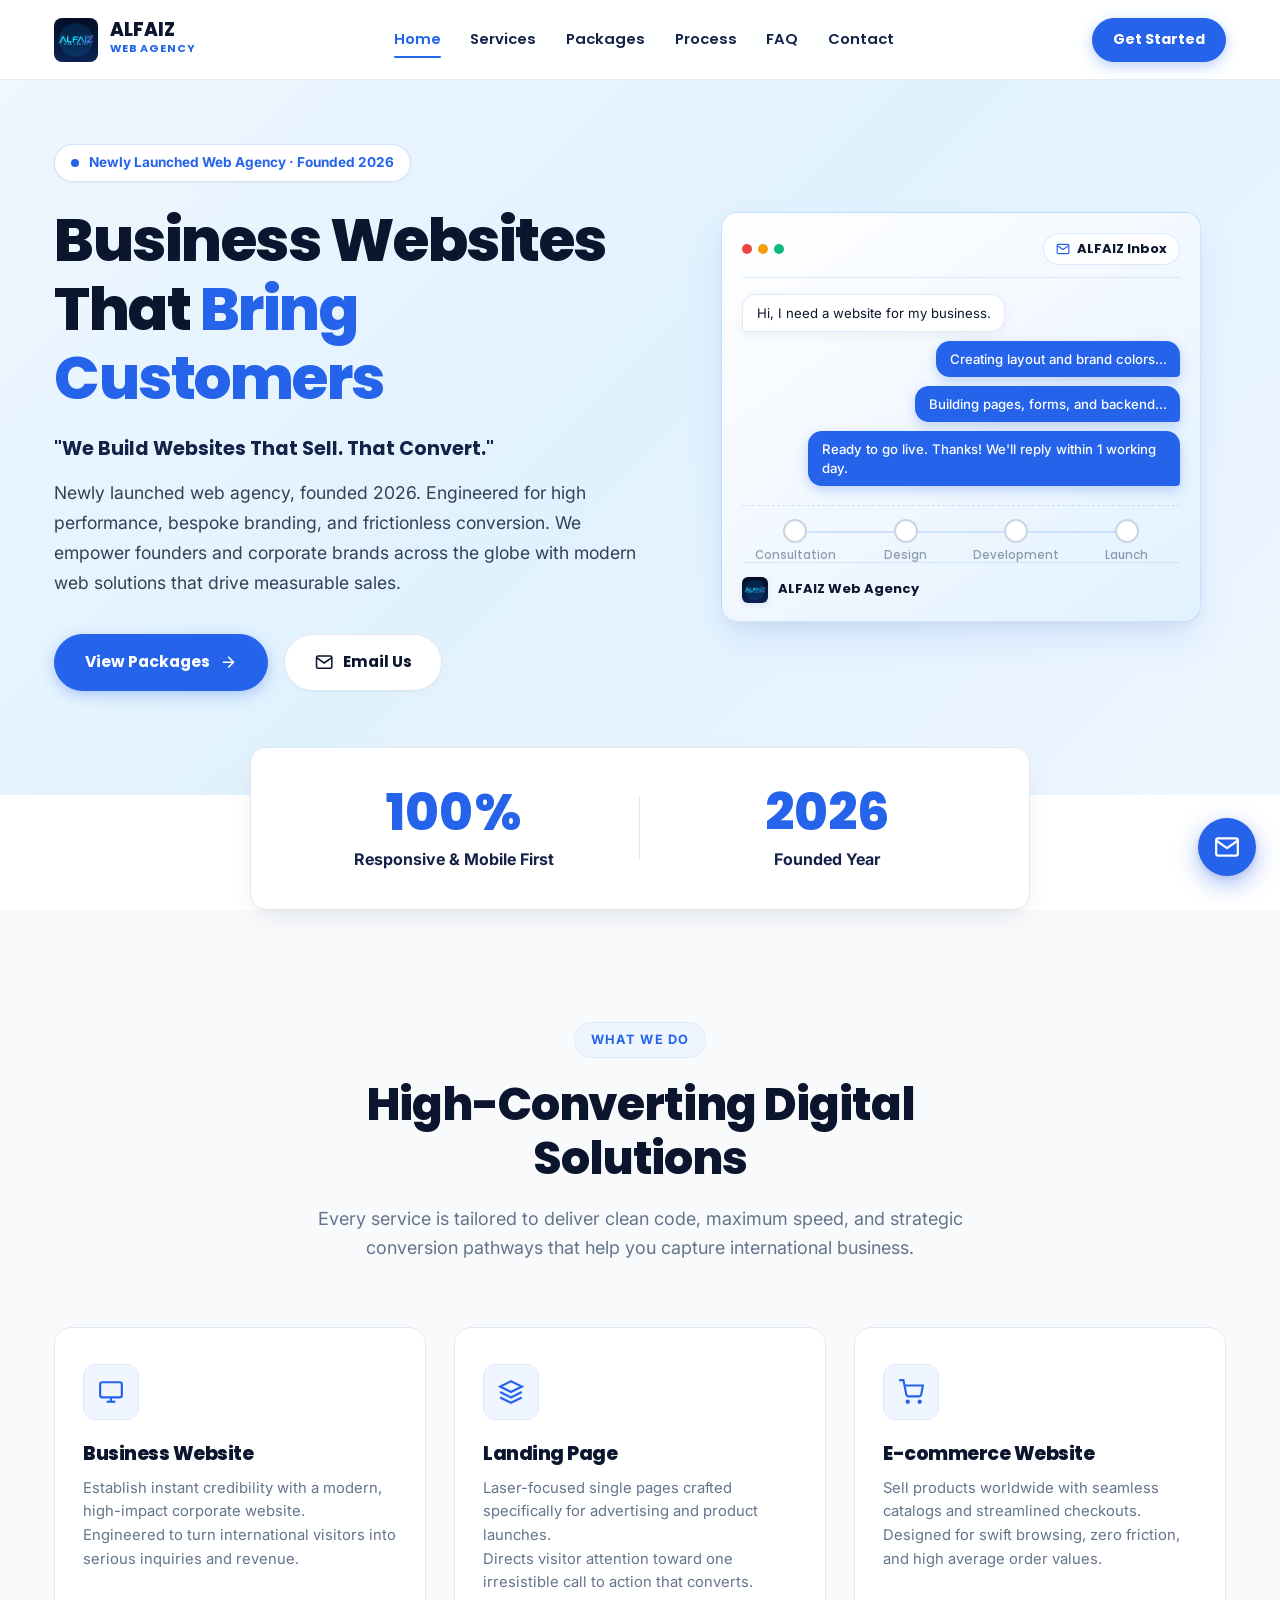
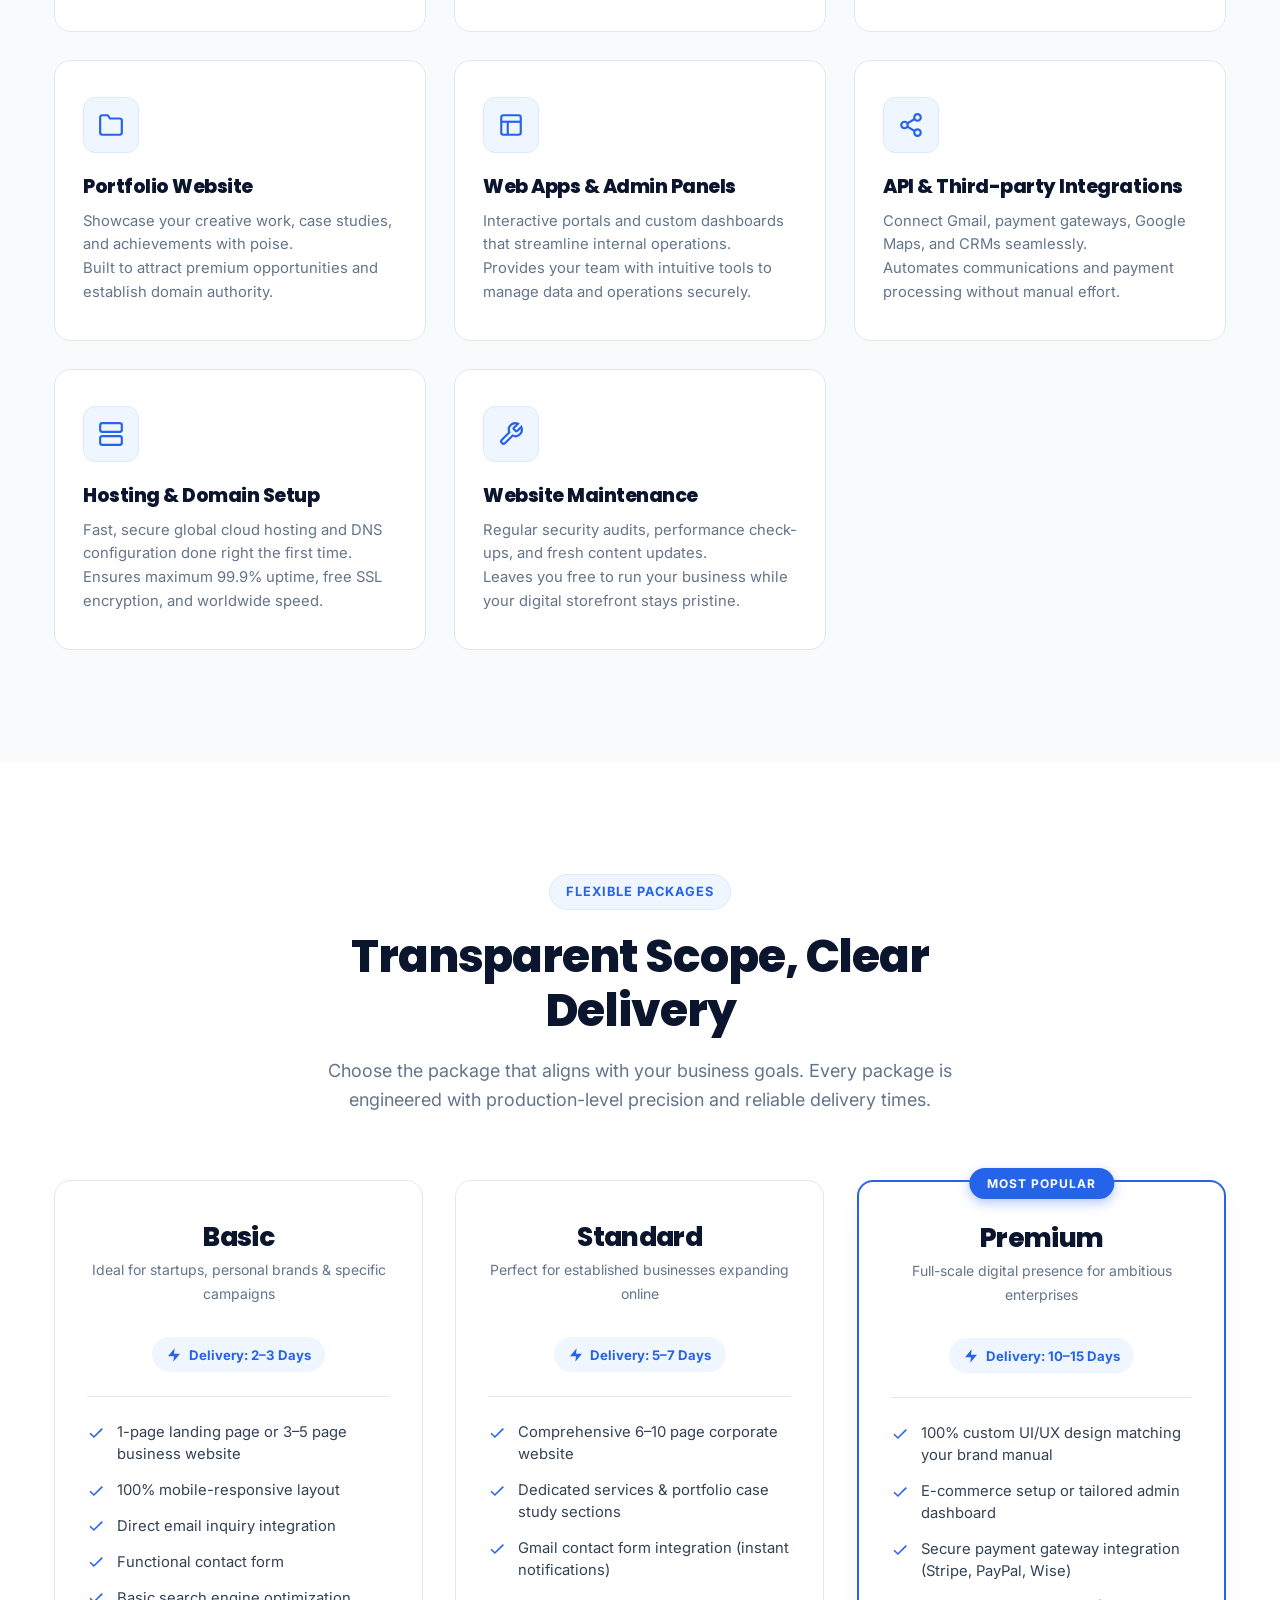
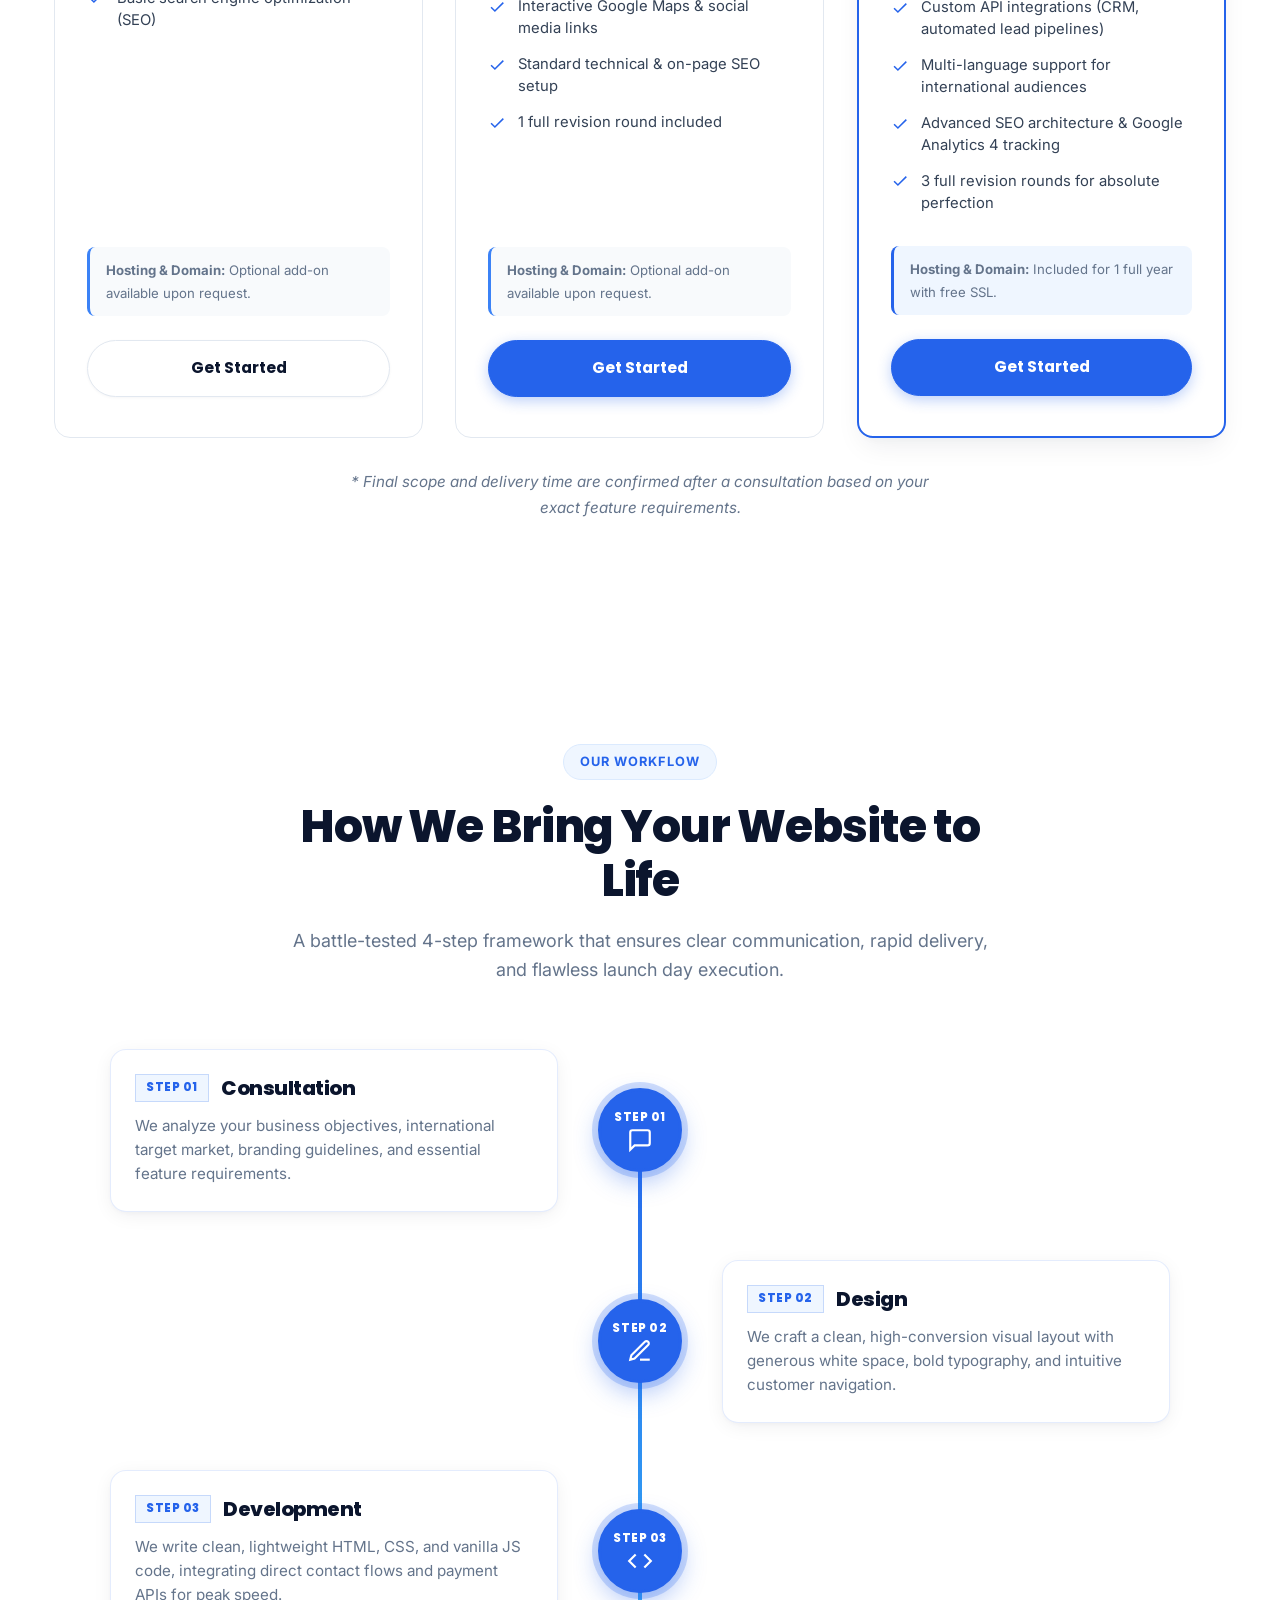
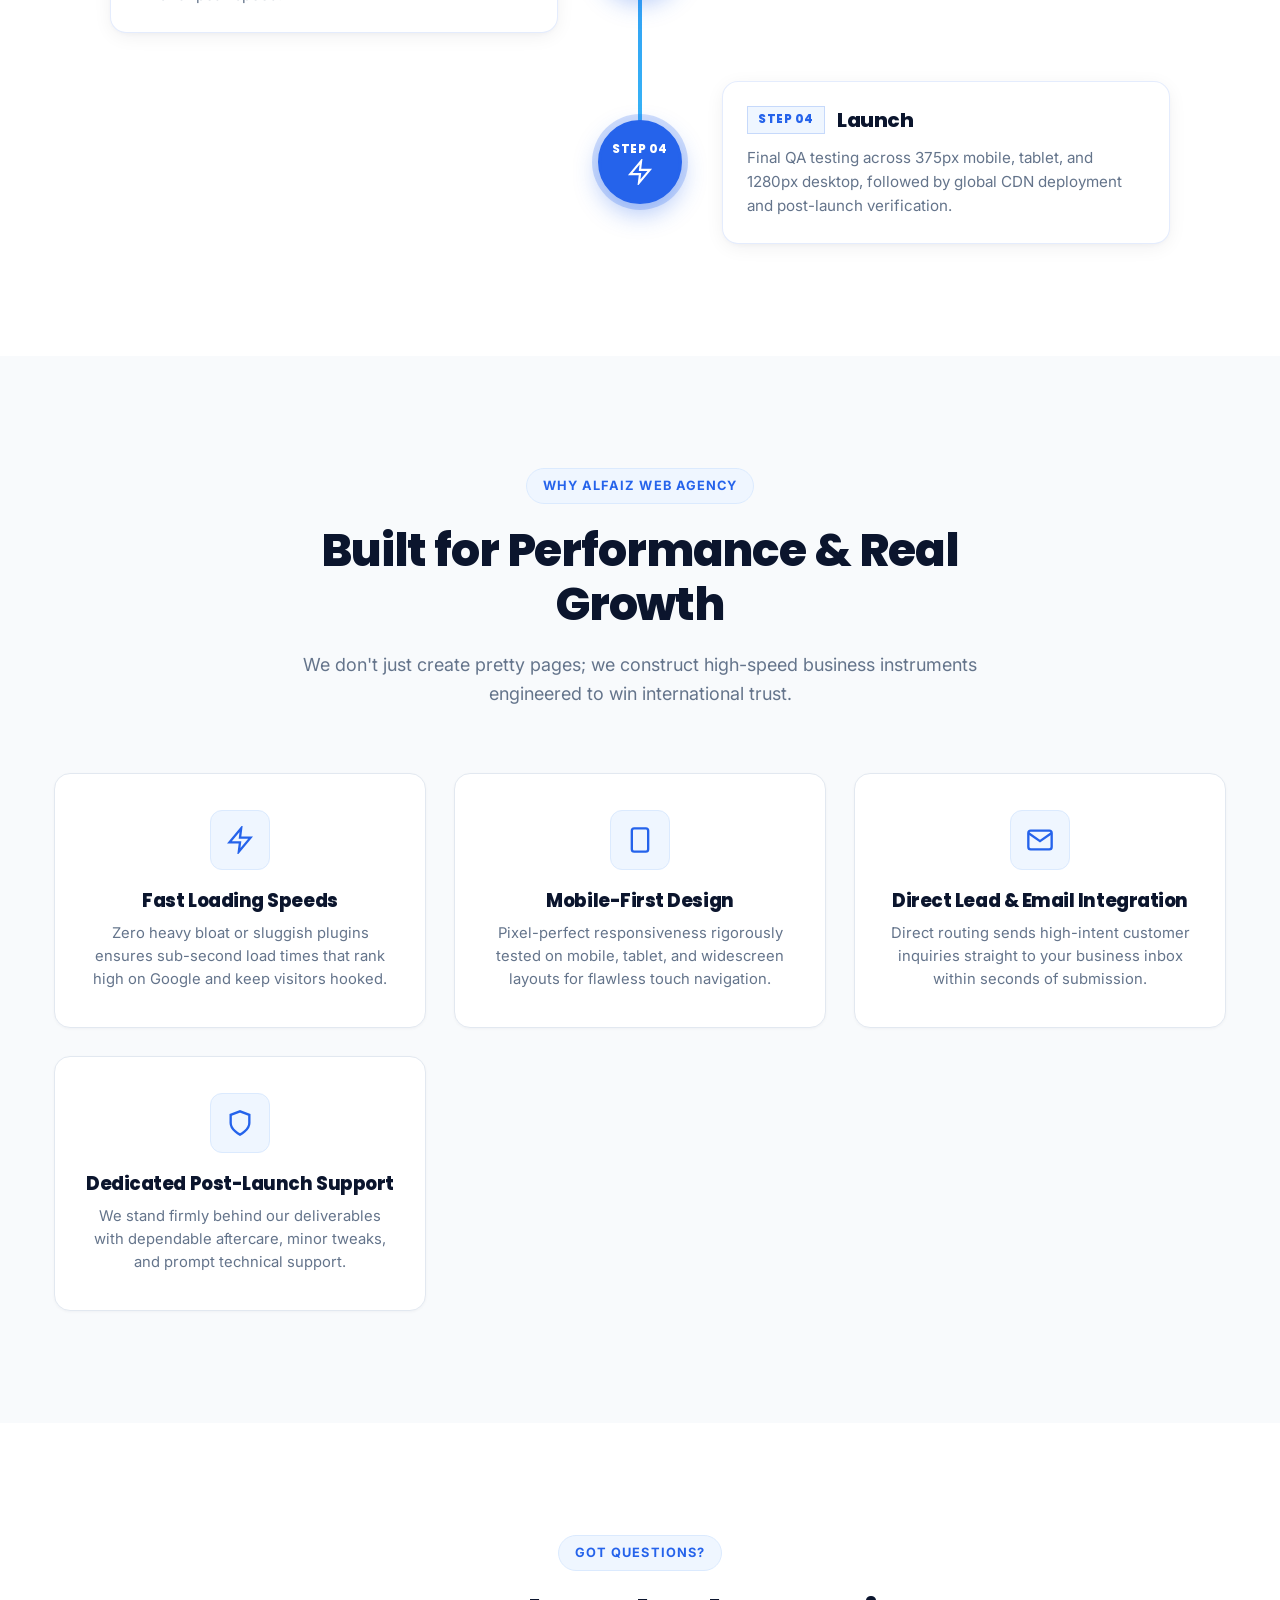
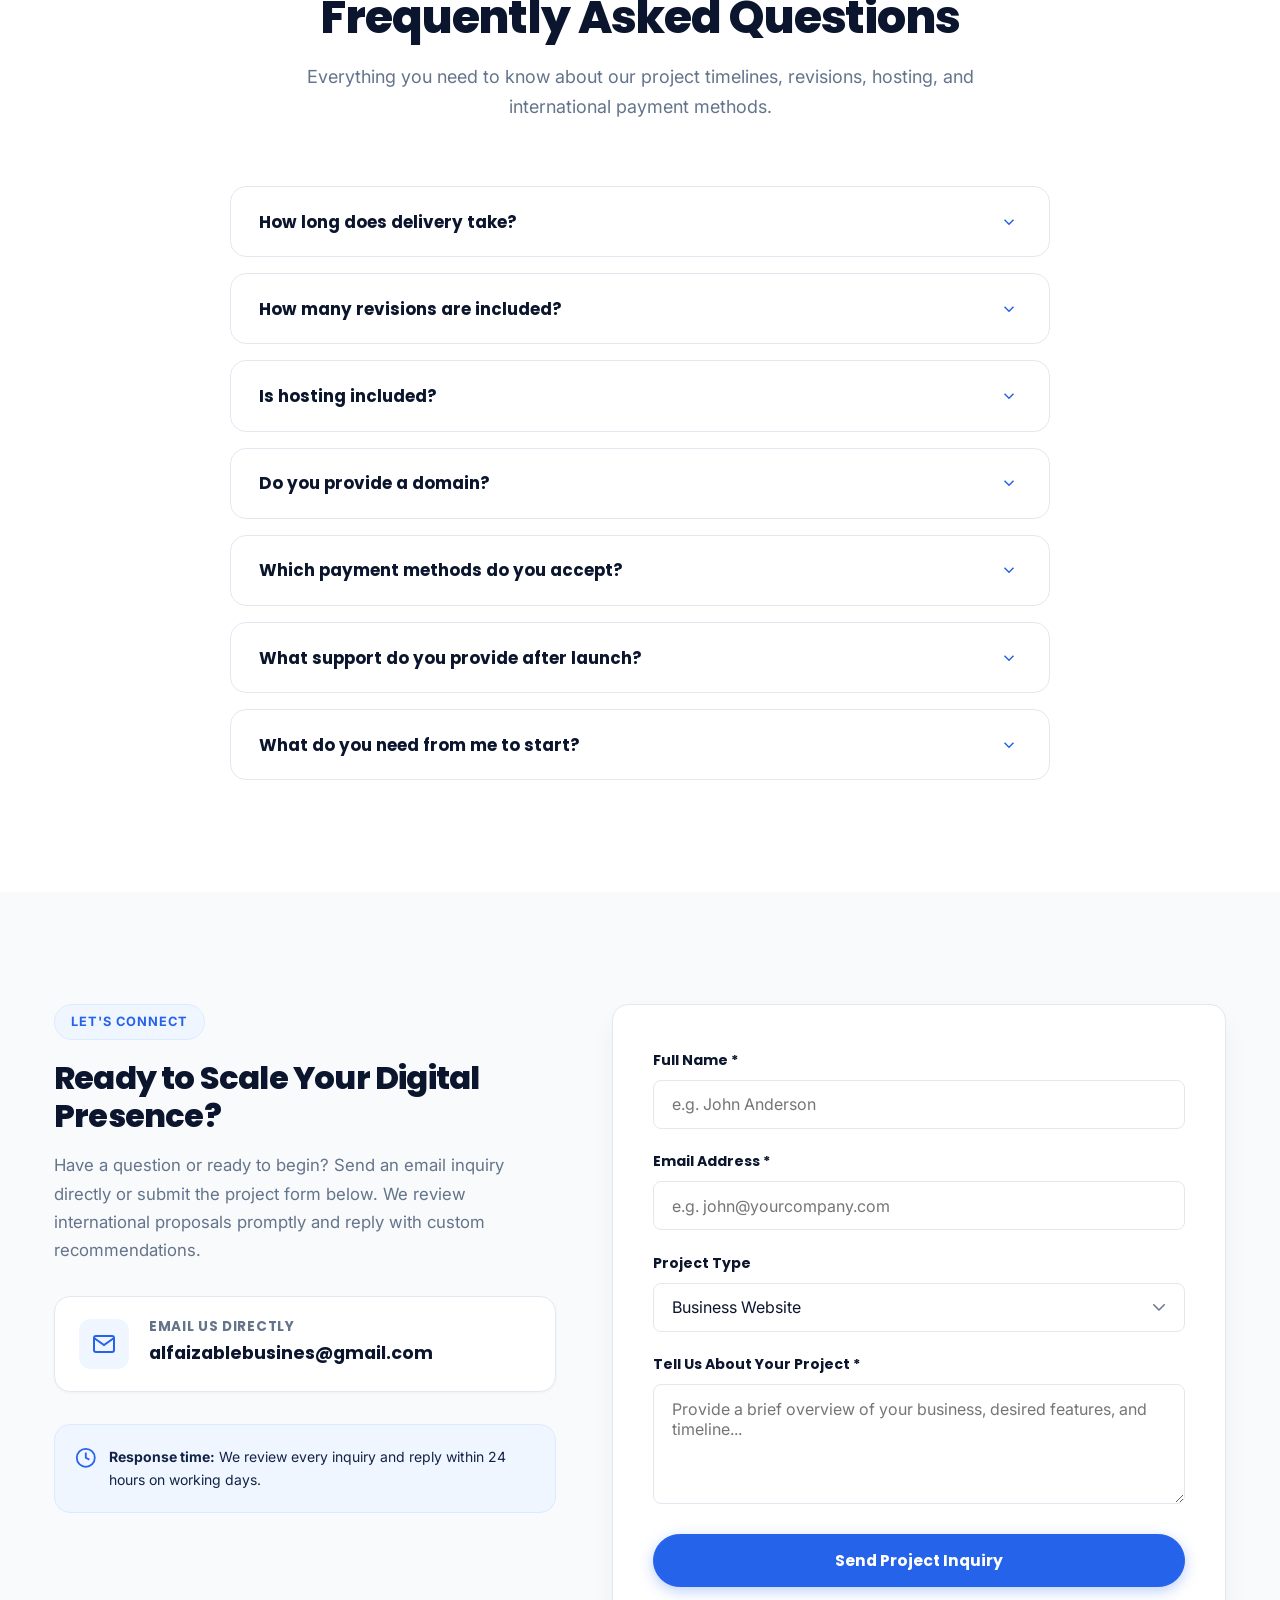
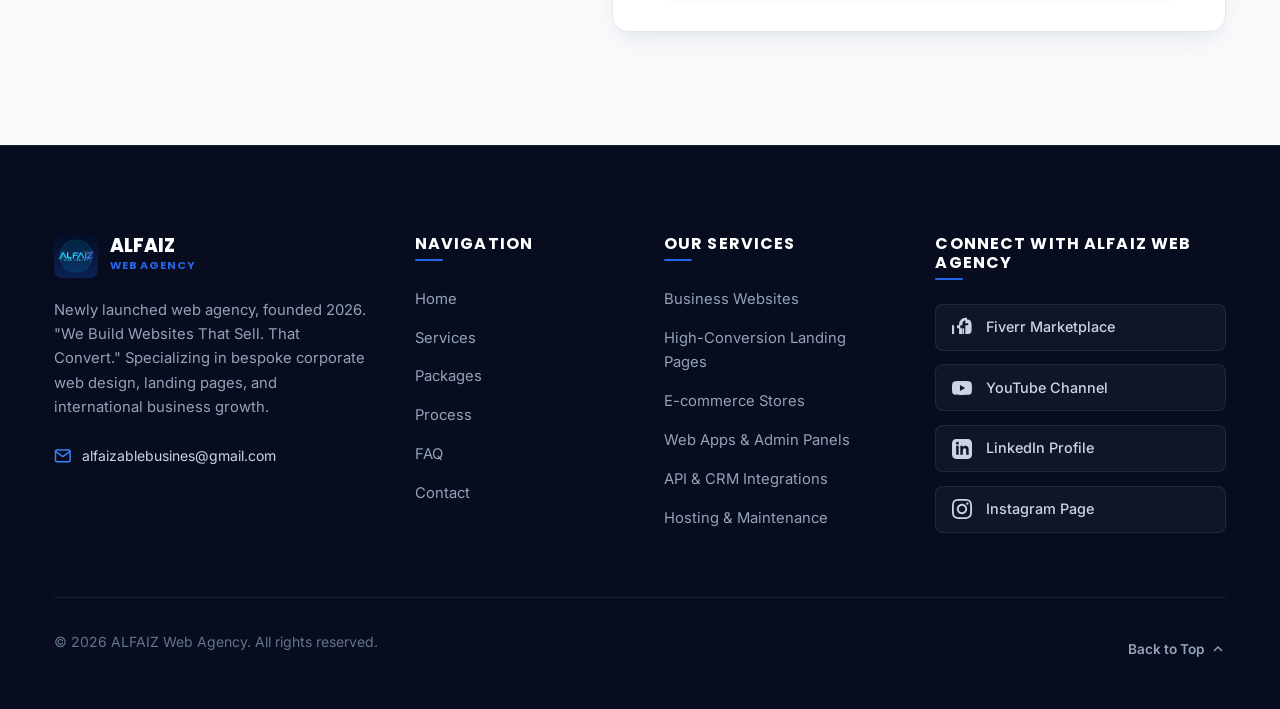
==== index.html @ 8f6f51d5 "update site: hero banner, process section, contact form" ====
<!DOCTYPE html>
<html lang="en">
    <head>
        <meta charset="UTF-8">
        <meta name="viewport" content="width=device-width, initial-scale=1.0">
        <!-- Primary SEO Meta Tags (Newly launched web agency, founded 2026) -->
        <title>ALFAIZ Web Agency | Newly Launched Web Agency, Founded 2026</title>
        <meta name="title" content="ALFAIZ Web Agency | Newly Launched Web Agency, Founded 2026">
        <meta name="description" content="Newly launched web agency, founded 2026. ALFAIZ Web Agency crafts high-converting, modern, and lightning-fast corporate websites, landing pages, and web applications for ambitious international businesses worldwide.">
        <meta name="keywords" content="web agency, business website, high conversion website, landing page, ecommerce development, corporate web design, ALFAIZ Web Agency">
        <meta name="author" content="ALFAIZ Web Agency">
        <meta name="robots" content="index, follow">
        <!-- Canonical URL (Replace domain with your production domain) -->
        <link rel="canonical" href="https://alfaizwebagency.com/">
        <!-- Open Graph / Facebook -->
        <meta property="og:type" content="website">
        <meta property="og:url" content="https://alfaizwebagency.com/">
        <meta property="og:title" content="ALFAIZ Web Agency | Newly Launched Web Agency, Founded 2026">
        <meta property="og:description" content="Newly launched web agency, founded 2026. Custom business websites engineered for high conversions and international clients. Contact our team via email for project inquiries.">
        <meta property="og:image" content="https://alfaizwebagency.com/assets/og-image.png">
        <!-- Twitter Card -->
        <meta name="twitter:card" content="summary_large_image">
        <meta name="twitter:url" content="https://alfaizwebagency.com/">
        <meta name="twitter:title" content="ALFAIZ Web Agency | Newly Launched Web Agency, Founded 2026">
        <meta name="twitter:description" content="Newly launched web agency, founded 2026. Custom business websites engineered for high conversions and international clients. Contact our team via email for project inquiries.">
        <meta name="twitter:image" content="https://alfaizwebagency.com/assets/og-image.png">
        <!-- Favicon -->
        <link rel="icon" type="image/png" href="assets/favicon.png">
        <link rel="apple-touch-icon" href="assets/favicon.png">
        <!-- Google Fonts Preconnect & Stylesheets -->
        <link rel="preconnect" href="https://fonts.googleapis.com">
        <link rel="preconnect" href="https://fonts.gstatic.com" crossorigin>
        <link href="https://fonts.googleapis.com/css2?family=Inter:wght@400;500;600;700&family=Poppins:wght@600;700;800&display=swap" rel="stylesheet">
        <!-- Main Stylesheet -->
        <link rel="stylesheet" href="css/style.css">
        <!-- Google Analytics Placeholder (Optional)
       Replace G-XXXXXXXXXX with your actual Google Analytics 4 Measurement ID
  <script async src="https://www.googletagmanager.com/gtag/js?id=G-XXXXXXXXXX"></script>
  <script>
    window.dataLayer = window.dataLayer || [];
    function gtag(){dataLayer.push(arguments);}
    gtag('js', new Date());
    gtag('config', 'G-XXXXXXXXXX');
  </script>
  -->
    </head>
    <body>
        <!-- ========================================================================
       1. NAVBAR
       ======================================================================== -->
        <header class="navbar" id="navbar">
            <div class="container">
                <a href="#hero" class="brand-logo" aria-label="ALFAIZ Web Agency Home">
                    <img
                        src="assets/alfaiz-logo.png"
                        alt="ALFAIZ Web Agency Logo"
                        width="44"
                        height="44"
                        loading="eager"
                    >
                    <div class="brand-text">
                        <span class="brand-name">ALFAIZ</span>
                        <span class="brand-tag">Web Agency</span>
                    </div>
                </a>
                <!-- Navigation Links -->
                <nav class="nav-menu" id="navMenu" aria-label="Main Navigation">
                    <a href="#hero" class="nav-link active">Home</a>
                    <a href="#services" class="nav-link">Services</a>
                    <a href="#packages" class="nav-link">Packages</a>
                    <!-- [REVISION]: Portfolio nav link removed as requested -->
                    <a href="#process" class="nav-link">Process</a>
                    <a href="#faq" class="nav-link">FAQ</a>
                    <a href="#contact" class="nav-link">Contact</a>
                    <a href="#contact" class="btn btn-primary btn-sm mobile-nav-cta" style="display: none;">Get Started</a>
                </nav>
                <!-- Desktop Action CTA & Mobile Hamburger -->
                <div class="nav-actions">
                    <a href="#contact" class="btn btn-primary btn-sm">Get Started</a>
                    <button
                        class="hamburger"
                        id="hamburger"
                        aria-label="Toggle navigation menu"
                        aria-expanded="false"
                        aria-controls="navMenu"
                    >
                        <span></span>
                        <span></span>
                        <span></span>
                    </button>
                </div>
            </div>
        </header>
        <main>
            <!-- ======================================================================
         2. HERO SECTION
         [REVISION]: Described as "Newly launched web agency, founded 2026".
         No years-of-experience or client-count claims.
         ====================================================================== -->
            <section class="hero section" id="hero">
                <div class="container">
                    <!-- Hero Text Content -->
                    <div class="hero-content reveal reveal-up">
                        <div class="hero-pill">
                            <span class="pulse-dot"></span>
                            <span>Newly Launched Web Agency · Founded 2026</span>
                        </div>
                        <h1 class="hero-title">
                            Business Websites That
                            <span class="highlight-blue">Bring Customers</span>
                        </h1>
                        <p class="hero-tagline">"We Build Websites That Sell. That Convert."</p>
                        <p class="hero-subtext">
                            Newly launched web agency, founded 2026. Engineered for high performance, bespoke branding, and frictionless conversion. We empower founders and corporate brands across the globe with modern web solutions that drive measurable sales.
                        </p>
                        <div class="hero-cta-group">
                            <a href="#packages" class="btn btn-primary">
                                View Packages
                                <svg
                                    viewBox="0 0 24 24"
                                    fill="none"
                                    stroke="currentColor"
                                    stroke-width="2"
                                >
                                    <path d="M5 12h14M12 5l7 7-7 7"/>
                                </svg>
                            </a>
                            <a href="mailto:alfaizablebusines@gmail.com" class="btn btn-outline">
                                <svg
                                    viewBox="0 0 24 24"
                                    fill="none"
                                    stroke="currentColor"
                                    stroke-width="2"
                                >
                                    <path d="M4 4h16c1.1 0 2 .9 2 2v12c0 1.1-.9 2-2 2H4c-1.1 0-2-.9-2-2V6c0-1.1.9-2 2-2z"/>
                                    <polyline points="22,6 12,13 2,6"/>
                                </svg>
                                Email Us
                            </a>
                        </div>
                    </div>
                    <!-- [REVISION]: Looping Decorative Workflow Animation Banner (12s synced loop, non-live) -->
                    <div class="hero-banner-wrapper reveal reveal-up">
                        <div class="workflow-card">
                            <!-- Card Header: ALFAIZ Inbox with window dots on the left -->
                            <div class="workflow-card-header">
                                <div class="workflow-window-dots" aria-hidden="true">
                                    <span class="workflow-dot dot-red"></span>
                                    <span class="workflow-dot dot-yellow"></span>
                                    <span class="workflow-dot dot-green"></span>
                                </div>
                                <div class="workflow-header-title">
                                    <svg
                                        viewBox="0 0 24 24"
                                        fill="none"
                                        stroke="currentColor"
                                        stroke-width="2"
                                        class="workflow-header-icon"
                                        aria-hidden="true"
                                    >
                                        <path d="M4 4h16c1.1 0 2 .9 2 2v12c0 1.1-.9 2-2 2H4c-1.1 0-2-.9-2-2V6c0-1.1.9-2 2-2z"/>
                                        <polyline points="22,6 12,13 2,6"/>
                                    </svg>
                                    <span>ALFAIZ Inbox</span>
                                </div>
                            </div>
                            <!-- Workflow Messages Area (12s synced loop) -->
                            <div class="workflow-card-body">
                                <div class="workflow-messages-list">
                                    <!-- 0s - 3s: Client message bubble (slides from left) -->
                                    <div class="workflow-bubble client-bubble">
                                        <p>Hi, I need a website for my business.</p>
                                    </div>
                                    <!-- 3s - 6s: Design-mode bubble (brand blue from right) -->
                                    <div class="workflow-bubble agency-bubble bubble-design">
                                        <p>Creating layout and brand colors...</p>
                                    </div>
                                    <!-- 6s - 9s: Development bubble (brand blue from right) -->
                                    <div class="workflow-bubble agency-bubble bubble-dev">
                                        <p>Building pages, forms, and backend...</p>
                                    </div>
                                    <!-- 9s - 11s: Launch bubble (brand blue from right) -->
                                    <div class="workflow-bubble agency-bubble bubble-launch">
                                        <p>Ready to go live. Thanks! We'll reply within 1 working day.</p>
                                    </div>
                                </div>
                                <!-- Stage tracker synced with bubbles -->
                                <div class="workflow-tracker-wrap" aria-hidden="true">
                                    <div class="workflow-tracker-line">
                                        <div class="workflow-tracker-progress"></div>
                                    </div>
                                    <div class="workflow-stages">
                                        <div class="workflow-stage-item stage-1">
                                            <div class="stage-dot">
                                                <div class="stage-dot-fill"></div>
                                                <svg
                                                    viewBox="0 0 24 24"
                                                    fill="none"
                                                    stroke="currentColor"
                                                    stroke-width="2.5"
                                                >
                                                    <polyline points="20 6 9 17 4 12"/>
                                                </svg>
                                            </div>
                                            <span class="stage-label">Consultation</span>
                                        </div>
                                        <div class="workflow-stage-item stage-2">
                                            <div class="stage-dot">
                                                <div class="stage-dot-fill"></div>
                                                <svg
                                                    viewBox="0 0 24 24"
                                                    fill="none"
                                                    stroke="currentColor"
                                                    stroke-width="2.5"
                                                >
                                                    <polyline points="20 6 9 17 4 12"/>
                                                </svg>
                                            </div>
                                            <span class="stage-label">Design</span>
                                        </div>
                                        <div class="workflow-stage-item stage-3">
                                            <div class="stage-dot">
                                                <div class="stage-dot-fill"></div>
                                                <svg
                                                    viewBox="0 0 24 24"
                                                    fill="none"
                                                    stroke="currentColor"
                                                    stroke-width="2.5"
                                                >
                                                    <polyline points="20 6 9 17 4 12"/>
                                                </svg>
                                            </div>
                                            <span class="stage-label">Development</span>
                                        </div>
                                        <div class="workflow-stage-item stage-4">
                                            <div class="stage-dot">
                                                <div class="stage-dot-fill"></div>
                                                <svg
                                                    viewBox="0 0 24 24"
                                                    fill="none"
                                                    stroke="currentColor"
                                                    stroke-width="2.5"
                                                >
                                                    <polyline points="20 6 9 17 4 12"/>
                                                </svg>
                                            </div>
                                            <span class="stage-label">Launch</span>
                                        </div>
                                    </div>
                                </div>
                            </div>
                            <!-- Card Footer: Small logo in footer, no Active badge, no Client Workflow label -->
                            <div class="workflow-card-footer">
                                <div class="workflow-footer-brand">
                                    <img
                                        src="assets/alfaiz-logo.png"
                                        alt="ALFAIZ Logo"
                                        width="28"
                                        height="28"
                                        class="workflow-mini-logo"
                                    >
                                    <span class="workflow-brand-title">ALFAIZ Web Agency</span>
                                </div>
                            </div>
                        </div>
                    </div>
                </div>
            </section>
            <!-- ======================================================================
         3. STATS BAR
         [REVISION]: All years-of-experience and client-count claims removed.
         Contains only verified numbers / placeholders marked in code comments.
         ====================================================================== -->
            <div class="stats-bar-wrapper" id="stats">
                <div class="container">
                    <div class="stats-card reveal reveal-up">
                        <!-- Stat 1: Verified Technical Delivery Standard -->
                        <div class="stat-item">
                            <div class="stat-number-wrapper">
                                <span class="stat-count" data-target="100">0</span>
                                <span>%</span>
                            </div>
                            <div class="stat-label">Responsive & Mobile First</div>
                        </div>
                        <!-- Stat 2: Verified Launch Year Placeholder -->
                        <!-- NOTE TO OWNER: Update data-target with verified figures (e.g. verified project milestones or launch year) -->
                        <div class="stat-item">
                            <div class="stat-number-wrapper">
                                <span class="stat-count" data-target="2026">0</span>
                            </div>
                            <div class="stat-label">Founded Year</div>
                        </div>
                    </div>
                </div>
            </div>
            <!-- ======================================================================
         4. SERVICES SECTION
         ====================================================================== -->
            <section class="section section-alt" id="services">
                <div class="container">
                    <div class="section-header reveal reveal-up">
                        <span class="section-tag">What We Do</span>
                        <h2 class="section-title">High-Converting Digital Solutions</h2>
                        <p class="section-subtitle">
                            Every service is tailored to deliver clean code, maximum speed, and strategic conversion pathways that help you capture international business.
                        </p>
                    </div>
                    <div class="services-grid">
                        <!-- 1. Business Website -->
                        <div class="service-card reveal reveal-up delay-1">
                            <div class="service-icon-box">
                                <svg
                                    viewBox="0 0 24 24"
                                    fill="none"
                                    stroke="currentColor"
                                    stroke-width="2"
                                >
                                    <rect
                                        x="2"
                                        y="3"
                                        width="20"
                                        height="14"
                                        rx="2"
                                        ry="2"
                                    />
                                    <line
                                        x1="8"
                                        y1="21"
                                        x2="16"
                                        y2="21"
                                    />
                                    <line
                                        x1="12"
                                        y1="17"
                                        x2="12"
                                        y2="21"
                                    />
                                </svg>
                            </div>
                            <h3 class="service-title">Business Website</h3>
                            <p class="service-desc">
                                Establish instant credibility with a modern, high-impact corporate website.
                                <br>
                                Engineered to turn international visitors into serious inquiries and revenue.
                            </p>
                        </div>
                        <!-- 2. Landing Page -->
                        <div class="service-card reveal reveal-up delay-2">
                            <div class="service-icon-box">
                                <svg
                                    viewBox="0 0 24 24"
                                    fill="none"
                                    stroke="currentColor"
                                    stroke-width="2"
                                >
                                    <polygon points="12 2 2 7 12 12 22 7 12 2"/>
                                    <polyline points="2 17 12 22 22 17"/>
                                    <polyline points="2 12 12 17 22 12"/>
                                </svg>
                            </div>
                            <h3 class="service-title">Landing Page</h3>
                            <p class="service-desc">
                                Laser-focused single pages crafted specifically for advertising and product launches.
                                <br>
                                Directs visitor attention toward one irresistible call to action that converts.
                            </p>
                        </div>
                        <!-- 3. E-commerce Website -->
                        <div class="service-card reveal reveal-up delay-3">
                            <div class="service-icon-box">
                                <svg
                                    viewBox="0 0 24 24"
                                    fill="none"
                                    stroke="currentColor"
                                    stroke-width="2"
                                >
                                    <circle cx="9" cy="21" r="1"/>
                                    <circle cx="20" cy="21" r="1"/>
                                    <path d="M1 1h4l2.68 13.39a2 2 0 002 1.61h9.72a2 2 0 002-1.61L23 6H6"/>
                                </svg>
                            </div>
                            <h3 class="service-title">E-commerce Website</h3>
                            <p class="service-desc">
                                Sell products worldwide with seamless catalogs and streamlined checkouts.
                                <br>
                                Designed for swift browsing, zero friction, and high average order values.
                            </p>
                        </div>
                        <!-- 4. Portfolio Website -->
                        <div class="service-card reveal reveal-up delay-4">
                            <div class="service-icon-box">
                                <svg
                                    viewBox="0 0 24 24"
                                    fill="none"
                                    stroke="currentColor"
                                    stroke-width="2"
                                >
                                    <path d="M22 19a2 2 0 01-2 2H4a2 2 0 01-2-2V5a2 2 0 012-2h5l2 3h9a2 2 0 012 2z"/>
                                </svg>
                            </div>
                            <h3 class="service-title">Portfolio Website</h3>
                            <p class="service-desc">
                                Showcase your creative work, case studies, and achievements with poise.
                                <br>
                                Built to attract premium opportunities and establish domain authority.
                            </p>
                        </div>
                        <!-- 5. Web Apps and Admin Panels -->
                        <div class="service-card reveal reveal-up delay-1">
                            <div class="service-icon-box">
                                <svg
                                    viewBox="0 0 24 24"
                                    fill="none"
                                    stroke="currentColor"
                                    stroke-width="2"
                                >
                                    <rect
                                        x="3"
                                        y="3"
                                        width="18"
                                        height="18"
                                        rx="2"
                                        ry="2"
                                    />
                                    <line
                                        x1="3"
                                        y1="9"
                                        x2="21"
                                        y2="9"
                                    />
                                    <line
                                        x1="9"
                                        y1="21"
                                        x2="9"
                                        y2="9"
                                    />
                                </svg>
                            </div>
                            <h3 class="service-title">Web Apps & Admin Panels</h3>
                            <p class="service-desc">
                                Interactive portals and custom dashboards that streamline internal operations.
                                <br>
                                Provides your team with intuitive tools to manage data and operations securely.
                            </p>
                        </div>
                        <!-- 6. API & Third-party Integrations -->
                        <div class="service-card reveal reveal-up delay-2">
                            <div class="service-icon-box">
                                <svg
                                    viewBox="0 0 24 24"
                                    fill="none"
                                    stroke="currentColor"
                                    stroke-width="2"
                                >
                                    <circle cx="18" cy="5" r="3"/>
                                    <circle cx="6" cy="12" r="3"/>
                                    <circle cx="18" cy="19" r="3"/>
                                    <line
                                        x1="8.59"
                                        y1="13.51"
                                        x2="15.42"
                                        y2="17.49"
                                    />
                                    <line
                                        x1="15.41"
                                        y1="6.51"
                                        x2="8.59"
                                        y2="10.49"
                                    />
                                </svg>
                            </div>
                            <h3 class="service-title">API & Third-party Integrations</h3>
                            <p class="service-desc">
                                Connect Gmail, payment gateways, Google Maps, and CRMs seamlessly.
                                <br>
                                Automates communications and payment processing without manual effort.
                            </p>
                        </div>
                        <!-- 7. Hosting and Domain Setup -->
                        <div class="service-card reveal reveal-up delay-3">
                            <div class="service-icon-box">
                                <svg
                                    viewBox="0 0 24 24"
                                    fill="none"
                                    stroke="currentColor"
                                    stroke-width="2"
                                >
                                    <rect
                                        x="2"
                                        y="2"
                                        width="20"
                                        height="8"
                                        rx="2"
                                        ry="2"
                                    />
                                    <rect
                                        x="2"
                                        y="14"
                                        width="20"
                                        height="8"
                                        rx="2"
                                        ry="2"
                                    />
                                    <line
                                        x1="6"
                                        y1="6"
                                        x2="6.01"
                                        y2="6"
                                    />
                                    <line
                                        x1="6"
                                        y1="18"
                                        x2="6.01"
                                        y2="18"
                                    />
                                </svg>
                            </div>
                            <h3 class="service-title">Hosting & Domain Setup</h3>
                            <p class="service-desc">
                                Fast, secure global cloud hosting and DNS configuration done right the first time.
                                <br>
                                Ensures maximum 99.9% uptime, free SSL encryption, and worldwide speed.
                            </p>
                        </div>
                        <!-- 8. Website Maintenance -->
                        <div class="service-card reveal reveal-up delay-4">
                            <div class="service-icon-box">
                                <svg
                                    viewBox="0 0 24 24"
                                    fill="none"
                                    stroke="currentColor"
                                    stroke-width="2"
                                >
                                    <path d="M14.7 6.3a1 1 0 000 1.4l1.6 1.6a1 1 0 001.4 0l3.77-3.77a6 6 0 01-7.94 7.94l-6.91 6.91a2.12 2.12 0 01-3-3l6.91-6.91a6 6 0 017.94-7.94l-3.76 3.76z"/>
                                </svg>
                            </div>
                            <h3 class="service-title">Website Maintenance</h3>
                            <p class="service-desc">
                                Regular security audits, performance check-ups, and fresh content updates.
                                <br>
                                Leaves you free to run your business while your digital storefront stays pristine.
                            </p>
                        </div>
                    </div>
                </div>
            </section>
            <!-- ======================================================================
         5. PACKAGES SECTION
         ====================================================================== -->
            <section class="section" id="packages">
                <div class="container">
                    <div class="section-header reveal reveal-up">
                        <span class="section-tag">Flexible Packages</span>
                        <h2 class="section-title">Transparent Scope, Clear Delivery</h2>
                        <p class="section-subtitle">
                            Choose the package that aligns with your business goals. Every package is engineered with production-level precision and reliable delivery times.
                        </p>
                    </div>
                    <div class="packages-grid">
                        <!-- Basic Package -->
                        <div class="package-card reveal reveal-up delay-1">
                            <div class="package-header">
                                <h3 class="package-name">Basic</h3>
                                <p class="package-subtitle">Ideal for startups, personal brands & specific campaigns</p>
                                <div class="package-delivery-badge">
                                    <svg
                                        viewBox="0 0 24 24"
                                        width="16"
                                        height="16"
                                        fill="currentColor"
                                    >
                                        <path d="M13 2L3 14h9l-1 8 10-12h-9l1-8z"/>
                                    </svg>
                                    <span>Delivery: 2–3 Days</span>
                                </div>
                            </div>
                            <ul class="package-features">
                                <li class="package-feature-item">
                                    <svg
                                        viewBox="0 0 24 24"
                                        fill="none"
                                        stroke="currentColor"
                                        stroke-width="2"
                                    >
                                        <polyline points="20 6 9 17 4 12"/>
                                    </svg>
                                    <span>1-page landing page or 3–5 page business website</span>
                                </li>
                                <li class="package-feature-item">
                                    <svg
                                        viewBox="0 0 24 24"
                                        fill="none"
                                        stroke="currentColor"
                                        stroke-width="2"
                                    >
                                        <polyline points="20 6 9 17 4 12"/>
                                    </svg>
                                    <span>100% mobile-responsive layout</span>
                                </li>
                                <li class="package-feature-item">
                                    <svg
                                        viewBox="0 0 24 24"
                                        fill="none"
                                        stroke="currentColor"
                                        stroke-width="2"
                                    >
                                        <polyline points="20 6 9 17 4 12"/>
                                    </svg>
                                    <span>Direct email inquiry integration</span>
                                </li>
                                <li class="package-feature-item">
                                    <svg
                                        viewBox="0 0 24 24"
                                        fill="none"
                                        stroke="currentColor"
                                        stroke-width="2"
                                    >
                                        <polyline points="20 6 9 17 4 12"/>
                                    </svg>
                                    <span>Functional contact form</span>
                                </li>
                                <li class="package-feature-item">
                                    <svg
                                        viewBox="0 0 24 24"
                                        fill="none"
                                        stroke="currentColor"
                                        stroke-width="2"
                                    >
                                        <polyline points="20 6 9 17 4 12"/>
                                    </svg>
                                    <span>Basic search engine optimization (SEO)</span>
                                </li>
                            </ul>
                            <div class="package-note-box">
                                <strong>Hosting & Domain:</strong>
                                Optional add-on available upon request.
                            </div>
                            <a href="#contact" class="btn btn-outline btn-block btn-select-package" data-package="Basic">
                                Get Started
                            </a>
                        </div>
                        <!-- Standard Package -->
                        <div class="package-card reveal reveal-up delay-2">
                            <div class="package-header">
                                <h3 class="package-name">Standard</h3>
                                <p class="package-subtitle">Perfect for established businesses expanding online</p>
                                <div class="package-delivery-badge">
                                    <svg
                                        viewBox="0 0 24 24"
                                        width="16"
                                        height="16"
                                        fill="currentColor"
                                    >
                                        <path d="M13 2L3 14h9l-1 8 10-12h-9l1-8z"/>
                                    </svg>
                                    <span>Delivery: 5–7 Days</span>
                                </div>
                            </div>
                            <ul class="package-features">
                                <li class="package-feature-item">
                                    <svg
                                        viewBox="0 0 24 24"
                                        fill="none"
                                        stroke="currentColor"
                                        stroke-width="2"
                                    >
                                        <polyline points="20 6 9 17 4 12"/>
                                    </svg>
                                    <span>Comprehensive 6–10 page corporate website</span>
                                </li>
                                <li class="package-feature-item">
                                    <svg
                                        viewBox="0 0 24 24"
                                        fill="none"
                                        stroke="currentColor"
                                        stroke-width="2"
                                    >
                                        <polyline points="20 6 9 17 4 12"/>
                                    </svg>
                                    <span>Dedicated services & portfolio case study sections</span>
                                </li>
                                <li class="package-feature-item">
                                    <svg
                                        viewBox="0 0 24 24"
                                        fill="none"
                                        stroke="currentColor"
                                        stroke-width="2"
                                    >
                                        <polyline points="20 6 9 17 4 12"/>
                                    </svg>
                                    <span>Gmail contact form integration (instant notifications)</span>
                                </li>
                                <li class="package-feature-item">
                                    <svg
                                        viewBox="0 0 24 24"
                                        fill="none"
                                        stroke="currentColor"
                                        stroke-width="2"
                                    >
                                        <polyline points="20 6 9 17 4 12"/>
                                    </svg>
                                    <span>Interactive Google Maps & social media links</span>
                                </li>
                                <li class="package-feature-item">
                                    <svg
                                        viewBox="0 0 24 24"
                                        fill="none"
                                        stroke="currentColor"
                                        stroke-width="2"
                                    >
                                        <polyline points="20 6 9 17 4 12"/>
                                    </svg>
                                    <span>Standard technical & on-page SEO setup</span>
                                </li>
                                <li class="package-feature-item">
                                    <svg
                                        viewBox="0 0 24 24"
                                        fill="none"
                                        stroke="currentColor"
                                        stroke-width="2"
                                    >
                                        <polyline points="20 6 9 17 4 12"/>
                                    </svg>
                                    <span>1 full revision round included</span>
                                </li>
                            </ul>
                            <div class="package-note-box">
                                <strong>Hosting & Domain:</strong>
                                Optional add-on available upon request.
                            </div>
                            <a href="#contact" class="btn btn-primary btn-block btn-select-package" data-package="Standard">
                                Get Started
                            </a>
                        </div>
                        <!-- Premium Package (Highlighted) -->
                        <div class="package-card popular reveal reveal-up delay-3">
                            <span class="popular-badge">Most Popular</span>
                            <div class="package-header">
                                <h3 class="package-name">Premium</h3>
                                <p class="package-subtitle">Full-scale digital presence for ambitious enterprises</p>
                                <div class="package-delivery-badge">
                                    <svg
                                        viewBox="0 0 24 24"
                                        width="16"
                                        height="16"
                                        fill="currentColor"
                                    >
                                        <path d="M13 2L3 14h9l-1 8 10-12h-9l1-8z"/>
                                    </svg>
                                    <span>Delivery: 10–15 Days</span>
                                </div>
                            </div>
                            <ul class="package-features">
                                <li class="package-feature-item">
                                    <svg
                                        viewBox="0 0 24 24"
                                        fill="none"
                                        stroke="currentColor"
                                        stroke-width="2"
                                    >
                                        <polyline points="20 6 9 17 4 12"/>
                                    </svg>
                                    <span>100% custom UI/UX design matching your brand manual</span>
                                </li>
                                <li class="package-feature-item">
                                    <svg
                                        viewBox="0 0 24 24"
                                        fill="none"
                                        stroke="currentColor"
                                        stroke-width="2"
                                    >
                                        <polyline points="20 6 9 17 4 12"/>
                                    </svg>
                                    <span>E-commerce setup or tailored admin dashboard</span>
                                </li>
                                <li class="package-feature-item">
                                    <svg
                                        viewBox="0 0 24 24"
                                        fill="none"
                                        stroke="currentColor"
                                        stroke-width="2"
                                    >
                                        <polyline points="20 6 9 17 4 12"/>
                                    </svg>
                                    <span>Secure payment gateway integration (Stripe, PayPal, Wise)</span>
                                </li>
                                <li class="package-feature-item">
                                    <svg
                                        viewBox="0 0 24 24"
                                        fill="none"
                                        stroke="currentColor"
                                        stroke-width="2"
                                    >
                                        <polyline points="20 6 9 17 4 12"/>
                                    </svg>
                                    <span>Custom API integrations (CRM, automated lead pipelines)</span>
                                </li>
                                <li class="package-feature-item">
                                    <svg
                                        viewBox="0 0 24 24"
                                        fill="none"
                                        stroke="currentColor"
                                        stroke-width="2"
                                    >
                                        <polyline points="20 6 9 17 4 12"/>
                                    </svg>
                                    <span>Multi-language support for international audiences</span>
                                </li>
                                <li class="package-feature-item">
                                    <svg
                                        viewBox="0 0 24 24"
                                        fill="none"
                                        stroke="currentColor"
                                        stroke-width="2"
                                    >
                                        <polyline points="20 6 9 17 4 12"/>
                                    </svg>
                                    <span>Advanced SEO architecture & Google Analytics 4 tracking</span>
                                </li>
                                <li class="package-feature-item">
                                    <svg
                                        viewBox="0 0 24 24"
                                        fill="none"
                                        stroke="currentColor"
                                        stroke-width="2"
                                    >
                                        <polyline points="20 6 9 17 4 12"/>
                                    </svg>
                                    <span>3 full revision rounds for absolute perfection</span>
                                </li>
                            </ul>
                            <div class="package-note-box" style="background: #eff6ff; border-left-color: var(--color-primary);">
                                <strong>Hosting & Domain:</strong>
                                Included for 1 full year with free SSL.
                            </div>
                            <a href="#contact" class="btn btn-primary btn-block btn-select-package" data-package="Premium">
                                Get Started
                            </a>
                        </div>
                    </div>
                    <p class="packages-disclaimer">
                        * Final scope and delivery time are confirmed after a consultation based on your exact feature requirements.
                    </p>
                </div>
            </section>
            <!-- ======================================================================
         [REVISION]: Portfolio section (filter bar, prototype cards, and demo links)
         has been completely removed as requested.
         ====================================================================== -->
            <!-- ======================================================================
         6. PROCESS SECTION
         ====================================================================== -->
            <section class="section" id="process">
                <div class="container">
                    <div class="section-header reveal reveal-up">
                        <span class="section-tag">Our Workflow</span>
                        <h2 class="section-title">How We Bring Your Website to Life</h2>
                        <p class="section-subtitle">
                            A battle-tested 4-step framework that ensures clear communication, rapid delivery, and flawless launch day execution.
                        </p>
                    </div>
                    <!-- [REVISION]: Zig-Zag Process Timeline with Center Line (Desktop 768px+) & Left Edge (Mobile) -->
                    <div class="process-timeline-wrapper reveal">
                        <!-- Center vertical blue line: scaleY transform only -->
                        <div class="process-timeline-line" aria-hidden="true">
                            <div class="process-timeline-progress"></div>
                        </div>

                        <div class="process-timeline-list">
                            <!-- Step 1: Left on desktop -->
                            <div class="process-timeline-item step-left reveal step-1" data-step="1">
                                <div class="process-card">
                                    <div class="step-card-header">
                                        <span class="step-badge">Step 01</span>
                                        <h3 class="step-title">Consultation</h3>
                                    </div>
                                    <p class="step-desc">
                                        We analyze your business objectives, international target market, branding guidelines, and essential feature requirements.
                                    </p>
                                </div>
                                <div class="process-node" aria-hidden="true">
                                    <div class="step-marker">
                                        <span class="step-num">Step 01</span>
                                        <svg
                                            viewBox="0 0 24 24"
                                            fill="none"
                                            stroke="currentColor"
                                            stroke-width="2"
                                        >
                                            <path d="M21 15a2 2 0 01-2 2H7l-4 4V5a2 2 0 012-2h14a2 2 0 012 2z"/>
                                        </svg>
                                    </div>
                                </div>
                                <div class="process-empty" aria-hidden="true"></div>
                            </div>

                            <!-- Step 2: Right on desktop -->
                            <div class="process-timeline-item step-right reveal step-2" data-step="2">
                                <div class="process-empty" aria-hidden="true"></div>
                                <div class="process-node" aria-hidden="true">
                                    <div class="step-marker">
                                        <span class="step-num">Step 02</span>
                                        <svg
                                            viewBox="0 0 24 24"
                                            fill="none"
                                            stroke="currentColor"
                                            stroke-width="2"
                                        >
                                            <path d="M12 20h9"/>
                                            <path d="M16.5 3.5a2.121 2.121 0 013 3L7 19l-4 1 1-4L16.5 3.5z"/>
                                        </svg>
                                    </div>
                                </div>
                                <div class="process-card">
                                    <div class="step-card-header">
                                        <span class="step-badge">Step 02</span>
                                        <h3 class="step-title">Design</h3>
                                    </div>
                                    <p class="step-desc">
                                        We craft a clean, high-conversion visual layout with generous white space, bold typography, and intuitive customer navigation.
                                    </p>
                                </div>
                            </div>

                            <!-- Step 3: Left on desktop -->
                            <div class="process-timeline-item step-left reveal step-3" data-step="3">
                                <div class="process-card">
                                    <div class="step-card-header">
                                        <span class="step-badge">Step 03</span>
                                        <h3 class="step-title">Development</h3>
                                    </div>
                                    <p class="step-desc">
                                        We write clean, lightweight HTML, CSS, and vanilla JS code, integrating direct contact flows and payment APIs for peak speed.
                                    </p>
                                </div>
                                <div class="process-node" aria-hidden="true">
                                    <div class="step-marker">
                                        <span class="step-num">Step 03</span>
                                        <svg
                                            viewBox="0 0 24 24"
                                            fill="none"
                                            stroke="currentColor"
                                            stroke-width="2"
                                        >
                                            <polyline points="16 18 22 12 16 6"/>
                                            <polyline points="8 6 2 12 8 18"/>
                                        </svg>
                                    </div>
                                </div>
                                <div class="process-empty" aria-hidden="true"></div>
                            </div>

                            <!-- Step 4: Right on desktop -->
                            <div class="process-timeline-item step-right reveal step-4" data-step="4">
                                <div class="process-empty" aria-hidden="true"></div>
                                <div class="process-node" aria-hidden="true">
                                    <div class="step-marker">
                                        <span class="step-num">Step 04</span>
                                        <svg
                                            viewBox="0 0 24 24"
                                            fill="none"
                                            stroke="currentColor"
                                            stroke-width="2"
                                        >
                                            <path d="M13 2L3 14h9l-1 8 10-12h-9l1-8z"/>
                                        </svg>
                                    </div>
                                </div>
                                <div class="process-card">
                                    <div class="step-card-header">
                                        <span class="step-badge">Step 04</span>
                                        <h3 class="step-title">Launch</h3>
                                    </div>
                                    <p class="step-desc">
                                        Final QA testing across 375px mobile, tablet, and 1280px desktop, followed by global CDN deployment and post-launch verification.
                                    </p>
                                </div>
                            </div>
                        </div>
                    </div>
                </div>
            </section>
            <!-- ======================================================================
         7. WHY CHOOSE US SECTION
         ====================================================================== -->
            <section class="section section-alt" id="why-us">
                <div class="container">
                    <div class="section-header reveal reveal-up">
                        <span class="section-tag">Why ALFAIZ Web Agency</span>
                        <h2 class="section-title">Built for Performance & Real Growth</h2>
                        <p class="section-subtitle">
                            We don't just create pretty pages; we construct high-speed business instruments engineered to win international trust.
                        </p>
                    </div>
                    <div class="why-us-grid">
                        <!-- Point 1 -->
                        <div class="why-card reveal reveal-up delay-1">
                            <div class="why-icon-box">
                                <svg
                                    viewBox="0 0 24 24"
                                    fill="none"
                                    stroke="currentColor"
                                    stroke-width="2"
                                >
                                    <polygon points="13 2 3 14 12 14 11 22 21 10 12 10 13 2"/>
                                </svg>
                            </div>
                            <h3 class="why-title">Fast Loading Speeds</h3>
                            <p class="why-desc">
                                Zero heavy bloat or sluggish plugins ensures sub-second load times that rank high on Google and keep visitors hooked.
                            </p>
                        </div>
                        <!-- Point 2 -->
                        <div class="why-card reveal reveal-up delay-2">
                            <div class="why-icon-box">
                                <svg
                                    viewBox="0 0 24 24"
                                    fill="none"
                                    stroke="currentColor"
                                    stroke-width="2"
                                >
                                    <rect
                                        x="5"
                                        y="2"
                                        width="14"
                                        height="20"
                                        rx="2"
                                        ry="2"
                                    />
                                    <line
                                        x1="12"
                                        y1="18"
                                        x2="12.01"
                                        y2="18"
                                    />
                                </svg>
                            </div>
                            <h3 class="why-title">Mobile-First Design</h3>
                            <p class="why-desc">
                                Pixel-perfect responsiveness rigorously tested on mobile, tablet, and widescreen layouts for flawless touch navigation.
                            </p>
                        </div>
                        <!-- Point 3 -->
                        <div class="why-card reveal reveal-up delay-3">
                            <div class="why-icon-box">
                                <svg
                                    viewBox="0 0 24 24"
                                    fill="none"
                                    stroke="currentColor"
                                    stroke-width="2"
                                >
                                    <path d="M4 4h16c1.1 0 2 .9 2 2v12c0 1.1-.9 2-2 2H4c-1.1 0-2-.9-2-2V6c0-1.1.9-2 2-2z"/>
                                    <polyline points="22,6 12,13 2,6"/>
                                </svg>
                            </div>
                            <h3 class="why-title">Direct Lead & Email Integration</h3>
                            <p class="why-desc">
                                Direct routing sends high-intent customer inquiries straight to your business inbox within seconds of submission.
                            </p>
                        </div>
                        <!-- Point 4 -->
                        <div class="why-card reveal reveal-up delay-4">
                            <div class="why-icon-box">
                                <svg
                                    viewBox="0 0 24 24"
                                    fill="none"
                                    stroke="currentColor"
                                    stroke-width="2"
                                >
                                    <path d="M12 22s8-4 8-10V5l-8-3-8 3v7c0 6 8 10 8 10z"/>
                                </svg>
                            </div>
                            <h3 class="why-title">Dedicated Post-Launch Support</h3>
                            <p class="why-desc">
                                We stand firmly behind our deliverables with dependable aftercare, minor tweaks, and prompt technical support.
                            </p>
                        </div>
                    </div>
                </div>
            </section>
            <!-- ======================================================================
         8. FAQ SECTION (Accordion)
         ====================================================================== -->
            <section class="section" id="faq">
                <div class="container">
                    <div class="section-header reveal reveal-up">
                        <span class="section-tag">Got Questions?</span>
                        <h2 class="section-title">Frequently Asked Questions</h2>
                        <p class="section-subtitle">
                            Everything you need to know about our project timelines, revisions, hosting, and international payment methods.
                        </p>
                    </div>
                    <div class="faq-wrapper reveal reveal-up">
                        <!-- Question 1 -->
                        <div class="faq-item">
                            <button class="faq-question" aria-expanded="false">
                                <span>How long does delivery take?</span>
                                <span class="faq-icon">
                                    <svg
                                        viewBox="0 0 24 24"
                                        fill="none"
                                        stroke="currentColor"
                                        stroke-width="2"
                                    >
                                        <polyline points="6 9 12 15 18 9"/>
                                    </svg>
                                </span>
                            </button>
                            <div class="faq-answer">
                                <div class="faq-answer-inner">
                                    Delivery depends on your package scope: our
                                    <strong>Basic Package</strong> takes 2–3 business days, the
                                    <strong>Standard Package</strong> takes 5–7 business days, and the
                                    <strong>Premium Package</strong>
                                    takes 10–15 business days. Exact project timelines are finalized during our kickoff consultation once we review your full content requirements.
                                </div>
                            </div>
                        </div>
                        <!-- Question 2 -->
                        <div class="faq-item">
                            <button class="faq-question" aria-expanded="false">
                                <span>How many revisions are included?</span>
                                <span class="faq-icon">
                                    <svg
                                        viewBox="0 0 24 24"
                                        fill="none"
                                        stroke="currentColor"
                                        stroke-width="2"
                                    >
                                        <polyline points="6 9 12 15 18 9"/>
                                    </svg>
                                </span>
                            </button>
                            <div class="faq-answer">
                                <div class="faq-answer-inner">
                                    Our Standard Package includes 1 full revision round, while our Premium Package includes 3 thorough revision rounds to fine-tune copy, imagery, and styling until you are 100% satisfied. Additional custom revision rounds are available if required.
                                </div>
                            </div>
                        </div>
                        <!-- Question 3 -->
                        <div class="faq-item">
                            <button class="faq-question" aria-expanded="false">
                                <span>Is hosting included?</span>
                                <span class="faq-icon">
                                    <svg
                                        viewBox="0 0 24 24"
                                        fill="none"
                                        stroke="currentColor"
                                        stroke-width="2"
                                    >
                                        <polyline points="6 9 12 15 18 9"/>
                                    </svg>
                                </span>
                            </button>
                            <div class="faq-answer">
                                <div class="faq-answer-inner">
                                    Hosting is fully included for 1 year in our
                                    <strong>Premium Package</strong>
                                    (with high-speed cloud CDN, automatic SSL certificates, and 99.9% uptime). For Basic and Standard packages, hosting setup is available as a convenient optional add-on, or we can deploy seamlessly to your existing hosting provider.
                                </div>
                            </div>
                        </div>
                        <!-- Question 4 -->
                        <div class="faq-item">
                            <button class="faq-question" aria-expanded="false">
                                <span>Do you provide a domain?</span>
                                <span class="faq-icon">
                                    <svg
                                        viewBox="0 0 24 24"
                                        fill="none"
                                        stroke="currentColor"
                                        stroke-width="2"
                                    >
                                        <polyline points="6 9 12 15 18 9"/>
                                    </svg>
                                </span>
                            </button>
                            <div class="faq-answer">
                                <div class="faq-answer-inner">
                                    Yes! We assist you in selecting and registering your ideal custom domain (.com, .org, .net, or country-specific TLDs). Domain registration is bundled with our 1-year hosting package in the Premium tier, or configured as an add-on for other packages. If you already own a domain, we connect and configure DNS records at no extra hassle.
                                </div>
                            </div>
                        </div>
                        <!-- Question 5 -->
                        <div class="faq-item">
                            <button class="faq-question" aria-expanded="false">
                                <span>Which payment methods do you accept?</span>
                                <span class="faq-icon">
                                    <svg
                                        viewBox="0 0 24 24"
                                        fill="none"
                                        stroke="currentColor"
                                        stroke-width="2"
                                    >
                                        <polyline points="6 9 12 15 18 9"/>
                                    </svg>
                                </span>
                            </button>
                            <div class="faq-answer">
                                <div class="faq-answer-inner">
                                    We cater to global international clients and accept verified payments through
                                    <strong>Direct Bank Transfer (Wire/SWIFT/IBAN)</strong>,
                                    <strong>PayPal</strong>, and
                                    <strong>Wise (formerly TransferWise)</strong>
                                    .
                Payment milestones are typically structured into a kickoff deposit and a completion milestone upon final sign-off.
                                </div>
                            </div>
                        </div>
                        <!-- Question 6 -->
                        <div class="faq-item">
                            <button class="faq-question" aria-expanded="false">
                                <span>What support do you provide after launch?</span>
                                <span class="faq-icon">
                                    <svg
                                        viewBox="0 0 24 24"
                                        fill="none"
                                        stroke="currentColor"
                                        stroke-width="2"
                                    >
                                        <polyline points="6 9 12 15 18 9"/>
                                    </svg>
                                </span>
                            </button>
                            <div class="faq-answer">
                                <div class="faq-answer-inner">
                                    We provide 30 days of complimentary post-launch support for all packages to ensure smooth operation, resolve any unexpected hiccups, and verify form submissions. Ongoing website maintenance plans are also available for monthly backups, security reviews, and continuous updates.
                                </div>
                            </div>
                        </div>
                        <!-- Question 7 -->
                        <div class="faq-item">
                            <button class="faq-question" aria-expanded="false">
                                <span>What do you need from me to start?</span>
                                <span class="faq-icon">
                                    <svg
                                        viewBox="0 0 24 24"
                                        fill="none"
                                        stroke="currentColor"
                                        stroke-width="2"
                                    >
                                        <polyline points="6 9 12 15 18 9"/>
                                    </svg>
                                </span>
                            </button>
                            <div class="faq-answer">
                                <div class="faq-answer-inner">
                                    To start right away, we simply require:
                                    <ul style="list-style: disc; padding-left: 1.25rem; margin-top: 0.5rem;">
                                        <li>Your company logo (PNG, SVG, or high-res file)</li>
                                        <li>Preferred brand color guidelines (or we can propose modern corporate palettes)</li>
                                        <li>Website copy/text and images (or draft notes we can structure)</li>
                                        <li>A clear list of your key services, products, or package offerings</li>
                                    </ul>
                                </div>
                            </div>
                        </div>
                    </div>
                </div>
            </section>
            <!-- ======================================================================
         9. CONTACT SECTION
         ====================================================================== -->
            <section class="section section-alt" id="contact">
                <div class="container">
                    <div class="contact-grid">
                        <!-- Left Column: Direct Inquiries & Trust -->
                        <div class="contact-info-col reveal reveal-up">
                            <span class="section-tag">Let's Connect</span>
                            <h3>Ready to Scale Your Digital Presence?</h3>
                            <p>
                                Have a question or ready to begin? Send an email inquiry directly or submit the project form below. We review international proposals promptly and reply with custom recommendations.
                            </p>
                            <div class="contact-channel-list">
                                <a href="mailto:alfaizablebusines@gmail.com" class="contact-channel-card">
                                    <div class="channel-icon email">
                                        <svg
                                            viewBox="0 0 24 24"
                                            fill="none"
                                            stroke="currentColor"
                                            stroke-width="2"
                                        >
                                            <path d="M4 4h16c1.1 0 2 .9 2 2v12c0 1.1-.9 2-2 2H4c-1.1 0-2-.9-2-2V6c0-1.1.9-2 2-2z"/>
                                            <polyline points="22,6 12,13 2,6"/>
                                        </svg>
                                    </div>
                                    <div class="channel-details">
                                        <h4>Email Us Directly</h4>
                                        <span class="channel-link">alfaizablebusines@gmail.com</span>
                                    </div>
                                </a>
                            </div>
                            <div class="contact-trust-note">
                                <svg
                                    viewBox="0 0 24 24"
                                    fill="none"
                                    stroke="currentColor"
                                    stroke-width="2"
                                >
                                    <circle cx="12" cy="12" r="10"/>
                                    <polyline points="12 6 12 12 16 14"/>
                                </svg>
                                <span>
                                    <!-- [REVISION]: Updated response time note -->
                                    <strong>Response time:</strong> We review every inquiry and reply within 24 hours on working days.
                                </span>
                            </div>
                        </div>
                        <!-- Right Column: Formspree AJAX Form -->
                        <div class="contact-form-card reveal reveal-up delay-2">
                            <!-- Connected Formspree Endpoint: https://formspree.io/f/xljbejzg -->
                            <form action="https://formspree.io/f/xljbejzg" method="POST" id="contactForm">
                                <!-- [REVISION]: Updated success message -->
                                <div class="form-alert success" id="formSuccessAlert" role="alert">
                                    Thanks! We have received your message and will reply within 24 hours on working days.
                                </div>
                                <div class="form-alert error" id="formErrorAlert" role="alert">
                                    ⚠ Oops! There was an issue submitting your message. Please email us directly at alfaizablebusines@gmail.com.
                                </div>
                                <div class="form-group">
                                    <label for="formName" class="form-label">Full Name *</label>
                                    <input
                                        type="text"
                                        id="formName"
                                        name="name"
                                        class="form-control"
                                        placeholder="e.g. John Anderson"
                                        required
                                    >
                                </div>
                                <div class="form-group">
                                    <label for="formEmail" class="form-label">Email Address *</label>
                                    <input
                                        type="email"
                                        id="formEmail"
                                        name="email"
                                        class="form-control"
                                        placeholder="e.g. john@yourcompany.com"
                                        required
                                    >
                                </div>
                                <div class="form-group">
                                    <label for="projectType" class="form-label">Project Type</label>
                                    <select id="projectType" name="project_type" class="form-control">
                                        <option value="Business Website">Business Website</option>
                                        <option value="Landing Page">Landing Page</option>
                                        <option value="E-commerce">E-commerce Website</option>
                                        <option value="Portfolio">Portfolio Website</option>
                                        <option value="Web App">Web App & Admin Panel</option>
                                        <option value="Other">Other / Custom Inquiry</option>
                                    </select>
                                </div>
                                <div class="form-group">
                                    <label for="formMessage" class="form-label">Tell Us About Your Project *</label>
                                    <textarea
                                        id="formMessage"
                                        name="message"
                                        class="form-control"
                                        placeholder="Provide a brief overview of your business, desired features, and timeline..."
                                        required
                                    ></textarea>
                                </div>
                                <button type="submit" class="btn btn-primary btn-block" id="contactSubmitBtn">
                                    <span class="spinner" aria-hidden="true"></span>
                                    <span class="btn-text">Send Project Inquiry</span>
                                </button>
                            </form>
                        </div>
                    </div>
                </div>
            </section>
        </main>
        <!-- ========================================================================
       [REVISION]: Portfolio Prototype Lightbox Modal removed as requested.
       ======================================================================== -->
        <!-- ========================================================================
       10. FOOTER
       [REVISION]: Described as "Newly launched web agency, founded 2026".
       ======================================================================== -->
        <footer class="footer">
            <div class="container">
                <div class="footer-top">
                    <!-- Brand Info -->
                    <div class="footer-brand">
                        <a href="#hero" class="brand-logo" aria-label="ALFAIZ Web Agency Home">
                            <img
                                src="assets/alfaiz-logo.png"
                                alt="ALFAIZ Web Agency Logo"
                                width="40"
                                height="40"
                                loading="lazy"
                            >
                            <div class="brand-text">
                                <span class="brand-name">ALFAIZ</span>
                                <span class="brand-tag">Web Agency</span>
                            </div>
                        </a>
                        <p>
                            Newly launched web agency, founded 2026. "We Build Websites That Sell. That Convert." Specializing in bespoke corporate web design, landing pages, and international business growth.
                        </p>
                        <div class="footer-contact-items">
                            <a href="mailto:alfaizablebusines@gmail.com" class="footer-contact-link">
                                <svg
                                    viewBox="0 0 24 24"
                                    fill="none"
                                    stroke="currentColor"
                                    stroke-width="2"
                                >
                                    <path d="M4 4h16c1.1 0 2 .9 2 2v12c0 1.1-.9 2-2 2H4c-1.1 0-2-.9-2-2V6c0-1.1.9-2 2-2z"/>
                                    <polyline points="22,6 12,13 2,6"/>
                                </svg>
                                <span>alfaizablebusines@gmail.com</span>
                            </a>
                        </div>
                    </div>
                    <!-- Quick Links -->
                    <div>
                        <h4 class="footer-title">Navigation</h4>
                        <ul class="footer-links">
                            <li>
                                <a href="#hero" class="footer-link">Home</a>
                            </li>
                            <li>
                                <a href="#services" class="footer-link">Services</a>
                            </li>
                            <li>
                                <a href="#packages" class="footer-link">Packages</a>
                            </li>
                            <!-- [REVISION]: Portfolio footer link removed as requested -->
                            <li>
                                <a href="#process" class="footer-link">Process</a>
                            </li>
                            <li>
                                <a href="#faq" class="footer-link">FAQ</a>
                            </li>
                            <li>
                                <a href="#contact" class="footer-link">Contact</a>
                            </li>
                        </ul>
                    </div>
                    <!-- Services List -->
                    <div>
                        <h4 class="footer-title">Our Services</h4>
                        <ul class="footer-links">
                            <li>
                                <a href="#services" class="footer-link">Business Websites</a>
                            </li>
                            <li>
                                <a href="#services" class="footer-link">High-Conversion Landing Pages</a>
                            </li>
                            <li>
                                <a href="#services" class="footer-link">E-commerce Stores</a>
                            </li>
                            <li>
                                <a href="#services" class="footer-link">Web Apps & Admin Panels</a>
                            </li>
                            <li>
                                <a href="#services" class="footer-link">API & CRM Integrations</a>
                            </li>
                            <li>
                                <a href="#services" class="footer-link">Hosting & Maintenance</a>
                            </li>
                        </ul>
                    </div>
                    <!-- Social Channels -->
                    <div>
                        <h4 class="footer-title">CONNECT WITH ALFAIZ WEB AGENCY</h4>
                        <div class="footer-social-list">
                            <!-- Fiverr Link -->
                            <a
                                href="https://www.fiverr.com/s/kX8pyQg"
                                target="_blank"
                                rel="noopener noreferrer"
                                class="social-connect-btn fiverr"
                                aria-label="ALFAIZ Web Agency on Fiverr"
                            >
                                <svg viewBox="0 0 24 24" fill="currentColor">
                                    <path d="M23 7.5a4.5 4.5 0 00-4.5-4.5H16v4.5h2.5a1 1 0 011 1V10h-3.5v3.5H16v7H12.5v-7H10V10h2.5V8.5a4.5 4.5 0 014.5-4.5H18V1h-2a7.5 7.5 0 00-7.5 7.5V10H6v3.5h2.5v7H12v-7h2.5v7H19a4.5 4.5 0 004.5-4.5V7.5zM2.5 10H0v10.5h2.5V10z"/>
                                </svg>
                                <span>Fiverr Marketplace</span>
                            </a>
                            <!-- YouTube Link -->
                            <a
                                href="https://www.youtube.com/@alfaizwebagency"
                                target="_blank"
                                rel="noopener noreferrer"
                                class="social-connect-btn youtube"
                                aria-label="ALFAIZ Web Agency on YouTube"
                            >
                                <svg viewBox="0 0 24 24" fill="currentColor">
                                    <path d="M23.498 6.186a3.016 3.016 0 00-2.122-2.136C19.505 3.545 12 3.545 12 3.545s-7.505 0-9.377.505A3.017 3.017 0 00.502 6.186C0 8.07 0 12 0 12s0 3.93.502 5.814a3.016 3.016 0 002.122 2.136c1.871.505 9.376.505 9.376.505s7.505 0 9.377-.505a3.015 3.015 0 002.122-2.136C24 15.93 24 12 24 12s0-3.93-.502-5.814zM9.545 15.568V8.432L15.818 12l-6.273 3.568z"/>
                                </svg>
                                <span>YouTube Channel</span>
                            </a>
                            <!-- LinkedIn Link -->
                            <a
                                href="https://www.linkedin.com/in/alfaiz-web-aggency-9a6088423/"
                                target="_blank"
                                rel="noopener noreferrer"
                                class="social-connect-btn linkedin"
                                aria-label="ALFAIZ Web Agency on LinkedIn"
                            >
                                <svg viewBox="0 0 24 24" fill="currentColor">
                                    <path d="M19 0h-14c-2.761 0-5 2.239-5 5v14c0 2.761 2.239 5 5 5h14c2.762 0 5-2.239 5-5v-14c0-2.761-2.238-5-5-5zm-11 19h-3v-11h3v11zm-1.5-12.268c-.966 0-1.75-.79-1.75-1.764s.784-1.764 1.75-1.764 1.75.79 1.75 1.764-.783 1.764-1.75 1.764zm13.5 12.268h-3v-5.604c0-3.368-4-3.113-4 0v5.604h-3v-11h3v1.765c1.396-2.586 7-2.777 7 2.476v6.759z"/>
                                </svg>
                                <span>LinkedIn Profile</span>
                            </a>
                            <!-- Instagram Link -->
                            <a
                                href="https://www.instagram.com/alfaizweb"
                                target="_blank"
                                rel="noopener noreferrer"
                                class="social-connect-btn instagram"
                                aria-label="ALFAIZ Web Agency on Instagram"
                            >
                                <svg viewBox="0 0 24 24" fill="currentColor">
                                    <path d="M12 2.163c3.204 0 3.584.012 4.85.07 3.252.148 4.771 1.691 4.919 4.919.058 1.265.069 1.645.069 4.849 0 3.205-.012 3.584-.069 4.849-.149 3.225-1.664 4.771-4.919 4.919-1.266.058-1.644.07-4.85.07-3.204 0-3.584-.012-4.849-.07-3.26-.149-4.771-1.699-4.919-4.92-.058-1.265-.07-1.644-.07-4.849 0-3.204.013-3.583.07-4.849.149-3.227 1.664-4.771 4.919-4.919 1.266-.057 1.645-.069 4.849-.069zm0-2.163c-3.259 0-3.667.014-4.947.072-4.358.2-6.78 2.618-6.98 6.98-.059 1.281-.073 1.689-.073 4.948 0 3.259.014 3.668.072 4.948.2 4.358 2.618 6.78 6.98 6.98 1.281.058 1.689.072 4.948.072 3.259 0 3.668-.014 4.948-.072 4.354-.2 6.782-2.618 6.979-6.98.059-1.28.073-1.689.073-4.948 0-3.259-.014-3.667-.072-4.947-.196-4.354-2.617-6.78-6.979-6.98-1.281-.059-1.69-.073-4.949-.073zm0 5.838c-3.403 0-6.162 2.759-6.162 6.162s2.759 6.163 6.162 6.163 6.162-2.759 6.162-6.163c0-3.403-2.759-6.162-6.162-6.162zm0 10.162c-2.209 0-4-1.79-4-4 0-2.209 1.791-4 4-4s4 1.791 4 4c0 2.21-1.791 4-4 4zm6.406-11.845c-.796 0-1.441.645-1.441 1.44s.645 1.44 1.441 1.44c.795 0 1.439-.645 1.439-1.44s-.644-1.44-1.439-1.44z"/>
                                </svg>
                                <span>Instagram Page</span>
                            </a>
                        </div>
                    </div>
                </div>
                <!-- Copyright Bottom Bar -->
                <div class="footer-bottom">
                    <p>&copy; 2026 ALFAIZ Web Agency. All rights reserved.</p>
                    <a href="#hero" class="back-to-top" aria-label="Back to top of page">
                        <span>Back to Top</span>
                        <svg
                            viewBox="0 0 24 24"
                            fill="none"
                            stroke="currentColor"
                            stroke-width="2"
                        >
                            <polyline points="18 15 12 9 6 15"/>
                        </svg>
                    </a>
                </div>
            </div>
        </footer>
        <!-- ========================================================================
       [REVISION]: Floating Email Button (Replaces WhatsApp)
       Fixed bottom-right, envelope icon, pulse animation, desktop hover tooltip
       ======================================================================== -->
        <aside class="floating-email-wrapper" aria-label="Quick Email Contact">
            <a href="mailto:alfaizablebusines@gmail.com?subject=New%20Project%20Inquiry" class="floating-email-btn" aria-label="Email ALFAIZ Web Agency">
                <span class="floating-email-tooltip" role="tooltip">Email Us</span>
                <svg
                    viewBox="0 0 24 24"
                    fill="none"
                    stroke="currentColor"
                    stroke-width="2"
                    stroke-linecap="round"
                    stroke-linejoin="round"
                    aria-hidden="true"
                >
                    <path d="M4 4h16c1.1 0 2 .9 2 2v12c0 1.1-.9 2-2 2H4c-1.1 0-2-.9-2-2V6c0-1.1.9-2 2-2z"/>
                    <polyline points="22,6 12,13 2,6"/>
                </svg>
            </a>
        </aside>
        <!-- Main JavaScript File -->
        <script src="js/main.js"></script>
    </body>
</html>
---- css/style.css ----
/* ==========================================================================
   ALFAIZ Web Agency - Production Stylesheet (Revised)
   Author: ALFAIZ Web Agency
   Version: 2.0.0 (Refined Corporate Design)
   Palette: Soft Blue Primary, Dark Navy Headings/Footer, White/Cyan Accents
   Fonts: Poppins (Headings), Inter (Body)
   ========================================================================== */

/* --------------------------------------------------------------------------
   1. Design Tokens & CSS Variables
   [REVISION]: Consistent 16px card radius, increased section spacing,
   single clear primary accent color, and soft modern shadows.
   -------------------------------------------------------------------------- */
:root {
  /* [REVISION]: Single clear primary accent blue from logo */
  --color-primary: #2563eb;
  --color-primary-hover: #1d4ed8;
  --color-primary-light: #3b82f6;
  --color-primary-subtle: #eff6ff;
  --color-primary-soft: #dbeafe;

  /* Dark Navy for Headings, Header & Footer */
  --color-navy-950: #070d1e;
  --color-navy-900: #0b152d;
  --color-navy-800: #132347;
  --color-navy-700: #1e3567;

  /* Accent Tints */
  --color-accent-cyan: #06b6d4;
  --color-accent-cyan-light: #e0f7fa;

  /* Neutral Backgrounds & Text */
  --color-bg-body: #ffffff;
  --color-bg-alt: #f8fafc;
  --color-bg-card: #ffffff;
  --color-text-main: #334155;
  --color-text-muted: #64748b;
  --color-text-light: #94a3b8;
  --color-white: #ffffff;
  --color-border-light: #e2e8f0;
  --color-border-hover: #cbd5e1;

  /* Status Colors */
  --color-success: #10b981;
  --color-success-bg: #ecfdf5;
  --color-error: #ef4444;
  --color-error-bg: #fef2f2;

  /* Typography */
  --font-heading: 'Poppins', -apple-system, BlinkMacSystemFont, 'Segoe UI', Roboto, sans-serif;
  --font-body: 'Inter', -apple-system, BlinkMacSystemFont, 'Segoe UI', Roboto, sans-serif;

  /* Soft Shadows */
  --shadow-xs: 0 1px 3px rgba(11, 21, 45, 0.04);
  --shadow-sm: 0 4px 12px rgba(11, 21, 45, 0.05);
  --shadow-md: 0 12px 28px -6px rgba(11, 21, 45, 0.08), 0 6px 12px -4px rgba(11, 21, 45, 0.03);
  --shadow-lg: 0 24px 44px -8px rgba(11, 21, 45, 0.12), 0 12px 18px -6px rgba(11, 21, 45, 0.04);
  --shadow-card-hover: 0 18px 36px -4px rgba(37, 99, 235, 0.14), 0 8px 16px -2px rgba(11, 21, 45, 0.05);

  /* [REVISION]: Uniform 16px radius for all cards */
  --radius-card: 16px;
  --radius-sm: 8px;
  --radius-md: 12px;
  --radius-full: 9999px;

  /* Transitions */
  --transition-fast: 0.18s ease;
  --transition-normal: 0.28s ease;
  --transition-slow: 0.45s cubic-bezier(0.16, 1, 0.3, 1);

  /* [REVISION]: Increased spacing between sections */
  --container-max: 1220px;
  --section-padding: 7rem 1.5rem;
  --header-height: 80px;
  --header-height-compact: 66px;
}

/* --------------------------------------------------------------------------
   2. Modern Reset & Base Typography
   -------------------------------------------------------------------------- */
*,
*::before,
*::after {
  box-sizing: border-box;
  margin: 0;
  padding: 0;
}

html {
  scroll-behavior: smooth;
  font-size: 16px;
  -webkit-text-size-adjust: 100%;
}

body {
  font-family: var(--font-body);
  color: var(--color-text-main);
  background-color: var(--color-bg-body);
  line-height: 1.68;
  overflow-x: hidden;
  -webkit-font-smoothing: antialiased;
  -moz-osx-font-smoothing: grayscale;
}

/* [REVISION]: Bolder headings with tighter letter spacing */
h1, h2, h3, h4, h5, h6 {
  font-family: var(--font-heading);
  color: var(--color-navy-900);
  line-height: 1.2;
  font-weight: 800;
  letter-spacing: -0.025em;
}

p {
  margin-bottom: 1rem;
}

p:last-child {
  margin-bottom: 0;
}

a {
  color: var(--color-primary);
  text-decoration: none;
  transition: color var(--transition-fast);
}

a:hover {
  color: var(--color-primary-hover);
}

img, svg {
  display: block;
  max-width: 100%;
  height: auto;
}

button, input, select, textarea {
  font-family: inherit;
  font-size: inherit;
  color: inherit;
  border: none;
  background: none;
}

button {
  cursor: pointer;
}

ul, ol {
  list-style: none;
}

:focus-visible {
  outline: 2px solid var(--color-primary);
  outline-offset: 3px;
}

.container {
  width: 100%;
  max-width: var(--container-max);
  margin-left: auto;
  margin-right: auto;
  padding-left: 1.5rem;
  padding-right: 1.5rem;
}

.section {
  padding: var(--section-padding);
  position: relative;
}

.section-alt {
  background-color: var(--color-bg-alt);
}

.section-header {
  text-align: center;
  max-width: 720px;
  margin: 0 auto 4rem auto;
}

.section-tag {
  display: inline-flex;
  align-items: center;
  gap: 0.5rem;
  padding: 0.4rem 1rem;
  background-color: var(--color-primary-subtle);
  color: var(--color-primary);
  border: 1px solid var(--color-primary-soft);
  border-radius: var(--radius-full);
  font-size: 0.8rem;
  font-weight: 700;
  text-transform: uppercase;
  letter-spacing: 0.08em;
  margin-bottom: 1.15rem;
}

.section-title {
  font-size: clamp(2rem, 3.8vw, 2.85rem);
  color: var(--color-navy-900);
  margin-bottom: 1.1rem;
  font-weight: 800;
}

.section-subtitle {
  font-size: 1.125rem;
  color: var(--color-text-muted);
  line-height: 1.65;
}

/* --------------------------------------------------------------------------
   3. Buttons & Interactive Controls
   [REVISION]: Single primary brand accent blue button; no WhatsApp buttons
   -------------------------------------------------------------------------- */
.btn {
  display: inline-flex;
  min-height: 44px;
  align-items: center;
  justify-content: center;
  gap: 0.6rem;
  padding: 0.9rem 1.85rem;
  font-family: var(--font-heading);
  font-weight: 700;
  font-size: 0.975rem;
  border-radius: var(--radius-full);
  transition: all var(--transition-normal);
  text-align: center;
  white-space: nowrap;
  box-shadow: var(--shadow-xs);
  position: relative;
  overflow: hidden;
}

.btn svg {
  width: 1.15rem;
  height: 1.15rem;
  transition: transform var(--transition-fast);
}

.btn:hover svg {
  transform: translateX(3px);
}

.btn-primary {
  background: var(--color-primary);
  color: var(--color-white);
  border: 1.5px solid var(--color-primary);
  box-shadow: 0 4px 14px rgba(37, 99, 235, 0.3);
}

.btn-primary:hover {
  background: var(--color-primary-hover);
  border-color: var(--color-primary-hover);
  color: var(--color-white);
  transform: translateY(-2px);
  box-shadow: 0 8px 22px rgba(37, 99, 235, 0.4);
}

.btn-outline {
  background: var(--color-white);
  color: var(--color-navy-900);
  border: 1.5px solid var(--color-border-light);
}

.btn-outline:hover {
  border-color: var(--color-primary);
  color: var(--color-primary);
  transform: translateY(-2px);
  box-shadow: var(--shadow-sm);
}

.btn-sm {
  min-height: 44px;
  padding: 0.55rem 1.25rem;
  font-size: 0.875rem;
}

.btn-block {
  width: 100%;
}

/* --------------------------------------------------------------------------
   4. Navbar
   -------------------------------------------------------------------------- */
.navbar {
  position: fixed;
  top: 0;
  left: 0;
  width: 100%;
  height: var(--header-height);
  background: rgba(255, 255, 255, 0.95);
  backdrop-filter: blur(14px);
  -webkit-backdrop-filter: blur(14px);
  border-bottom: 1px solid rgba(226, 232, 240, 0.8);
  z-index: 1000;
  transition: height var(--transition-normal), box-shadow var(--transition-normal);
}

.navbar.scrolled {
  height: var(--header-height-compact);
  background: rgba(255, 255, 255, 0.98);
  box-shadow: 0 4px 20px rgba(11, 21, 45, 0.08);
  border-bottom-color: var(--color-border-light);
}

.navbar .container {
  height: 100%;
  display: flex;
  align-items: center;
  justify-content: space-between;
}

.brand-logo {
  display: flex;
  align-items: center;
  gap: 0.75rem;
  text-decoration: none;
  font-family: var(--font-heading);
  font-weight: 800;
  font-size: 1.25rem;
  color: var(--color-navy-900);
}

.brand-logo img {
  height: 44px;
  width: auto;
  border-radius: var(--radius-sm);
  transition: transform var(--transition-normal);
  object-fit: contain;
}

.navbar.scrolled .brand-logo img {
  height: 38px;
}

.brand-logo:hover img {
  transform: scale(1.04);
}

.brand-text {
  display: flex;
  flex-direction: column;
}

.brand-name {
  font-size: 1.15rem;
  font-weight: 800;
  color: var(--color-navy-900);
  line-height: 1.1;
}

.brand-tag {
  font-size: 0.68rem;
  color: var(--color-primary);
  font-weight: 700;
  letter-spacing: 0.08em;
  text-transform: uppercase;
}

.nav-menu {
  display: flex;
  align-items: center;
  gap: 1.85rem;
}

.nav-link {
  font-family: var(--font-heading);
  font-size: 0.925rem;
  font-weight: 600;
  color: var(--color-navy-800);
  padding: 0.4rem 0;
  position: relative;
  transition: color var(--transition-fast);
}

.nav-link::after {
  content: '';
  position: absolute;
  bottom: 0;
  left: 0;
  width: 0;
  height: 2px;
  background-color: var(--color-primary);
  border-radius: var(--radius-full);
  transition: width var(--transition-normal);
}

.nav-link:hover,
.nav-link.active {
  color: var(--color-primary);
}

.nav-link:hover::after,
.nav-link.active::after {
  width: 100%;
}

.nav-actions {
  display: flex;
  align-items: center;
  gap: 1rem;
}

.hamburger {
  display: none;
  width: 44px;
  height: 44px;
  min-width: 44px;
  min-height: 44px;
  background: var(--color-primary-subtle);
  border: 1px solid var(--color-primary-soft);
  border-radius: var(--radius-sm);
  align-items: center;
  justify-content: center;
  flex-direction: column;
  gap: 5px;
  cursor: pointer;
  z-index: 1100;
}

.hamburger span {
  display: block;
  width: 20px;
  height: 2px;
  background-color: var(--color-navy-900);
  border-radius: 2px;
  transition: transform var(--transition-normal), opacity var(--transition-normal);
}

.hamburger.is-active span:nth-child(1) {
  transform: translateY(7px) rotate(45deg);
}

.hamburger.is-active span:nth-child(2) {
  opacity: 0;
}

.hamburger.is-active span:nth-child(3) {
  transform: translateY(-7px) rotate(-45deg);
}

/* --------------------------------------------------------------------------
   5. Hero Section
   [REVISION]: Reduced clutter, replaced fake stats card with an auto-playing
   prototype slider from assets/prototypes/, added Email Us button.
   -------------------------------------------------------------------------- */
.hero {
  padding-top: calc(var(--header-height) + 4rem);
  padding-bottom: 6.5rem;
  background: linear-gradient(135deg, #f0f7ff 0%, #e0f2fe 50%, #eff6ff 100%);
  position: relative;
  overflow: hidden;
}

.hero .container {
  display: grid;
  grid-template-columns: 1.05fr 0.95fr;
  align-items: center;
  gap: 3.5rem;
  position: relative;
  z-index: 2;
}

.hero-content {
  max-width: 600px;
}

.hero-pill {
  display: inline-flex;
  align-items: center;
  gap: 0.6rem;
  padding: 0.4rem 1rem;
  background: var(--color-white);
  border: 1px solid rgba(37, 99, 235, 0.2);
  border-radius: var(--radius-full);
  font-size: 0.85rem;
  font-weight: 700;
  color: var(--color-primary);
  margin-bottom: 1.5rem;
  box-shadow: var(--shadow-xs);
}

.hero-pill .pulse-dot {
  width: 8px;
  height: 8px;
  border-radius: 50%;
  background-color: var(--color-primary);
}

.hero-title {
  font-size: clamp(2.4rem, 4.8vw, 3.75rem);
  color: var(--color-navy-900);
  line-height: 1.15;
  margin-bottom: 1.25rem;
  font-weight: 800;
}

.hero-title .highlight-blue {
  color: var(--color-primary);
}

.hero-tagline {
  font-family: var(--font-heading);
  font-size: 1.2rem;
  font-weight: 700;
  color: var(--color-navy-800);
  margin-bottom: 0.85rem;
}

.hero-subtext {
  font-size: 1.1rem;
  color: var(--color-text-main);
  line-height: 1.7;
  margin-bottom: 2.25rem;
}

.hero-cta-group {
  display: flex;
  flex-wrap: wrap;
  align-items: center;
  gap: 1rem;
}

/* [REVISION]: Hero Right-Side Looping Decorative Workflow Animation
   12-second CSS keyframe loop (visual illustration only, non-live)
   Synced with Consultation, Design, Development, Launch stages
   -------------------------------------------------------------------------- */
.hero-banner-wrapper {
  position: relative;
  width: 100%;
  max-width: 480px;
  margin: 0 auto;
}

.workflow-card {
  background: linear-gradient(145deg, #ffffff 0%, #f0f7ff 55%, #e0f2fe 100%);
  border: 1.5px solid rgba(37, 99, 235, 0.18);
  border-radius: var(--radius-card); /* 16px */
  box-shadow: 0 20px 40px -8px rgba(37, 99, 235, 0.14), 0 8px 18px -4px rgba(11, 21, 45, 0.06);
  padding: 1.25rem 1.25rem 1.15rem 1.25rem;
  width: 100%;
  max-width: 100%;
  position: relative;
  overflow: hidden;
  box-sizing: border-box;
}

/* Card Header: ALFAIZ Inbox with window dots on the left */
.workflow-card-header {
  display: flex;
  align-items: center;
  justify-content: space-between;
  padding-bottom: 0.75rem;
  border-bottom: 1px solid rgba(37, 99, 235, 0.12);
  margin-bottom: 1rem;
}

.workflow-window-dots {
  display: flex;
  align-items: center;
  gap: 6px;
}

.workflow-dot {
  width: 10px;
  height: 10px;
  border-radius: 50%;
  display: inline-block;
}

.dot-red { background-color: #ef4444; }
.dot-yellow { background-color: #f59e0b; }
.dot-green { background-color: #10b981; }

.workflow-header-title {
  display: inline-flex;
  align-items: center;
  gap: 0.45rem;
  font-family: var(--font-heading);
  font-size: 0.8125rem;
  font-weight: 700;
  color: var(--color-navy-900);
  background: rgba(255, 255, 255, 0.85);
  padding: 0.25rem 0.75rem;
  border-radius: var(--radius-full);
  border: 1px solid rgba(37, 99, 235, 0.15);
}

.workflow-header-icon {
  width: 14px;
  height: 14px;
  stroke: var(--color-primary);
}

/* Workflow Visual Loop Body */
.workflow-card-body {
  display: flex;
  flex-direction: column;
  position: relative;
  gap: 1rem;
}

.workflow-messages-list {
  display: flex;
  flex-direction: column;
  gap: 0.55rem;
  width: 100%;
  min-height: 195px;
  position: relative;
}

/* Base Bubble Styles */
.workflow-bubble {
  padding: 0.55rem 0.85rem;
  font-size: 0.825rem;
  line-height: 1.42;
  box-shadow: 0 4px 12px rgba(11, 21, 45, 0.05);
  word-break: break-word;
  will-change: transform, opacity;
}

.workflow-bubble p {
  margin: 0;
}

/* 0s to 3s: Client Bubble (slides in from left, stays until 11s) */
.client-bubble {
  align-self: flex-start;
  max-width: 82%;
  background: var(--color-white);
  color: var(--color-navy-900);
  border: 1px solid rgba(37, 99, 235, 0.14);
  border-radius: 14px 14px 14px 4px;
  animation: clientBubble12s 12s infinite cubic-bezier(0.16, 1, 0.3, 1);
}

@keyframes clientBubble12s {
  0% {
    opacity: 0;
    transform: translateX(-18px);
  }
  4% {
    opacity: 1;
    transform: translateX(0);
  }
  91.67% {
    opacity: 1;
    transform: translateX(0);
  }
  97% {
    opacity: 0;
    transform: translateX(-8px);
  }
  100% {
    opacity: 0;
    transform: translateX(-18px);
  }
}

/* Agency Bubbles: Brand blue, aligned to the right */
.agency-bubble {
  align-self: flex-end;
  max-width: 85%;
  background: var(--color-primary);
  color: var(--color-white);
  border-radius: 14px 14px 4px 14px;
  font-weight: 500;
  box-shadow: 0 4px 12px rgba(37, 99, 235, 0.25);
}

/* 3s to 6s: Design Bubble (slides from right at 25%) */
.bubble-design {
  animation: designBubble12s 12s infinite cubic-bezier(0.16, 1, 0.3, 1);
}

@keyframes designBubble12s {
  0%, 24.9% {
    opacity: 0;
    transform: translateX(18px);
  }
  25% {
    opacity: 0;
    transform: translateX(18px);
  }
  29% {
    opacity: 1;
    transform: translateX(0);
  }
  91.67% {
    opacity: 1;
    transform: translateX(0);
  }
  97% {
    opacity: 0;
    transform: translateX(8px);
  }
  100% {
    opacity: 0;
    transform: translateX(18px);
  }
}

/* 6s to 9s: Development Bubble (slides from right at 50%) */
.bubble-dev {
  animation: devBubble12s 12s infinite cubic-bezier(0.16, 1, 0.3, 1);
}

@keyframes devBubble12s {
  0%, 49.9% {
    opacity: 0;
    transform: translateX(18px);
  }
  50% {
    opacity: 0;
    transform: translateX(18px);
  }
  54% {
    opacity: 1;
    transform: translateX(0);
  }
  91.67% {
    opacity: 1;
    transform: translateX(0);
  }
  97% {
    opacity: 0;
    transform: translateX(8px);
  }
  100% {
    opacity: 0;
    transform: translateX(18px);
  }
}

/* 9s to 11s: Launch Bubble (slides from right at 75%) */
.bubble-launch {
  animation: launchBubble12s 12s infinite cubic-bezier(0.16, 1, 0.3, 1);
}

@keyframes launchBubble12s {
  0%, 74.9% {
    opacity: 0;
    transform: translateX(18px);
  }
  75% {
    opacity: 0;
    transform: translateX(18px);
  }
  79% {
    opacity: 1;
    transform: translateX(0);
  }
  91.67% {
    opacity: 1;
    transform: translateX(0);
  }
  97% {
    opacity: 0;
    transform: translateX(8px);
  }
  100% {
    opacity: 0;
    transform: translateX(18px);
  }
}

/* Stage Tracker (synced with the 12s loop) */
.workflow-tracker-wrap {
  margin-top: auto;
  padding-top: 0.85rem;
  border-top: 1px dashed rgba(37, 99, 235, 0.16);
  position: relative;
  animation: trackerFade12s 12s infinite ease-in-out;
  will-change: opacity;
}

@keyframes trackerFade12s {
  0%, 91.67% {
    opacity: 1;
  }
  97%, 100% {
    opacity: 0.15;
  }
}

.workflow-tracker-line {
  position: absolute;
  top: calc(0.85rem + 12px);
  left: 10%;
  width: 80%;
  height: 2px;
  background-color: rgba(37, 99, 235, 0.15);
  z-index: 1;
}

.workflow-tracker-progress {
  height: 100%;
  width: 100%;
  background-color: var(--color-primary);
  border-radius: 2px;
  transform-origin: left center;
  transform: scaleX(0);
  animation: trackerProgress12s 12s infinite cubic-bezier(0.4, 0, 0.2, 1);
  will-change: transform;
}

@keyframes trackerProgress12s {
  0%, 24.9% {
    transform: scaleX(0);
  }
  25%, 49.9% {
    transform: scaleX(0.33);
  }
  50%, 74.9% {
    transform: scaleX(0.66);
  }
  75%, 91.67% {
    transform: scaleX(1);
  }
  97%, 100% {
    transform: scaleX(0);
  }
}

.workflow-stages {
  display: grid;
  grid-template-columns: repeat(4, 1fr);
  gap: 0.25rem;
  position: relative;
  z-index: 2;
}

.workflow-stage-item {
  display: flex;
  flex-direction: column;
  align-items: center;
  text-align: center;
}

.stage-dot {
  position: relative;
  width: 24px;
  height: 24px;
  border-radius: 50%;
  background-color: var(--color-white);
  border: 2px solid #cbd5e1;
  display: flex;
  align-items: center;
  justify-content: center;
  margin-bottom: 0.35rem;
  overflow: hidden;
  box-sizing: border-box;
}

.stage-dot-fill {
  position: absolute;
  inset: -1px;
  border-radius: 50%;
  background-color: var(--color-primary);
  opacity: 0;
  will-change: opacity;
}

.stage-dot svg {
  position: relative;
  z-index: 2;
  width: 12px;
  height: 12px;
  stroke: var(--color-white);
  opacity: 0;
  transform: scale(0.5);
  will-change: transform, opacity;
}

.stage-label {
  font-family: var(--font-heading);
  font-size: clamp(0.6rem, 2vw, 0.72rem);
  font-weight: 500;
  color: var(--color-text-muted);
  line-height: 1.15;
  opacity: 0.7;
  will-change: opacity;
}

/* Stage 1: Consultation (Active 0s to 11s) */
.stage-1 .stage-dot-fill {
  animation: stageDotFill1 12s infinite;
}
.stage-1 .stage-dot svg {
  animation: stageDotCheck1 12s infinite;
}
.stage-1 .stage-label {
  animation: stageText1 12s infinite;
}

@keyframes stageDotFill1 {
  0%, 91.67% {
    opacity: 1;
  }
  97%, 100% {
    opacity: 0;
  }
}

@keyframes stageDotCheck1 {
  0%, 91.67% {
    opacity: 1;
    transform: scale(1);
  }
  97%, 100% {
    opacity: 0;
    transform: scale(0.5);
  }
}

@keyframes stageText1 {
  0%, 91.67% {
    opacity: 1;
    color: var(--color-navy-900);
    font-weight: 700;
  }
  97%, 100% {
    opacity: 0.7;
    color: var(--color-text-muted);
    font-weight: 500;
  }
}

/* Stage 2: Design (Active 3s to 11s, 25% to 91.67%) */
.stage-2 .stage-dot-fill {
  animation: stageDotFill2 12s infinite;
}
.stage-2 .stage-dot svg {
  animation: stageDotCheck2 12s infinite;
}
.stage-2 .stage-label {
  animation: stageText2 12s infinite;
}

@keyframes stageDotFill2 {
  0%, 24.9% {
    opacity: 0;
  }
  25%, 91.67% {
    opacity: 1;
  }
  97%, 100% {
    opacity: 0;
  }
}

@keyframes stageDotCheck2 {
  0%, 24.9% {
    opacity: 0;
    transform: scale(0.5);
  }
  25%, 91.67% {
    opacity: 1;
    transform: scale(1);
  }
  97%, 100% {
    opacity: 0;
    transform: scale(0.5);
  }
}

@keyframes stageText2 {
  0%, 24.9% {
    opacity: 0.7;
    color: var(--color-text-muted);
    font-weight: 500;
  }
  25%, 91.67% {
    opacity: 1;
    color: var(--color-navy-900);
    font-weight: 700;
  }
  97%, 100% {
    opacity: 0.7;
    color: var(--color-text-muted);
    font-weight: 500;
  }
}

/* Stage 3: Development (Active 6s to 11s, 50% to 91.67%) */
.stage-3 .stage-dot-fill {
  animation: stageDotFill3 12s infinite;
}
.stage-3 .stage-dot svg {
  animation: stageDotCheck3 12s infinite;
}
.stage-3 .stage-label {
  animation: stageText3 12s infinite;
}

@keyframes stageDotFill3 {
  0%, 49.9% {
    opacity: 0;
  }
  50%, 91.67% {
    opacity: 1;
  }
  97%, 100% {
    opacity: 0;
  }
}

@keyframes stageDotCheck3 {
  0%, 49.9% {
    opacity: 0;
    transform: scale(0.5);
  }
  50%, 91.67% {
    opacity: 1;
    transform: scale(1);
  }
  97%, 100% {
    opacity: 0;
    transform: scale(0.5);
  }
}

@keyframes stageText3 {
  0%, 49.9% {
    opacity: 0.7;
    color: var(--color-text-muted);
    font-weight: 500;
  }
  50%, 91.67% {
    opacity: 1;
    color: var(--color-navy-900);
    font-weight: 700;
  }
  97%, 100% {
    opacity: 0.7;
    color: var(--color-text-muted);
    font-weight: 500;
  }
}

/* Stage 4: Launch (Active 9s to 11s, 75% to 91.67%) */
.stage-4 .stage-dot-fill {
  animation: stageDotFill4 12s infinite;
}
.stage-4 .stage-dot svg {
  animation: stageDotCheck4 12s infinite;
}
.stage-4 .stage-label {
  animation: stageText4 12s infinite;
}

@keyframes stageDotFill4 {
  0%, 74.9% {
    opacity: 0;
  }
  75%, 91.67% {
    opacity: 1;
  }
  97%, 100% {
    opacity: 0;
  }
}

@keyframes stageDotCheck4 {
  0%, 74.9% {
    opacity: 0;
    transform: scale(0.5);
  }
  75%, 91.67% {
    opacity: 1;
    transform: scale(1);
  }
  97%, 100% {
    opacity: 0;
    transform: scale(0.5);
  }
}

@keyframes stageText4 {
  0%, 74.9% {
    opacity: 0.7;
    color: var(--color-text-muted);
    font-weight: 500;
  }
  75%, 91.67% {
    opacity: 1;
    color: var(--color-navy-900);
    font-weight: 700;
  }
  97%, 100% {
    opacity: 0.7;
    color: var(--color-text-muted);
    font-weight: 500;
  }
}

/* Card Footer: Small logo in footer, clean corporate styling */
.workflow-card-footer {
  display: flex;
  align-items: center;
  justify-content: flex-start;
  padding-top: 0.85rem;
  border-top: 1px solid rgba(37, 99, 235, 0.12);
}

.workflow-footer-brand {
  display: flex;
  align-items: center;
  gap: 0.65rem;
}

.workflow-mini-logo {
  width: 26px;
  height: 26px;
  border-radius: 6px;
  object-fit: contain;
  box-shadow: 0 2px 6px rgba(11, 21, 45, 0.08);
}

.workflow-brand-title {
  font-family: var(--font-heading);
  font-size: 0.8125rem;
  font-weight: 700;
  color: var(--color-navy-900);
  line-height: 1.15;
}
/* --------------------------------------------------------------------------
   6. Stats Bar
   [REVISION]: Kept only "100% Responsive" and "Global Clients". Clean 2-column.
   -------------------------------------------------------------------------- */
.stats-bar-wrapper {
  position: relative;
  margin-top: -3rem;
  z-index: 10;
}

.stats-card {
  background: var(--color-white);
  border-radius: var(--radius-card);
  padding: 2.25rem 2rem;
  box-shadow: var(--shadow-md);
  border: 1px solid var(--color-border-light);
  display: grid;
  grid-template-columns: repeat(2, 1fr);
  gap: 2rem;
  max-width: 780px;
  margin: 0 auto;
}

.stat-item {
  text-align: center;
  position: relative;
}

.stat-item:not(:last-child)::after {
  content: '';
  position: absolute;
  right: -1rem;
  top: 15%;
  height: 70%;
  width: 1px;
  background-color: var(--color-border-light);
}

.stat-number-wrapper {
  display: flex;
  align-items: center;
  justify-content: center;
  gap: 2px;
  font-family: var(--font-heading);
  font-size: clamp(2.4rem, 4vw, 3.25rem);
  font-weight: 800;
  color: var(--color-primary);
  line-height: 1.1;
  margin-bottom: 0.35rem;
}

.stat-label {
  font-size: 1rem;
  font-weight: 700;
  color: var(--color-navy-800);
}

/* --------------------------------------------------------------------------
   7. Services Section
   [REVISION]: 8 cards (removed WordPress & Shopify Setup), 16px card radius
   -------------------------------------------------------------------------- */
.services-grid {
  display: grid;
  grid-template-columns: repeat(3, 1fr);
  gap: 1.75rem;
}

.service-card {
  background: var(--color-white);
  border: 1px solid var(--color-border-light);
  border-radius: var(--radius-card);
  padding: 2.25rem 1.75rem;
  transition: transform var(--transition-normal), box-shadow var(--transition-normal), border-color var(--transition-normal);
  display: flex;
  flex-direction: column;
}

.service-card:hover {
  transform: translateY(-6px);
  box-shadow: var(--shadow-card-hover);
  border-color: rgba(37, 99, 235, 0.4);
}

.service-icon-box {
  width: 56px;
  height: 56px;
  border-radius: var(--radius-md);
  background: var(--color-primary-subtle);
  border: 1px solid var(--color-primary-soft);
  color: var(--color-primary);
  display: flex;
  align-items: center;
  justify-content: center;
  margin-bottom: 1.35rem;
  transition: all var(--transition-normal);
}

.service-icon-box svg {
  width: 26px;
  height: 26px;
  transition: transform var(--transition-normal);
}

.service-card:hover .service-icon-box {
  background: var(--color-primary);
  color: var(--color-white);
  box-shadow: 0 6px 16px rgba(37, 99, 235, 0.3);
}

.service-card:hover .service-icon-box svg {
  transform: scale(1.08);
}

.service-title {
  font-size: 1.2rem;
  color: var(--color-navy-900);
  margin-bottom: 0.75rem;
  font-weight: 800;
}

.service-desc {
  font-size: 0.925rem;
  color: var(--color-text-muted);
  line-height: 1.6;
}

/* --------------------------------------------------------------------------
   8. Packages Section
   [REVISION]: Removed WhatsApp reference; uniform 16px card radius
   -------------------------------------------------------------------------- */
.packages-grid {
  display: grid;
  grid-template-columns: repeat(3, 1fr);
  gap: 2rem;
  align-items: stretch;
  margin-bottom: 2rem;
}

.package-card {
  background: var(--color-white);
  border: 1px solid var(--color-border-light);
  border-radius: var(--radius-card);
  padding: 2.5rem 2rem;
  display: flex;
  flex-direction: column;
  transition: transform var(--transition-normal), box-shadow var(--transition-normal), border-color var(--transition-normal);
  position: relative;
}

.package-card:hover {
  transform: translateY(-6px);
  box-shadow: var(--shadow-card-hover);
  border-color: rgba(37, 99, 235, 0.4);
}

.package-card.popular {
  border: 2px solid var(--color-primary);
  box-shadow: var(--shadow-md);
}

.popular-badge {
  position: absolute;
  top: -14px;
  left: 50%;
  transform: translateX(-50%);
  background: var(--color-primary);
  color: var(--color-white);
  font-size: 0.75rem;
  font-weight: 700;
  text-transform: uppercase;
  letter-spacing: 0.08em;
  padding: 0.35rem 1.15rem;
  border-radius: var(--radius-full);
  box-shadow: 0 4px 12px rgba(37, 99, 235, 0.35);
  white-space: nowrap;
}

.package-header {
  text-align: center;
  padding-bottom: 1.5rem;
  border-bottom: 1px solid var(--color-border-light);
  margin-bottom: 1.5rem;
}

.package-name {
  font-size: 1.65rem;
  color: var(--color-navy-900);
  margin-bottom: 0.35rem;
}

.package-subtitle {
  font-size: 0.875rem;
  color: var(--color-text-muted);
}

.package-delivery-badge {
  display: inline-flex;
  align-items: center;
  gap: 0.4rem;
  margin-top: 1rem;
  padding: 0.4rem 0.9rem;
  background: var(--color-primary-subtle);
  color: var(--color-primary);
  border-radius: var(--radius-full);
  font-size: 0.825rem;
  font-weight: 700;
}

.package-features {
  display: flex;
  flex-direction: column;
  gap: 0.85rem;
  margin-bottom: 2rem;
  flex-grow: 1;
}

.package-feature-item {
  display: flex;
  align-items: flex-start;
  gap: 0.75rem;
  font-size: 0.925rem;
  color: var(--color-text-main);
  line-height: 1.5;
}

.package-feature-item svg {
  width: 1.15rem;
  height: 1.15rem;
  color: var(--color-primary);
  flex-shrink: 0;
  margin-top: 0.15rem;
}

.package-note-box {
  margin-bottom: 1.5rem;
  padding: 0.75rem 1rem;
  background: var(--color-bg-alt);
  border-radius: var(--radius-sm);
  border-left: 3px solid var(--color-primary-light);
  font-size: 0.825rem;
  color: var(--color-text-muted);
}

.packages-disclaimer {
  text-align: center;
  font-size: 0.95rem;
  color: var(--color-text-muted);
  font-style: italic;
  max-width: 600px;
  margin: 0 auto;
}

/* --------------------------------------------------------------------------
   [REVISION]: Portfolio Section & Lightbox rules removed
   (cards, filter buttons, lightbox modal, overlay, hover zoom, and gradients)
   -------------------------------------------------------------------------- */

/* --------------------------------------------------------------------------
   9. Process Section (Zig-Zag Timeline with Center Line)
   [REVISION]:
   - Desktop (768px+): 4 steps zig-zag across a single vertical center blue line
     (Step 1 Left, Step 2 Right, Step 3 Left, Step 4 Right)
   - Line draws down using transform: scaleY only
   - Step circle lights up (brand blue fill, white icon) when line reaches it
   - Text cards: white background, 16px radius, soft shadow, padding 24px
   - Hover: Card lifts 4px with a soft blue glow (desktop only)
   -------------------------------------------------------------------------- */
.process-timeline-wrapper {
  position: relative;
  max-width: 1060px;
  margin: 3.5rem auto 0 auto;
}

/* Center vertical blue line: single line connecting all steps */
.process-timeline-line {
  position: absolute;
  top: 42px;
  bottom: 42px;
  left: 50%;
  width: 4px;
  transform: translateX(-50%);
  background: rgba(37, 99, 235, 0.12);
  border-radius: 999px;
  overflow: hidden;
  z-index: 1;
}

/* Blue center line progress: draws down via transform: scaleY (transform only) */
.process-timeline-progress {
  position: absolute;
  top: 0;
  left: 0;
  width: 100%;
  height: 100%;
  background: linear-gradient(180deg, var(--color-primary) 0%, #38bdf8 100%);
  border-radius: 999px;
  transform-origin: top center;
  transform: scaleY(0);
  transition: transform 1.1s cubic-bezier(0.16, 1, 0.3, 1);
  will-change: transform;
}

/* Line animation triggered when wrapper or individual steps are revealed */
.process-timeline-wrapper.is-revealed .process-timeline-progress {
  transform: scaleY(1);
}

.process-timeline-wrapper:has(.step-1.is-revealed) .process-timeline-progress {
  transform: scaleY(0.28);
}

.process-timeline-wrapper:has(.step-2.is-revealed) .process-timeline-progress {
  transform: scaleY(0.55);
}

.process-timeline-wrapper:has(.step-3.is-revealed) .process-timeline-progress {
  transform: scaleY(0.82);
}

.process-timeline-wrapper:has(.step-4.is-revealed) .process-timeline-progress {
  transform: scaleY(1);
}

.process-timeline-list {
  display: flex;
  flex-direction: column;
  gap: 3rem;
  position: relative;
  z-index: 2;
}

/* Desktop Zig-Zag Row: 1fr 84px 1fr */
.process-timeline-item {
  display: grid;
  grid-template-columns: 1fr 84px 1fr;
  align-items: center;
  gap: 2.5rem;
  position: relative;
}

/* Center Node / Circle on the line */
.process-node {
  display: flex;
  align-items: center;
  justify-content: center;
  width: 84px;
  height: 84px;
}

.step-marker {
  width: 84px;
  height: 84px;
  border-radius: 50%;
  background: var(--color-white);
  border: 3px solid rgba(37, 99, 235, 0.25);
  display: flex;
  flex-direction: column;
  align-items: center;
  justify-content: center;
  box-shadow: 0 0 0 6px var(--color-primary-subtle);
  transition: background var(--transition-normal), border-color var(--transition-normal), box-shadow var(--transition-normal), transform var(--transition-normal);
  position: relative;
  z-index: 3;
}

.step-num {
  font-family: var(--font-heading);
  font-size: 0.72rem;
  font-weight: 800;
  color: var(--color-primary);
  letter-spacing: 0.05em;
  text-transform: uppercase;
  transition: color var(--transition-normal);
}

.step-marker svg {
  width: 26px;
  height: 26px;
  color: var(--color-navy-900);
  transition: color var(--transition-normal);
}

/* Step Circle Lights Up: brand blue fill, white icon */
.process-timeline-item.is-revealed .step-marker {
  background: var(--color-primary);
  border-color: var(--color-primary);
  box-shadow: 0 0 0 6px rgba(37, 99, 235, 0.22), 0 10px 24px rgba(37, 99, 235, 0.35);
}

.process-timeline-item.is-revealed .step-marker .step-num {
  color: #ffffff;
}

.process-timeline-item.is-revealed .step-marker svg {
  color: #ffffff;
}

/* Text Card: white background, 16px radius, soft shadow, padding 24px */
.process-card {
  background: var(--color-white);
  border: 1px solid rgba(37, 99, 235, 0.12);
  border-radius: var(--radius-card); /* 16px */
  box-shadow: 0 4px 20px -2px rgba(11, 21, 45, 0.07), 0 2px 6px -1px rgba(11, 21, 45, 0.04);
  padding: 24px;
  position: relative;
  transition: transform var(--transition-normal), box-shadow var(--transition-normal), border-color var(--transition-normal), opacity 0.7s cubic-bezier(0.16, 1, 0.3, 1);
  will-change: transform, opacity;
}

.step-card-header {
  display: flex;
  align-items: center;
  gap: 0.75rem;
  margin-bottom: 0.75rem;
}

.step-badge {
  display: inline-flex;
  align-items: center;
  font-family: var(--font-heading);
  font-size: 0.72rem;
  font-weight: 800;
  color: var(--color-primary);
  background: var(--color-primary-subtle);
  border: 1px solid rgba(37, 99, 235, 0.2);
  padding: 0.2rem 0.65rem;
  border-radius: var(--radius-pill);
  letter-spacing: 0.04em;
  text-transform: uppercase;
}

.step-title {
  font-size: 1.25rem;
  color: var(--color-navy-900);
  font-weight: 800;
  margin: 0;
}

.step-desc {
  font-size: 0.95rem;
  color: var(--color-text-muted);
  line-height: 1.6;
  margin: 0;
}

/* Card Fades In From Its Side */
.process-timeline-item.step-left .process-card {
  opacity: 0;
  transform: translateX(-32px);
}

.process-timeline-item.step-right .process-card {
  opacity: 0;
  transform: translateX(32px);
}

.process-timeline-item.is-revealed .process-card {
  opacity: 1;
  transform: translateX(0);
}

/* Hover: Card lifts 4px with a soft blue glow (desktop only) */
@media (hover: hover) and (pointer: fine) {
  .process-card:hover {
    transform: translateY(-4px);
    box-shadow: 0 14px 34px -4px rgba(37, 99, 235, 0.2), 0 4px 12px -2px rgba(11, 21, 45, 0.06);
    border-color: rgba(37, 99, 235, 0.3);
  }
}

/* --------------------------------------------------------------------------
   10. Why Choose Us Section
   -------------------------------------------------------------------------- */
.why-us-grid {
  display: grid;
  grid-template-columns: repeat(3, 1fr);
  gap: 1.75rem;
}

.why-card {
  background: var(--color-white);
  border: 1px solid var(--color-border-light);
  border-radius: var(--radius-card);
  padding: 2.25rem 1.75rem;
  text-align: center;
  box-shadow: var(--shadow-xs);
  transition: transform var(--transition-normal), box-shadow var(--transition-normal), border-color var(--transition-normal);
}

.why-card:hover {
  transform: translateY(-6px);
  box-shadow: var(--shadow-card-hover);
  border-color: rgba(37, 99, 235, 0.4);
}

.why-icon-box {
  width: 60px;
  height: 60px;
  border-radius: var(--radius-md);
  background: var(--color-primary-subtle);
  border: 1px solid var(--color-primary-soft);
  color: var(--color-primary);
  display: flex;
  align-items: center;
  justify-content: center;
  margin: 0 auto 1.25rem auto;
  transition: all var(--transition-normal);
}

.why-icon-box svg {
  width: 28px;
  height: 28px;
}

.why-card:hover .why-icon-box {
  background: var(--color-primary);
  color: var(--color-white);
}

.why-title {
  font-size: 1.15rem;
  color: var(--color-navy-900);
  margin-bottom: 0.65rem;
  font-weight: 800;
}

.why-desc {
  font-size: 0.925rem;
  color: var(--color-text-muted);
  line-height: 1.55;
}

/* --------------------------------------------------------------------------
   12. FAQ Accordion Section
   -------------------------------------------------------------------------- */
.faq-wrapper {
  max-width: 820px;
  margin: 0 auto;
  display: flex;
  flex-direction: column;
  gap: 1rem;
}

.faq-item {
  background: var(--color-white);
  border: 1px solid var(--color-border-light);
  border-radius: var(--radius-card);
  overflow: hidden;
  transition: border-color var(--transition-fast), box-shadow var(--transition-fast);
}

.faq-item:hover {
  border-color: var(--color-primary-soft);
}

.faq-item.is-open {
  border-color: rgba(37, 99, 235, 0.4);
  box-shadow: var(--shadow-sm);
}

.faq-question {
  width: 100%;
  display: flex;
  align-items: center;
  justify-content: space-between;
  padding: 1.35rem 1.75rem;
  font-family: var(--font-heading);
  font-size: 1.05rem;
  font-weight: 700;
  color: var(--color-navy-900);
  text-align: left;
  gap: 1.25rem;
  cursor: pointer;
  transition: color var(--transition-fast);
}

.faq-question:hover {
  color: var(--color-primary);
}

.faq-icon {
  width: 24px;
  height: 24px;
  display: flex;
  align-items: center;
  justify-content: center;
  flex-shrink: 0;
  color: var(--color-primary);
  transition: transform var(--transition-normal);
}

.faq-icon svg {
  width: 18px;
  height: 18px;
}

.faq-item.is-open .faq-icon {
  transform: rotate(180deg);
}

.faq-answer {
  max-height: 0;
  overflow: hidden;
  transition: max-height 0.35s cubic-bezier(0, 1, 0, 1);
}

.faq-answer-inner {
  padding: 0 1.75rem 1.5rem 1.75rem;
  font-size: 0.95rem;
  color: var(--color-text-main);
  line-height: 1.65;
  border-top: 1px solid transparent;
}

.faq-item.is-open .faq-answer-inner {
  border-top-color: var(--color-primary-subtle);
}

/* --------------------------------------------------------------------------
   13. Contact Section
   [REVISION]: Email is the main contact line; no WhatsApp; 16px radius
   -------------------------------------------------------------------------- */
.contact-grid {
  display: grid;
  grid-template-columns: 0.9fr 1.1fr;
  gap: 3.5rem;
  align-items: flex-start;
}

.contact-info-col h3 {
  font-size: 2rem;
  color: var(--color-navy-900);
  margin-bottom: 1rem;
}

.contact-info-col p {
  color: var(--color-text-muted);
  font-size: 1.05rem;
  margin-bottom: 2rem;
}

.contact-channel-list {
  display: flex;
  flex-direction: column;
  gap: 1.25rem;
  margin-bottom: 2rem;
}

.contact-channel-card {
  display: flex;
  align-items: center;
  gap: 1.25rem;
  padding: 1.35rem 1.5rem;
  background: var(--color-white);
  border: 1px solid var(--color-border-light);
  border-radius: var(--radius-card);
  box-shadow: var(--shadow-xs);
  transition: all var(--transition-fast);
}

.contact-channel-card:hover {
  border-color: var(--color-primary);
  transform: translateX(4px);
  box-shadow: var(--shadow-sm);
}

.channel-icon {
  width: 50px;
  height: 50px;
  border-radius: var(--radius-md);
  display: flex;
  align-items: center;
  justify-content: center;
  flex-shrink: 0;
}

.channel-icon.email {
  background: var(--color-primary-subtle);
  color: var(--color-primary);
}

.channel-icon svg {
  width: 24px;
  height: 24px;
}

.channel-details h4 {
  font-size: 0.85rem;
  color: var(--color-text-muted);
  text-transform: uppercase;
  letter-spacing: 0.05em;
  margin-bottom: 0.2rem;
  font-weight: 700;
}

.channel-link {
  font-family: var(--font-heading);
  font-size: 1.1rem;
  font-weight: 700;
  color: var(--color-navy-900);
}

.channel-link:hover {
  color: var(--color-primary);
}

.contact-trust-note {
  padding: 1.25rem;
  background: var(--color-primary-subtle);
  border: 1px solid var(--color-primary-soft);
  border-radius: var(--radius-card);
  font-size: 0.875rem;
  color: var(--color-navy-800);
  display: flex;
  align-items: flex-start;
  gap: 0.75rem;
}

.contact-trust-note svg {
  width: 1.35rem;
  height: 1.35rem;
  color: var(--color-primary);
  flex-shrink: 0;
  margin-top: 0.15rem;
}

.contact-form-card {
  background: var(--color-white);
  border: 1px solid var(--color-border-light);
  border-radius: var(--radius-card);
  padding: 2.75rem 2.5rem;
  box-shadow: var(--shadow-md);
}

.form-group {
  margin-bottom: 1.35rem;
}

.form-label {
  display: block;
  font-family: var(--font-heading);
  font-size: 0.875rem;
  font-weight: 700;
  color: var(--color-navy-900);
  margin-bottom: 0.45rem;
}

.form-control {
  width: 100%;
  min-height: 48px;
  padding: 0.85rem 1.15rem;
  border: 1.5px solid var(--color-border-light);
  border-radius: var(--radius-sm);
  background: #ffffff;
  font-size: 1rem; /* 16px prevents iOS Safari auto-zoom on input focus */
  color: var(--color-navy-900);
  transition: all var(--transition-fast);
}

.form-control:focus {
  border-color: var(--color-primary);
  box-shadow: 0 0 0 3px rgba(37, 99, 235, 0.15);
}

select.form-control {
  appearance: none;
  background-image: url("data:image/svg+xml,%3Csvg xmlns='http://www.w3.org/2000/svg' fill='none' viewBox='0 0 24 24' stroke='%2364748b'%3E%3Cpath stroke-linecap='round' stroke-linejoin='round' stroke-width='2' d='M19 9l-7 7-7-7'%3E%3C/path%3E%3C/svg%3E");
  background-repeat: no-repeat;
  background-position: right 1rem center;
  background-size: 1.1rem;
  padding-right: 2.5rem;
}

textarea.form-control {
  resize: vertical;
  min-height: 120px;
}

.form-alert {
  display: none;
  padding: 1rem 1.25rem;
  border-radius: var(--radius-sm);
  font-size: 0.925rem;
  font-weight: 500;
  margin-bottom: 1.25rem;
}

.form-alert.success {
  background: var(--color-success-bg);
  color: #065f46;
  border: 1px solid #a7f3d0;
}

.form-alert.error {
  background: var(--color-error-bg);
  color: #991b1b;
  border: 1px solid #fecaca;
}

.spinner {
  display: none;
  width: 1.15rem;
  height: 1.15rem;
  border: 2px solid rgba(255, 255, 255, 0.3);
  border-top-color: #ffffff;
  border-radius: 50%;
  animation: spin 0.75s linear infinite;
}

.btn.is-loading .spinner {
  display: inline-block;
}

.btn.is-loading .btn-text {
  opacity: 0.8;
}

/* --------------------------------------------------------------------------
   14. Footer
   [REVISION]: WhatsApp references removed; direct email contact displayed
   -------------------------------------------------------------------------- */
.footer {
  background: var(--color-navy-950);
  color: #94a3b8;
  padding-top: 5.5rem;
  padding-bottom: 2.5rem;
  border-top: 1px solid rgba(255, 255, 255, 0.08);
}

.footer-top {
  display: grid;
  grid-template-columns: 1.4fr 0.9fr 1fr 1.3fr;
  gap: 3rem;
  margin-bottom: 4rem;
}

.footer-brand .brand-logo {
  color: var(--color-white);
  margin-bottom: 1.25rem;
}

.footer-brand .brand-name {
  color: var(--color-white);
}

.footer-brand p {
  font-size: 0.925rem;
  line-height: 1.65;
  color: #94a3b8;
  margin-bottom: 1.5rem;
}

.footer-contact-items {
  display: flex;
  flex-direction: column;
  gap: 0.65rem;
}

.footer-contact-link {
  display: flex;
  align-items: center;
  gap: 0.65rem;
  font-size: 0.875rem;
  color: #cbd5e1;
  transition: color var(--transition-fast);
}

.footer-contact-link:hover {
  color: var(--color-accent-cyan);
}

.footer-contact-link svg {
  width: 1.1rem;
  height: 1.1rem;
  color: var(--color-primary-light);
  flex-shrink: 0;
}

.footer-title {
  font-family: var(--font-heading);
  font-size: 1rem;
  font-weight: 700;
  color: var(--color-white);
  text-transform: uppercase;
  letter-spacing: 0.07em;
  margin-bottom: 1.5rem;
  position: relative;
  padding-bottom: 0.5rem;
}

.footer-title::after {
  content: '';
  position: absolute;
  bottom: 0;
  left: 0;
  width: 28px;
  height: 2px;
  background: var(--color-primary);
  border-radius: var(--radius-full);
}

.footer-links {
  display: flex;
  flex-direction: column;
  gap: 0.75rem;
}

.footer-link {
  font-size: 0.925rem;
  color: #94a3b8;
  transition: all var(--transition-fast);
  display: inline-flex;
  align-items: center;
  gap: 0.4rem;
}

.footer-link:hover {
  color: var(--color-white);
  transform: translateX(4px);
}

.footer-social-list {
  display: flex;
  flex-direction: column;
  gap: 0.85rem;
}

.social-connect-btn {
  display: inline-flex;
  align-items: center;
  gap: 0.85rem;
  padding: 0.65rem 1rem;
  background: rgba(255, 255, 255, 0.04);
  border: 1px solid rgba(255, 255, 255, 0.08);
  border-radius: var(--radius-sm);
  color: #cbd5e1;
  font-size: 0.9rem;
  font-weight: 500;
  transition: all var(--transition-fast);
}

.social-connect-btn svg {
  width: 1.25rem;
  height: 1.25rem;
  transition: transform var(--transition-fast);
}

.social-connect-btn:hover {
  background: rgba(255, 255, 255, 0.1);
  color: var(--color-white);
  border-color: rgba(255, 255, 255, 0.2);
  transform: translateX(4px);
}

.social-connect-btn:hover svg {
  transform: scale(1.15);
}

.social-connect-btn.fiverr:hover { border-color: #00b22d; color: #1dbf73; }
.social-connect-btn.youtube:hover { border-color: #ff0000; color: #ff4e4e; }
.social-connect-btn.linkedin:hover { border-color: #0a66c2; color: #38bdf8; }
.social-connect-btn.instagram:hover { border-color: #e1306c; color: #f472b6; }

.footer-bottom {
  padding-top: 2rem;
  border-top: 1px solid rgba(255, 255, 255, 0.08);
  display: flex;
  align-items: center;
  justify-content: space-between;
  font-size: 0.875rem;
  color: #64748b;
}

.back-to-top {
  display: inline-flex;
  align-items: center;
  gap: 0.4rem;
  color: #94a3b8;
  font-size: 0.85rem;
  font-weight: 600;
  transition: color var(--transition-fast);
}

.back-to-top:hover {
  color: var(--color-primary-light);
}

.back-to-top svg {
  width: 1rem;
  height: 1rem;
}

/* --------------------------------------------------------------------------
   15. Scroll Reveal Utilities
   -------------------------------------------------------------------------- */
@keyframes spin {
  to {
    transform: rotate(360deg);
  }
}

.reveal {
  opacity: 0;
  transition: opacity 0.7s cubic-bezier(0.16, 1, 0.3, 1), transform 0.7s cubic-bezier(0.16, 1, 0.3, 1);
  will-change: opacity, transform;
}

.reveal-up {
  transform: translateY(28px);
}

.reveal-left {
  transform: translateX(-28px);
}

.reveal-right {
  transform: translateX(28px);
}

.reveal.is-revealed {
  opacity: 1;
  transform: translate(0, 0);
}

.delay-1 { transition-delay: 0.08s; }
.delay-2 { transition-delay: 0.16s; }
.delay-3 { transition-delay: 0.24s; }
.delay-4 { transition-delay: 0.32s; }

/* --------------------------------------------------------------------------
   16. Floating Email Contact Button (Replaces WhatsApp Floating Button)
   Fixed bottom-right corner, envelope icon, pulse animation, desktop hover tooltip
   -------------------------------------------------------------------------- */
.floating-email-wrapper {
  position: fixed;
  bottom: 24px;
  right: 24px;
  z-index: 1080;
  display: flex;
  align-items: center;
}

.floating-email-btn {
  position: relative;
  display: flex;
  align-items: center;
  justify-content: center;
  width: 58px;
  height: 58px;
  min-width: 58px;
  min-height: 58px;
  border-radius: 50%;
  background: var(--color-primary);
  color: var(--color-white);
  box-shadow: 0 8px 24px rgba(37, 99, 235, 0.4), 0 2px 6px rgba(11, 21, 45, 0.12);
  transition: transform var(--transition-fast), background var(--transition-fast), box-shadow var(--transition-fast);
  animation: emailPulse 2.8s infinite ease-in-out;
  text-decoration: none;
}

.floating-email-btn:hover,
.floating-email-btn:focus-visible {
  background: var(--color-primary-hover);
  color: var(--color-white);
  transform: translateY(-3px) scale(1.05);
  box-shadow: 0 12px 28px rgba(37, 99, 235, 0.5), 0 4px 10px rgba(11, 21, 45, 0.16);
}

.floating-email-btn svg {
  width: 26px;
  height: 26px;
  stroke: var(--color-white);
  pointer-events: none;
}

@keyframes emailPulse {
  0%, 100% {
    box-shadow: 0 8px 24px rgba(37, 99, 235, 0.4), 0 0 0 0 rgba(37, 99, 235, 0.45);
  }
  50% {
    box-shadow: 0 10px 28px rgba(37, 99, 235, 0.45), 0 0 0 12px rgba(37, 99, 235, 0);
  }
}

/* Tooltip (Desktop hover only) */
.floating-email-tooltip {
  position: absolute;
  right: calc(100% + 12px);
  background: var(--color-navy-900);
  color: var(--color-white);
  font-size: 0.825rem;
  font-weight: 600;
  padding: 0.45rem 0.85rem;
  border-radius: var(--radius-sm);
  white-space: nowrap;
  pointer-events: none;
  opacity: 0;
  visibility: hidden;
  transform: translateX(8px);
  transition: opacity var(--transition-fast), transform var(--transition-fast), visibility var(--transition-fast);
  box-shadow: var(--shadow-md);
}

.floating-email-tooltip::after {
  content: '';
  position: absolute;
  top: 50%;
  right: -5px;
  transform: translateY(-50%);
  border-width: 5px 0 5px 5px;
  border-style: solid;
  border-color: transparent transparent transparent var(--color-navy-900);
}

@media (hover: hover) and (pointer: fine) {
  .floating-email-btn:hover .floating-email-tooltip {
    opacity: 1;
    visibility: visible;
    transform: translateX(0);
  }
}

/* --------------------------------------------------------------------------
   17. Responsive Media Queries (Tested rigorously: 375px, 414px, 768px, 1280px)
   -------------------------------------------------------------------------- */

/* Breakpoint: Below 1024px (Tablet Landscape & Medium Screens) */
@media (max-width: 1023px) {
  :root {
    --section-padding: 5.5rem 1.25rem;
  }

  /* Services & Packages: 2 columns at 768px / tablet */
  .services-grid {
    grid-template-columns: repeat(2, 1fr);
    gap: 1.5rem;
  }

  .packages-grid {
    grid-template-columns: repeat(2, 1fr);
    gap: 1.5rem;
  }

  .package-card.popular {
    grid-column: span 2;
    max-width: 580px;
    margin: 0 auto;
    width: 100%;
  }

  .why-us-grid {
    grid-template-columns: repeat(2, 1fr);
  }

  .footer-top {
    grid-template-columns: repeat(2, 1fr);
    gap: 2.5rem;
  }
}

/* Breakpoint: Below 992px (Mobile / Tablet Portrait) */
@media (max-width: 991px) {
  .hamburger {
    display: flex;
  }

  /* Full-width dropdown menu below header */
  .nav-menu {
    position: fixed;
    top: var(--header-height);
    left: 0;
    width: 100%;
    max-width: 100%;
    height: auto;
    max-height: calc(100vh - var(--header-height));
    background: var(--color-white);
    flex-direction: column;
    align-items: stretch;
    padding: 1.25rem 1.5rem 1.75rem 1.5rem;
    box-shadow: 0 16px 30px rgba(11, 21, 45, 0.12);
    border-bottom: 1px solid var(--color-border);
    transition: opacity var(--transition-fast), transform var(--transition-fast), visibility var(--transition-fast);
    z-index: 1050;
    gap: 0.5rem;
    overflow-y: auto;
    opacity: 0;
    visibility: hidden;
    transform: translateY(-8px);
    pointer-events: none;
  }

  .nav-menu.is-active {
    opacity: 1;
    visibility: visible;
    transform: translateY(0);
    pointer-events: auto;
  }

  .nav-link {
    font-size: 1.05rem;
    width: 100%;
    padding: 0.75rem 0.5rem;
    border-bottom: 1px solid var(--color-border-light);
    min-height: 44px;
    display: flex;
    align-items: center;
  }

  /* Get Started button stays visible and compact in header */
  .nav-actions .btn {
    display: inline-flex;
    padding: 0.5rem 1rem;
    font-size: 0.85rem;
    min-height: 44px;
  }

  .nav-menu .mobile-nav-cta {
    display: none !important;
  }

  /* Hero: 1-column layout below 992px */
  .hero .container {
    grid-template-columns: 1fr;
    gap: 2.75rem;
    text-align: center;
  }

  .hero-content {
    max-width: 100%;
    margin: 0 auto;
  }

  .hero-cta-group {
    justify-content: center;
  }

  .hero-banner-wrapper {
    width: 100%;
    max-width: 100%;
  }

  .hero-banner-wrapper {
    width: 100%;
    max-width: 480px;
    margin: 0 auto;
  }

  .workflow-card {
    max-width: 480px;
    margin: 0 auto;
  }
}

/* Breakpoint: Below 768px (Mobile Devices) */
@media (max-width: 767px) {
  :root {
    --section-padding: 4.5rem 1rem;
    --header-height: 72px;
  }

  /* Extra bottom padding to body on mobile so floating email never covers footer/submit button */
  body {
    padding-bottom: 84px;
  }

  /* [REVISION]: Process Timeline Mobile (below 768px):
     Single column. Line sits on the left edge, 48px circles on the line, cards to the right. No zig-zag. */
  .process-timeline-wrapper {
    margin-top: 2rem;
  }

  .process-timeline-line {
    left: 24px;
    top: 24px;
    bottom: 24px;
    transform: translateX(-50%);
  }

  .process-timeline-list {
    gap: 1.75rem;
  }

  .process-timeline-item {
    display: grid;
    grid-template-columns: 48px 1fr;
    gap: 1.25rem;
    align-items: flex-start;
  }

  .process-timeline-item .process-empty {
    display: none;
  }

  .process-timeline-item .process-node {
    grid-column: 1;
    grid-row: 1;
    width: 48px;
    height: 48px;
  }

  .process-timeline-item .process-card {
    grid-column: 2;
    grid-row: 1;
    padding: 1.25rem;
  }

  /* Circles 48px, touch-friendly spacing */
  .step-marker {
    width: 48px;
    height: 48px;
    border-width: 2.5px;
    box-shadow: 0 0 0 4px var(--color-primary-subtle);
  }

  .step-marker .step-num {
    display: none;
  }

  .step-marker svg {
    width: 22px;
    height: 22px;
  }

  /* Cards on mobile fade in from right */
  .process-timeline-item.step-left .process-card,
  .process-timeline-item.step-right .process-card {
    opacity: 0;
    transform: translateX(24px);
  }

  .process-timeline-item.is-revealed .process-card {
    opacity: 1;
    transform: translateX(0);
  }

  /* Contact grid: single column */
  .contact-grid {
    grid-template-columns: 1fr;
    gap: 2.25rem;
  }

  /* FAQ: single column */
  .faq-container {
    width: 100%;
  }

  /* Footer: single column */
  .footer-top {
    grid-template-columns: 1fr;
    gap: 2.25rem;
  }

  .footer-links-group {
    display: flex;
    flex-direction: column;
    gap: 0.75rem;
  }

  .footer-link {
    min-height: 44px;
    display: inline-flex;
    align-items: center;
  }

  .footer-bottom {
    flex-direction: column;
    gap: 1rem;
    text-align: center;
  }

  /* Floating email button: 52px on mobile, placed 16px from edges */
  .floating-email-wrapper {
    bottom: 16px;
    right: 16px;
  }

  .floating-email-btn {
    width: 52px;
    height: 52px;
    min-width: 52px;
    min-height: 52px;
  }

  .floating-email-btn svg {
    width: 22px;
    height: 22px;
  }
}

/* Breakpoint: Below 640px (Small Mobile) */
@media (max-width: 639px) {
  /* Services & Packages: 1 column below 640px */
  .services-grid {
    grid-template-columns: 1fr;
    gap: 1.25rem;
  }

  .packages-grid {
    grid-template-columns: 1fr;
    gap: 1.5rem;
  }

  .package-card.popular {
    grid-column: span 1;
    max-width: 100%;
  }

  .stats-card {
    grid-template-columns: 1fr;
    gap: 1.5rem;
    padding: 1.75rem 1.25rem;
  }

  .stat-item:not(:last-child)::after {
    display: none;
  }

  .why-us-grid {
    grid-template-columns: 1fr;
  }

  .contact-form-card {
    padding: 1.75rem 1.25rem;
  }

  .workflow-card {
    padding: 1.25rem 1rem 1rem 1rem;
  }
}

/* Breakpoint: Below 480px (Extra Small Phones e.g. 375px, 414px) */
@media (max-width: 479px) {
  /* Headline uses clamp() to scale cleanly */
  .hero-title {
    font-size: clamp(1.85rem, 8vw, 2.35rem);
  }

  .hero-tagline {
    font-size: 1.05rem;
  }

  /* Buttons go full width below 480px with >= 12px touch spacing */
  .hero-cta-group {
    flex-direction: column;
    width: 100%;
    gap: 12px;
  }

  .hero-cta-group .btn {
    width: 100%;
    justify-content: center;
  }
}

/* --------------------------------------------------------------------------
   18. Accessibility: Prefers Reduced Motion
   -------------------------------------------------------------------------- */
@media (prefers-reduced-motion: reduce) {
  *,
  *::before,
  *::after {
    animation-duration: 0.01ms !important;
    animation-iteration-count: 1 !important;
    transition-duration: 0.01ms !important;
    scroll-behavior: auto !important;
  }

  .reveal {
    opacity: 1 !important;
    transform: none !important;
  }

  .floating-email-btn {
    animation: none !important;
  }

  /* Decorative workflow: show final state (all messages visible, all four stages checked) */
  .workflow-bubble {
    opacity: 1 !important;
    transform: none !important;
    animation: none !important;
  }

  .workflow-tracker-wrap {
    opacity: 1 !important;
    animation: none !important;
  }

  .workflow-tracker-progress {
    transform: scaleX(1) !important;
    animation: none !important;
  }

  .stage-dot-fill {
    opacity: 1 !important;
    animation: none !important;
  }

  .stage-dot svg {
    opacity: 1 !important;
    transform: scale(1) !important;
    animation: none !important;
  }

  .stage-label {
    opacity: 1 !important;
    color: var(--color-navy-900) !important;
    font-weight: 700 !important;
    animation: none !important;
  }

  /* [REVISION]: Process Timeline reduced motion: show full line and all cards immediately with no animation */
  .process-timeline-progress {
    transform: scaleY(1) !important;
    transition: none !important;
  }

  .process-timeline-item,
  .process-timeline-item .process-card {
    opacity: 1 !important;
    transform: none !important;
    transition: none !important;
  }

  .step-marker {
    background: var(--color-primary) !important;
    border-color: var(--color-primary) !important;
    box-shadow: 0 0 0 6px rgba(37, 99, 235, 0.22) !important;
    transition: none !important;
  }

  .step-marker svg,
  .step-marker .step-num {
    color: #ffffff !important;
  }
}
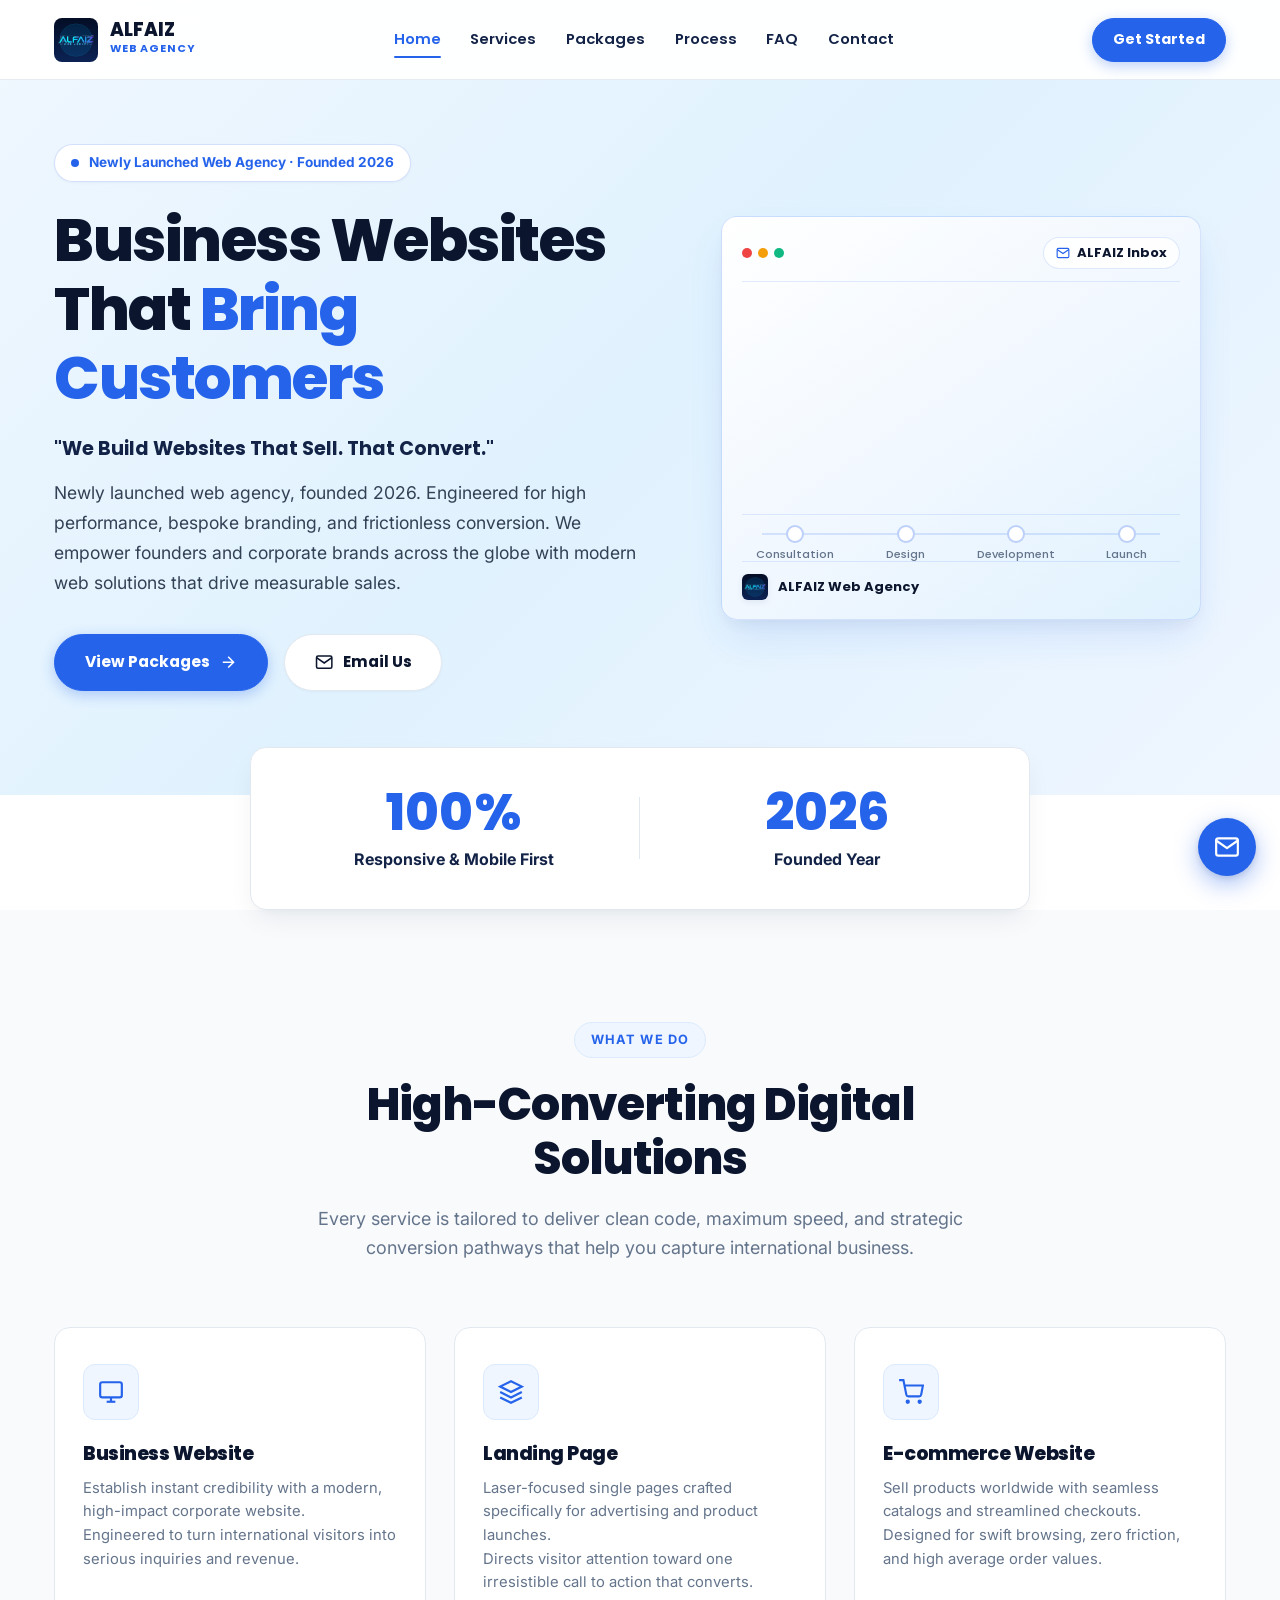
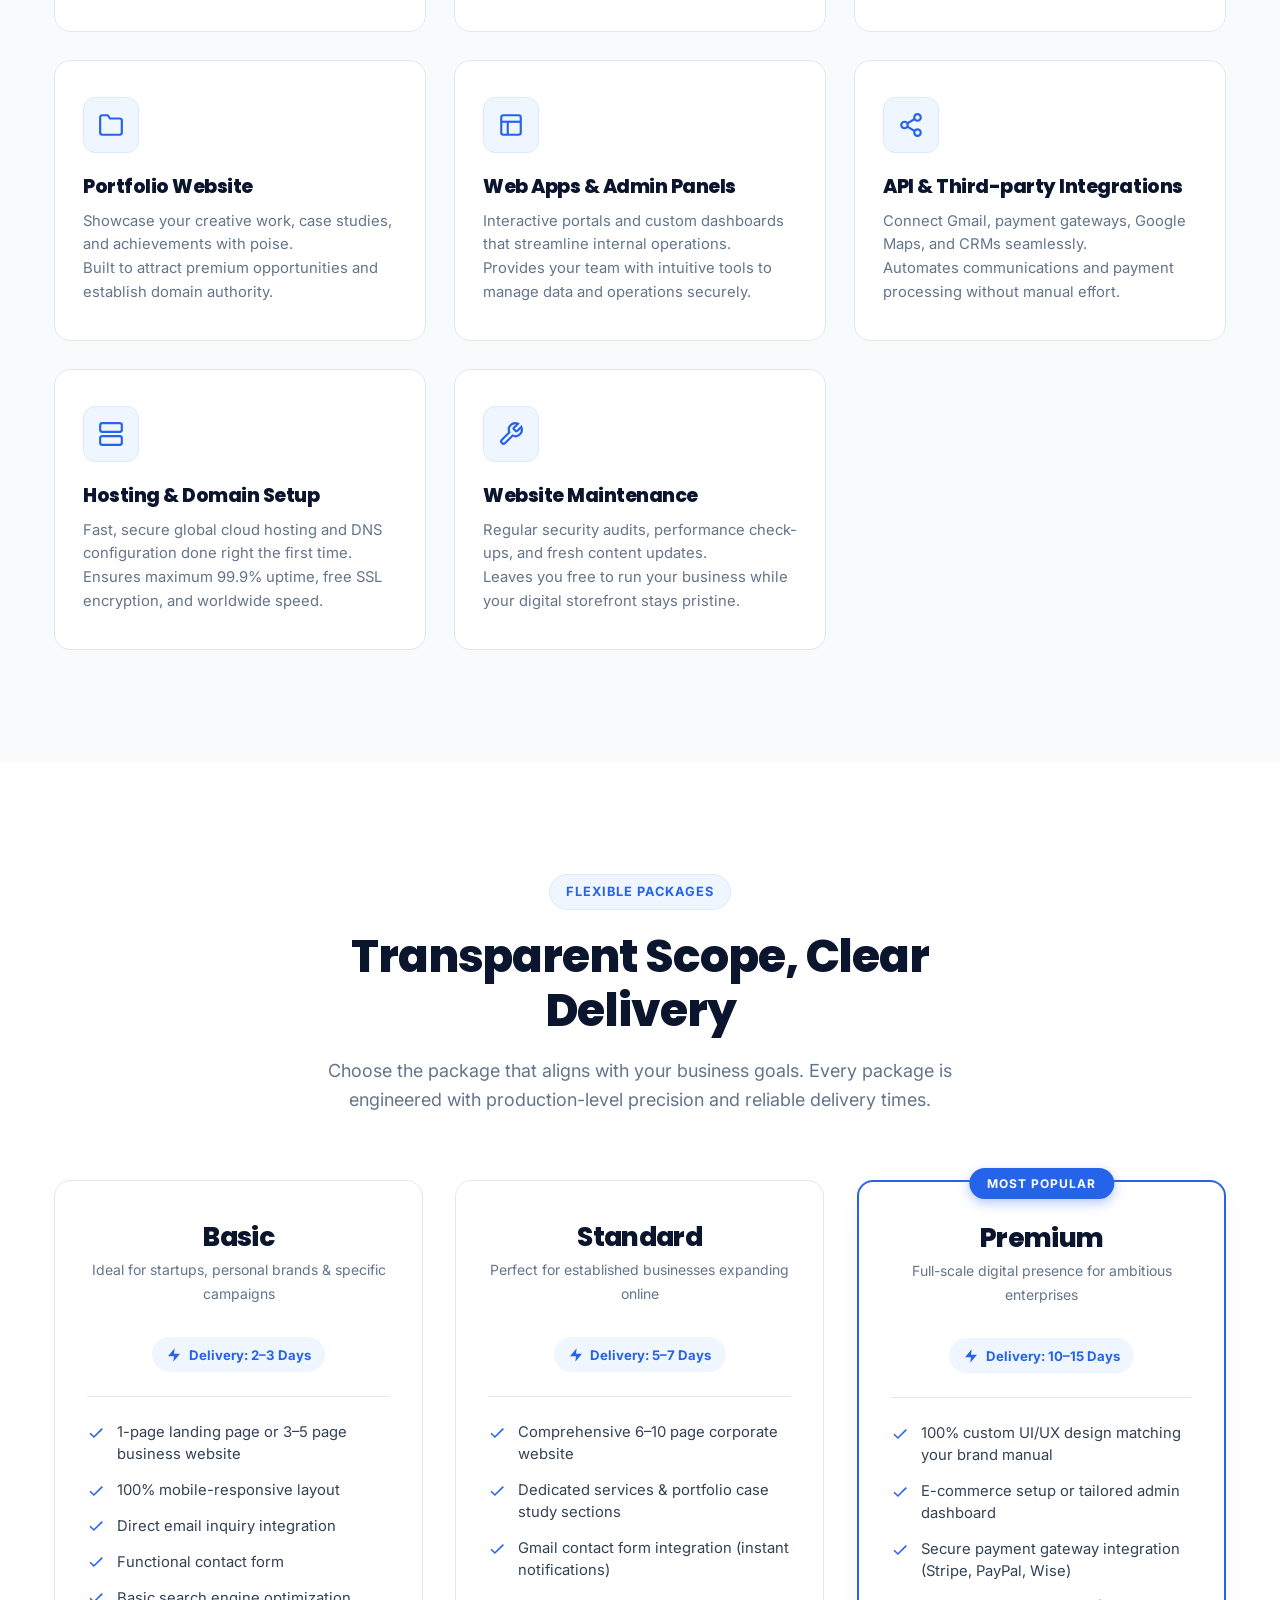
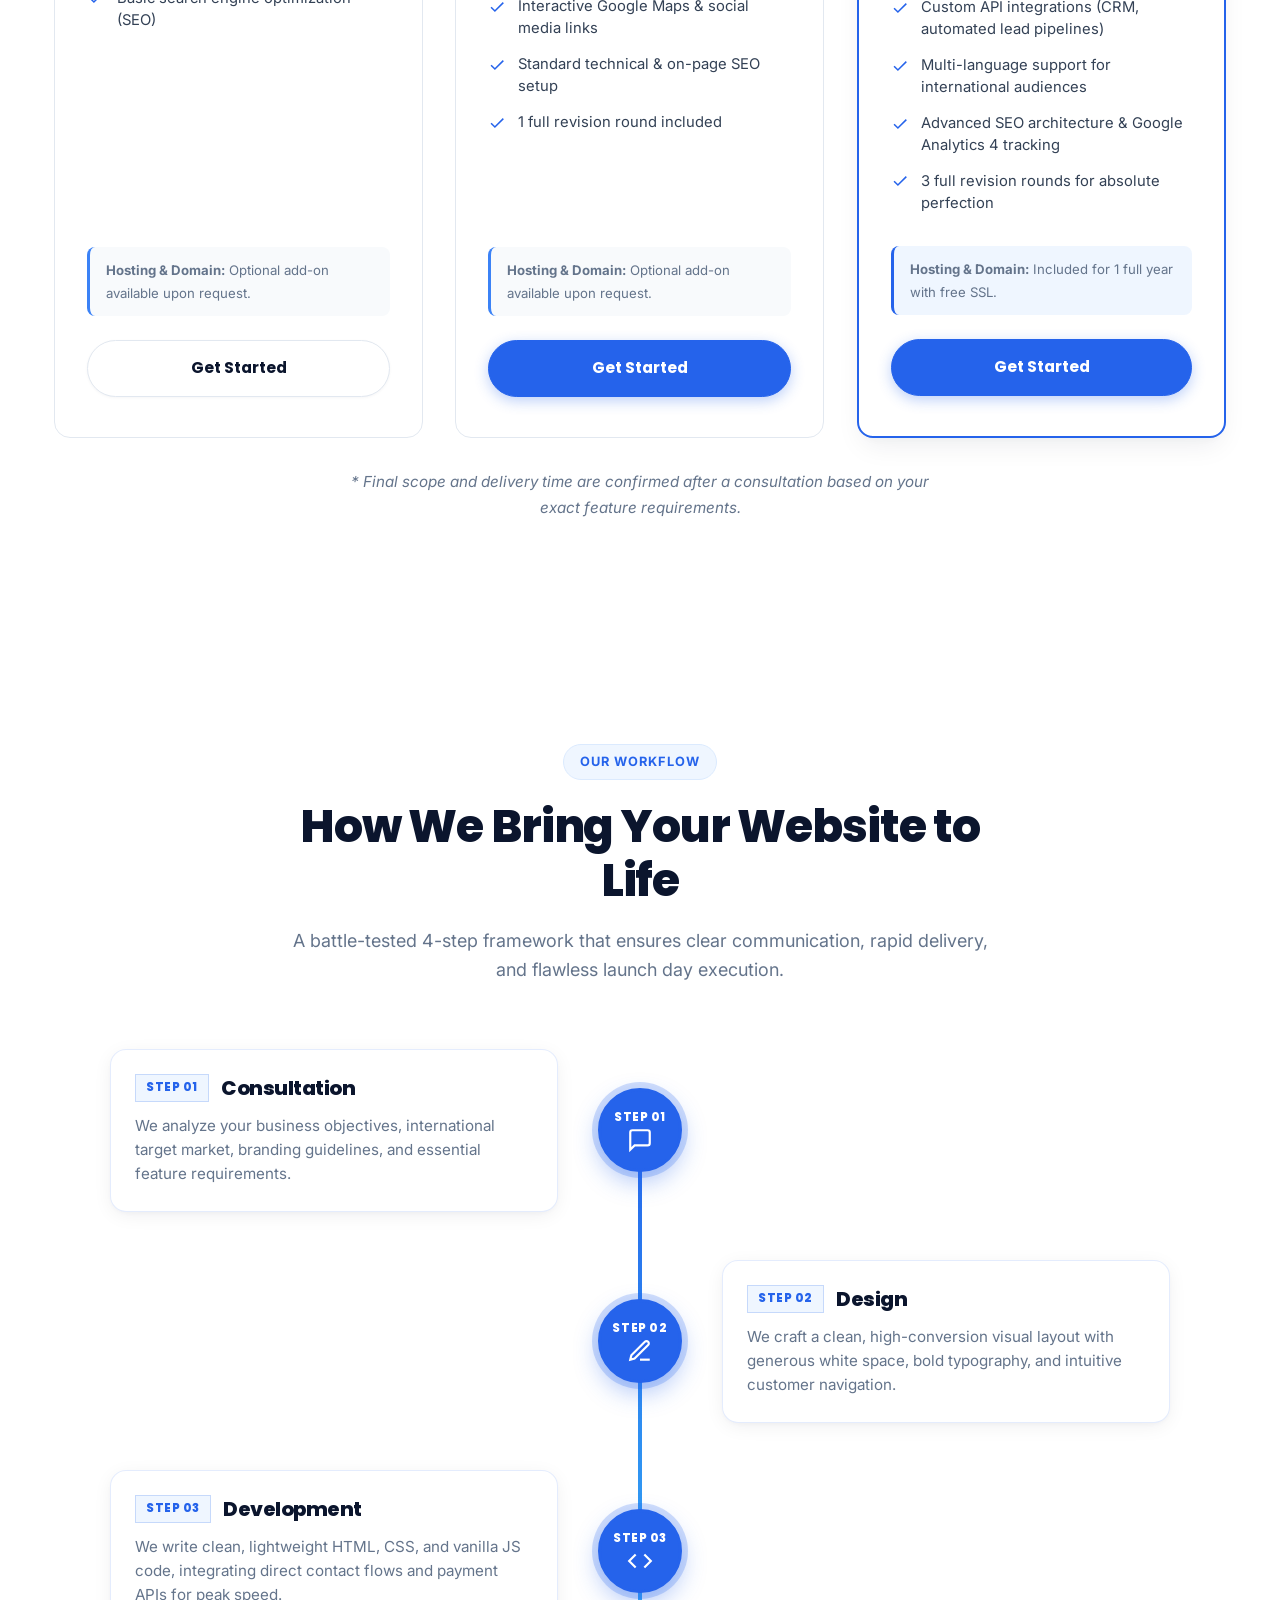
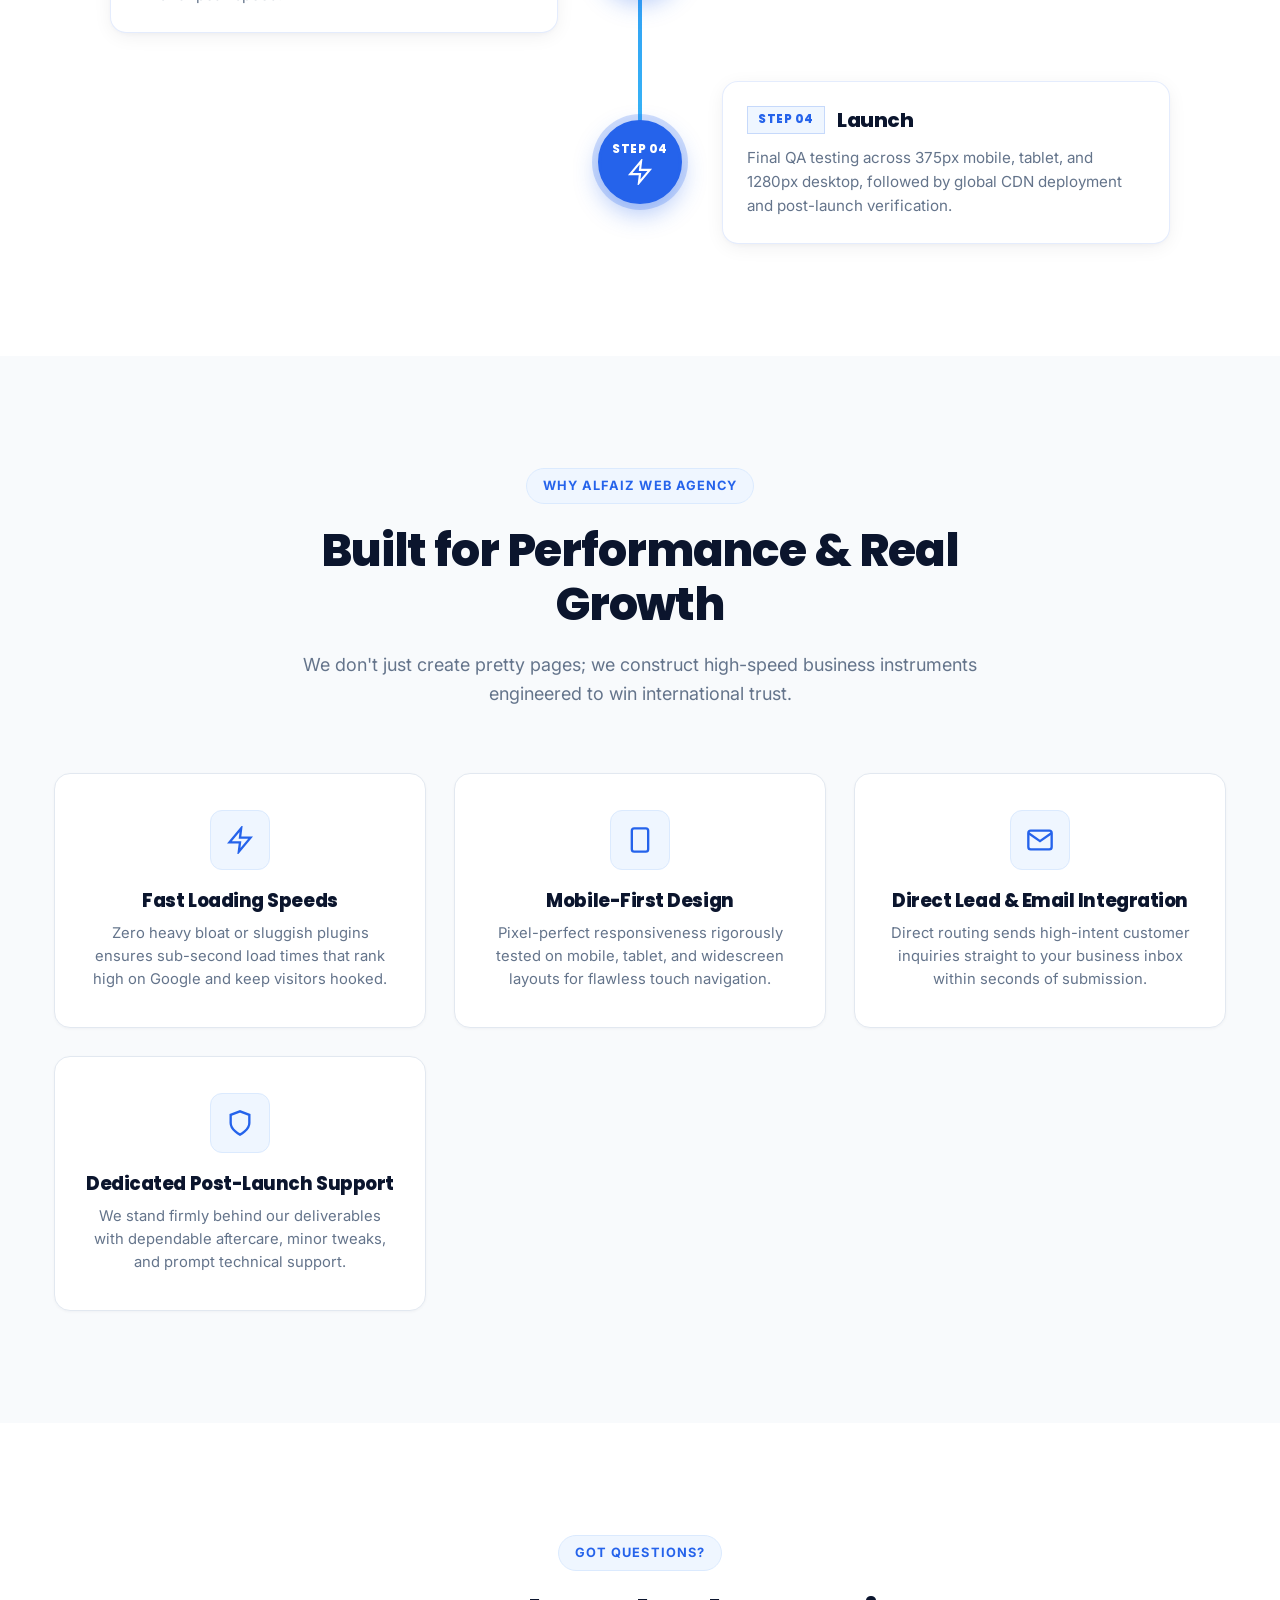
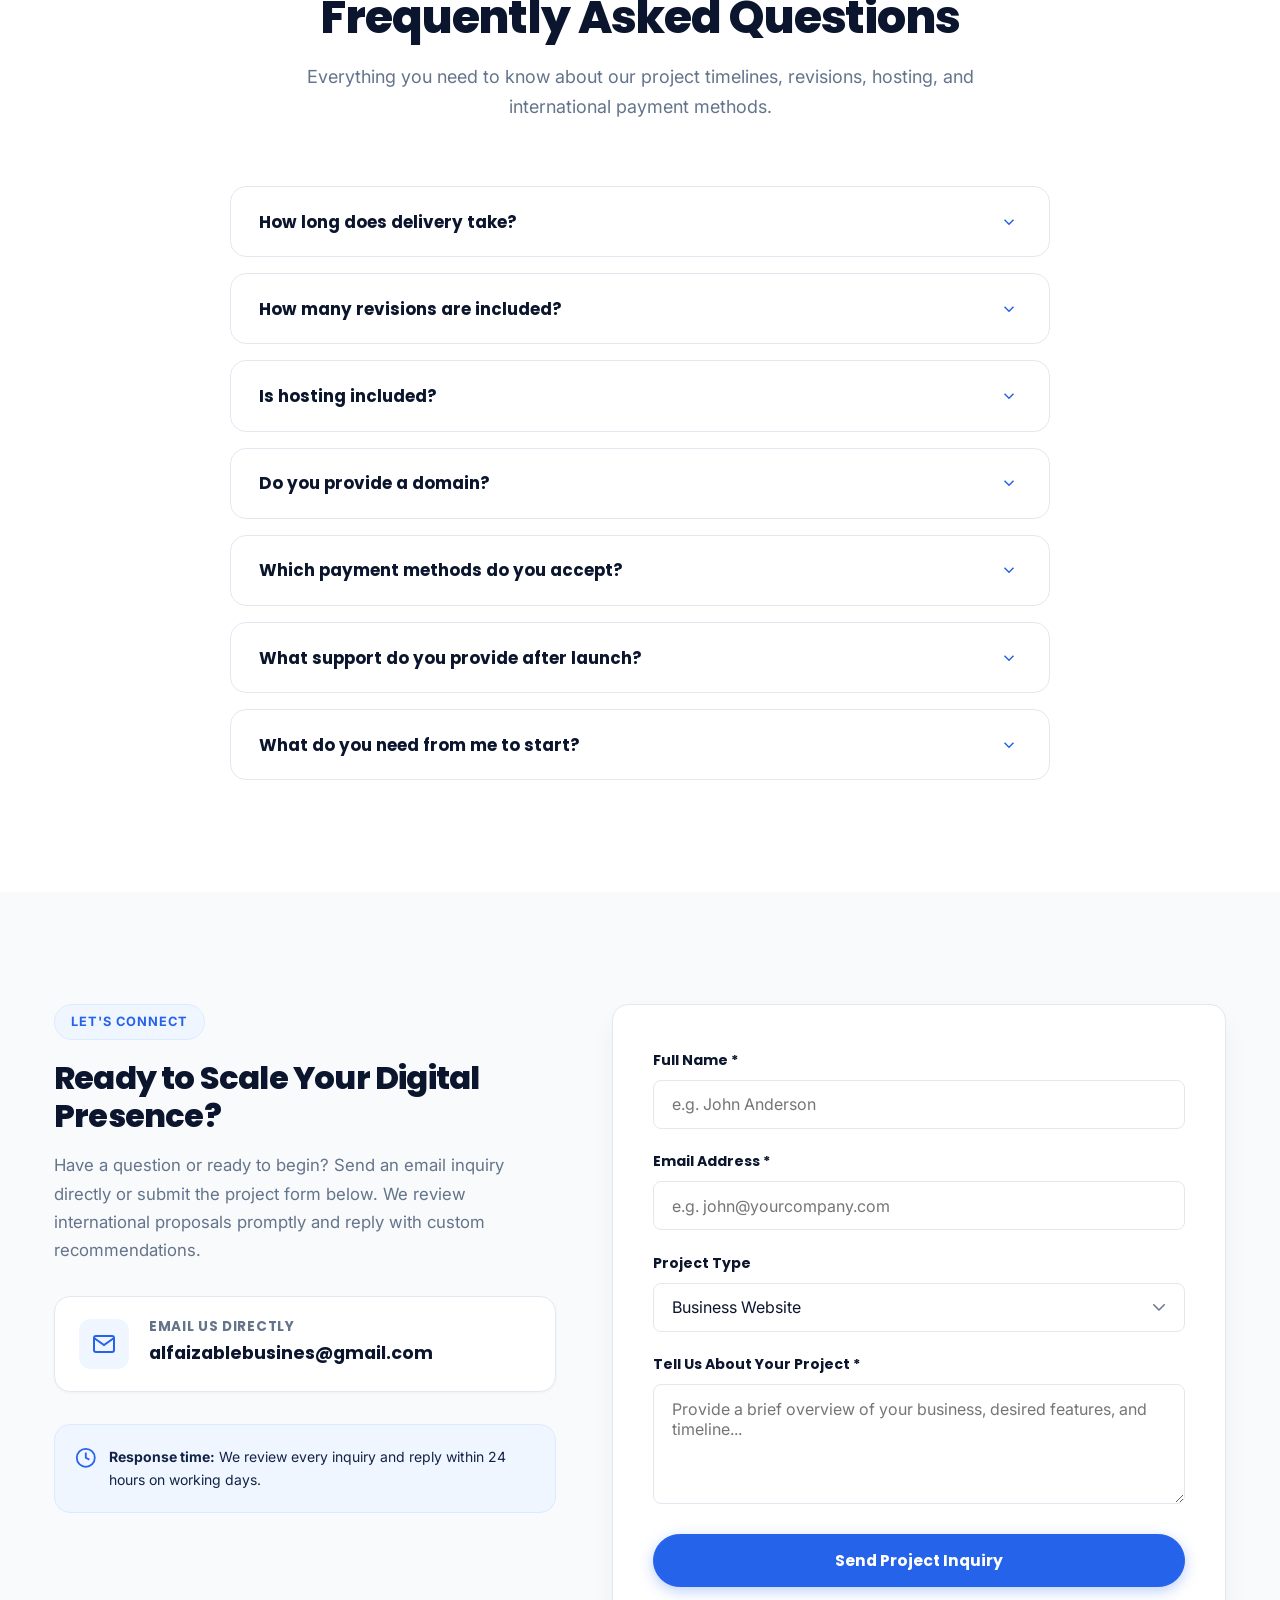
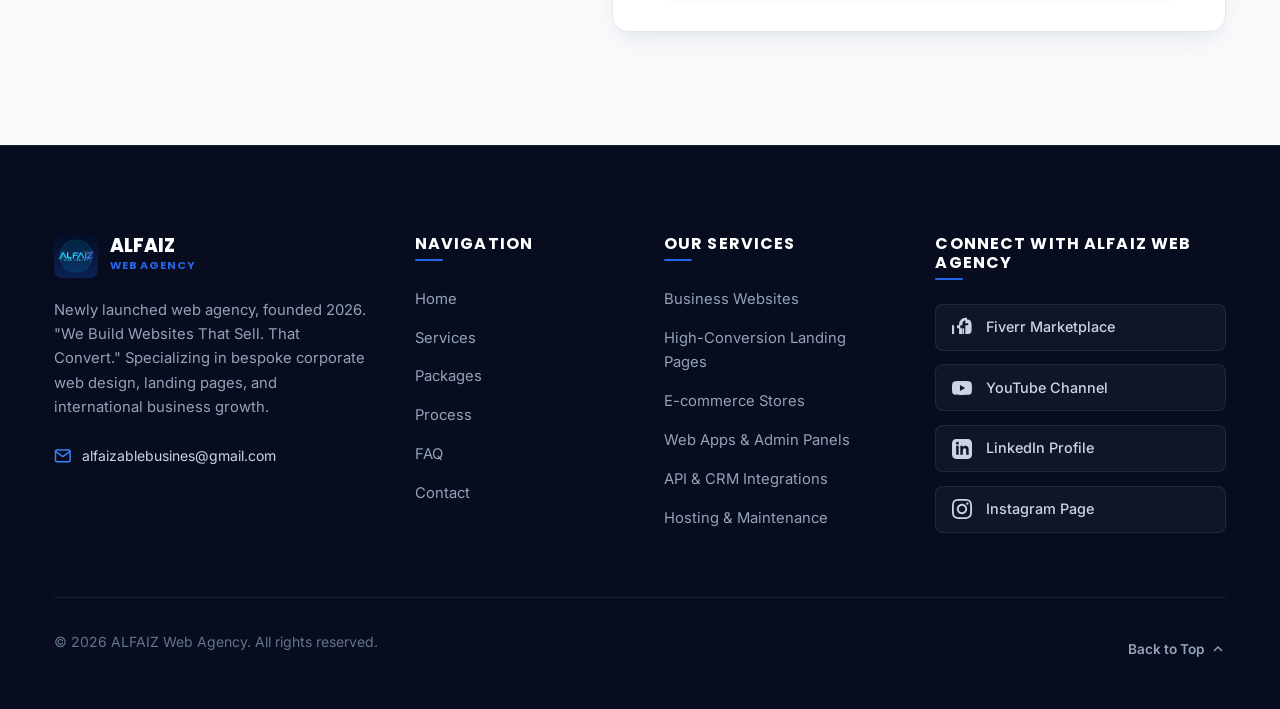
==== commit cc82d29d: "update site: hero banner, process section, contact form" ====
--- a/index.html
+++ b/index.html
@@ -166,25 +166,170 @@
                             </div>
                             <!-- Workflow Messages Area (12s synced loop) -->
                             <div class="workflow-card-body">
-                                <div class="workflow-messages-list">
-                                    <!-- 0s - 3s: Client message bubble (slides from left) -->
-                                    <div class="workflow-bubble client-bubble">
-                                        <p>Hi, I need a website for my business.</p>
+                                <!-- [REVISION]: 12-Second 4-Stage Scene Viewport (Consultation, Design, Development, Launch) -->
+                                <div class="hero-scenes-viewport">
+                                    <!-- STAGE 1: CONSULTATION (0s - 3s) -->
+                                    <div class="scene-stage scene-consultation">
+                                        <div class="chat-messages-wrap">
+                                            <!-- Client bubble slides from left -->
+                                            <div class="workflow-bubble client-bubble">
+                                                <p>Hi, I need a website for my business.</p>
+                                            </div>
+                                            <!-- Reply bubble slides from right in brand blue -->
+                                            <div class="workflow-bubble reply-bubble">
+                                                <p>Tell me about your services and goals.</p>
+                                            </div>
+                                        </div>
+                                        <div class="scene-caption">
+                                            <svg viewBox="0 0 24 24" fill="none" stroke="currentColor" stroke-width="2" class="caption-icon" aria-hidden="true">
+                                                <path d="M21 15a2 2 0 01-2 2H7l-4 4V5a2 2 0 012-2h14a2 2 0 012 2z"/>
+                                            </svg>
+                                            <span>Consultation &amp; project goals</span>
+                                        </div>
                                     </div>
-                                    <!-- 3s - 6s: Design-mode bubble (brand blue from right) -->
-                                    <div class="workflow-bubble agency-bubble bubble-design">
-                                        <p>Creating layout and brand colors...</p>
+
+                                    <!-- STAGE 2: DESIGN (3s - 6s) -->
+                                    <div class="scene-stage scene-design">
+                                        <div class="design-canvas">
+                                            <!-- Color swatch row at top -->
+                                            <div class="design-swatches" aria-hidden="true">
+                                                <span class="swatch-label">Brand Palette:</span>
+                                                <span class="swatch-pill swatch-soft-blue" title="Soft Blue"></span>
+                                                <span class="swatch-pill swatch-navy" title="Navy"></span>
+                                                <span class="swatch-pill swatch-cyan" title="Cyan"></span>
+                                            </div>
+                                            <!-- Wireframe website drawn with thin strokes in brand blue -->
+                                            <div class="wireframe-art" aria-hidden="true">
+                                                <div class="wireframe-nav">
+                                                    <div class="wire-logo"></div>
+                                                    <div class="wire-links">
+                                                        <span></span><span></span><span></span>
+                                                    </div>
+                                                </div>
+                                                <div class="wireframe-hero">
+                                                    <div class="wire-heading"></div>
+                                                    <div class="wire-subtext"></div>
+                                                    <div class="wire-btn"></div>
+                                                </div>
+                                                <div class="wireframe-cards">
+                                                    <div class="wire-card">
+                                                        <div class="wire-card-icon"></div>
+                                                        <div class="wire-card-line"></div>
+                                                    </div>
+                                                    <div class="wire-card">
+                                                        <div class="wire-card-icon"></div>
+                                                        <div class="wire-card-line"></div>
+                                                    </div>
+                                                    <div class="wire-card">
+                                                        <div class="wire-card-icon"></div>
+                                                        <div class="wire-card-line"></div>
+                                                    </div>
+                                                </div>
+                                            </div>
+                                        </div>
+                                        <div class="scene-caption">
+                                            <svg viewBox="0 0 24 24" fill="none" stroke="currentColor" stroke-width="2" class="caption-icon" aria-hidden="true">
+                                                <path d="M12 20h9"/>
+                                                <path d="M16.5 3.5a2.121 2.121 0 013 3L7 19l-4 1 1-4L16.5 3.5z"/>
+                                            </svg>
+                                            <span>Designing layout and brand colors...</span>
+                                        </div>
                                     </div>
-                                    <!-- 6s - 9s: Development bubble (brand blue from right) -->
-                                    <div class="workflow-bubble agency-bubble bubble-dev">
-                                        <p>Building pages, forms, and backend...</p>
+
+                                    <!-- STAGE 3: DEVELOPMENT (6s - 9s) -->
+                                    <div class="scene-stage scene-development">
+                                        <div class="code-editor-panel">
+                                            <div class="editor-header" aria-hidden="true">
+                                                <div class="editor-dots">
+                                                    <span></span><span></span><span></span>
+                                                </div>
+                                                <span class="editor-file">index.html</span>
+                                            </div>
+                                            <div class="editor-body">
+                                                <div class="code-line code-line-1">
+                                                    <span class="line-num">1</span>
+                                                    <span class="code-text">&lt;section class="hero"&gt;</span>
+                                                </div>
+                                                <div class="code-line code-line-2">
+                                                    <span class="line-num">2</span>
+                                                    <span class="code-text">&nbsp;&nbsp;&lt;form action="/contact"&gt;</span>
+                                                </div>
+                                                <div class="code-line code-line-3">
+                                                    <span class="line-num">3</span>
+                                                    <span class="code-text">&nbsp;&nbsp;&nbsp;&nbsp;&lt;button&gt;Send&lt;/button&gt;</span>
+                                                    <span class="code-cursor" aria-hidden="true"></span>
+                                                </div>
+                                            </div>
+                                        </div>
+                                        <div class="scene-caption">
+                                            <svg viewBox="0 0 24 24" fill="none" stroke="currentColor" stroke-width="2" class="caption-icon" aria-hidden="true">
+                                                <polyline points="16 18 22 12 16 6"/>
+                                                <polyline points="8 6 2 12 8 18"/>
+                                            </svg>
+                                            <span>Building pages, forms, and backend...</span>
+                                        </div>
                                     </div>
-                                    <!-- 9s - 11s: Launch bubble (brand blue from right) -->
-                                    <div class="workflow-bubble agency-bubble bubble-launch">
-                                        <p>Ready to go live. Thanks! We'll reply within 1 working day.</p>
+
+                                    <!-- STAGE 4: LAUNCH (9s - 11s) -->
+                                    <div class="scene-stage scene-launch">
+                                        <div class="browser-window">
+                                            <div class="browser-chrome" aria-hidden="true">
+                                                <div class="browser-dots">
+                                                    <span></span><span></span><span></span>
+                                                </div>
+                                                <div class="browser-address-bar">
+                                                    <svg viewBox="0 0 24 24" fill="none" stroke="currentColor" stroke-width="2" class="browser-lock-icon">
+                                                        <rect x="3" y="11" width="18" height="11" rx="2" ry="2"/>
+                                                        <path d="M7 11V7a5 5 0 0110 0v4"/>
+                                                    </svg>
+                                                    <span class="browser-url">yourdomain.com</span>
+                                                </div>
+                                                <!-- Decorative Live badge with small green check -->
+                                                <div class="browser-live-badge">
+                                                    <svg viewBox="0 0 24 24" fill="none" stroke="currentColor" stroke-width="3" class="live-check-icon">
+                                                        <polyline points="20 6 9 17 4 12"/>
+                                                    </svg>
+                                                    <span>Live</span>
+                                                </div>
+                                            </div>
+                                            <div class="browser-viewport" aria-hidden="true">
+                                                <div class="launch-site-preview">
+                                                    <div class="launch-nav">
+                                                        <div class="launch-logo"></div>
+                                                        <div class="launch-links">
+                                                            <span></span><span></span><span></span>
+                                                        </div>
+                                                    </div>
+                                                    <div class="launch-hero">
+                                                        <div class="launch-heading"></div>
+                                                        <div class="launch-subtext"></div>
+                                                        <div class="launch-btn"></div>
+                                                    </div>
+                                                    <div class="launch-cards">
+                                                        <div class="launch-card">
+                                                            <div class="launch-card-bar"></div>
+                                                            <div class="launch-card-text"></div>
+                                                        </div>
+                                                        <div class="launch-card">
+                                                            <div class="launch-card-bar"></div>
+                                                            <div class="launch-card-text"></div>
+                                                        </div>
+                                                        <div class="launch-card">
+                                                            <div class="launch-card-bar"></div>
+                                                            <div class="launch-card-text"></div>
+                                                        </div>
+                                                    </div>
+                                                </div>
+                                            </div>
+                                        </div>
+                                        <div class="scene-caption">
+                                            <svg viewBox="0 0 24 24" fill="none" stroke="currentColor" stroke-width="2" class="caption-icon" aria-hidden="true">
+                                                <path d="M13 2L3 14h9l-1 8 10-12h-9l1-8z"/>
+                                            </svg>
+                                            <span>Ready for global customers</span>
+                                        </div>
                                     </div>
                                 </div>
-                                <!-- Stage tracker synced with bubbles -->
                                 <div class="workflow-tracker-wrap" aria-hidden="true">
                                     <div class="workflow-tracker-line">
                                         <div class="workflow-tracker-progress"></div>
--- a/css/style.css
+++ b/css/style.css
@@ -523,8 +523,13 @@
 }
 
 /* [REVISION]: Hero Right-Side Looping Decorative Workflow Animation
-   12-second CSS keyframe loop (visual illustration only, non-live)
-   Synced with Consultation, Design, Development, Launch stages
+   12-second CSS keyframe loop displaying four stage scenes:
+   - 0s to 3s: Stage 1 (Consultation: Chat bubbles conversation)
+   - 3s to 6s: Stage 2 (Design: Wireframe shapes and color swatches)
+   - 6s to 9s: Stage 3 (Development: Code editor with typed code lines and blinking cursor)
+   - 9s to 11s: Stage 4 (Launch: Browser window with colorful website and Live badge)
+   - 11s to 12s: Fade out and seamless reset
+   Synced with 4-stage tracker (Consultation, Design, Development, Launch)
    -------------------------------------------------------------------------- */
 .hero-banner-wrapper {
   position: relative;
@@ -553,7 +558,7 @@
   justify-content: space-between;
   padding-bottom: 0.75rem;
   border-bottom: 1px solid rgba(37, 99, 235, 0.12);
-  margin-bottom: 1rem;
+  margin-bottom: 0.85rem;
 }
 
 .workflow-window-dots {
@@ -598,22 +603,72 @@
   display: flex;
   flex-direction: column;
   position: relative;
-  gap: 1rem;
-}
-
-.workflow-messages-list {
+  gap: 0.85rem;
+}
+
+/* 4-Stage Scene Viewport: Fixed height container for smooth transitions */
+.hero-scenes-viewport {
+  position: relative;
+  width: 100%;
+  height: 205px;
+  overflow: hidden;
+}
+
+.scene-stage {
+  position: absolute;
+  top: 0;
+  left: 0;
+  width: 100%;
+  height: 100%;
   display: flex;
   flex-direction: column;
-  gap: 0.55rem;
+  justify-content: space-between;
+  opacity: 0;
+  pointer-events: none;
+  box-sizing: border-box;
+  will-change: opacity, transform;
+}
+
+/* Caption pill at bottom of each scene */
+.scene-caption {
+  display: inline-flex;
+  align-items: center;
+  gap: 0.45rem;
+  font-size: 0.75rem;
+  font-weight: 600;
+  color: var(--color-primary);
+  background: rgba(255, 255, 255, 0.92);
+  padding: 0.22rem 0.65rem;
+  border-radius: var(--radius-full);
+  border: 1px solid rgba(37, 99, 235, 0.16);
+  align-self: flex-start;
+  box-shadow: 0 2px 6px rgba(11, 21, 45, 0.04);
+}
+
+.caption-icon {
+  width: 13px;
+  height: 13px;
+  stroke: var(--color-primary);
+  flex-shrink: 0;
+}
+
+/* --------------------------------------------------------------------------
+   STAGE 1: CONSULTATION (0s to 3s)
+   -------------------------------------------------------------------------- */
+.scene-consultation {
+  animation: stage1Scene 12s infinite ease-in-out;
+}
+
+.chat-messages-wrap {
+  display: flex;
+  flex-direction: column;
+  gap: 0.6rem;
   width: 100%;
-  min-height: 195px;
-  position: relative;
-}
-
-/* Base Bubble Styles */
+}
+
 .workflow-bubble {
   padding: 0.55rem 0.85rem;
-  font-size: 0.825rem;
+  font-size: 0.8125rem;
   line-height: 1.42;
   box-shadow: 0 4px 12px rgba(11, 21, 45, 0.05);
   word-break: break-word;
@@ -624,187 +679,774 @@
   margin: 0;
 }
 
-/* 0s to 3s: Client Bubble (slides in from left, stays until 11s) */
 .client-bubble {
   align-self: flex-start;
-  max-width: 82%;
+  max-width: 84%;
   background: var(--color-white);
   color: var(--color-navy-900);
   border: 1px solid rgba(37, 99, 235, 0.14);
   border-radius: 14px 14px 14px 4px;
-  animation: clientBubble12s 12s infinite cubic-bezier(0.16, 1, 0.3, 1);
-}
-
-@keyframes clientBubble12s {
+  animation: stage1ClientBubble 12s infinite cubic-bezier(0.16, 1, 0.3, 1);
+}
+
+.reply-bubble {
+  align-self: flex-end;
+  max-width: 84%;
+  background: var(--color-primary);
+  color: #ffffff;
+  border-radius: 14px 14px 4px 14px;
+  box-shadow: 0 4px 14px rgba(37, 99, 235, 0.25);
+  animation: stage1ReplyBubble 12s infinite cubic-bezier(0.16, 1, 0.3, 1);
+}
+
+/* Stage 1 Keyframe: Consultation Scene Container */
+@keyframes stage1Scene {
   0% {
-    opacity: 0;
-    transform: translateX(-18px);
-  }
-  4% {
+    opacity: 1;
+    transform: none;
+    pointer-events: auto;
+  }
+  22.5% {
+    opacity: 1;
+    transform: none;
+  }
+  25%, 100% {
+    opacity: 0;
+    transform: translateY(-8px);
+    pointer-events: none;
+  }
+}
+
+/* Stage 1 Keyframe: Client Bubble Slide from Left */
+@keyframes stage1ClientBubble {
+  0% {
+    opacity: 0;
+    transform: translateX(-20px);
+  }
+  4.5%, 22.5% {
     opacity: 1;
     transform: translateX(0);
   }
+  25%, 100% {
+    opacity: 0;
+    transform: translateX(-20px);
+  }
+}
+
+/* Stage 1 Keyframe: Reply Bubble Slide from Right */
+@keyframes stage1ReplyBubble {
+  0%, 6.5% {
+    opacity: 0;
+    transform: translateX(20px);
+  }
+  11.5%, 22.5% {
+    opacity: 1;
+    transform: translateX(0);
+  }
+  25%, 100% {
+    opacity: 0;
+    transform: translateX(20px);
+  }
+}
+
+/* --------------------------------------------------------------------------
+   STAGE 2: DESIGN (3s to 6s)
+   -------------------------------------------------------------------------- */
+.scene-design {
+  animation: stage2Scene 12s infinite ease-in-out;
+}
+
+.design-canvas {
+  background: #ffffff;
+  border: 1px solid rgba(37, 99, 235, 0.16);
+  border-radius: 10px;
+  padding: 0.65rem 0.85rem;
+  box-shadow: 0 4px 14px rgba(11, 21, 45, 0.04);
+  display: flex;
+  flex-direction: column;
+  gap: 0.45rem;
+  width: 100%;
+  box-sizing: border-box;
+}
+
+.design-swatches {
+  display: flex;
+  align-items: center;
+  gap: 0.4rem;
+  animation: stage2Swatches 12s infinite ease-out;
+}
+
+.swatch-label {
+  font-size: 0.68rem;
+  font-weight: 700;
+  color: var(--color-text-muted);
+  text-transform: uppercase;
+  letter-spacing: 0.04em;
+}
+
+.swatch-pill {
+  width: 14px;
+  height: 14px;
+  border-radius: 50%;
+  border: 1.5px solid #ffffff;
+  box-shadow: 0 1px 3px rgba(0, 0, 0, 0.15);
+}
+
+.swatch-soft-blue { background: #60a5fa; }
+.swatch-navy { background: #0b152d; }
+.swatch-cyan { background: #38bdf8; }
+
+.wireframe-art {
+  display: flex;
+  flex-direction: column;
+  gap: 0.35rem;
+  width: 100%;
+}
+
+.wireframe-nav {
+  display: flex;
+  justify-content: space-between;
+  align-items: center;
+  padding: 0.25rem 0.45rem;
+  border: 1.5px solid var(--color-primary);
+  border-radius: 5px;
+  background: rgba(37, 99, 235, 0.03);
+  animation: stage2WireNav 12s infinite ease-out;
+}
+
+.wire-logo {
+  width: 36px;
+  height: 7px;
+  background: var(--color-primary);
+  border-radius: 2px;
+}
+
+.wire-links {
+  display: flex;
+  gap: 4px;
+}
+
+.wire-links span {
+  width: 14px;
+  height: 5px;
+  background: rgba(37, 99, 235, 0.4);
+  border-radius: 2px;
+}
+
+.wireframe-hero {
+  display: flex;
+  flex-direction: column;
+  align-items: center;
+  gap: 0.25rem;
+  padding: 0.45rem 0.35rem;
+  border: 1.5px dashed var(--color-primary);
+  border-radius: 5px;
+  background: rgba(37, 99, 235, 0.02);
+  animation: stage2WireHero 12s infinite ease-out;
+}
+
+.wire-heading {
+  width: 60%;
+  height: 7px;
+  background: var(--color-primary);
+  border-radius: 2px;
+}
+
+.wire-subtext {
+  width: 80%;
+  height: 4px;
+  background: rgba(37, 99, 235, 0.35);
+  border-radius: 2px;
+}
+
+.wire-btn {
+  width: 42px;
+  height: 9px;
+  background: var(--color-primary);
+  border-radius: 3px;
+}
+
+.wireframe-cards {
+  display: grid;
+  grid-template-columns: repeat(3, 1fr);
+  gap: 0.35rem;
+  animation: stage2WireCards 12s infinite ease-out;
+}
+
+.wire-card {
+  border: 1.5px solid var(--color-primary);
+  border-radius: 5px;
+  padding: 0.3rem 0.2rem;
+  display: flex;
+  flex-direction: column;
+  align-items: center;
+  gap: 0.2rem;
+  background: #ffffff;
+}
+
+.wire-card-icon {
+  width: 12px;
+  height: 12px;
+  border-radius: 50%;
+  border: 1.5px solid var(--color-primary);
+}
+
+.wire-card-line {
+  width: 75%;
+  height: 4px;
+  background: rgba(37, 99, 235, 0.35);
+  border-radius: 2px;
+}
+
+/* Stage 2 Keyframe: Design Scene Container */
+@keyframes stage2Scene {
+  0%, 24.9% {
+    opacity: 0;
+    transform: translateY(8px);
+    pointer-events: none;
+  }
+  25% {
+    opacity: 1;
+    transform: translateY(0);
+    pointer-events: auto;
+  }
+  47.5% {
+    opacity: 1;
+    transform: translateY(0);
+  }
+  50%, 100% {
+    opacity: 0;
+    transform: translateY(-8px);
+    pointer-events: none;
+  }
+}
+
+/* Stage 2 Keyframe: Swatches Fade In */
+@keyframes stage2Swatches {
+  0%, 25.5% {
+    opacity: 0;
+    transform: translateY(-6px);
+  }
+  29%, 47.5% {
+    opacity: 1;
+    transform: translateY(0);
+  }
+  50%, 100% {
+    opacity: 0;
+    transform: translateY(-6px);
+  }
+}
+
+/* Stage 2 Keyframe: Wireframe Navbar Reveal */
+@keyframes stage2WireNav {
+  0%, 28% {
+    opacity: 0;
+    transform: scaleX(0.85);
+  }
+  32%, 47.5% {
+    opacity: 1;
+    transform: scaleX(1);
+  }
+  50%, 100% {
+    opacity: 0;
+  }
+}
+
+/* Stage 2 Keyframe: Wireframe Hero Block Reveal */
+@keyframes stage2WireHero {
+  0%, 32% {
+    opacity: 0;
+    transform: translateY(6px);
+  }
+  36%, 47.5% {
+    opacity: 1;
+    transform: translateY(0);
+  }
+  50%, 100% {
+    opacity: 0;
+  }
+}
+
+/* Stage 2 Keyframe: Wireframe Service Cards Reveal */
+@keyframes stage2WireCards {
+  0%, 36.5% {
+    opacity: 0;
+    transform: translateY(8px);
+  }
+  41%, 47.5% {
+    opacity: 1;
+    transform: translateY(0);
+  }
+  50%, 100% {
+    opacity: 0;
+  }
+}
+
+/* --------------------------------------------------------------------------
+   STAGE 3: DEVELOPMENT (6s to 9s)
+   -------------------------------------------------------------------------- */
+.scene-development {
+  animation: stage3Scene 12s infinite ease-in-out;
+}
+
+.code-editor-panel {
+  background: #0b152d;
+  border: 1px solid rgba(37, 99, 235, 0.28);
+  border-radius: 10px;
+  padding: 0.6rem 0.8rem;
+  box-shadow: 0 8px 24px rgba(11, 21, 45, 0.16);
+  display: flex;
+  flex-direction: column;
+  gap: 0.45rem;
+  width: 100%;
+  box-sizing: border-box;
+}
+
+.editor-header {
+  display: flex;
+  align-items: center;
+  justify-content: space-between;
+  padding-bottom: 0.35rem;
+  border-bottom: 1px solid rgba(255, 255, 255, 0.1);
+}
+
+.editor-dots {
+  display: flex;
+  gap: 4px;
+}
+
+.editor-dots span {
+  width: 6px;
+  height: 6px;
+  border-radius: 50%;
+  background: rgba(255, 255, 255, 0.3);
+}
+
+.editor-file {
+  font-family: monospace;
+  font-size: 0.68rem;
+  color: #94a3b8;
+}
+
+.editor-body {
+  display: flex;
+  flex-direction: column;
+  gap: 0.3rem;
+  font-family: 'Consolas', 'Courier New', monospace;
+  font-size: clamp(0.7rem, 2.3vw, 0.78rem);
+  line-height: 1.45;
+}
+
+.code-line {
+  display: flex;
+  align-items: center;
+  gap: 0.5rem;
+  white-space: nowrap;
+  overflow: hidden;
+}
+
+.line-num {
+  color: #475569;
+  width: 12px;
+  flex-shrink: 0;
+  user-select: none;
+  font-size: 0.68rem;
+}
+
+.code-text {
+  color: #38bdf8;
+  font-weight: 500;
+}
+
+.code-line-1 {
+  animation: stage3CodeLine1 12s infinite ease-out;
+}
+
+.code-line-2 {
+  animation: stage3CodeLine2 12s infinite ease-out;
+}
+
+.code-line-3 {
+  animation: stage3CodeLine3 12s infinite ease-out;
+}
+
+.code-cursor {
+  display: inline-block;
+  width: 6px;
+  height: 12px;
+  background: #38bdf8;
+  margin-left: 3px;
+  vertical-align: middle;
+  animation: stage3CursorBlink 0.8s infinite;
+}
+
+/* Stage 3 Keyframe: Development Scene Container */
+@keyframes stage3Scene {
+  0%, 49.9% {
+    opacity: 0;
+    transform: translateY(8px);
+    pointer-events: none;
+  }
+  50% {
+    opacity: 1;
+    transform: translateY(0);
+    pointer-events: auto;
+  }
+  72.5% {
+    opacity: 1;
+    transform: translateY(0);
+  }
+  75%, 100% {
+    opacity: 0;
+    transform: translateY(-8px);
+    pointer-events: none;
+  }
+}
+
+/* Stage 3 Keyframe: Code Line 1 Typing Reveal */
+@keyframes stage3CodeLine1 {
+  0%, 51% {
+    opacity: 0;
+    transform: translateX(-10px);
+  }
+  54.5%, 72.5% {
+    opacity: 1;
+    transform: translateX(0);
+  }
+  75%, 100% {
+    opacity: 0;
+  }
+}
+
+/* Stage 3 Keyframe: Code Line 2 Typing Reveal */
+@keyframes stage3CodeLine2 {
+  0%, 57% {
+    opacity: 0;
+    transform: translateX(-10px);
+  }
+  60.5%, 72.5% {
+    opacity: 1;
+    transform: translateX(0);
+  }
+  75%, 100% {
+    opacity: 0;
+  }
+}
+
+/* Stage 3 Keyframe: Code Line 3 Typing Reveal */
+@keyframes stage3CodeLine3 {
+  0%, 63% {
+    opacity: 0;
+    transform: translateX(-10px);
+  }
+  66.5%, 72.5% {
+    opacity: 1;
+    transform: translateX(0);
+  }
+  75%, 100% {
+    opacity: 0;
+  }
+}
+
+/* Stage 3 Keyframe: Blinking Cursor */
+@keyframes stage3CursorBlink {
+  0%, 100% { opacity: 1; }
+  50% { opacity: 0; }
+}
+
+/* --------------------------------------------------------------------------
+   STAGE 4: LAUNCH (9s to 11s)
+   -------------------------------------------------------------------------- */
+.scene-launch {
+  animation: stage4Scene 12s infinite ease-in-out;
+}
+
+.browser-window {
+  background: #ffffff;
+  border: 1.5px solid rgba(37, 99, 235, 0.2);
+  border-radius: 9px;
+  overflow: hidden;
+  box-shadow: 0 10px 26px rgba(37, 99, 235, 0.12), 0 2px 8px rgba(11, 21, 45, 0.05);
+  width: 100%;
+  display: flex;
+  flex-direction: column;
+  box-sizing: border-box;
+}
+
+.browser-chrome {
+  background: #f8fafc;
+  border-bottom: 1px solid rgba(37, 99, 235, 0.12);
+  padding: 0.35rem 0.55rem;
+  display: flex;
+  align-items: center;
+  justify-content: space-between;
+  gap: 0.45rem;
+}
+
+.browser-dots {
+  display: flex;
+  gap: 4px;
+}
+
+.browser-dots span {
+  width: 7px;
+  height: 7px;
+  border-radius: 50%;
+  background: #cbd5e1;
+}
+
+.browser-address-bar {
+  flex: 1;
+  max-width: 160px;
+  background: #ffffff;
+  border: 1px solid #e2e8f0;
+  border-radius: 4px;
+  padding: 0.12rem 0.45rem;
+  display: flex;
+  align-items: center;
+  gap: 0.35rem;
+}
+
+.browser-lock-icon {
+  width: 10px;
+  height: 10px;
+  stroke: #94a3b8;
+  flex-shrink: 0;
+}
+
+.browser-url {
+  font-size: 0.68rem;
+  color: #94a3b8;
+  font-family: monospace;
+  white-space: nowrap;
+  overflow: hidden;
+}
+
+.browser-live-badge {
+  display: inline-flex;
+  align-items: center;
+  gap: 0.25rem;
+  background: #ecfdf5;
+  border: 1px solid #a7f3d0;
+  color: #059669;
+  font-size: 0.68rem;
+  font-weight: 700;
+  padding: 0.1rem 0.45rem;
+  border-radius: var(--radius-full);
+  animation: stage4LiveBadge 12s infinite ease-out;
+}
+
+.live-check-icon {
+  width: 11px;
+  height: 11px;
+  stroke: #059669;
+}
+
+.browser-viewport {
+  padding: 0.45rem 0.55rem;
+  background: #f8fbff;
+}
+
+.launch-site-preview {
+  animation: stage4SiteSlide 12s infinite ease-out;
+}
+
+.launch-nav {
+  display: flex;
+  justify-content: space-between;
+  align-items: center;
+  padding: 0.22rem 0.45rem;
+  background: var(--color-primary);
+  border-radius: 4px;
+  margin-bottom: 0.3rem;
+}
+
+.launch-logo {
+  width: 30px;
+  height: 6px;
+  background: #ffffff;
+  border-radius: 2px;
+}
+
+.launch-links {
+  display: flex;
+  gap: 4px;
+}
+
+.launch-links span {
+  width: 12px;
+  height: 4px;
+  background: rgba(255, 255, 255, 0.7);
+  border-radius: 2px;
+}
+
+.launch-hero {
+  background: linear-gradient(135deg, #eff6ff 0%, #dbeafe 100%);
+  border-radius: 4px;
+  padding: 0.4rem 0.45rem;
+  display: flex;
+  flex-direction: column;
+  align-items: center;
+  gap: 0.2rem;
+  margin-bottom: 0.3rem;
+  border: 1px solid #bfdbfe;
+}
+
+.launch-heading {
+  width: 55%;
+  height: 6px;
+  background: var(--color-navy-900);
+  border-radius: 2px;
+}
+
+.launch-subtext {
+  width: 75%;
+  height: 4px;
+  background: #64748b;
+  border-radius: 2px;
+}
+
+.launch-btn {
+  width: 38px;
+  height: 8px;
+  background: var(--color-primary);
+  border-radius: 3px;
+}
+
+.launch-cards {
+  display: grid;
+  grid-template-columns: repeat(3, 1fr);
+  gap: 0.3rem;
+}
+
+.launch-card {
+  background: #ffffff;
+  border: 1px solid #e2e8f0;
+  border-top: 2.5px solid var(--color-primary);
+  border-radius: 4px;
+  padding: 0.25rem 0.15rem;
+  display: flex;
+  flex-direction: column;
+  gap: 0.2rem;
+  align-items: center;
+  box-shadow: 0 1px 3px rgba(0, 0, 0, 0.04);
+}
+
+.launch-card-bar {
+  width: 60%;
+  height: 4px;
+  background: var(--color-primary);
+  border-radius: 2px;
+}
+
+.launch-card-text {
+  width: 75%;
+  height: 3px;
+  background: #cbd5e1;
+  border-radius: 1.5px;
+}
+
+/* Stage 4 Keyframe: Launch Scene Container */
+@keyframes stage4Scene {
+  0%, 74.9% {
+    opacity: 0;
+    transform: translateY(8px);
+    pointer-events: none;
+  }
+  75% {
+    opacity: 1;
+    transform: translateY(0);
+    pointer-events: auto;
+  }
   91.67% {
     opacity: 1;
-    transform: translateX(0);
-  }
-  97% {
-    opacity: 0;
-    transform: translateX(-8px);
-  }
-  100% {
-    opacity: 0;
-    transform: translateX(-18px);
-  }
-}
-
-/* Agency Bubbles: Brand blue, aligned to the right */
-.agency-bubble {
-  align-self: flex-end;
-  max-width: 85%;
-  background: var(--color-primary);
-  color: var(--color-white);
-  border-radius: 14px 14px 4px 14px;
-  font-weight: 500;
-  box-shadow: 0 4px 12px rgba(37, 99, 235, 0.25);
-}
-
-/* 3s to 6s: Design Bubble (slides from right at 25%) */
-.bubble-design {
-  animation: designBubble12s 12s infinite cubic-bezier(0.16, 1, 0.3, 1);
-}
-
-@keyframes designBubble12s {
-  0%, 24.9% {
-    opacity: 0;
-    transform: translateX(18px);
-  }
-  25% {
-    opacity: 0;
-    transform: translateX(18px);
-  }
-  29% {
-    opacity: 1;
-    transform: translateX(0);
-  }
-  91.67% {
-    opacity: 1;
-    transform: translateX(0);
-  }
-  97% {
-    opacity: 0;
-    transform: translateX(8px);
-  }
-  100% {
-    opacity: 0;
-    transform: translateX(18px);
-  }
-}
-
-/* 6s to 9s: Development Bubble (slides from right at 50%) */
-.bubble-dev {
-  animation: devBubble12s 12s infinite cubic-bezier(0.16, 1, 0.3, 1);
-}
-
-@keyframes devBubble12s {
-  0%, 49.9% {
-    opacity: 0;
-    transform: translateX(18px);
-  }
-  50% {
-    opacity: 0;
-    transform: translateX(18px);
-  }
-  54% {
-    opacity: 1;
-    transform: translateX(0);
-  }
-  91.67% {
-    opacity: 1;
-    transform: translateX(0);
-  }
-  97% {
-    opacity: 0;
-    transform: translateX(8px);
-  }
-  100% {
-    opacity: 0;
-    transform: translateX(18px);
-  }
-}
-
-/* 9s to 11s: Launch Bubble (slides from right at 75%) */
-.bubble-launch {
-  animation: launchBubble12s 12s infinite cubic-bezier(0.16, 1, 0.3, 1);
-}
-
-@keyframes launchBubble12s {
+    transform: translateY(0);
+  }
+  97%, 100% {
+    opacity: 0;
+    transform: translateY(-8px);
+    pointer-events: none;
+  }
+}
+
+/* Stage 4 Keyframe: Live Badge Pop */
+@keyframes stage4LiveBadge {
+  0%, 78% {
+    opacity: 0;
+    transform: scale(0.6);
+  }
+  82%, 91.67% {
+    opacity: 1;
+    transform: scale(1);
+  }
+  97%, 100% {
+    opacity: 0;
+    transform: scale(0.6);
+  }
+}
+
+/* Stage 4 Keyframe: Website Slide In & Color Fill */
+@keyframes stage4SiteSlide {
   0%, 74.9% {
     opacity: 0;
-    transform: translateX(18px);
-  }
-  75% {
-    opacity: 0;
-    transform: translateX(18px);
-  }
-  79% {
-    opacity: 1;
-    transform: translateX(0);
-  }
-  91.67% {
-    opacity: 1;
-    transform: translateX(0);
-  }
-  97% {
-    opacity: 0;
-    transform: translateX(8px);
-  }
-  100% {
-    opacity: 0;
-    transform: translateX(18px);
-  }
-}
-
-/* Stage Tracker (synced with the 12s loop) */
+    transform: translateY(12px);
+  }
+  78%, 91.67% {
+    opacity: 1;
+    transform: translateY(0);
+  }
+  97%, 100% {
+    opacity: 0;
+    transform: translateY(-6px);
+  }
+}
+
+/* --------------------------------------------------------------------------
+   STAGE TRACKER: Synced 12-second 4-stage progression
+   0s - 3s: Consultation (Dot 1)
+   3s - 6s: Design (Dots 1 & 2)
+   6s - 9s: Development (Dots 1, 2, & 3)
+   9s - 11s: Launch (All 4 Dots)
+   11s - 12s: Fade out and reset
+   -------------------------------------------------------------------------- */
 .workflow-tracker-wrap {
-  margin-top: auto;
-  padding-top: 0.85rem;
-  border-top: 1px dashed rgba(37, 99, 235, 0.16);
   position: relative;
-  animation: trackerFade12s 12s infinite ease-in-out;
-  will-change: opacity;
-}
-
+  padding-top: 0.65rem;
+  border-top: 1px solid rgba(37, 99, 235, 0.12);
+  animation: trackerFade12s 12s infinite cubic-bezier(0.16, 1, 0.3, 1);
+}
+
+/* Keyframe: Stage Tracker Overall Fade */
 @keyframes trackerFade12s {
   0%, 91.67% {
     opacity: 1;
   }
   97%, 100% {
-    opacity: 0.15;
+    opacity: 0.2;
   }
 }
 
 .workflow-tracker-line {
   position: absolute;
-  top: calc(0.85rem + 12px);
-  left: 10%;
-  width: 80%;
+  top: 18px;
+  left: 20px;
+  right: 20px;
   height: 2px;
-  background-color: rgba(37, 99, 235, 0.15);
+  background: rgba(37, 99, 235, 0.15);
   z-index: 1;
 }
 
 .workflow-tracker-progress {
   height: 100%;
   width: 100%;
-  background-color: var(--color-primary);
-  border-radius: 2px;
+  background: linear-gradient(90deg, var(--color-primary) 0%, var(--color-primary-light) 100%);
   transform-origin: left center;
   transform: scaleX(0);
-  animation: trackerProgress12s 12s infinite cubic-bezier(0.4, 0, 0.2, 1);
+  animation: trackerProgress12s 12s infinite cubic-bezier(0.16, 1, 0.3, 1);
   will-change: transform;
 }
 
+/* Keyframe: Progress Line Filling Between Stages */
 @keyframes trackerProgress12s {
   0%, 24.9% {
     transform: scaleX(0);
@@ -826,9 +1468,9 @@
 .workflow-stages {
   display: grid;
   grid-template-columns: repeat(4, 1fr);
-  gap: 0.25rem;
   position: relative;
   z-index: 2;
+  gap: 0.25rem;
 }
 
 .workflow-stage-item {
@@ -836,64 +1478,59 @@
   flex-direction: column;
   align-items: center;
   text-align: center;
+  gap: 0.28rem;
 }
 
 .stage-dot {
+  width: 18px;
+  height: 18px;
+  border-radius: 50%;
+  background: var(--color-white);
+  border: 2px solid rgba(37, 99, 235, 0.3);
   position: relative;
-  width: 24px;
-  height: 24px;
-  border-radius: 50%;
-  background-color: var(--color-white);
-  border: 2px solid #cbd5e1;
   display: flex;
   align-items: center;
   justify-content: center;
-  margin-bottom: 0.35rem;
-  overflow: hidden;
-  box-sizing: border-box;
+  transition: all var(--transition-fast);
 }
 
 .stage-dot-fill {
   position: absolute;
-  inset: -1px;
+  top: 0;
+  left: 0;
+  width: 100%;
+  height: 100%;
   border-radius: 50%;
-  background-color: var(--color-primary);
+  background: var(--color-primary);
   opacity: 0;
   will-change: opacity;
 }
 
 .stage-dot svg {
+  width: 11px;
+  height: 11px;
+  color: var(--color-white);
   position: relative;
   z-index: 2;
-  width: 12px;
-  height: 12px;
-  stroke: var(--color-white);
   opacity: 0;
   transform: scale(0.5);
-  will-change: transform, opacity;
+  will-change: opacity, transform;
 }
 
 .stage-label {
   font-family: var(--font-heading);
-  font-size: clamp(0.6rem, 2vw, 0.72rem);
+  font-size: clamp(0.58rem, 1.8vw, 0.7rem);
+  color: var(--color-text-muted);
   font-weight: 500;
-  color: var(--color-text-muted);
-  line-height: 1.15;
-  opacity: 0.7;
-  will-change: opacity;
-}
-
-/* Stage 1: Consultation (Active 0s to 11s) */
-.stage-1 .stage-dot-fill {
-  animation: stageDotFill1 12s infinite;
-}
-.stage-1 .stage-dot svg {
-  animation: stageDotCheck1 12s infinite;
-}
-.stage-1 .stage-label {
-  animation: stageText1 12s infinite;
-}
-
+  line-height: 1.2;
+}
+
+/* Stage 1 Tracker: Active from 0s */
+.stage-1 .stage-dot-fill { animation: stageDotFill1 12s infinite; }
+.stage-1 .stage-dot svg { animation: stageDotCheck1 12s infinite; }
+.stage-1 .stage-label { animation: stageText1 12s infinite; }
+
+/* Stage 1 Tracker Keyframes */
 @keyframes stageDotFill1 {
   0%, 91.67% {
     opacity: 1;
@@ -927,17 +1564,12 @@
   }
 }
 
-/* Stage 2: Design (Active 3s to 11s, 25% to 91.67%) */
-.stage-2 .stage-dot-fill {
-  animation: stageDotFill2 12s infinite;
-}
-.stage-2 .stage-dot svg {
-  animation: stageDotCheck2 12s infinite;
-}
-.stage-2 .stage-label {
-  animation: stageText2 12s infinite;
-}
-
+/* Stage 2 Tracker: Active from 3s (25%) */
+.stage-2 .stage-dot-fill { animation: stageDotFill2 12s infinite; }
+.stage-2 .stage-dot svg { animation: stageDotCheck2 12s infinite; }
+.stage-2 .stage-label { animation: stageText2 12s infinite; }
+
+/* Stage 2 Tracker Keyframes */
 @keyframes stageDotFill2 {
   0%, 24.9% {
     opacity: 0;
@@ -983,17 +1615,12 @@
   }
 }
 
-/* Stage 3: Development (Active 6s to 11s, 50% to 91.67%) */
-.stage-3 .stage-dot-fill {
-  animation: stageDotFill3 12s infinite;
-}
-.stage-3 .stage-dot svg {
-  animation: stageDotCheck3 12s infinite;
-}
-.stage-3 .stage-label {
-  animation: stageText3 12s infinite;
-}
-
+/* Stage 3 Tracker: Active from 6s (50%) */
+.stage-3 .stage-dot-fill { animation: stageDotFill3 12s infinite; }
+.stage-3 .stage-dot svg { animation: stageDotCheck3 12s infinite; }
+.stage-3 .stage-label { animation: stageText3 12s infinite; }
+
+/* Stage 3 Tracker Keyframes */
 @keyframes stageDotFill3 {
   0%, 49.9% {
     opacity: 0;
@@ -1039,17 +1666,12 @@
   }
 }
 
-/* Stage 4: Launch (Active 9s to 11s, 75% to 91.67%) */
-.stage-4 .stage-dot-fill {
-  animation: stageDotFill4 12s infinite;
-}
-.stage-4 .stage-dot svg {
-  animation: stageDotCheck4 12s infinite;
-}
-.stage-4 .stage-label {
-  animation: stageText4 12s infinite;
-}
-
+/* Stage 4 Tracker: Active from 9s (75%) */
+.stage-4 .stage-dot-fill { animation: stageDotFill4 12s infinite; }
+.stage-4 .stage-dot svg { animation: stageDotCheck4 12s infinite; }
+.stage-4 .stage-label { animation: stageText4 12s infinite; }
+
+/* Stage 4 Tracker Keyframes */
 @keyframes stageDotFill4 {
   0%, 74.9% {
     opacity: 0;
@@ -1100,7 +1722,7 @@
   display: flex;
   align-items: center;
   justify-content: flex-start;
-  padding-top: 0.85rem;
+  padding-top: 0.75rem;
   border-top: 1px solid rgba(37, 99, 235, 0.12);
 }
 
@@ -1125,6 +1747,7 @@
   color: var(--color-navy-900);
   line-height: 1.15;
 }
+
 /* --------------------------------------------------------------------------
    6. Stats Bar
    [REVISION]: Kept only "100% Responsive" and "Global Clients". Clean 2-column.
@@ -2601,8 +3224,27 @@
     animation: none !important;
   }
 
-  /* Decorative workflow: show final state (all messages visible, all four stages checked) */
-  .workflow-bubble {
+  /* Decorative workflow 4-stage hero: show final launch scene with all 4 dots active */
+  .hero-scenes-viewport {
+    height: auto !important;
+  }
+
+  .scene-stage {
+    position: relative !important;
+    opacity: 0 !important;
+    display: none !important;
+    animation: none !important;
+  }
+
+  .scene-stage.scene-launch {
+    opacity: 1 !important;
+    display: flex !important;
+    transform: none !important;
+    animation: none !important;
+  }
+
+  .launch-site-preview,
+  .browser-live-badge {
     opacity: 1 !important;
     transform: none !important;
     animation: none !important;
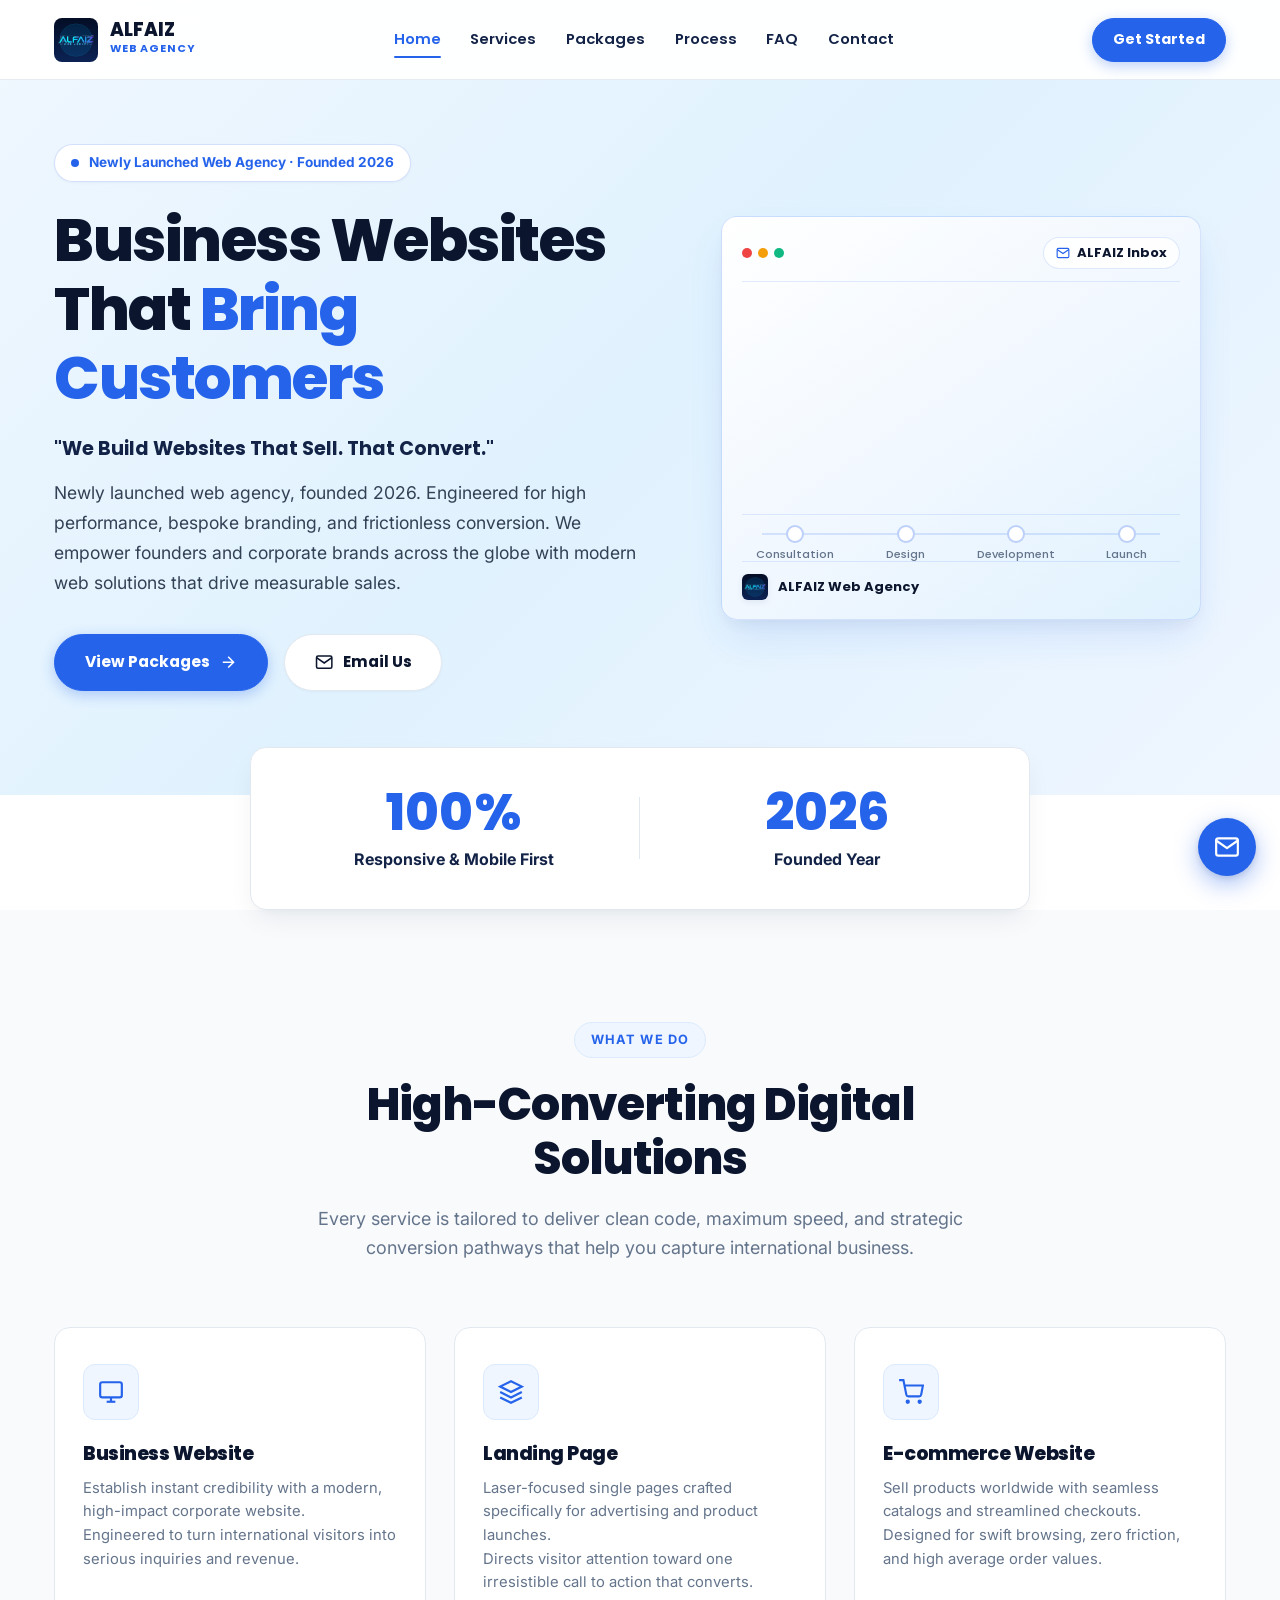
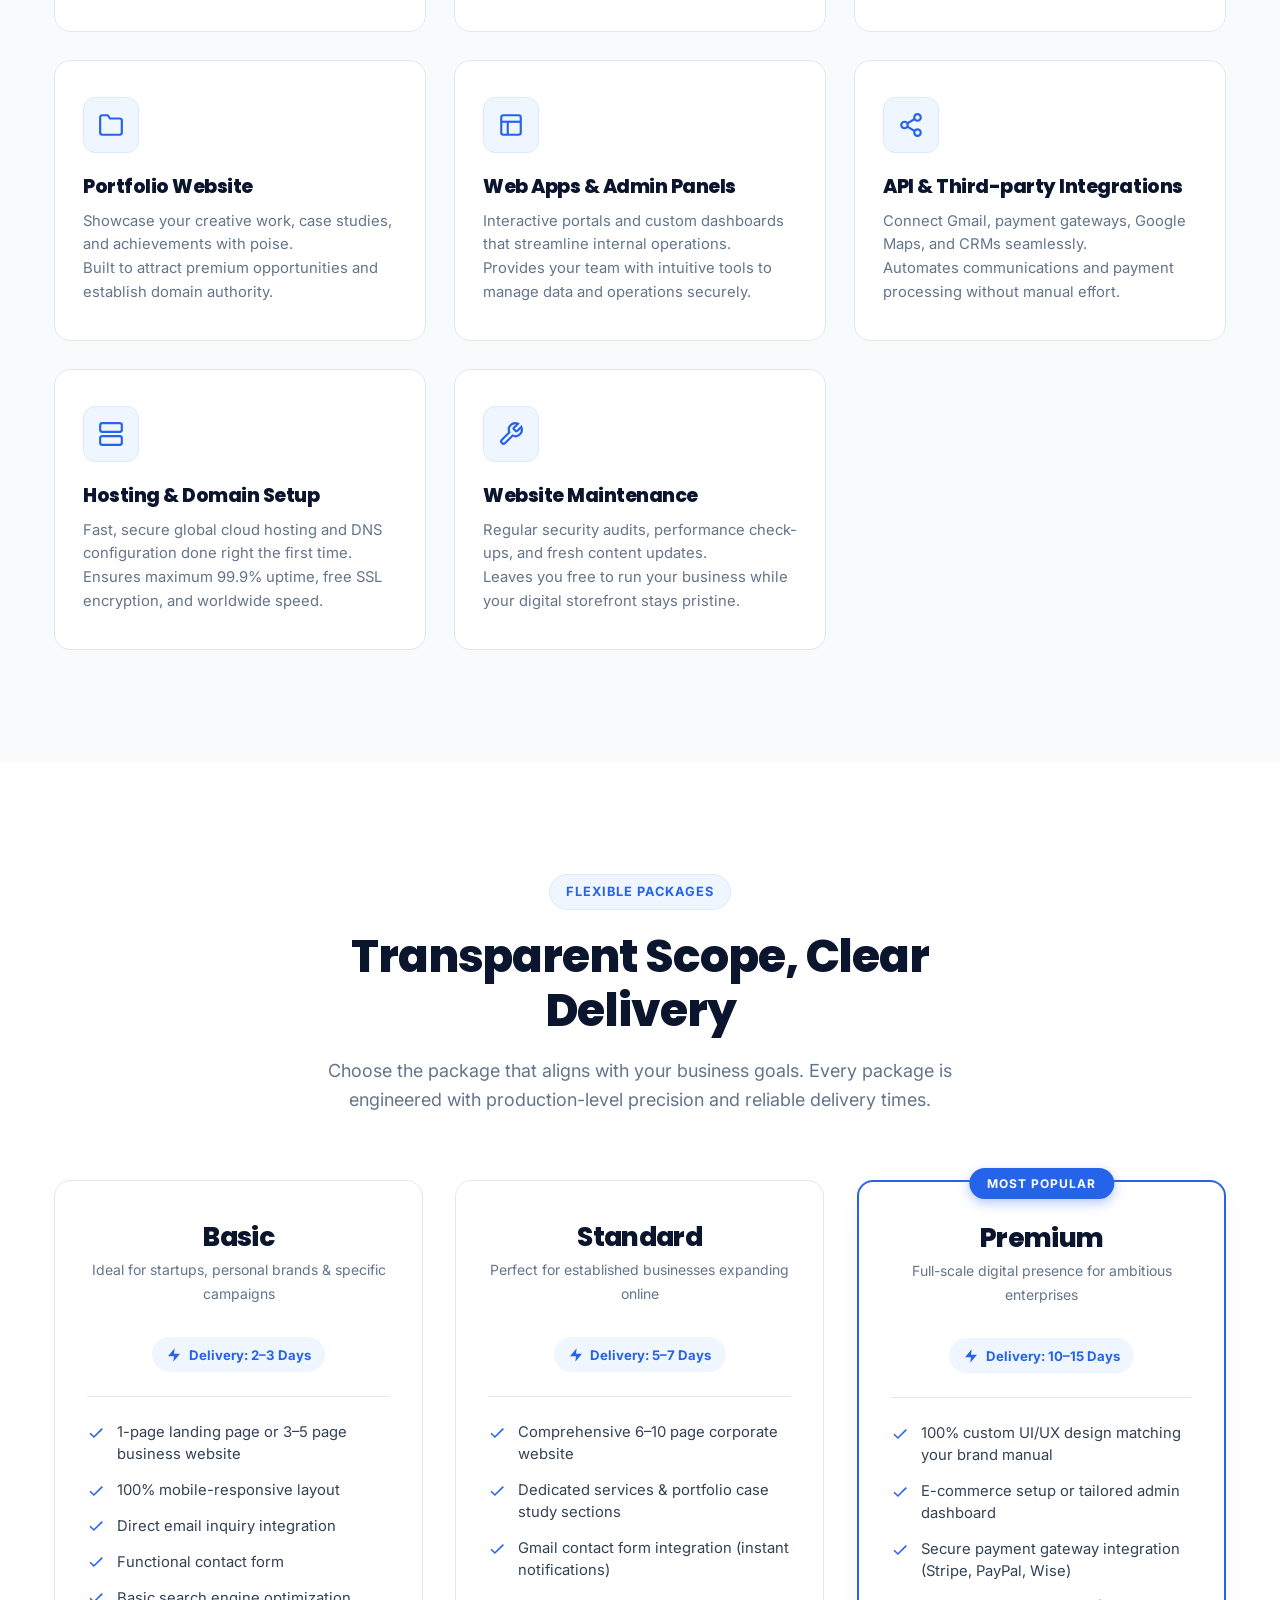
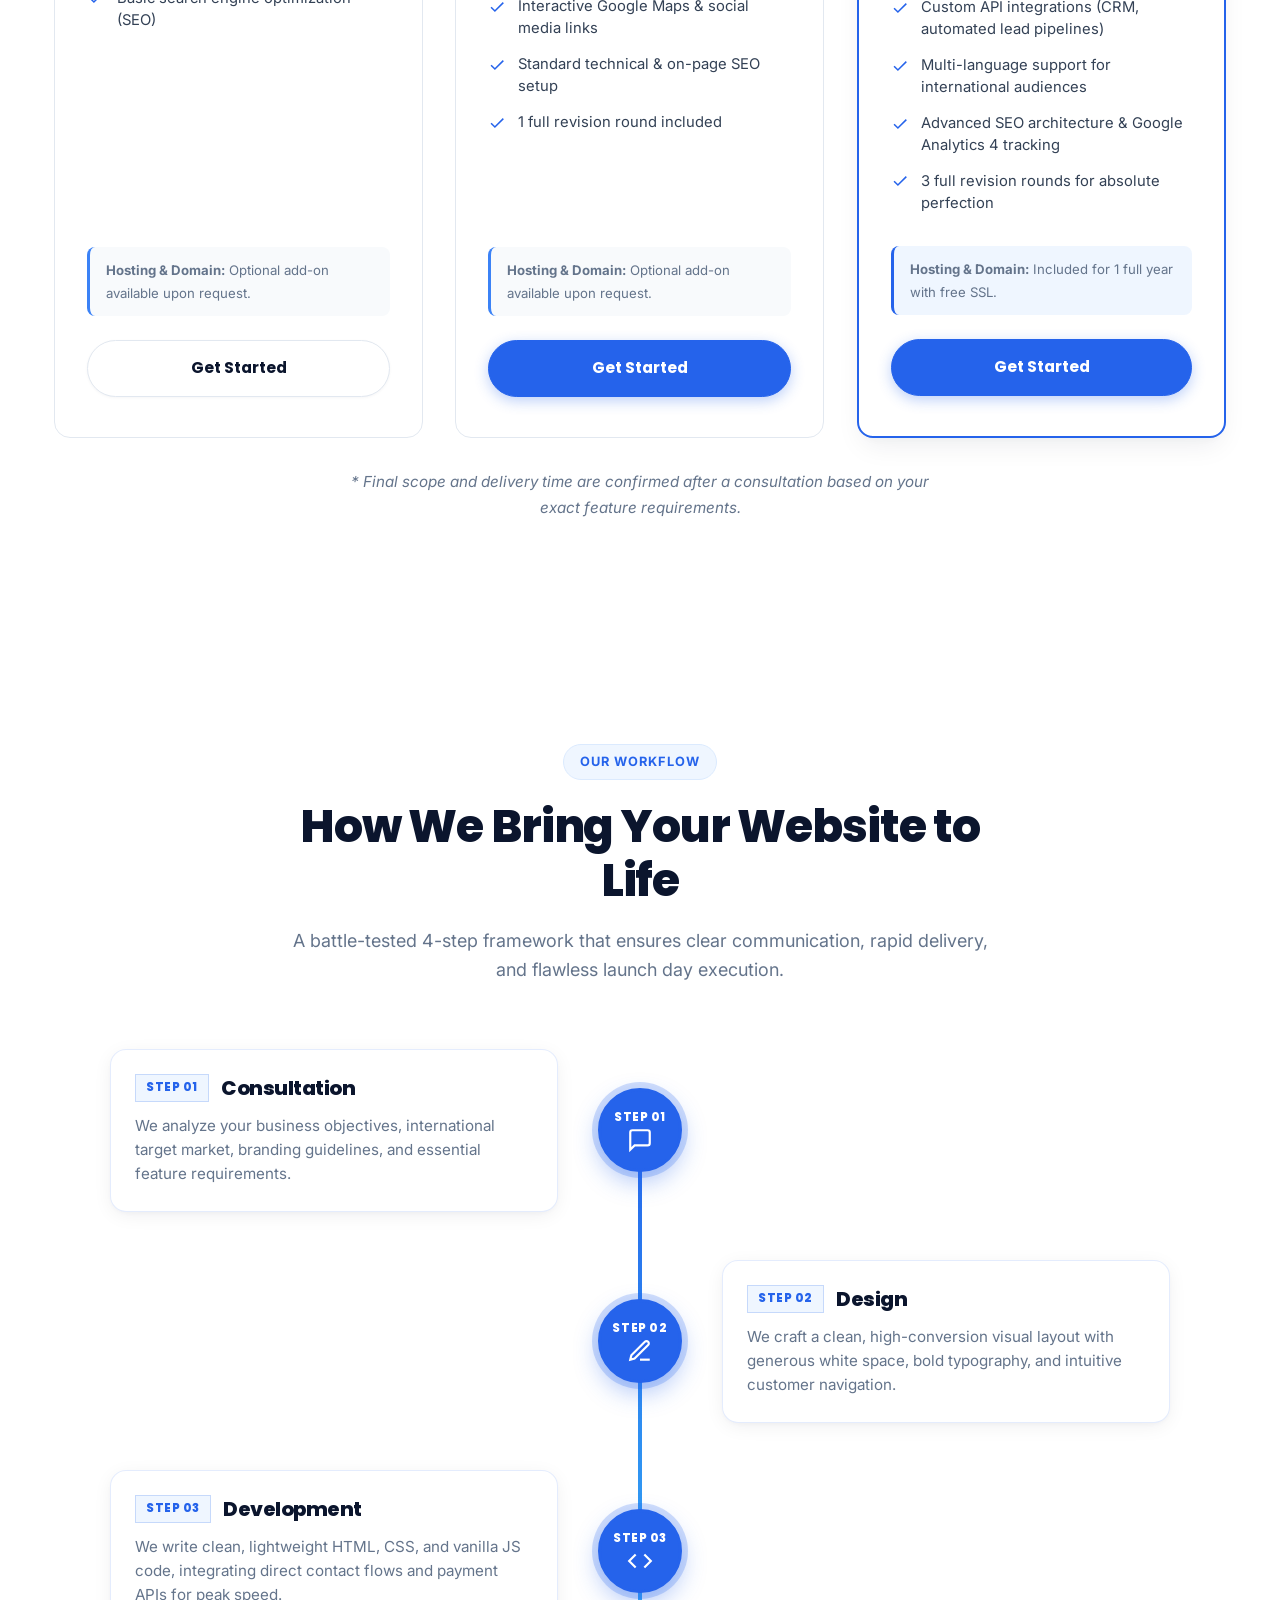
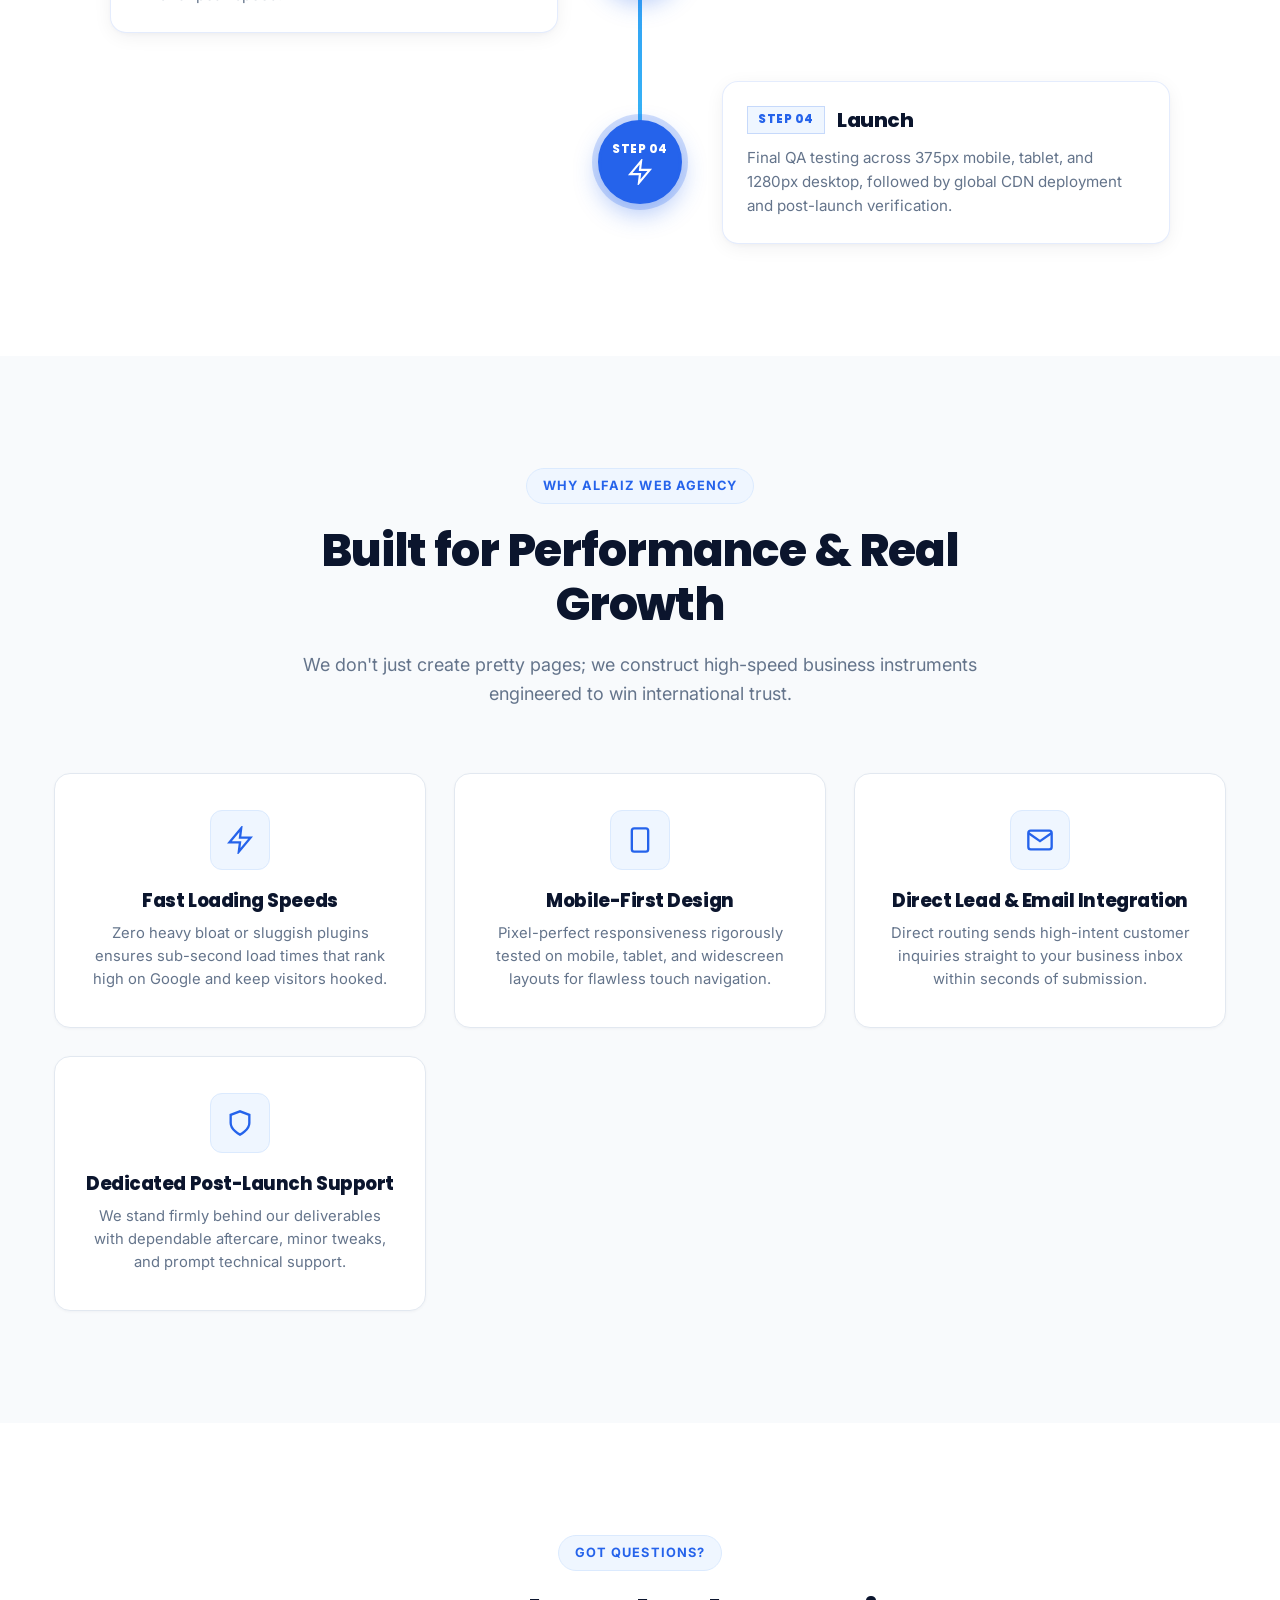
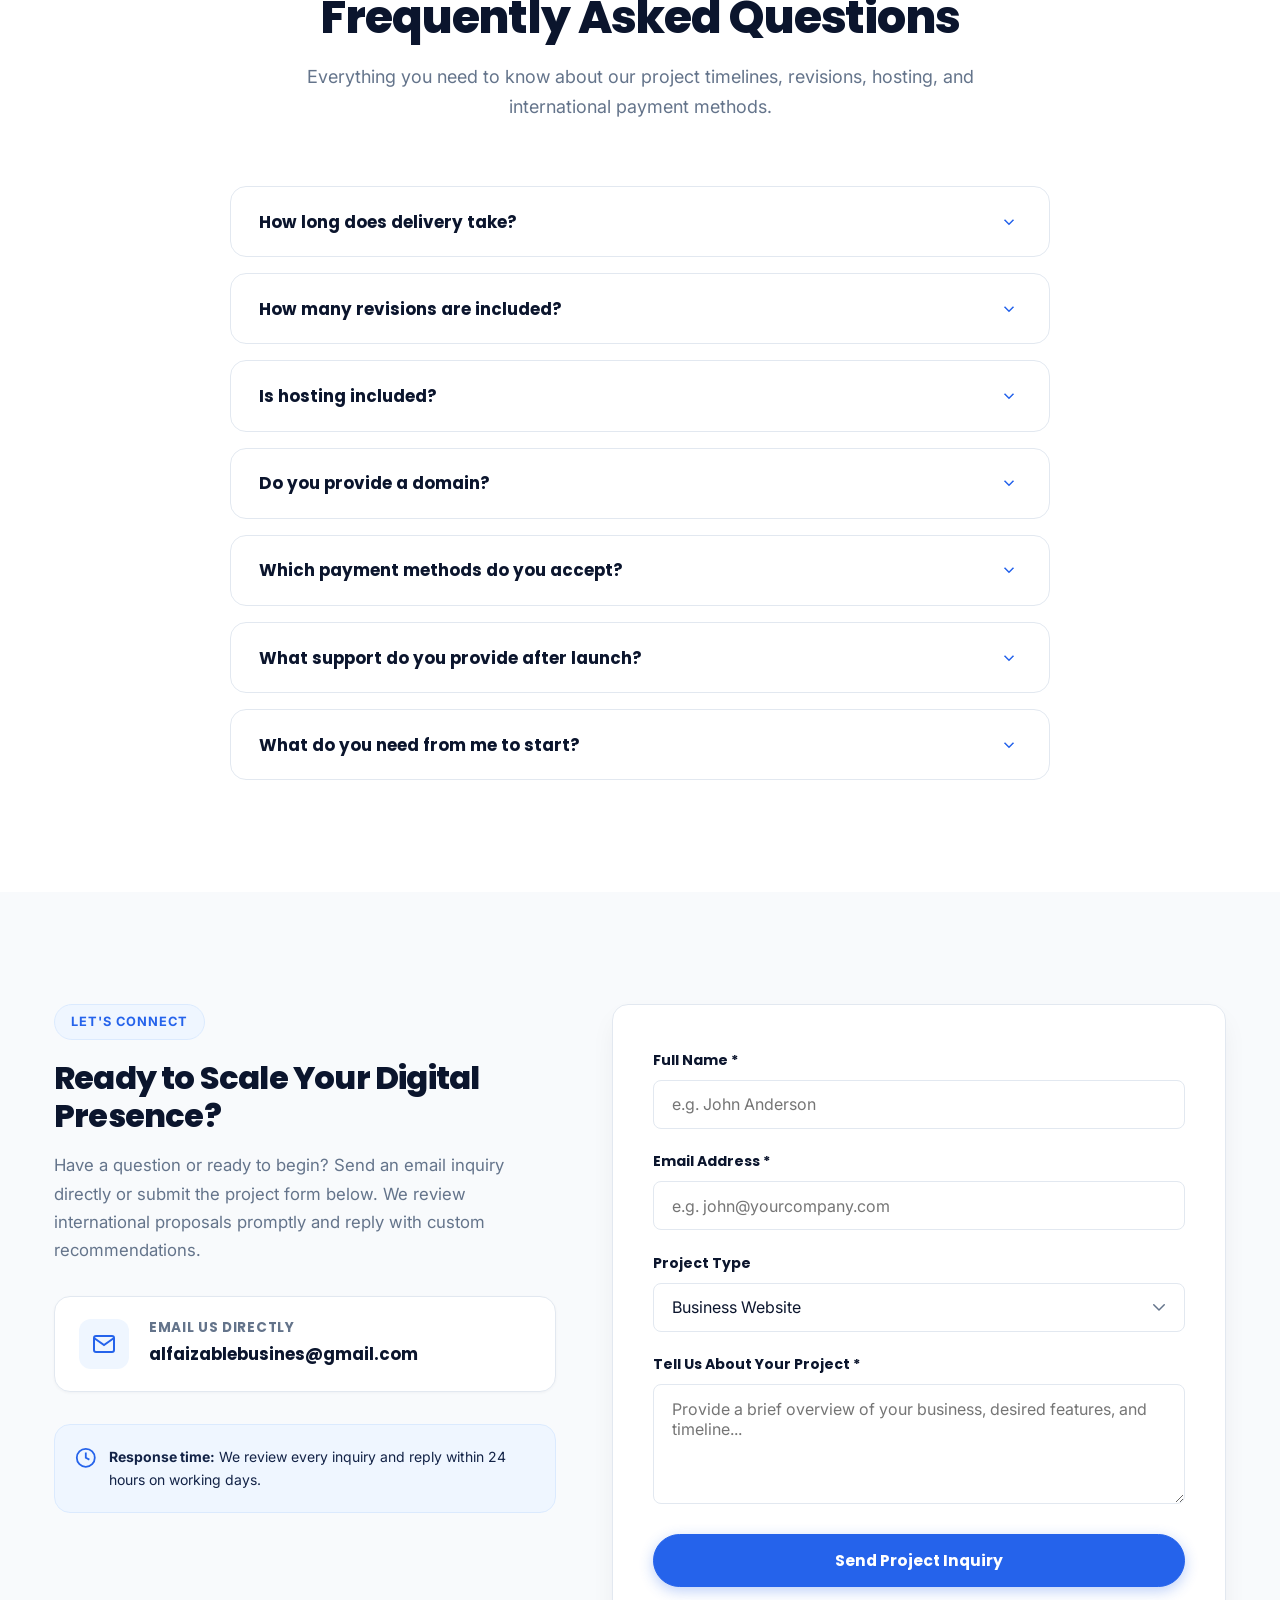
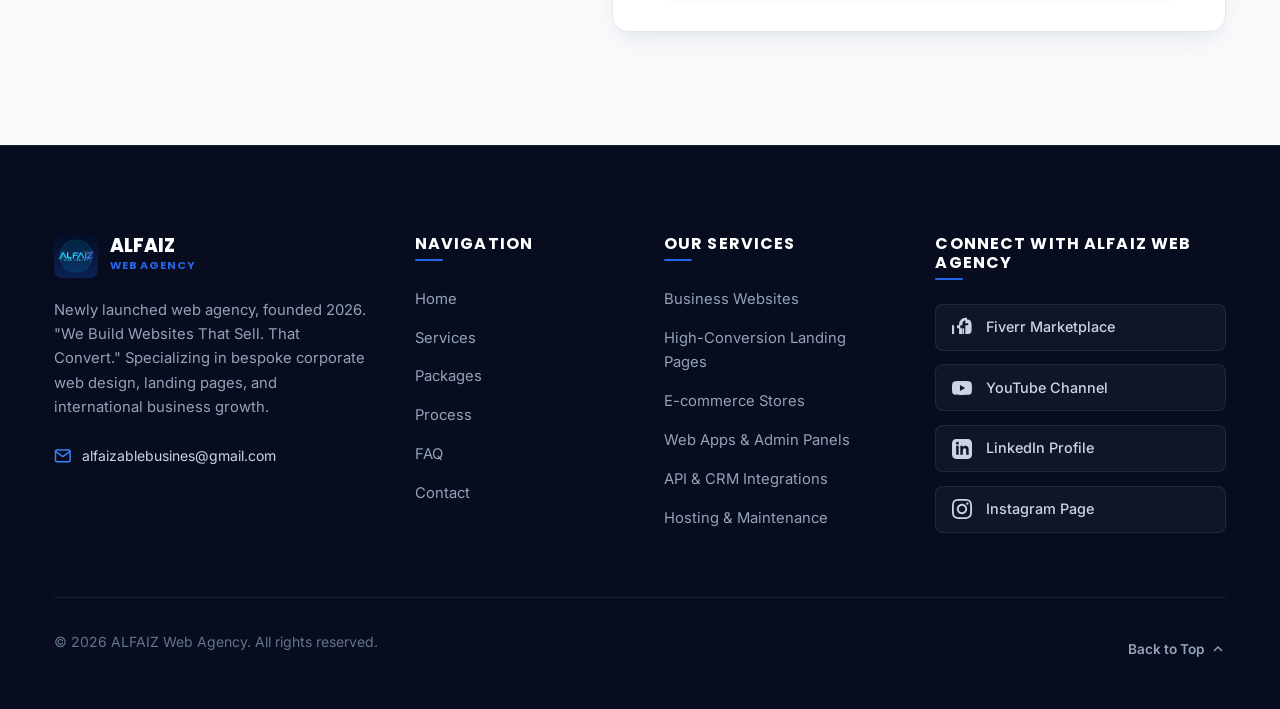
==== commit ced5ac1c: "fix: comprehensive multi-device mobile responsive layout (320px to 1440px+)" ====
--- a/index.html
+++ b/index.html
@@ -72,7 +72,7 @@
                     <a href="#process" class="nav-link">Process</a>
                     <a href="#faq" class="nav-link">FAQ</a>
                     <a href="#contact" class="nav-link">Contact</a>
-                    <a href="#contact" class="btn btn-primary btn-sm mobile-nav-cta" style="display: none;">Get Started</a>
+                    <a href="#contact" class="btn btn-primary btn-sm mobile-nav-cta">Get Started</a>
                 </nav>
                 <!-- Desktop Action CTA & Mobile Hamburger -->
                 <div class="nav-actions">
--- a/css/style.css
+++ b/css/style.css
@@ -90,6 +90,9 @@
   scroll-behavior: smooth;
   font-size: 16px;
   -webkit-text-size-adjust: 100%;
+  overflow-x: hidden;
+  width: 100%;
+  max-width: 100%;
 }
 
 body {
@@ -98,6 +101,9 @@
   background-color: var(--color-bg-body);
   line-height: 1.68;
   overflow-x: hidden;
+  width: 100%;
+  max-width: 100%;
+  position: relative;
   -webkit-font-smoothing: antialiased;
   -moz-osx-font-smoothing: grayscale;
 }
@@ -161,8 +167,9 @@
   max-width: var(--container-max);
   margin-left: auto;
   margin-right: auto;
-  padding-left: 1.5rem;
-  padding-right: 1.5rem;
+  padding-left: clamp(1rem, 3.5vw, 1.5rem);
+  padding-right: clamp(1rem, 3.5vw, 1.5rem);
+  box-sizing: border-box;
 }
 
 .section {
@@ -364,6 +371,10 @@
   gap: 1.85rem;
 }
 
+.nav-menu .mobile-nav-cta {
+  display: none;
+}
+
 .nav-link {
   font-family: var(--font-heading);
   font-size: 0.925rem;
@@ -2161,6 +2172,7 @@
   display: flex;
   align-items: center;
   gap: 0.75rem;
+  flex-wrap: wrap;
   margin-bottom: 0.75rem;
 }
 
@@ -2445,9 +2457,11 @@
 
 .channel-link {
   font-family: var(--font-heading);
-  font-size: 1.1rem;
+  font-size: clamp(0.85rem, 3.5vw, 1.05rem);
   font-weight: 700;
   color: var(--color-navy-900);
+  word-break: break-all;
+  overflow-wrap: anywhere;
 }
 
 .channel-link:hover {
@@ -2613,6 +2627,8 @@
   font-size: 0.875rem;
   color: #cbd5e1;
   transition: color var(--transition-fast);
+  word-break: break-all;
+  overflow-wrap: anywhere;
 }
 
 .footer-contact-link:hover {
@@ -2871,35 +2887,42 @@
 }
 
 /* --------------------------------------------------------------------------
-   17. Responsive Media Queries (Tested rigorously: 375px, 414px, 768px, 1280px)
+   17. Responsive Media Queries (Rigorous multi-device responsive system:
+       - 1024px+: Desktop / High-res monitors
+       - 768px - 1023px: Tablets & iPad portrait/landscape
+       - 480px - 767px: Phablets & standard smartphones (landscape/portrait)
+       - 360px - 479px: Compact mobile (iPhone 12/13/14/15, Galaxy S series)
+       - 320px - 359px: Ultra-compact mobile (iPhone SE, Galaxy Fold outer screen)
    -------------------------------------------------------------------------- */
 
-/* Breakpoint: Below 1024px (Tablet Landscape & Medium Screens) */
+/* Breakpoint: Below 1024px (Tablets & Medium Screens) */
 @media (max-width: 1023px) {
   :root {
-    --section-padding: 5.5rem 1.25rem;
-  }
-
-  /* Services & Packages: 2 columns at 768px / tablet */
+    --section-padding: 5rem 1.25rem;
+  }
+
+  /* Services Grid: 2 balanced columns */
   .services-grid {
     grid-template-columns: repeat(2, 1fr);
     gap: 1.5rem;
   }
 
+  /* Packages Grid: 2 columns with 3rd package centered below */
   .packages-grid {
     grid-template-columns: repeat(2, 1fr);
     gap: 1.5rem;
   }
 
-  .package-card.popular {
+  .package-card:nth-child(3) {
     grid-column: span 2;
-    max-width: 580px;
+    max-width: 540px;
     margin: 0 auto;
     width: 100%;
   }
 
   .why-us-grid {
     grid-template-columns: repeat(2, 1fr);
+    gap: 1.5rem;
   }
 
   .footer-top {
@@ -2910,11 +2933,16 @@
 
 /* Breakpoint: Below 992px (Mobile / Tablet Portrait) */
 @media (max-width: 991px) {
+  :root {
+    --header-height: 72px;
+    --header-height-compact: 66px;
+  }
+
   .hamburger {
     display: flex;
   }
 
-  /* Full-width dropdown menu below header */
+  /* Full-width mobile dropdown menu */
   .nav-menu {
     position: fixed;
     top: var(--header-height);
@@ -2927,7 +2955,7 @@
     flex-direction: column;
     align-items: stretch;
     padding: 1.25rem 1.5rem 1.75rem 1.5rem;
-    box-shadow: 0 16px 30px rgba(11, 21, 45, 0.12);
+    box-shadow: 0 16px 32px rgba(11, 21, 45, 0.12);
     border-bottom: 1px solid var(--color-border);
     transition: opacity var(--transition-fast), transform var(--transition-fast), visibility var(--transition-fast);
     z-index: 1050;
@@ -2956,22 +2984,32 @@
     align-items: center;
   }
 
-  /* Get Started button stays visible and compact in header */
   .nav-actions .btn {
     display: inline-flex;
-    padding: 0.5rem 1rem;
+    padding: 0.45rem 0.95rem;
     font-size: 0.85rem;
+    min-height: 42px;
+  }
+
+  .nav-menu .mobile-nav-cta {
+    display: inline-flex;
+    justify-content: center;
+    width: 100%;
+    margin-top: 0.75rem;
+    padding: 0.75rem 1rem;
     min-height: 44px;
-  }
-
-  .nav-menu .mobile-nav-cta {
-    display: none !important;
-  }
-
-  /* Hero: 1-column layout below 992px */
+    font-size: 0.95rem;
+  }
+
+  /* Hero: Stack to 1 column */
+  .hero {
+    padding-top: calc(var(--header-height) + 2.5rem);
+    padding-bottom: 4.5rem;
+  }
+
   .hero .container {
     grid-template-columns: 1fr;
-    gap: 2.75rem;
+    gap: 2.5rem;
     text-align: center;
   }
 
@@ -2982,11 +3020,6 @@
 
   .hero-cta-group {
     justify-content: center;
-  }
-
-  .hero-banner-wrapper {
-    width: 100%;
-    max-width: 100%;
   }
 
   .hero-banner-wrapper {
@@ -2999,24 +3032,60 @@
     max-width: 480px;
     margin: 0 auto;
   }
-}
-
-/* Breakpoint: Below 768px (Mobile Devices) */
+
+  /* Contact section: Stack to 1 column on tablets */
+  .contact-grid {
+    grid-template-columns: 1fr;
+    gap: 2.5rem;
+  }
+
+  .contact-info-col h3 {
+    font-size: 1.75rem;
+  }
+}
+
+/* Breakpoint: Below 768px (Standard Smartphone Viewports) */
 @media (max-width: 767px) {
   :root {
-    --section-padding: 4.5rem 1rem;
-    --header-height: 72px;
-  }
-
-  /* Extra bottom padding to body on mobile so floating email never covers footer/submit button */
+    --section-padding: 4rem 1rem;
+    --header-height: 68px;
+    --header-height-compact: 62px;
+  }
+
+  /* Safety bottom padding so fixed email button never obstructs forms or footer */
   body {
-    padding-bottom: 84px;
-  }
-
-  /* [REVISION]: Process Timeline Mobile (below 768px):
+    padding-bottom: 80px;
+  }
+
+  .container {
+    padding-left: 1rem;
+    padding-right: 1rem;
+  }
+
+  /* Stats Bar: compact spacing and single column */
+  .stats-bar-wrapper {
+    margin-top: 1rem;
+    margin-bottom: 1rem;
+  }
+
+  .stats-card {
+    grid-template-columns: 1fr;
+    gap: 1.25rem;
+    padding: 1.5rem 1.25rem;
+  }
+
+  .stat-item:not(:last-child)::after {
+    display: none;
+  }
+
+  .stat-number {
+    font-size: 2.25rem;
+  }
+
+  /* Process Timeline Mobile (below 768px):
      Single column. Line sits on the left edge, 48px circles on the line, cards to the right. No zig-zag. */
   .process-timeline-wrapper {
-    margin-top: 2rem;
+    margin-top: 1.75rem;
   }
 
   .process-timeline-line {
@@ -3027,13 +3096,13 @@
   }
 
   .process-timeline-list {
-    gap: 1.75rem;
+    gap: 1.5rem;
   }
 
   .process-timeline-item {
     display: grid;
-    grid-template-columns: 48px 1fr;
-    gap: 1.25rem;
+    grid-template-columns: 48px minmax(0, 1fr);
+    gap: 1.15rem;
     align-items: flex-start;
   }
 
@@ -3051,7 +3120,8 @@
   .process-timeline-item .process-card {
     grid-column: 2;
     grid-row: 1;
-    padding: 1.25rem;
+    padding: 1.15rem 1rem;
+    min-width: 0;
   }
 
   /* Circles 48px, touch-friendly spacing */
@@ -3067,15 +3137,15 @@
   }
 
   .step-marker svg {
-    width: 22px;
-    height: 22px;
+    width: 20px;
+    height: 20px;
   }
 
   /* Cards on mobile fade in from right */
   .process-timeline-item.step-left .process-card,
   .process-timeline-item.step-right .process-card {
     opacity: 0;
-    transform: translateX(24px);
+    transform: translateX(20px);
   }
 
   .process-timeline-item.is-revealed .process-card {
@@ -3083,13 +3153,7 @@
     transform: translateX(0);
   }
 
-  /* Contact grid: single column */
-  .contact-grid {
-    grid-template-columns: 1fr;
-    gap: 2.25rem;
-  }
-
-  /* FAQ: single column */
+  /* FAQ: single column & full width */
   .faq-container {
     width: 100%;
   }
@@ -3097,13 +3161,14 @@
   /* Footer: single column */
   .footer-top {
     grid-template-columns: 1fr;
-    gap: 2.25rem;
+    gap: 2rem;
+    margin-bottom: 2.5rem;
   }
 
   .footer-links-group {
     display: flex;
     flex-direction: column;
-    gap: 0.75rem;
+    gap: 0.65rem;
   }
 
   .footer-link {
@@ -3114,21 +3179,21 @@
 
   .footer-bottom {
     flex-direction: column;
-    gap: 1rem;
+    gap: 0.85rem;
     text-align: center;
   }
 
-  /* Floating email button: 52px on mobile, placed 16px from edges */
+  /* Floating email button: compact on mobile */
   .floating-email-wrapper {
     bottom: 16px;
     right: 16px;
   }
 
   .floating-email-btn {
-    width: 52px;
-    height: 52px;
-    min-width: 52px;
-    min-height: 52px;
+    width: 50px;
+    height: 50px;
+    min-width: 50px;
+    min-height: 50px;
   }
 
   .floating-email-btn svg {
@@ -3142,7 +3207,11 @@
   /* Services & Packages: 1 column below 640px */
   .services-grid {
     grid-template-columns: 1fr;
-    gap: 1.25rem;
+    gap: 1.15rem;
+  }
+
+  .service-card {
+    padding: 1.65rem 1.25rem;
   }
 
   .packages-grid {
@@ -3150,55 +3219,325 @@
     gap: 1.5rem;
   }
 
-  .package-card.popular {
+  .package-card {
+    padding: 1.85rem 1.25rem;
+  }
+
+  .package-card:nth-child(3) {
     grid-column: span 1;
     max-width: 100%;
   }
 
-  .stats-card {
-    grid-template-columns: 1fr;
-    gap: 1.5rem;
-    padding: 1.75rem 1.25rem;
-  }
-
-  .stat-item:not(:last-child)::after {
-    display: none;
-  }
-
   .why-us-grid {
     grid-template-columns: 1fr;
+    gap: 1.15rem;
+  }
+
+  .why-card {
+    padding: 1.65rem 1.25rem;
   }
 
   .contact-form-card {
-    padding: 1.75rem 1.25rem;
+    padding: 1.65rem 1.15rem;
   }
 
   .workflow-card {
-    padding: 1.25rem 1rem 1rem 1rem;
-  }
-}
-
-/* Breakpoint: Below 480px (Extra Small Phones e.g. 375px, 414px) */
+    padding: 1.15rem 0.95rem 0.95rem 0.95rem;
+  }
+}
+
+/* Breakpoint: Below 480px (Extra Small Phones e.g. 375px, 390px, 414px) */
 @media (max-width: 479px) {
-  /* Headline uses clamp() to scale cleanly */
+  :root {
+    --header-height: 64px;
+    --header-height-compact: 58px;
+    --section-padding: 3.5rem 0.85rem;
+  }
+
+  .container {
+    padding-left: 0.85rem;
+    padding-right: 0.85rem;
+  }
+
+  /* Header adjustments for 375px / 390px / 414px */
+  .navbar .container {
+    padding-left: 0.75rem;
+    padding-right: 0.75rem;
+  }
+
+  .brand-logo {
+    gap: 0.5rem;
+  }
+
+  .brand-logo img {
+    height: 36px;
+    width: auto;
+  }
+
+  .brand-name {
+    font-size: 1.05rem;
+  }
+
+  .brand-tag {
+    font-size: 0.6rem;
+  }
+
+  .nav-actions {
+    gap: 0.45rem;
+  }
+
+  .nav-actions .btn {
+    padding: 0.38rem 0.65rem;
+    font-size: 0.78rem;
+    min-height: 38px;
+    white-space: nowrap;
+  }
+
+  .hamburger {
+    width: 38px;
+    height: 38px;
+    min-width: 38px;
+    min-height: 38px;
+  }
+
+  /* Hero Section Typography & CTA Stacking */
+  .hero {
+    padding-top: calc(var(--header-height) + 1.25rem);
+    padding-bottom: 3.25rem;
+  }
+
+  .hero-pill {
+    font-size: 0.78rem;
+    padding: 0.32rem 0.75rem;
+    margin-bottom: 1rem;
+  }
+
   .hero-title {
-    font-size: clamp(1.85rem, 8vw, 2.35rem);
+    font-size: clamp(1.75rem, 7.8vw, 2.2rem);
+    line-height: 1.18;
+    margin-bottom: 0.85rem;
   }
 
   .hero-tagline {
-    font-size: 1.05rem;
-  }
-
-  /* Buttons go full width below 480px with >= 12px touch spacing */
+    font-size: 1rem;
+    margin-bottom: 0.65rem;
+  }
+
+  .hero-subtext {
+    font-size: 0.95rem;
+    line-height: 1.6;
+    margin-bottom: 1.5rem;
+  }
+
   .hero-cta-group {
     flex-direction: column;
     width: 100%;
-    gap: 12px;
+    gap: 10px;
   }
 
   .hero-cta-group .btn {
     width: 100%;
     justify-content: center;
+  }
+
+  /* Hero 4-Stage Card on Small Screens */
+  .workflow-card {
+    padding: 1rem 0.75rem 0.85rem 0.75rem;
+    border-radius: 12px;
+  }
+
+  .hero-scenes-viewport {
+    height: 195px;
+  }
+
+  .workflow-bubble {
+    padding: 0.45rem 0.7rem;
+    font-size: 0.78rem;
+    line-height: 1.38;
+  }
+
+  .client-bubble,
+  .reply-bubble {
+    max-width: 90%;
+  }
+
+  .scene-caption {
+    font-size: 0.7rem;
+    padding: 0.18rem 0.5rem;
+    max-width: 100%;
+  }
+
+  .scene-caption span {
+    overflow: hidden;
+    text-overflow: ellipsis;
+    white-space: nowrap;
+  }
+
+  .browser-chrome {
+    padding: 0.28rem 0.45rem;
+  }
+
+  .browser-address-bar {
+    max-width: 130px;
+    padding: 0.1rem 0.35rem;
+  }
+
+  .browser-url {
+    font-size: 0.62rem;
+  }
+
+  .browser-live-badge {
+    font-size: 0.62rem;
+    padding: 0.08rem 0.35rem;
+  }
+
+  .stage-label {
+    font-size: 0.56rem;
+    word-break: break-word;
+  }
+
+  /* Process Timeline below 480px */
+  .process-timeline-line {
+    left: 20px;
+  }
+
+  .process-timeline-item {
+    grid-template-columns: 40px minmax(0, 1fr);
+    gap: 0.85rem;
+  }
+
+  .process-timeline-item .process-node {
+    width: 40px;
+    height: 40px;
+  }
+
+  .step-marker {
+    width: 40px;
+    height: 40px;
+    border-width: 2px;
+    box-shadow: 0 0 0 3px var(--color-primary-subtle);
+  }
+
+  .step-marker svg {
+    width: 18px;
+    height: 18px;
+  }
+
+  .process-timeline-item .process-card {
+    padding: 0.95rem 0.85rem;
+  }
+
+  .step-title {
+    font-size: 1.1rem;
+  }
+
+  .step-desc {
+    font-size: 0.875rem;
+    line-height: 1.5;
+  }
+
+  /* Contact Cards below 480px */
+  .contact-channel-card {
+    padding: 0.95rem 0.85rem;
+    gap: 0.75rem;
+  }
+
+  .channel-icon {
+    width: 42px;
+    height: 42px;
+    min-width: 42px;
+  }
+
+  .channel-details h4 {
+    font-size: 0.72rem;
+  }
+
+  .contact-trust-note {
+    padding: 1rem 0.85rem;
+    font-size: 0.825rem;
+  }
+
+  .contact-form-card {
+    padding: 1.35rem 0.95rem;
+  }
+
+  .form-control {
+    padding: 0.7rem 0.85rem;
+    font-size: 0.95rem;
+    min-height: 44px;
+  }
+}
+
+/* Breakpoint: Below 360px (Ultra Compact Phones e.g. 320px iPhone SE 1st gen) */
+@media (max-width: 359px) {
+  :root {
+    --header-height: 60px;
+    --header-height-compact: 56px;
+    --section-padding: 3rem 0.65rem;
+  }
+
+  .container {
+    padding-left: 0.65rem;
+    padding-right: 0.65rem;
+  }
+
+  .brand-tag {
+    display: none;
+  }
+
+  .nav-actions .btn {
+    display: none;
+  }
+
+  .nav-menu .mobile-nav-cta {
+    display: flex !important;
+    justify-content: center;
+    width: 100%;
+    margin-top: 0.5rem;
+  }
+
+  .hero-title {
+    font-size: 1.65rem;
+  }
+
+  .workflow-card {
+    padding: 0.85rem 0.65rem;
+  }
+
+  .browser-address-bar {
+    max-width: 105px;
+  }
+
+  .process-timeline-item {
+    grid-template-columns: 36px minmax(0, 1fr);
+    gap: 0.65rem;
+  }
+
+  .process-timeline-line {
+    left: 18px;
+  }
+
+  .process-timeline-item .process-node {
+    width: 36px;
+    height: 36px;
+  }
+
+  .step-marker {
+    width: 36px;
+    height: 36px;
+  }
+
+  .step-marker svg {
+    width: 16px;
+    height: 16px;
+  }
+
+  .process-timeline-item .process-card {
+    padding: 0.85rem 0.65rem;
+  }
+
+  .step-title {
+    font-size: 1rem;
   }
 }
 
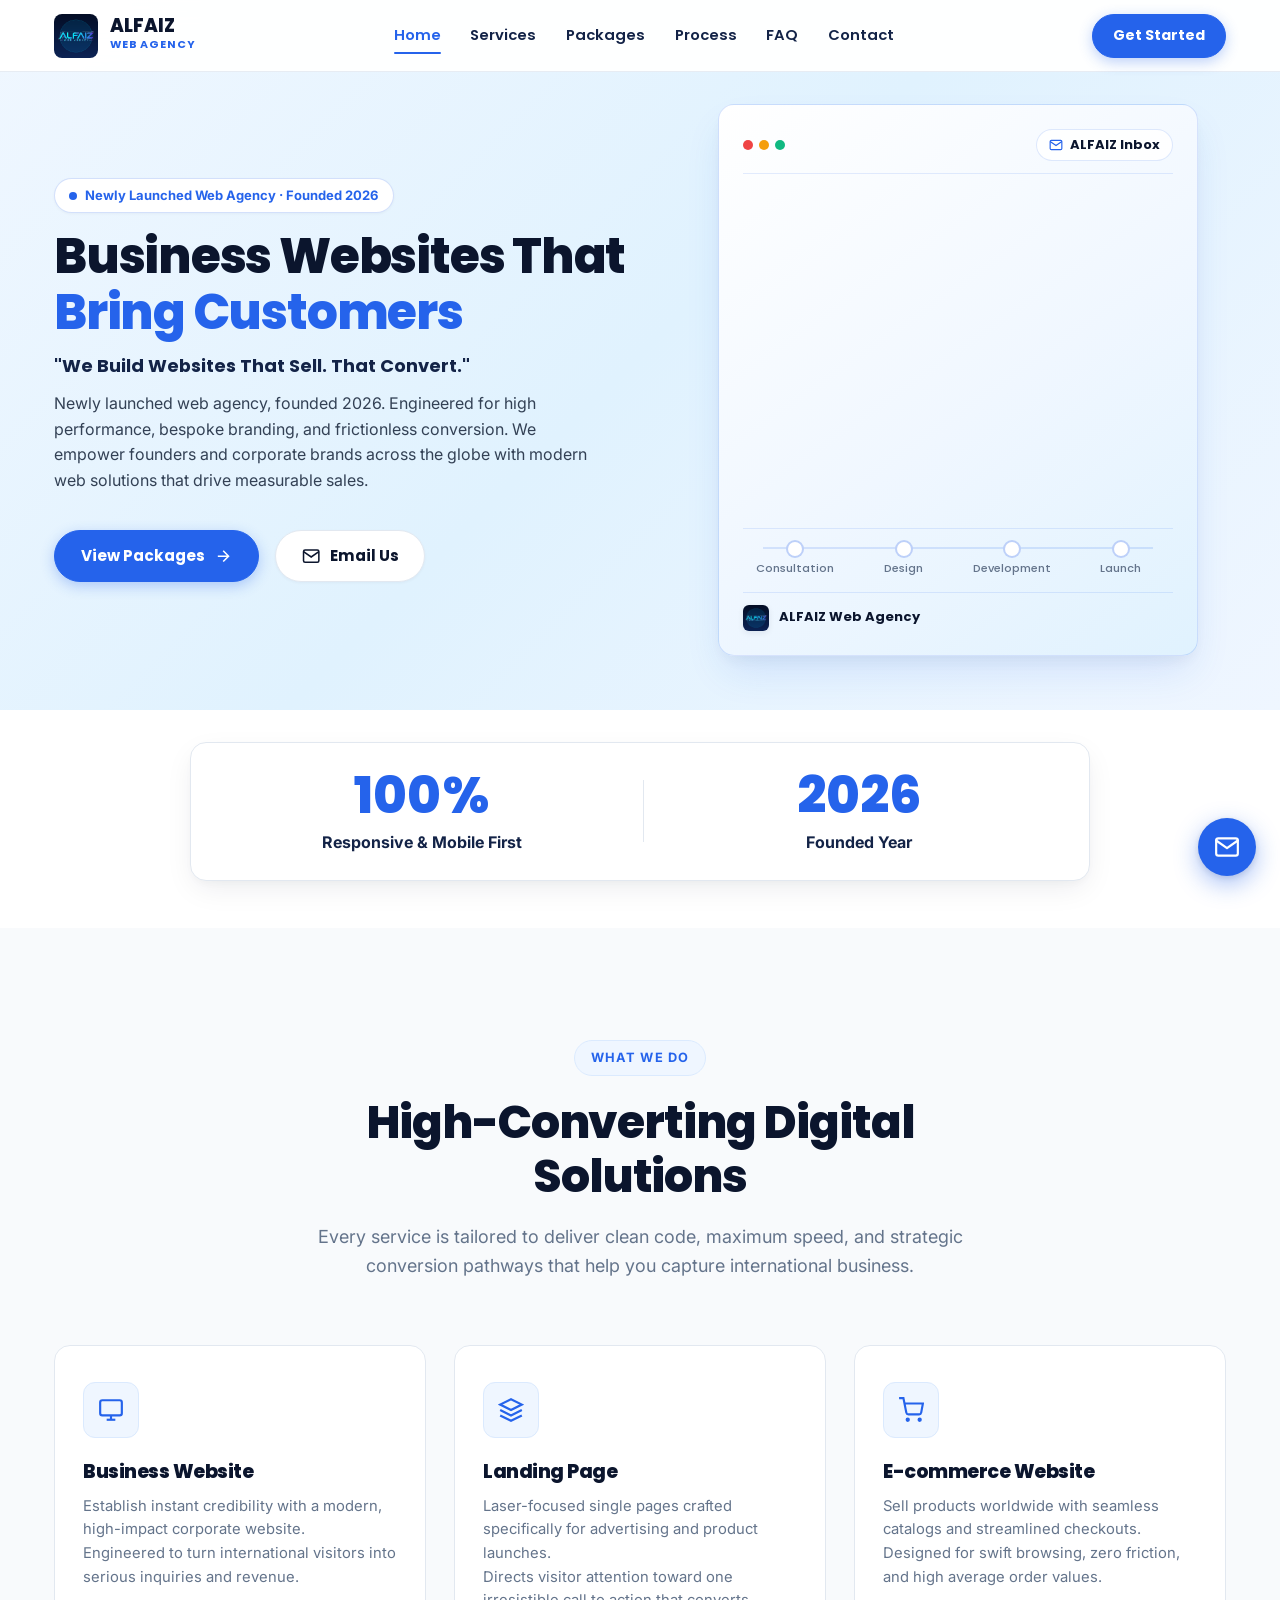
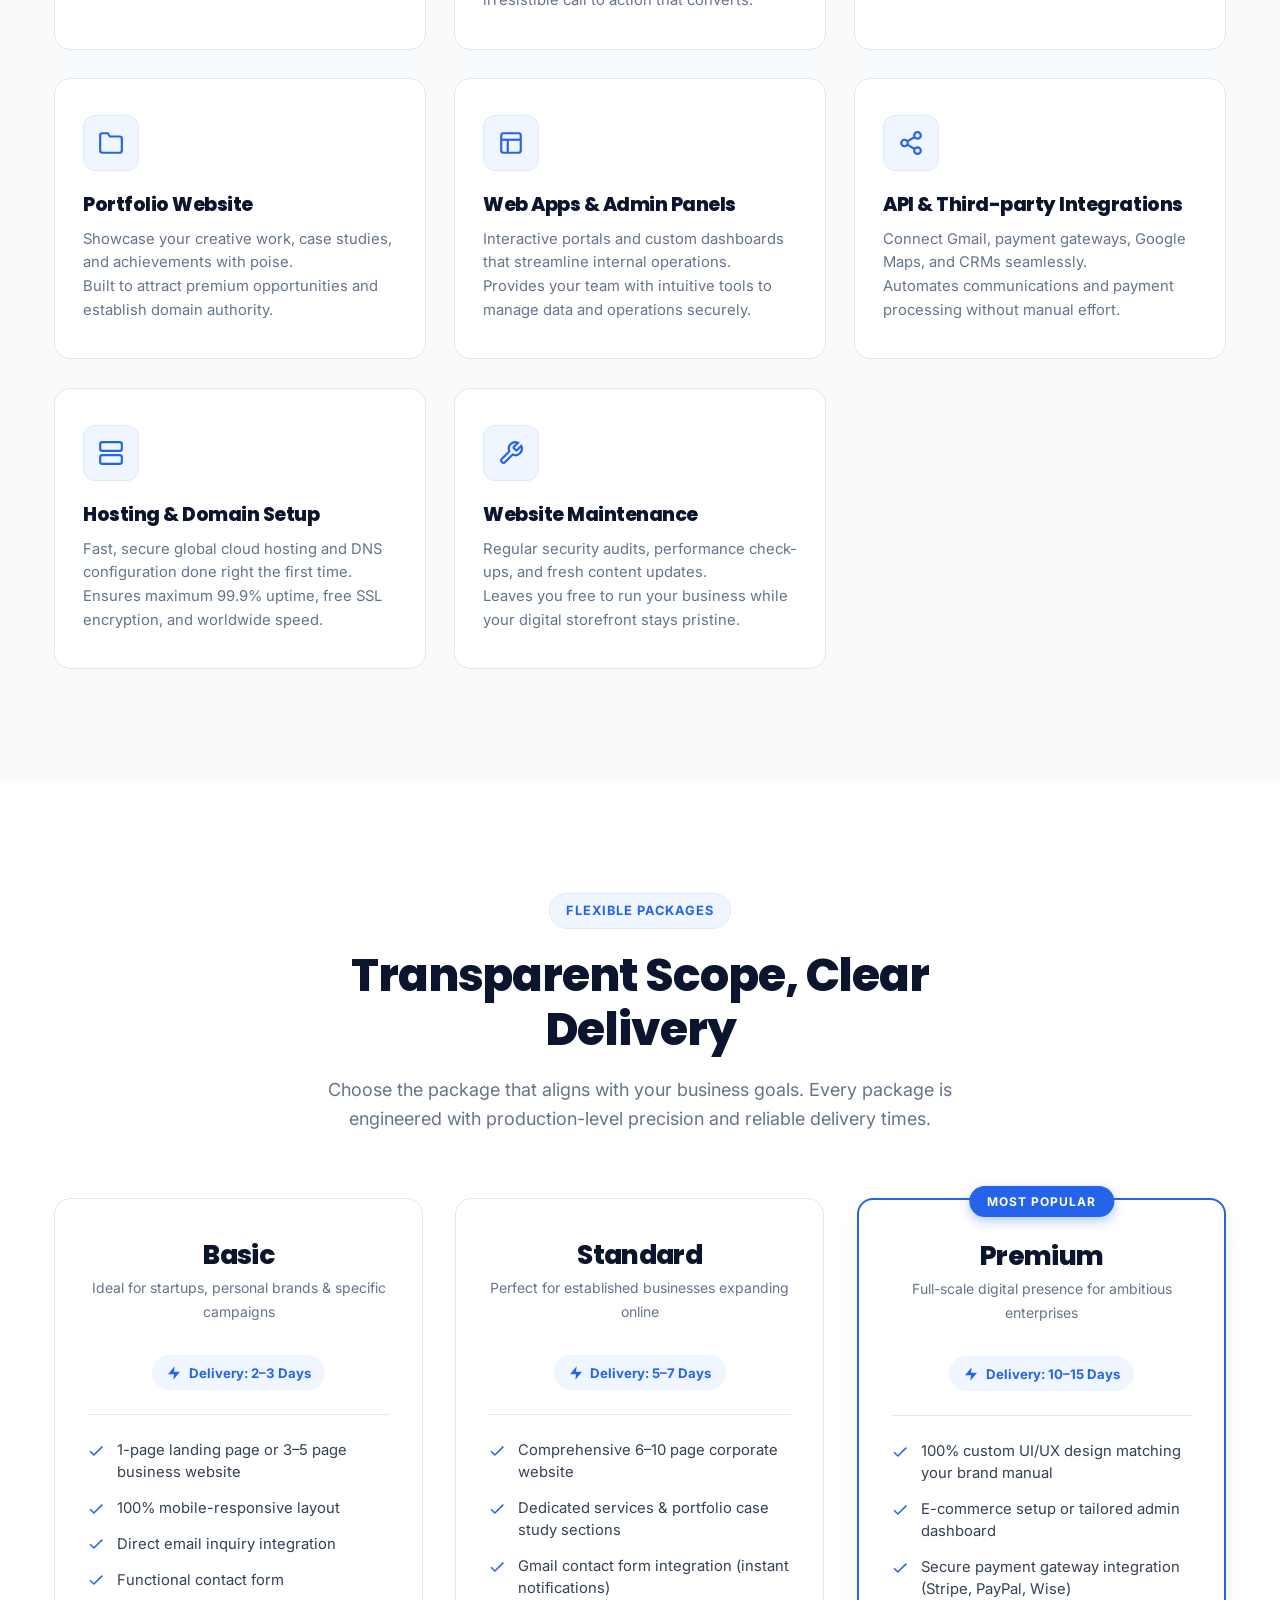
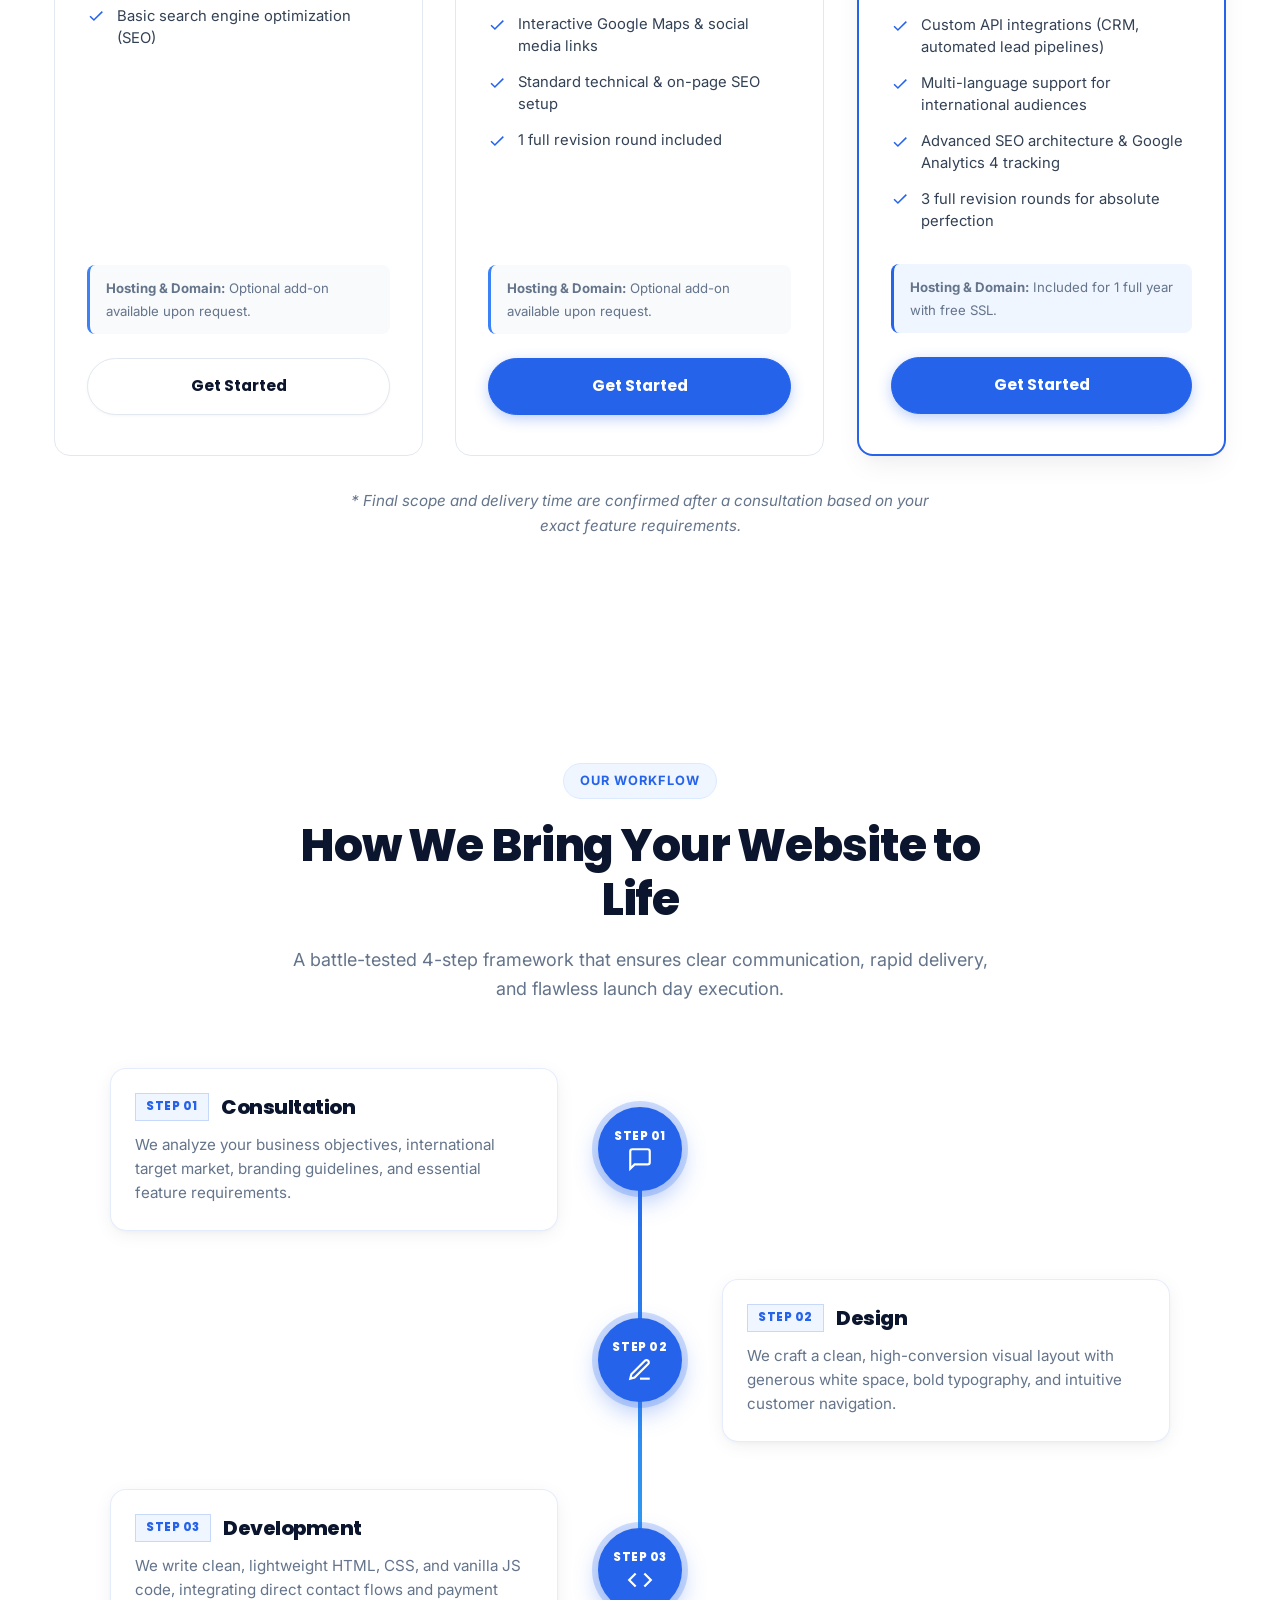
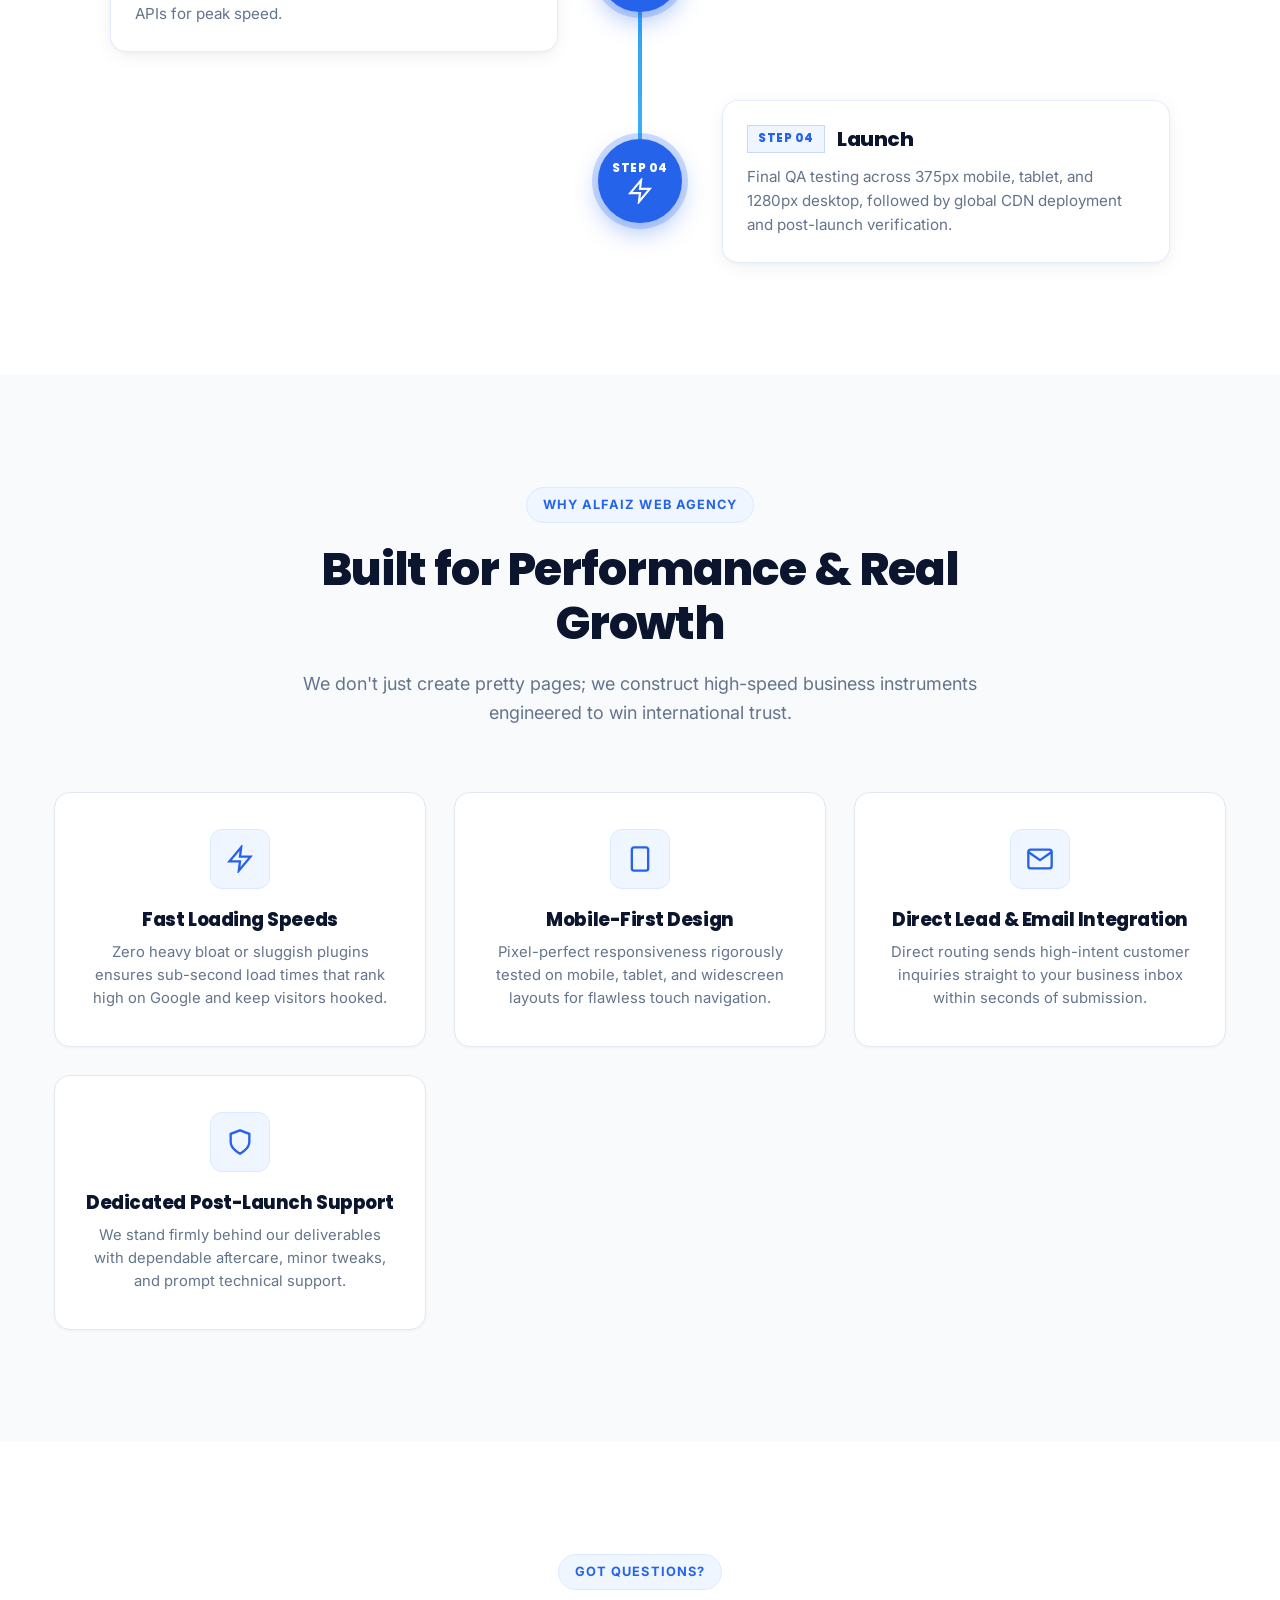
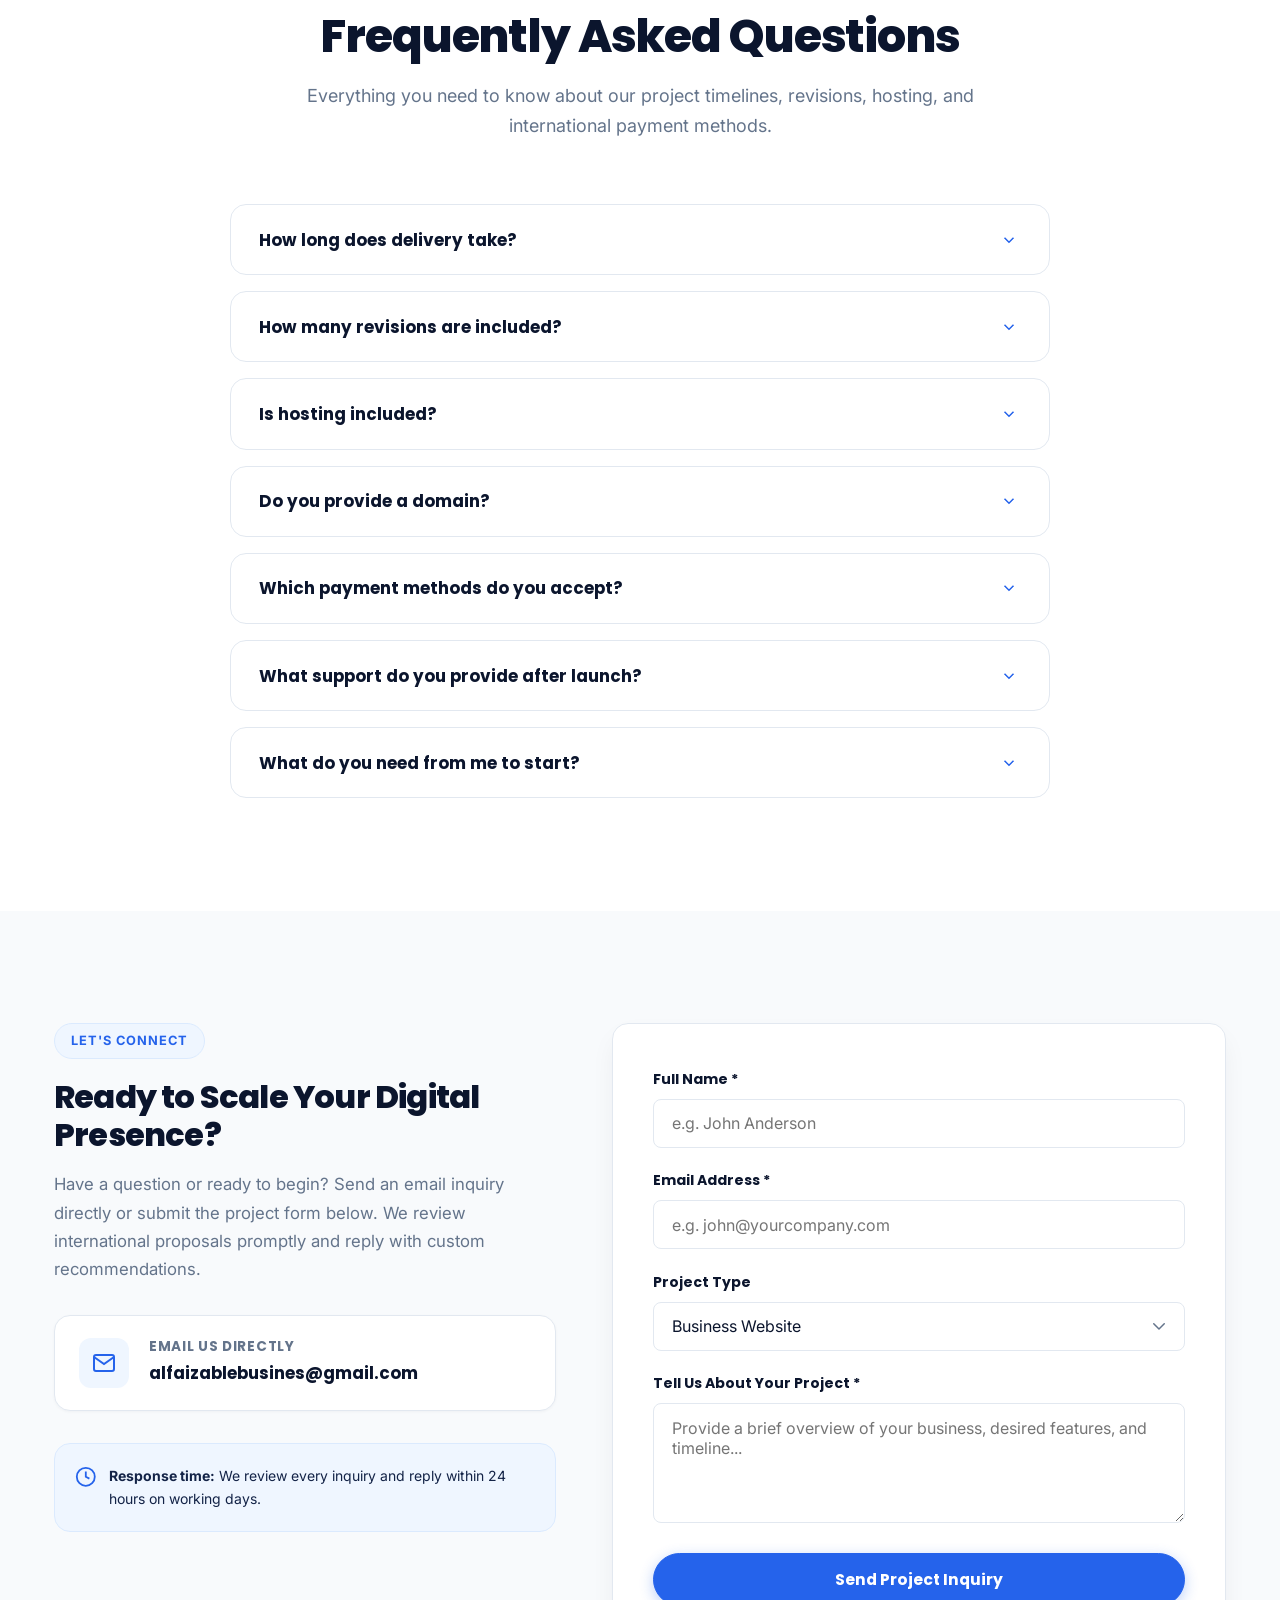
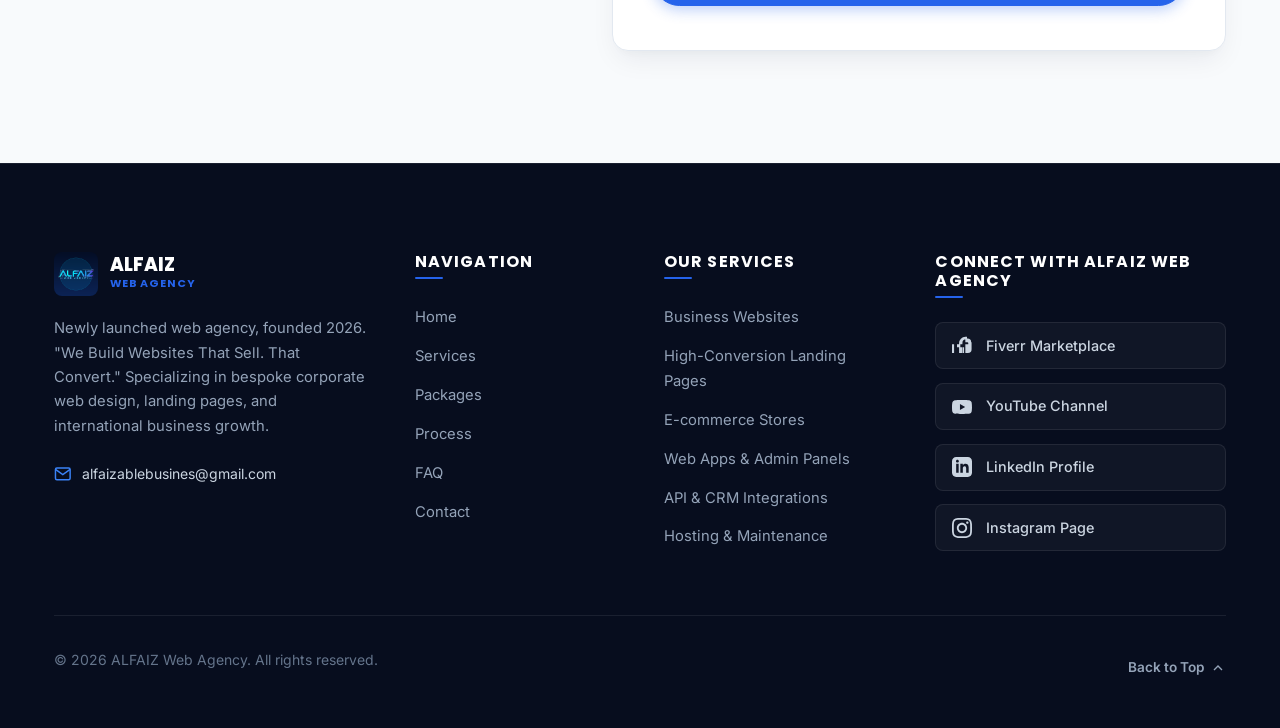
==== commit 50b71379: "move stats bar below hero" ====
--- a/index.html
+++ b/index.html
@@ -106,7 +106,8 @@
                             <span>Newly Launched Web Agency · Founded 2026</span>
                         </div>
                         <h1 class="hero-title">
-                            Business Websites That
+                            <!-- [REVISION]: Headline line breaks on desktop: "Business Websites That" and "Bring Customers" -->
+                            Business Websites That<br class="hero-title-break">
                             <span class="highlight-blue">Bring Customers</span>
                         </h1>
                         <p class="hero-tagline">"We Build Websites That Sell. That Convert."</p>
@@ -413,10 +414,9 @@
             </section>
             <!-- ======================================================================
          3. STATS BAR
-         [REVISION]: All years-of-experience and client-count claims removed.
-         Contains only verified numbers / placeholders marked in code comments.
+         [REVISION]: Placed as a separate section below hero (position: relative, margin-top: 0, no overlap)
          ====================================================================== -->
-            <div class="stats-bar-wrapper" id="stats">
+            <section class="stats-section stats-bar-wrapper" id="stats">
                 <div class="container">
                     <div class="stats-card reveal reveal-up">
                         <!-- Stat 1: Verified Technical Delivery Standard -->
@@ -425,7 +425,7 @@
                                 <span class="stat-count" data-target="100">0</span>
                                 <span>%</span>
                             </div>
-                            <div class="stat-label">Responsive & Mobile First</div>
+                            <div class="stat-label">Responsive &amp; Mobile First</div>
                         </div>
                         <!-- Stat 2: Verified Launch Year Placeholder -->
                         <!-- NOTE TO OWNER: Update data-target with verified figures (e.g. verified project milestones or launch year) -->
@@ -437,7 +437,7 @@
                         </div>
                     </div>
                 </div>
-            </div>
+            </section>
             <!-- ======================================================================
          4. SERVICES SECTION
          ====================================================================== -->
--- a/css/style.css
+++ b/css/style.css
@@ -71,8 +71,8 @@
   /* [REVISION]: Increased spacing between sections */
   --container-max: 1220px;
   --section-padding: 7rem 1.5rem;
-  --header-height: 80px;
-  --header-height-compact: 66px;
+  --header-height: 72px;
+  --header-height-compact: 62px;
 }
 
 /* --------------------------------------------------------------------------
@@ -453,42 +453,43 @@
 
 /* --------------------------------------------------------------------------
    5. Hero Section
-   [REVISION]: Reduced clutter, replaced fake stats card with an auto-playing
-   prototype slider from assets/prototypes/, added Email Us button.
+   [REVISION]: Layout fixed: padding-bottom at least 48px, 16px extra space
+   between subtext and buttons, headline line breaks on desktop.
    -------------------------------------------------------------------------- */
 .hero {
-  padding-top: calc(var(--header-height) + 4rem);
-  padding-bottom: 6.5rem;
+  padding-top: calc(var(--header-height) + 2rem);
+  padding-bottom: clamp(48px, 6vh, 64px); /* [REVISION]: padding-bottom at least 48px */
   background: linear-gradient(135deg, #f0f7ff 0%, #e0f2fe 50%, #eff6ff 100%);
   position: relative;
   overflow: hidden;
+  box-sizing: border-box;
 }
 
 .hero .container {
   display: grid;
   grid-template-columns: 1.05fr 0.95fr;
   align-items: center;
-  gap: 3.5rem;
+  gap: clamp(1.75rem, 3.5vw, 3rem);
   position: relative;
   z-index: 2;
 }
 
 .hero-content {
-  max-width: 600px;
+  max-width: 580px;
 }
 
 .hero-pill {
   display: inline-flex;
   align-items: center;
-  gap: 0.6rem;
-  padding: 0.4rem 1rem;
+  gap: 0.5rem;
+  padding: 0.35rem 0.9rem;
   background: var(--color-white);
   border: 1px solid rgba(37, 99, 235, 0.2);
   border-radius: var(--radius-full);
-  font-size: 0.85rem;
+  font-size: 0.8125rem;
   font-weight: 700;
   color: var(--color-primary);
-  margin-bottom: 1.5rem;
+  margin-bottom: 1rem;
   box-shadow: var(--shadow-xs);
 }
 
@@ -500,11 +501,17 @@
 }
 
 .hero-title {
-  font-size: clamp(2.4rem, 4.8vw, 3.75rem);
+  font-size: clamp(2.2rem, 3.8vw, 3.4rem);
   color: var(--color-navy-900);
   line-height: 1.15;
-  margin-bottom: 1.25rem;
+  margin-bottom: 0.85rem;
   font-weight: 800;
+  letter-spacing: -0.025em;
+}
+
+/* [REVISION]: Headline line breaks on desktop: "Business Websites That" & "Bring Customers" */
+.hero-title-break {
+  display: block;
 }
 
 .hero-title .highlight-blue {
@@ -513,17 +520,19 @@
 
 .hero-tagline {
   font-family: var(--font-heading);
-  font-size: 1.2rem;
+  font-size: clamp(1.05rem, 1.4vw, 1.18rem);
   font-weight: 700;
   color: var(--color-navy-800);
-  margin-bottom: 0.85rem;
+  margin-bottom: 0.75rem;
+  line-height: 1.35;
 }
 
 .hero-subtext {
-  font-size: 1.1rem;
+  font-size: clamp(0.925rem, 1.25vw, 1.025rem);
   color: var(--color-text-main);
-  line-height: 1.7;
-  margin-bottom: 2.25rem;
+  line-height: 1.62;
+  margin-bottom: calc(1.25rem + 16px); /* [REVISION]: 16px more space between subtext and buttons */
+  max-width: 540px;
 }
 
 .hero-cta-group {
@@ -531,16 +540,19 @@
   flex-wrap: wrap;
   align-items: center;
   gap: 1rem;
+}
+
+.hero-cta-group .btn {
+  padding: 0.75rem 1.6rem;
+  font-size: 0.95rem;
 }
 
 /* [REVISION]: Hero Right-Side Looping Decorative Workflow Animation
    12-second CSS keyframe loop displaying four stage scenes:
-   - 0s to 3s: Stage 1 (Consultation: Chat bubbles conversation)
-   - 3s to 6s: Stage 2 (Design: Wireframe shapes and color swatches)
-   - 6s to 9s: Stage 3 (Development: Code editor with typed code lines and blinking cursor)
-   - 9s to 11s: Stage 4 (Launch: Browser window with colorful website and Live badge)
-   - 11s to 12s: Fade out and seamless reset
-   Synced with 4-stage tracker (Consultation, Design, Development, Launch)
+   - Card height auto, with no fixed height.
+   - display: flex; flex-direction: column; gap: 16px; padding: 24px.
+   - Scale wireframe and code scenes with width: 100% and aspect-ratio: 4 / 3.
+   - Stage tracker and footer row inside the card.
    -------------------------------------------------------------------------- */
 .hero-banner-wrapper {
   position: relative;
@@ -554,9 +566,13 @@
   border: 1.5px solid rgba(37, 99, 235, 0.18);
   border-radius: var(--radius-card); /* 16px */
   box-shadow: 0 20px 40px -8px rgba(37, 99, 235, 0.14), 0 8px 18px -4px rgba(11, 21, 45, 0.06);
-  padding: 1.25rem 1.25rem 1.15rem 1.25rem;
+  padding: 24px; /* [REVISION]: 24px padding */
   width: 100%;
   max-width: 100%;
+  height: auto; /* [REVISION]: Card height auto, no fixed height */
+  display: flex; /* [REVISION]: display: flex; flex-direction: column; gap: 16px */
+  flex-direction: column;
+  gap: 16px;
   position: relative;
   overflow: hidden;
   box-sizing: border-box;
@@ -567,9 +583,9 @@
   display: flex;
   align-items: center;
   justify-content: space-between;
-  padding-bottom: 0.75rem;
+  padding-bottom: 12px;
   border-bottom: 1px solid rgba(37, 99, 235, 0.12);
-  margin-bottom: 0.85rem;
+  margin-bottom: 0;
 }
 
 .workflow-window-dots {
@@ -614,15 +630,17 @@
   display: flex;
   flex-direction: column;
   position: relative;
-  gap: 0.85rem;
-}
-
-/* 4-Stage Scene Viewport: Fixed height container for smooth transitions */
+  gap: 16px;
+  width: 100%;
+}
+
+/* [REVISION]: 4-Stage Scene Viewport: aspect-ratio 4/3 scales responsively without overflowing */
 .hero-scenes-viewport {
   position: relative;
   width: 100%;
-  height: 205px;
+  aspect-ratio: 4 / 3;
   overflow: hidden;
+  border-radius: 8px;
 }
 
 .scene-stage {
@@ -634,6 +652,7 @@
   display: flex;
   flex-direction: column;
   justify-content: space-between;
+  gap: 8px;
   opacity: 0;
   pointer-events: none;
   box-sizing: border-box;
@@ -1761,25 +1780,31 @@
 
 /* --------------------------------------------------------------------------
    6. Stats Bar
-   [REVISION]: Kept only "100% Responsive" and "Global Clients". Clean 2-column.
+   [REVISION]: Placed as a separate section below hero (margin-top: 0, position: relative,
+   no negative margin or overlap, max-width 900px, 24px padding, soft shadow)
    -------------------------------------------------------------------------- */
+.stats-section,
 .stats-bar-wrapper {
   position: relative;
-  margin-top: -3rem;
-  z-index: 10;
+  margin-top: 0;
+  padding: 32px 0 48px 0;
+  z-index: 5;
+  background: transparent;
 }
 
 .stats-card {
   background: var(--color-white);
-  border-radius: var(--radius-card);
-  padding: 2.25rem 2rem;
-  box-shadow: var(--shadow-md);
+  border-radius: var(--radius-card); /* 16px */
+  padding: 24px; /* [REVISION]: 24px padding */
+  box-shadow: 0 10px 30px -4px rgba(11, 21, 45, 0.08), 0 4px 12px -2px rgba(11, 21, 45, 0.04); /* soft shadow */
   border: 1px solid var(--color-border-light);
   display: grid;
   grid-template-columns: repeat(2, 1fr);
-  gap: 2rem;
-  max-width: 780px;
-  margin: 0 auto;
+  gap: 24px;
+  max-width: 900px; /* [REVISION]: max-width 900px */
+  margin: 0 auto; /* centered */
+  box-sizing: border-box;
+  width: 100%;
 }
 
 .stat-item {
@@ -3003,13 +3028,13 @@
 
   /* Hero: Stack to 1 column */
   .hero {
-    padding-top: calc(var(--header-height) + 2.5rem);
-    padding-bottom: 4.5rem;
+    padding-top: calc(var(--header-height) + 2rem);
+    padding-bottom: 48px; /* [REVISION]: padding-bottom at least 48px */
   }
 
   .hero .container {
     grid-template-columns: 1fr;
-    gap: 2.5rem;
+    gap: 2.25rem;
     text-align: center;
   }
 
@@ -3024,13 +3049,19 @@
 
   .hero-banner-wrapper {
     width: 100%;
-    max-width: 480px;
+    max-width: 100%;
     margin: 0 auto;
   }
 
   .workflow-card {
-    max-width: 480px;
+    width: 100%;
+    max-width: 100%;
     margin: 0 auto;
+    padding: 24px;
+    height: auto;
+    display: flex;
+    flex-direction: column;
+    gap: 16px;
   }
 
   /* Contact section: Stack to 1 column on tablets */
@@ -3052,9 +3083,19 @@
     --header-height-compact: 62px;
   }
 
-  /* Safety bottom padding so fixed email button never obstructs forms or footer */
+  /* [REVISION]: Headline break inline on mobile */
+  .hero-title-break {
+    display: inline;
+  }
+
+  /* Ensure body has no bottom padding so the dark footer extends seamlessly to the bottom */
   body {
-    padding-bottom: 80px;
+    padding-bottom: 0 !important;
+  }
+
+  /* Extra padding inside dark navy footer so floating button never obstructs text */
+  .footer {
+    padding-bottom: 5.5rem;
   }
 
   .container {
@@ -3062,20 +3103,29 @@
     padding-right: 1rem;
   }
 
-  /* Stats Bar: compact spacing and single column */
+  /* [REVISION]: Stats Bar: separate section below hero, stack vertically with 16px gap */
+  .stats-section,
   .stats-bar-wrapper {
-    margin-top: 1rem;
-    margin-bottom: 1rem;
+    margin-top: 0;
+    margin-bottom: 0;
+    padding: 16px 0 36px 0;
+    position: relative;
   }
 
   .stats-card {
     grid-template-columns: 1fr;
-    gap: 1.25rem;
-    padding: 1.5rem 1.25rem;
+    gap: 16px; /* [REVISION]: 16px gap on mobile */
+    padding: 24px 20px;
+    max-width: 100%;
   }
 
   .stat-item:not(:last-child)::after {
     display: none;
+  }
+
+  .stat-item:not(:last-child) {
+    padding-bottom: 16px;
+    border-bottom: 1px solid var(--color-border-light);
   }
 
   .stat-number {
@@ -3303,7 +3353,7 @@
   /* Hero Section Typography & CTA Stacking */
   .hero {
     padding-top: calc(var(--header-height) + 1.25rem);
-    padding-bottom: 3.25rem;
+    padding-bottom: 48px; /* [REVISION]: padding-bottom at least 48px */
   }
 
   .hero-pill {
@@ -3326,7 +3376,7 @@
   .hero-subtext {
     font-size: 0.95rem;
     line-height: 1.6;
-    margin-bottom: 1.5rem;
+    margin-bottom: calc(1.25rem + 16px); /* [REVISION]: 16px more space */
   }
 
   .hero-cta-group {
@@ -3340,14 +3390,25 @@
     justify-content: center;
   }
 
+  .hero-banner-wrapper {
+    width: 100%;
+    max-width: 100%;
+  }
+
   /* Hero 4-Stage Card on Small Screens */
   .workflow-card {
-    padding: 1rem 0.75rem 0.85rem 0.75rem;
-    border-radius: 12px;
+    padding: 20px 16px;
+    gap: 16px;
+    height: auto;
+    border-radius: 14px;
+    width: 100%;
+    max-width: 100%;
   }
 
   .hero-scenes-viewport {
-    height: 195px;
+    width: 100%;
+    aspect-ratio: 4 / 3;
+    height: auto;
   }
 
   .workflow-bubble {
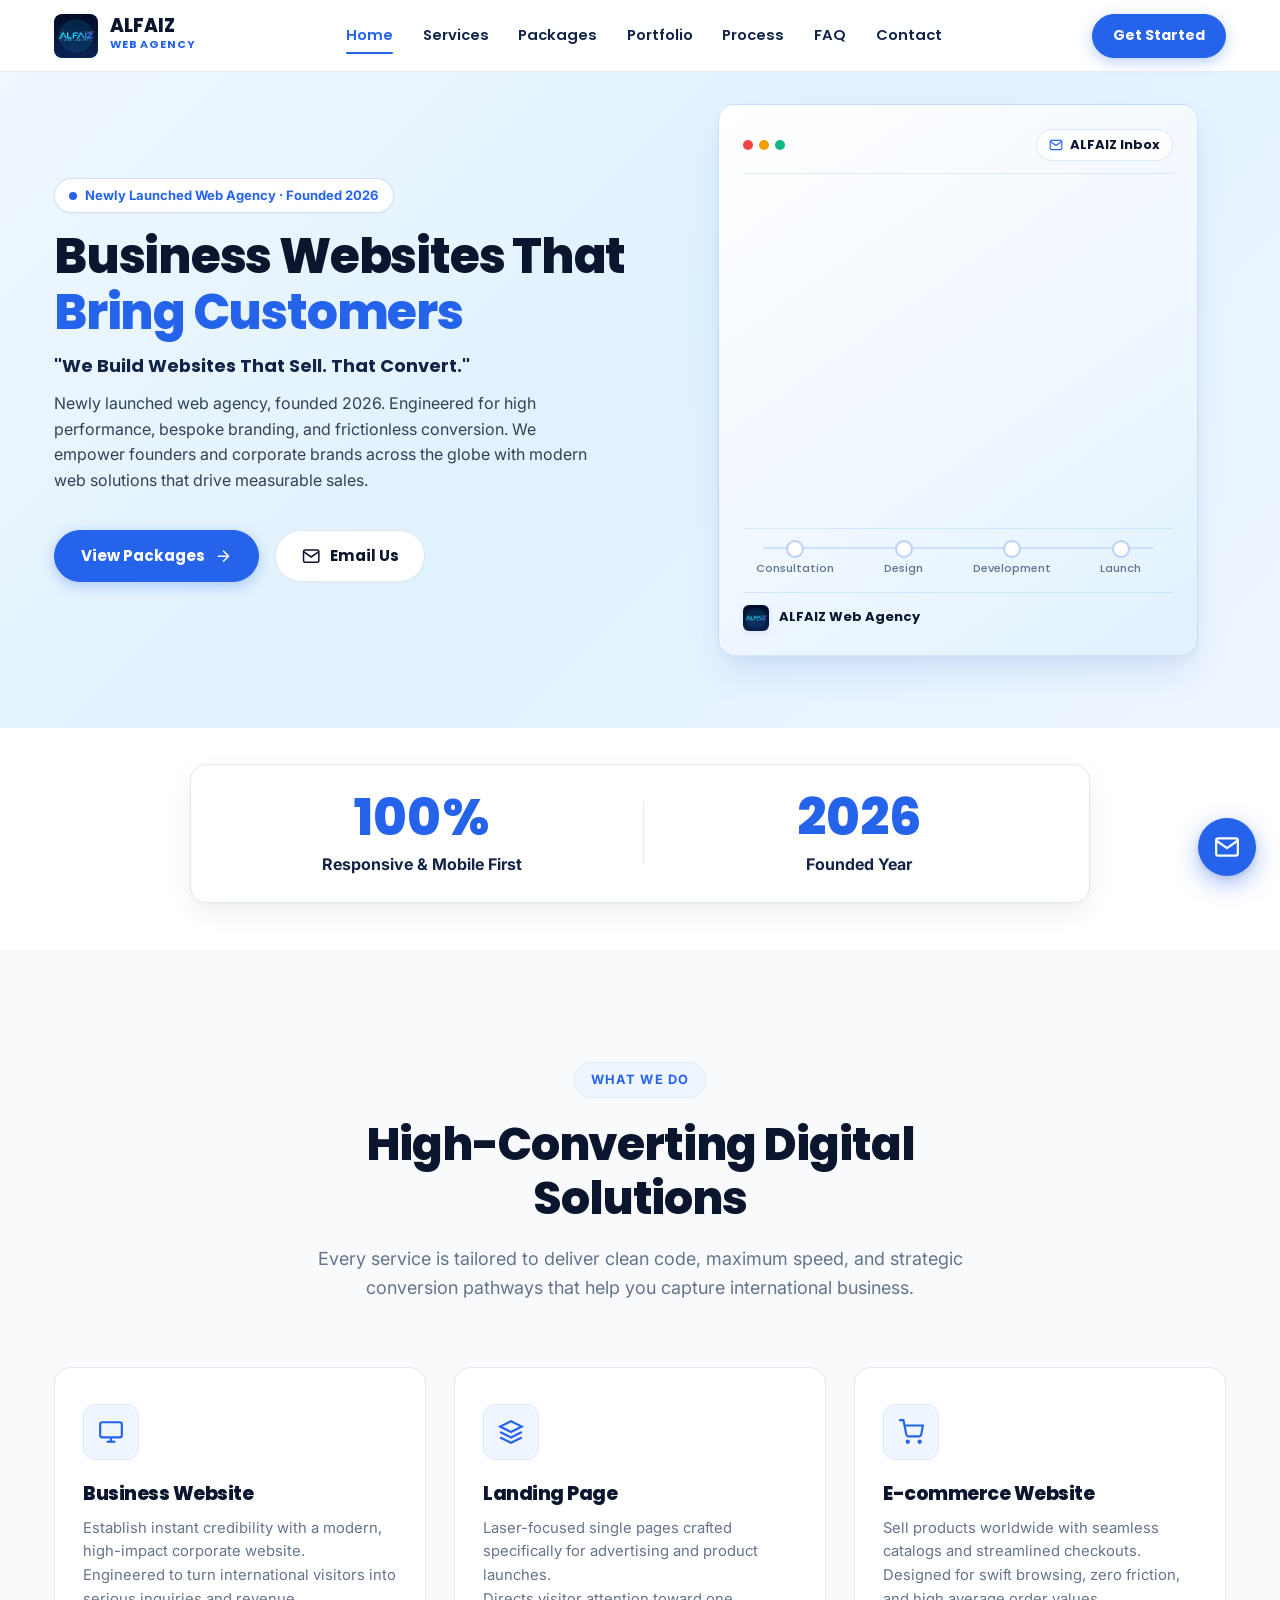
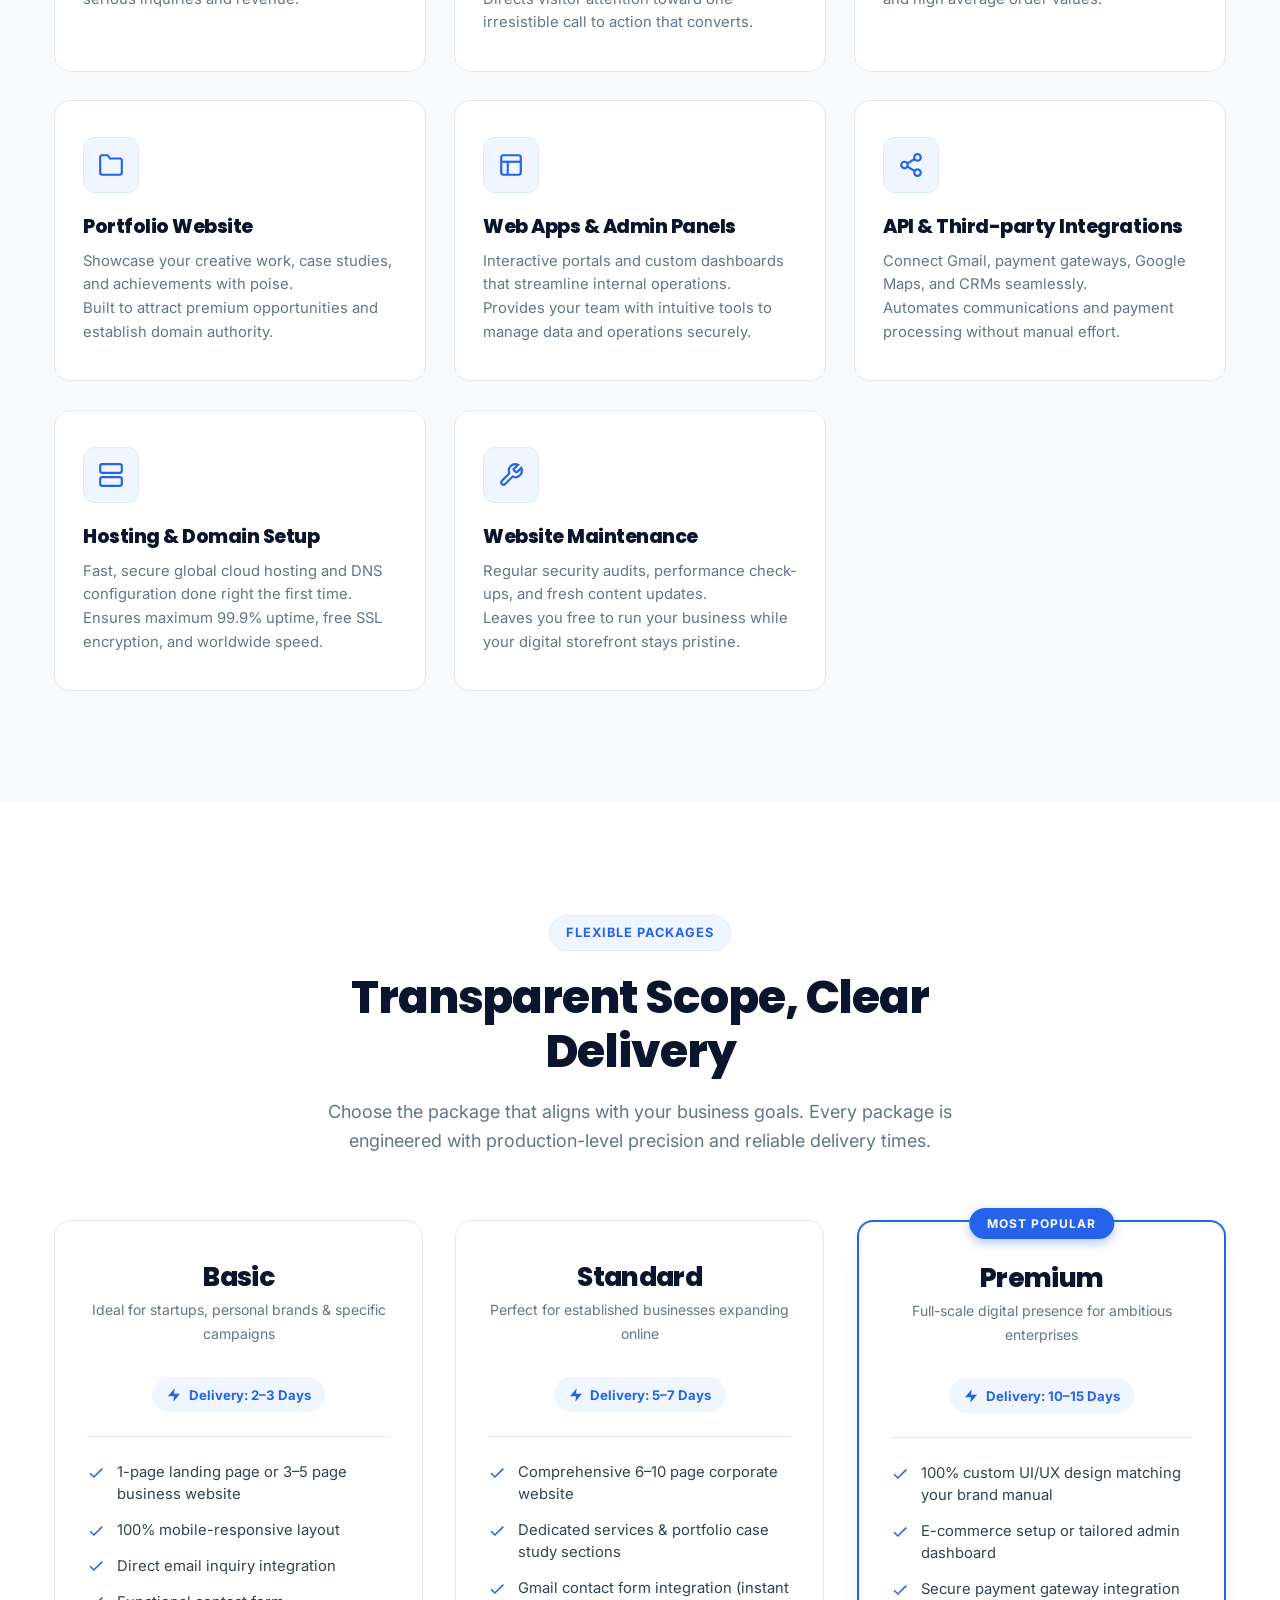
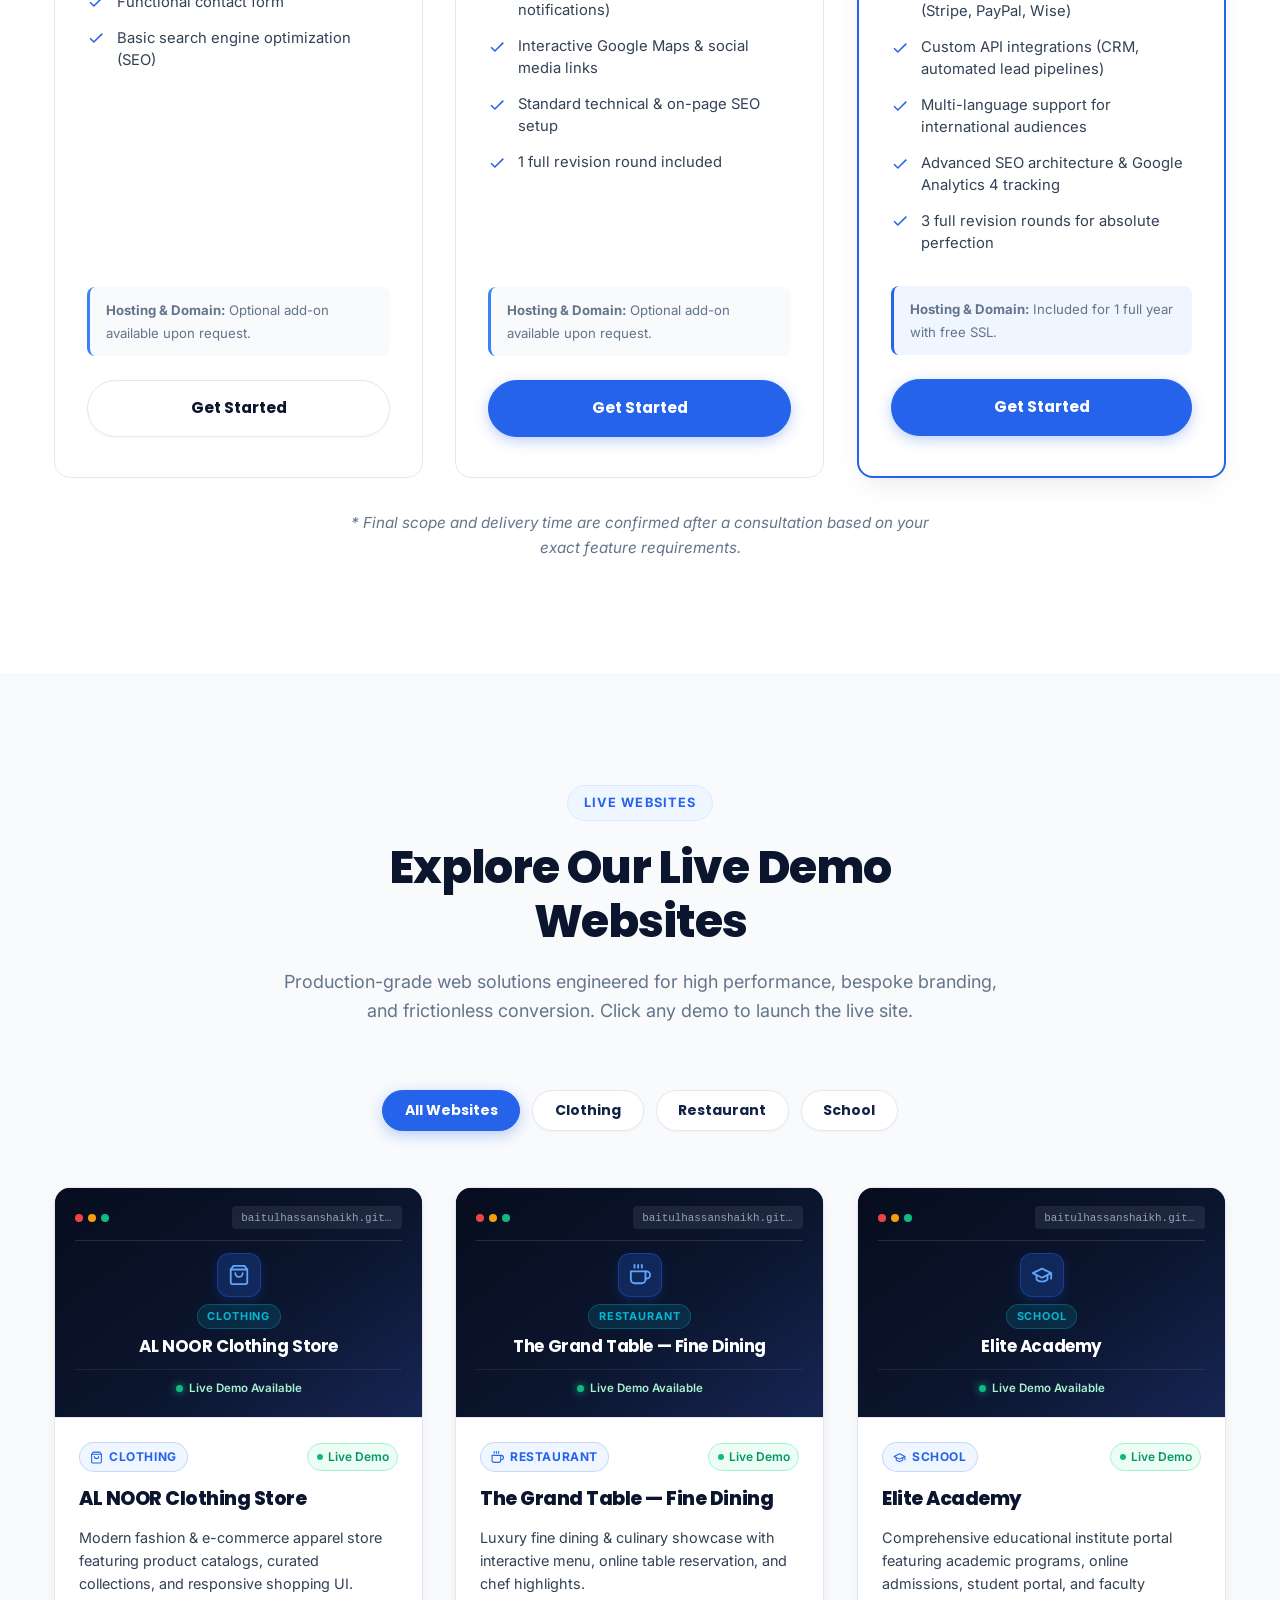
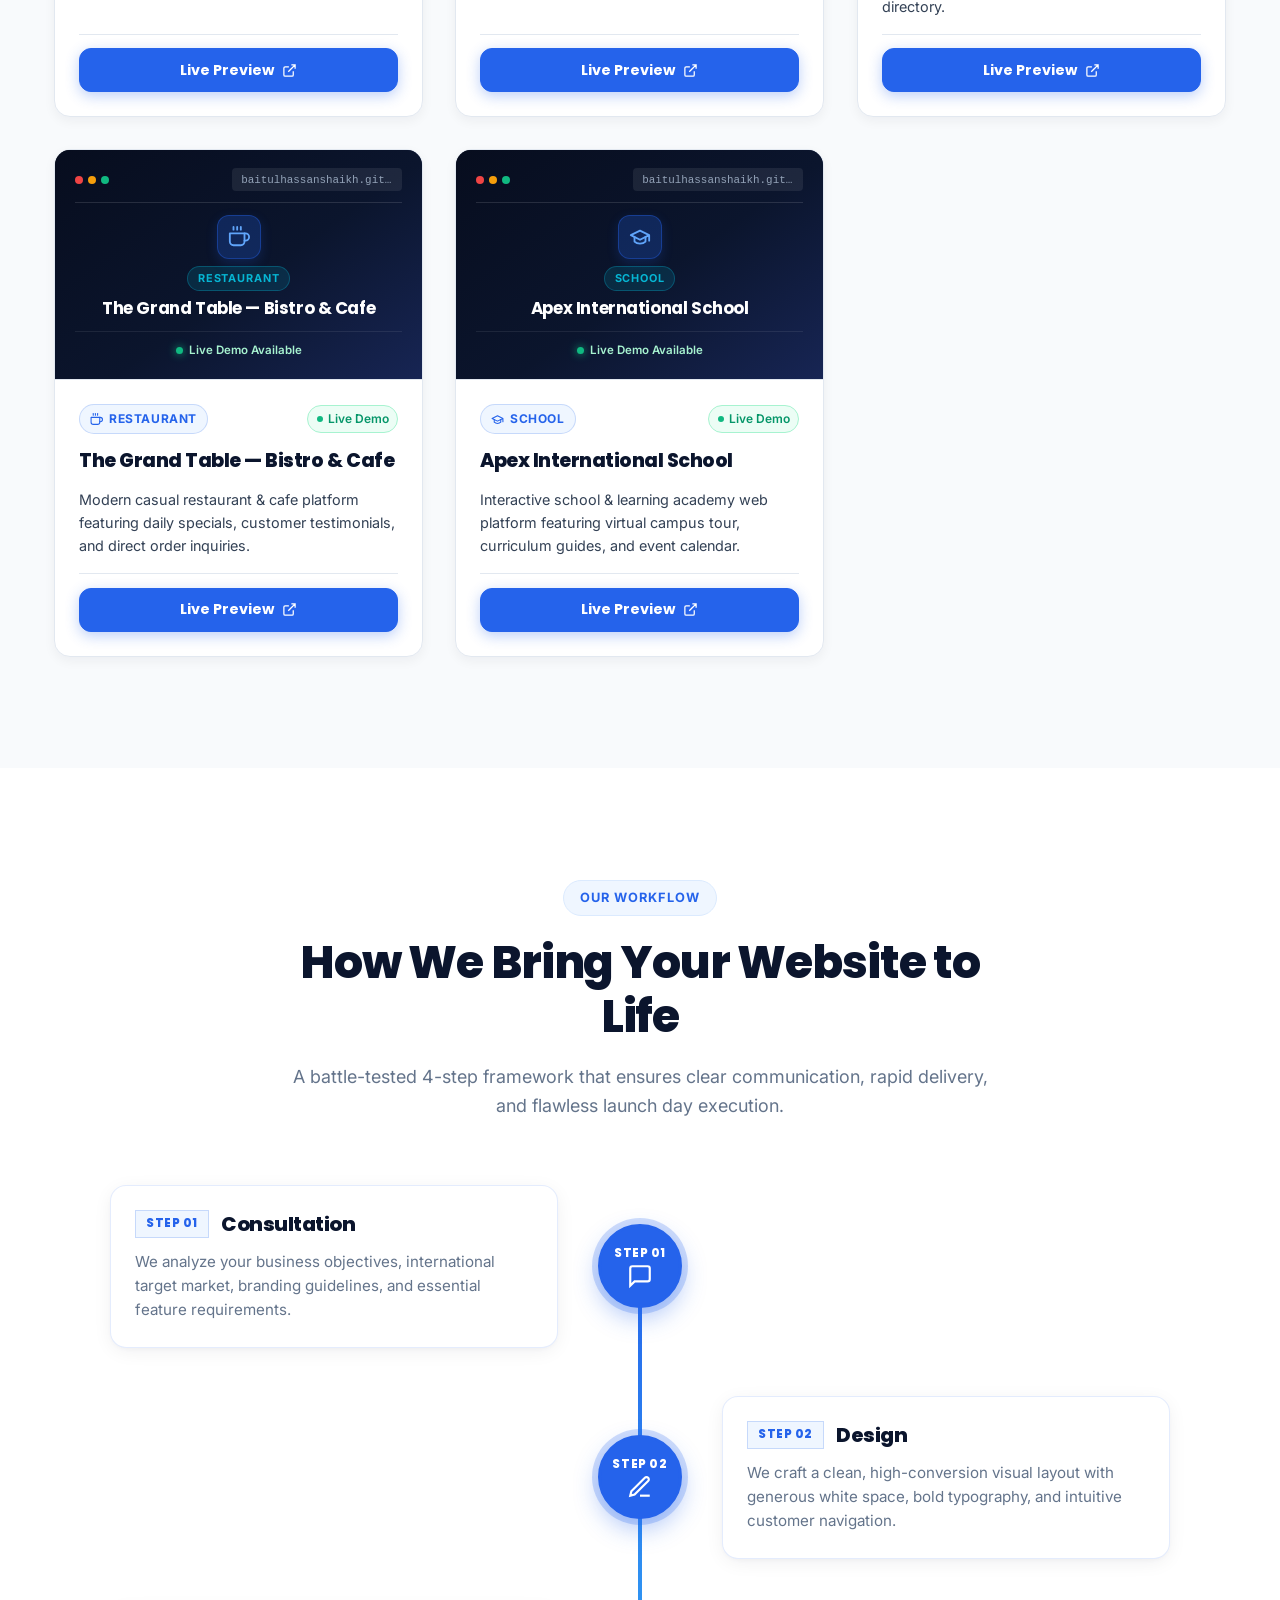
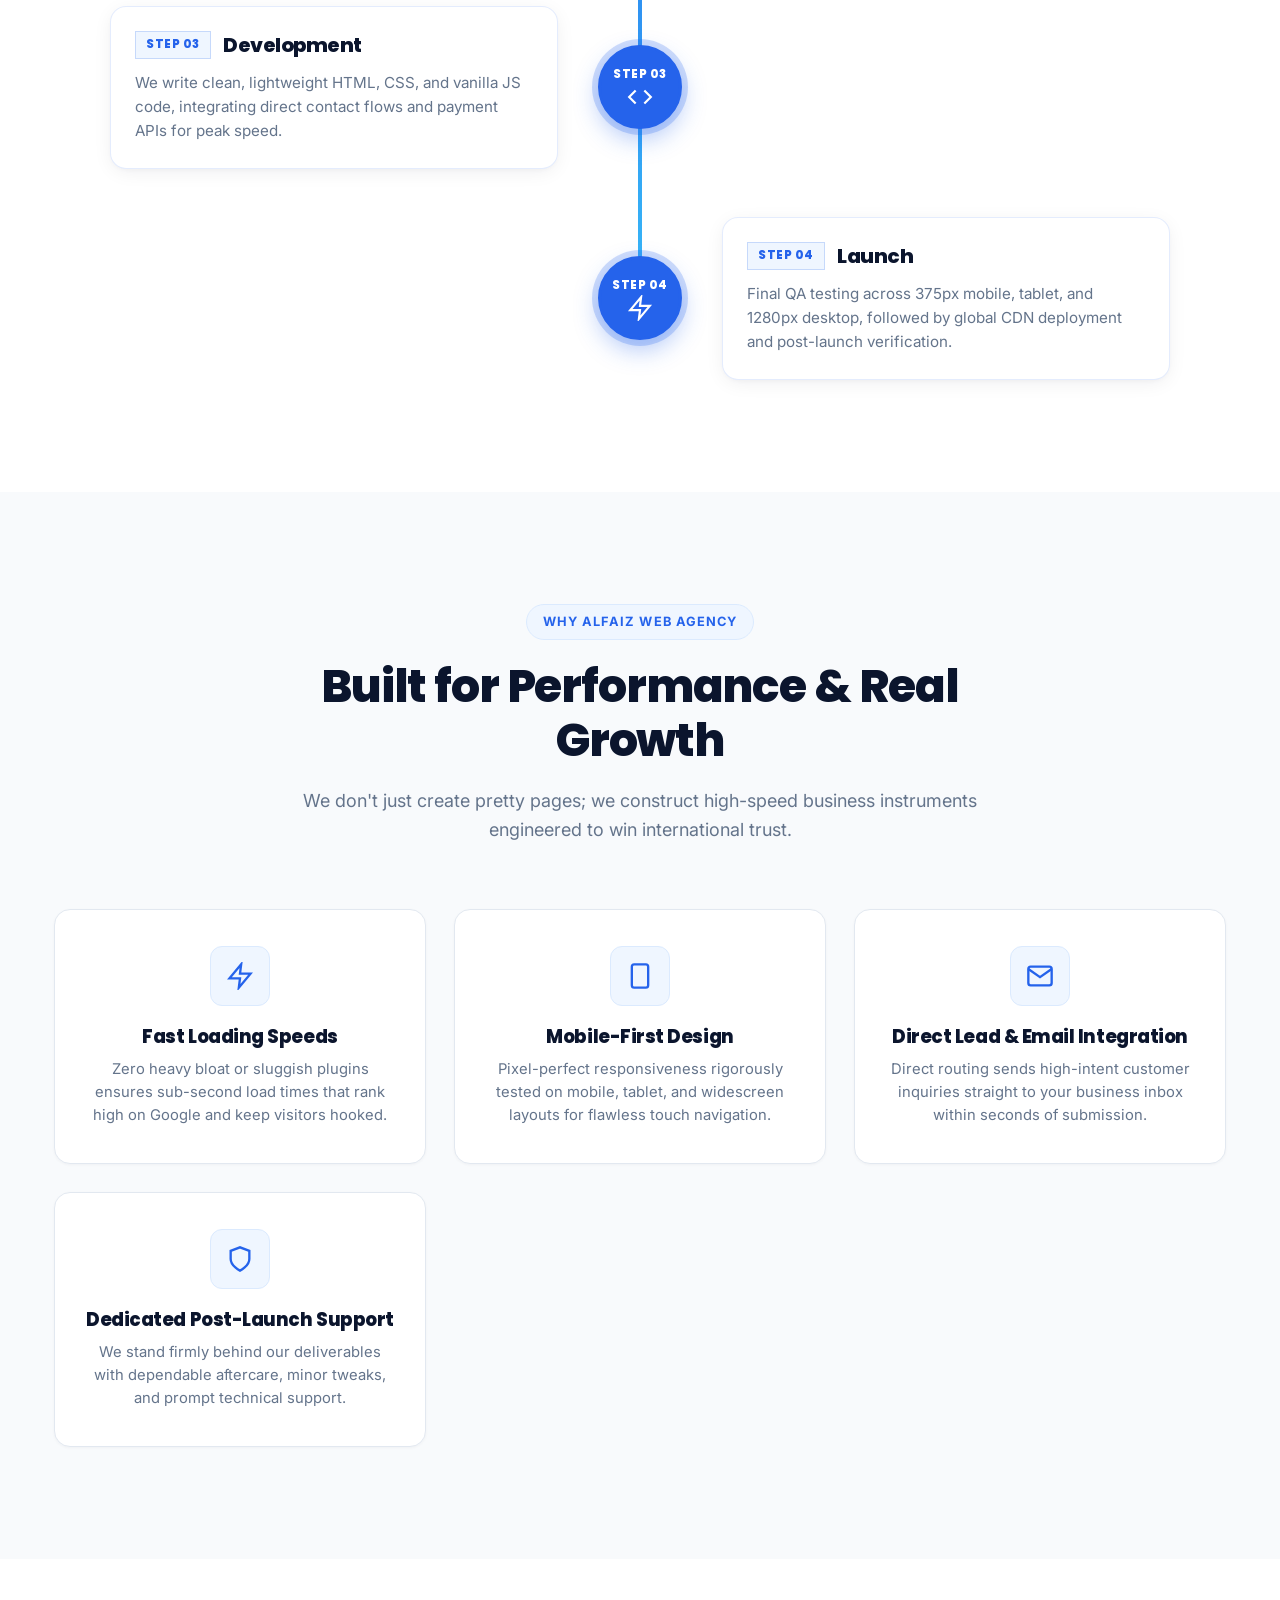
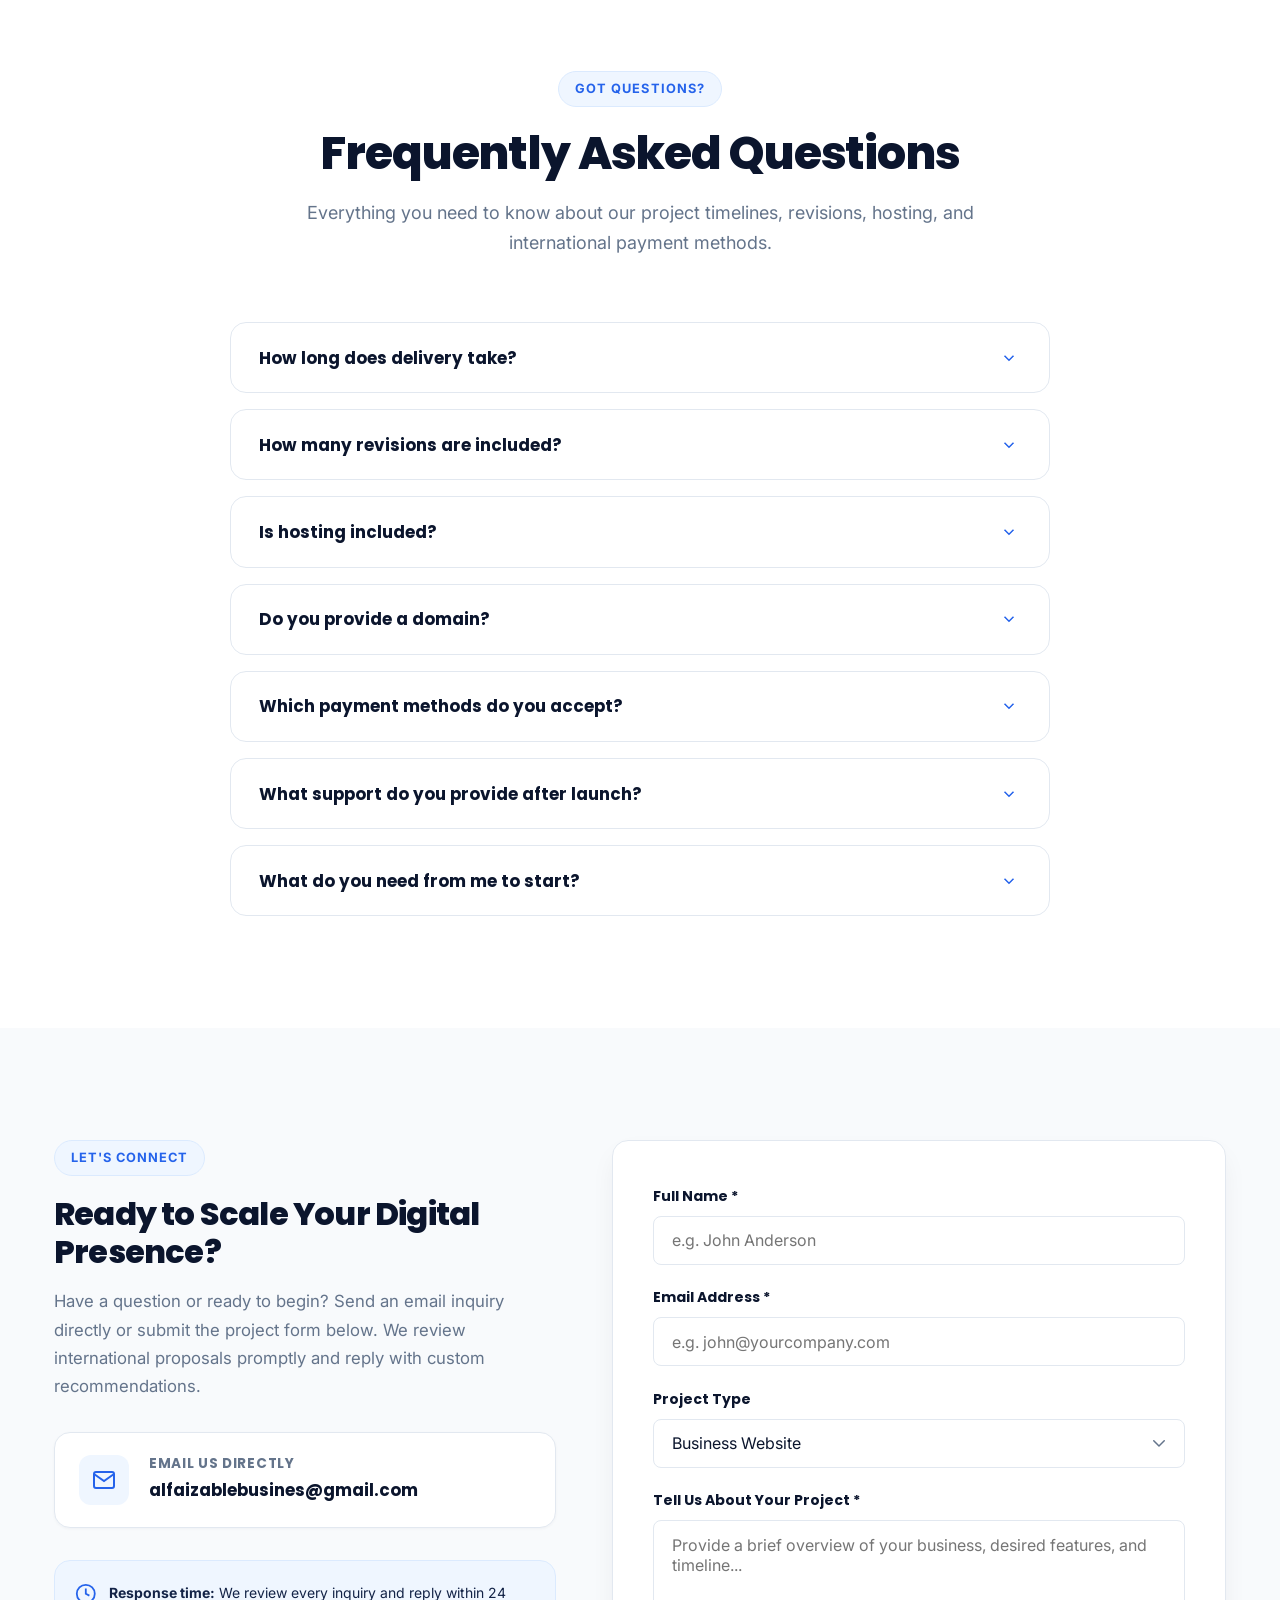
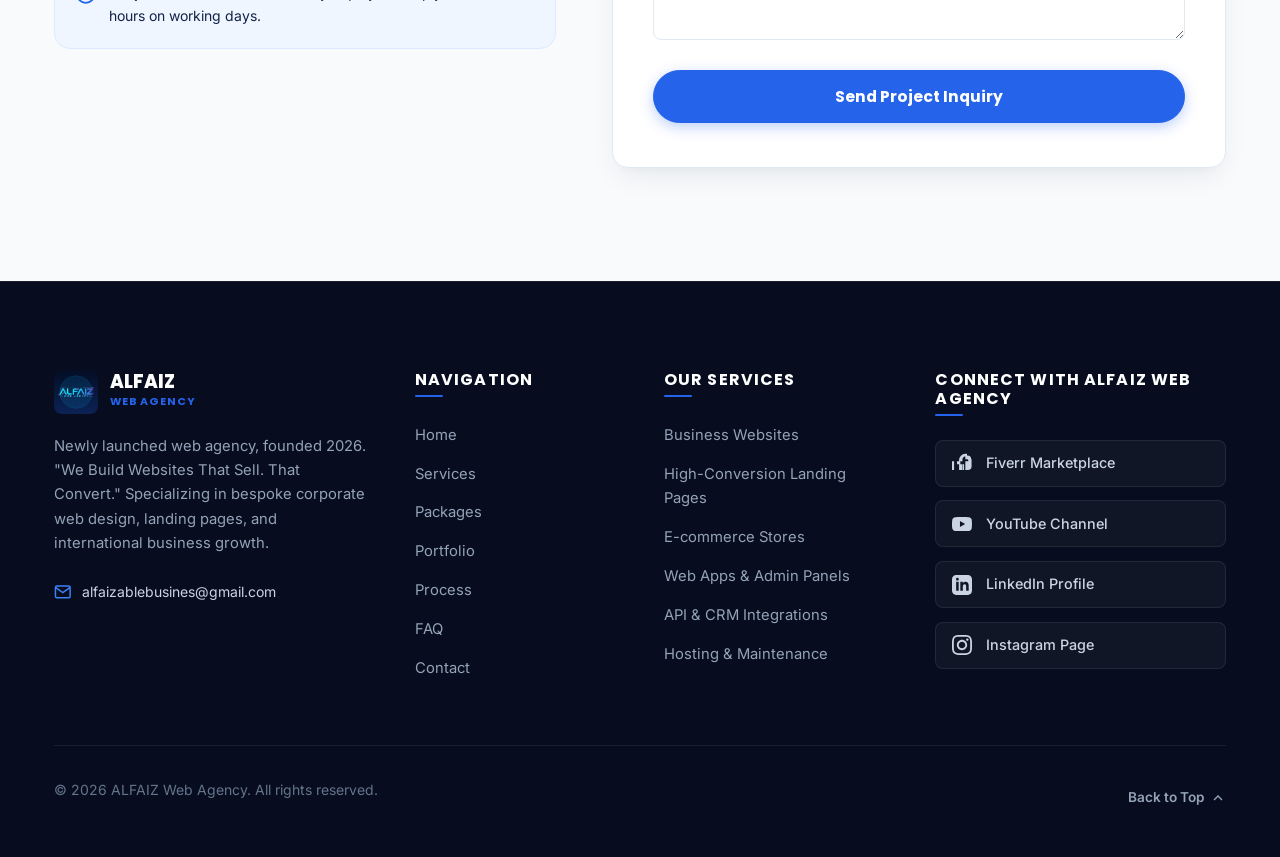
==== commit b65dc800: "feat: implement dynamic portfolio demo system with js/demos.js" ====
--- a/index.html
+++ b/index.html
@@ -68,7 +68,8 @@
                     <a href="#hero" class="nav-link active">Home</a>
                     <a href="#services" class="nav-link">Services</a>
                     <a href="#packages" class="nav-link">Packages</a>
-                    <!-- [REVISION]: Portfolio nav link removed as requested -->
+                    <!-- [REVISION]: Dynamic Portfolio nav link -->
+                    <a href="#portfolio" class="nav-link">Portfolio</a>
                     <a href="#process" class="nav-link">Process</a>
                     <a href="#faq" class="nav-link">FAQ</a>
                     <a href="#contact" class="nav-link">Contact</a>
@@ -989,9 +990,30 @@
                 </div>
             </section>
             <!-- ======================================================================
-         [REVISION]: Portfolio section (filter bar, prototype cards, and demo links)
-         has been completely removed as requested.
+         5. PORTFOLIO DEMO SECTION
+         [REVISION]: Reusable Dynamic Demo System driven 100% by js/demos.js
          ====================================================================== -->
+            <section class="section section-alt" id="portfolio">
+                <div class="container">
+                    <div class="section-header reveal reveal-up">
+                        <span class="section-tag">Live Websites</span>
+                        <h2 class="section-title">Explore Our Live Demo Websites</h2>
+                        <p class="section-subtitle">
+                            Production-grade web solutions engineered for high performance, bespoke branding, and frictionless conversion. Click any demo to launch the live site.
+                        </p>
+                    </div>
+
+                    <!-- Dynamic Category Filter Bar (Populated automatically by js/demos.js) -->
+                    <div class="portfolio-filter-bar reveal reveal-up" id="portfolioFilterBar" role="tablist" aria-label="Filter demos by category">
+                        <!-- Populated dynamically by js/demos.js -->
+                    </div>
+
+                    <!-- Dynamic Portfolio Demo Grid (Populated automatically by js/demos.js) -->
+                    <div class="portfolio-grid" id="portfolioGrid" aria-live="polite">
+                        <!-- Populated dynamically by js/demos.js -->
+                    </div>
+                </div>
+            </section>
             <!-- ======================================================================
          6. PROCESS SECTION
          ====================================================================== -->
@@ -1571,7 +1593,10 @@
                             <li>
                                 <a href="#packages" class="footer-link">Packages</a>
                             </li>
-                            <!-- [REVISION]: Portfolio footer link removed as requested -->
+                            <!-- [REVISION]: Dynamic Portfolio footer link -->
+                            <li>
+                                <a href="#portfolio" class="footer-link">Portfolio</a>
+                            </li>
                             <li>
                                 <a href="#process" class="footer-link">Process</a>
                             </li>
@@ -1704,6 +1729,8 @@
                 </svg>
             </a>
         </aside>
+        <!-- Portfolio Demos Management Script (Central Dynamic System) -->
+        <script src="js/demos.js"></script>
         <!-- Main JavaScript File -->
         <script src="js/main.js"></script>
     </body>
--- a/css/style.css
+++ b/css/style.css
@@ -458,7 +458,7 @@
    -------------------------------------------------------------------------- */
 .hero {
   padding-top: calc(var(--header-height) + 2rem);
-  padding-bottom: clamp(48px, 6vh, 64px); /* [REVISION]: padding-bottom at least 48px */
+  padding-bottom: clamp(64px, 8vh, 88px); /* [REVISION]: padding-bottom at least 64px */
   background: linear-gradient(135deg, #f0f7ff 0%, #e0f2fe 50%, #eff6ff 100%);
   position: relative;
   overflow: hidden;
@@ -1779,22 +1779,24 @@
 }
 
 /* --------------------------------------------------------------------------
-   6. Stats Bar
-   [REVISION]: Placed as a separate section below hero (margin-top: 0, position: relative,
-   no negative margin or overlap, max-width 900px, 24px padding, soft shadow)
+   6. Stats Bar (Separate full-width section directly below hero)
+   [REVISION]: Position static, margin-top: 0, no negative margin or overlap,
+   max-width 900px, 24px padding, rounded 16px, soft shadow.
    -------------------------------------------------------------------------- */
 .stats-section,
 .stats-bar-wrapper {
-  position: relative;
+  position: static; /* [REVISION]: position: static */
   margin-top: 0;
-  padding: 32px 0 48px 0;
+  margin-bottom: 0;
+  padding: 36px 0 48px 0;
   z-index: 5;
   background: transparent;
+  transform: none;
 }
 
 .stats-card {
   background: var(--color-white);
-  border-radius: var(--radius-card); /* 16px */
+  border-radius: 16px; /* [REVISION]: rounded 16px */
   padding: 24px; /* [REVISION]: 24px padding */
   box-shadow: 0 10px 30px -4px rgba(11, 21, 45, 0.08), 0 4px 12px -2px rgba(11, 21, 45, 0.04); /* soft shadow */
   border: 1px solid var(--color-border-light);
@@ -1805,6 +1807,7 @@
   margin: 0 auto; /* centered */
   box-sizing: border-box;
   width: 100%;
+  transform: none;
 }
 
 .stat-item {
@@ -2037,9 +2040,384 @@
 }
 
 /* --------------------------------------------------------------------------
-   [REVISION]: Portfolio Section & Lightbox rules removed
-   (cards, filter buttons, lightbox modal, overlay, hover zoom, and gradients)
+   8. Portfolio Demo Section (Dynamic Demo Management System)
+   [REVISION]: Reusable Dynamic System driven by js/demos.js
+   - Dynamic Category Filter Bar (Pill style buttons, active blue state)
+   - 3-column responsive card grid (2-col tablet, 1-col mobile)
+   - 16px radius cards, soft shadows, hover elevation
+   - Resilient preview container with branded SVG/HTML fallback for missing images
+   - Accessible Live Preview button opening demo in new tab
    -------------------------------------------------------------------------- */
+.portfolio-filter-bar {
+  display: flex;
+  justify-content: center;
+  flex-wrap: wrap;
+  gap: 0.75rem;
+  margin-bottom: 3.5rem;
+}
+
+.filter-btn {
+  padding: 0.55rem 1.35rem;
+  border-radius: var(--radius-full);
+  font-family: var(--font-heading);
+  font-size: 0.875rem;
+  font-weight: 700;
+  color: var(--color-navy-800);
+  background: var(--color-white);
+  border: 1px solid var(--color-border-light);
+  cursor: pointer;
+  box-shadow: var(--shadow-xs);
+  transition: all var(--transition-fast);
+  outline: none;
+  display: inline-flex;
+  align-items: center;
+  justify-content: center;
+  user-select: none;
+}
+
+.filter-btn:hover {
+  color: var(--color-primary);
+  border-color: rgba(37, 99, 235, 0.4);
+  background: var(--color-primary-subtle);
+  transform: translateY(-1px);
+}
+
+.filter-btn:focus-visible {
+  outline: 2px solid var(--color-primary);
+  outline-offset: 2px;
+}
+
+.filter-btn.active {
+  color: var(--color-white);
+  background: var(--color-primary);
+  border-color: var(--color-primary);
+  box-shadow: 0 4px 14px rgba(37, 99, 235, 0.3);
+}
+
+.portfolio-grid {
+  display: grid;
+  grid-template-columns: repeat(3, 1fr);
+  gap: 2rem;
+  position: relative;
+}
+
+.portfolio-card {
+  background: var(--color-white);
+  border-radius: var(--radius-card); /* 16px */
+  overflow: hidden;
+  border: 1px solid var(--color-border-light);
+  box-shadow: var(--shadow-sm);
+  display: flex;
+  flex-direction: column;
+  transition: transform var(--transition-normal), box-shadow var(--transition-normal), border-color var(--transition-fast);
+  position: relative;
+}
+
+.portfolio-card:hover {
+  transform: translateY(-6px);
+  box-shadow: var(--shadow-card-hover);
+  border-color: rgba(37, 99, 235, 0.35);
+}
+
+/* Card Preview Box: 230px height, relative, overflow hidden */
+.portfolio-preview {
+  position: relative;
+  height: 230px;
+  width: 100%;
+  overflow: hidden;
+  background: linear-gradient(135deg, #070d1e 0%, #0b152d 50%, #1e3a8a 100%);
+  border-bottom: 1px solid var(--color-border-light);
+}
+
+/* Preview Image: Positioned over fallback, object-fit cover */
+.portfolio-img {
+  position: absolute;
+  inset: 0;
+  width: 100%;
+  height: 100%;
+  object-fit: cover;
+  object-position: top center;
+  z-index: 2;
+  transition: transform var(--transition-slow);
+}
+
+.portfolio-card:hover .portfolio-img {
+  transform: scale(1.05);
+}
+
+/* When image fails to load, gracefully hidden to display clean fallback */
+.portfolio-img.is-hidden {
+  display: none !important;
+}
+
+/* Sleek Branded Fallback (Never shows broken image icon) */
+.portfolio-fallback {
+  position: absolute;
+  inset: 0;
+  z-index: 1;
+  display: flex;
+  flex-direction: column;
+  justify-content: space-between;
+  padding: 1.15rem 1.25rem;
+  background: linear-gradient(145deg, #070d1e 0%, #0b152d 55%, #172554 100%);
+  color: var(--color-white);
+  user-select: none;
+}
+
+.fallback-browser-bar {
+  display: flex;
+  align-items: center;
+  justify-content: space-between;
+  padding-bottom: 0.65rem;
+  border-bottom: 1px solid rgba(255, 255, 255, 0.12);
+}
+
+.fallback-browser-dots {
+  display: flex;
+  align-items: center;
+  gap: 5px;
+}
+
+.fallback-dot {
+  width: 8px;
+  height: 8px;
+  border-radius: 50%;
+  display: inline-block;
+}
+
+.fallback-dot.dot-red { background-color: #ef4444; }
+.fallback-dot.dot-yellow { background-color: #f59e0b; }
+.fallback-dot.dot-green { background-color: #10b981; }
+
+.fallback-browser-url {
+  font-family: 'Consolas', 'Courier New', monospace;
+  font-size: 0.68rem;
+  color: #94a3b8;
+  background: rgba(255, 255, 255, 0.08);
+  padding: 0.15rem 0.55rem;
+  border-radius: 4px;
+  max-width: 170px;
+  overflow: hidden;
+  text-overflow: ellipsis;
+  white-space: nowrap;
+}
+
+.fallback-body {
+  display: flex;
+  flex-direction: column;
+  align-items: center;
+  justify-content: center;
+  text-align: center;
+  gap: 0.45rem;
+  padding: 0.35rem 0;
+}
+
+.fallback-icon-wrap {
+  width: 44px;
+  height: 44px;
+  border-radius: 12px;
+  background: rgba(37, 99, 235, 0.25);
+  border: 1px solid rgba(37, 99, 235, 0.4);
+  display: flex;
+  align-items: center;
+  justify-content: center;
+  color: #60a5fa;
+  box-shadow: 0 4px 12px rgba(37, 99, 235, 0.2);
+}
+
+.fallback-icon-wrap svg {
+  width: 22px;
+  height: 22px;
+  stroke: currentColor;
+}
+
+.fallback-cat-badge {
+  font-size: 0.68rem;
+  font-weight: 700;
+  text-transform: uppercase;
+  letter-spacing: 0.08em;
+  color: var(--color-accent-cyan);
+  background: rgba(6, 182, 212, 0.14);
+  border: 1px solid rgba(6, 182, 212, 0.3);
+  padding: 0.15rem 0.6rem;
+  border-radius: var(--radius-full);
+}
+
+.fallback-title {
+  font-family: var(--font-heading);
+  font-size: 1.05rem;
+  font-weight: 700;
+  color: #ffffff;
+  line-height: 1.25;
+  margin: 0;
+}
+
+.fallback-footer {
+  display: flex;
+  align-items: center;
+  justify-content: center;
+  padding-top: 0.6rem;
+  border-top: 1px solid rgba(255, 255, 255, 0.08);
+}
+
+.fallback-status {
+  font-size: 0.72rem;
+  font-weight: 600;
+  color: #a7f3d0;
+  display: inline-flex;
+  align-items: center;
+  gap: 6px;
+}
+
+.status-pulse-dot {
+  width: 7px;
+  height: 7px;
+  border-radius: 50%;
+  background-color: #10b981;
+  box-shadow: 0 0 8px #10b981;
+}
+
+/* Hover Overlay with Instant Launch Link */
+.portfolio-overlay {
+  position: absolute;
+  inset: 0;
+  z-index: 5;
+  background: rgba(7, 13, 30, 0.75);
+  backdrop-filter: blur(4px);
+  -webkit-backdrop-filter: blur(4px);
+  display: flex;
+  align-items: center;
+  justify-content: center;
+  opacity: 0;
+  transition: opacity var(--transition-normal);
+  padding: 1.5rem;
+}
+
+.portfolio-card:hover .portfolio-overlay {
+  opacity: 1;
+}
+
+.portfolio-overlay .overlay-btn {
+  transform: translateY(10px);
+  transition: transform var(--transition-normal), background var(--transition-fast);
+  box-shadow: 0 8px 20px rgba(37, 99, 235, 0.4);
+}
+
+.portfolio-card:hover .portfolio-overlay .overlay-btn {
+  transform: translateY(0);
+}
+
+/* Card Info Body */
+.portfolio-info {
+  padding: 1.5rem;
+  flex-grow: 1;
+  display: flex;
+  flex-direction: column;
+  justify-content: space-between;
+  gap: 0.95rem;
+}
+
+.portfolio-meta {
+  display: flex;
+  align-items: center;
+  justify-content: space-between;
+  gap: 0.5rem;
+}
+
+.portfolio-category-pill {
+  display: inline-flex;
+  align-items: center;
+  gap: 0.35rem;
+  font-size: 0.75rem;
+  font-weight: 700;
+  text-transform: uppercase;
+  letter-spacing: 0.05em;
+  color: var(--color-primary);
+  background: var(--color-primary-subtle);
+  border: 1px solid rgba(37, 99, 235, 0.2);
+  padding: 0.25rem 0.65rem;
+  border-radius: var(--radius-full);
+}
+
+.portfolio-category-pill .meta-icon {
+  display: inline-flex;
+  align-items: center;
+}
+
+.portfolio-category-pill .meta-icon svg {
+  width: 13px;
+  height: 13px;
+  stroke: currentColor;
+}
+
+.portfolio-status-pill {
+  display: inline-flex;
+  align-items: center;
+  gap: 5px;
+  font-size: 0.75rem;
+  font-weight: 600;
+  color: #059669;
+  background: #ecfdf5;
+  border: 1px solid #a7f3d0;
+  padding: 0.2rem 0.55rem;
+  border-radius: var(--radius-full);
+}
+
+.portfolio-status-pill .status-dot {
+  width: 6px;
+  height: 6px;
+  border-radius: 50%;
+  background-color: #10b981;
+}
+
+.portfolio-name {
+  font-family: var(--font-heading);
+  font-size: 1.2rem;
+  font-weight: 800;
+  color: var(--color-navy-900);
+  line-height: 1.3;
+  margin: 0;
+}
+
+.portfolio-desc {
+  font-size: 0.9rem;
+  color: var(--color-text-main);
+  line-height: 1.58;
+  margin: 0;
+  flex-grow: 1;
+}
+
+.portfolio-card-footer {
+  padding-top: 0.85rem;
+  border-top: 1px solid var(--color-border-light);
+  margin-top: auto;
+}
+
+.portfolio-launch-btn {
+  display: inline-flex;
+  align-items: center;
+  justify-content: center;
+  gap: 0.5rem;
+  width: 100%;
+  min-height: 44px;
+  font-size: 0.9rem;
+  font-weight: 700;
+  border-radius: var(--radius-md);
+  text-decoration: none;
+}
+
+.portfolio-launch-btn .btn-icon {
+  width: 15px;
+  height: 15px;
+  stroke: currentColor;
+  stroke-width: 2;
+  flex-shrink: 0;
+  transition: transform var(--transition-fast);
+}
+
+.portfolio-launch-btn:hover .btn-icon {
+  transform: translate(2px, -2px);
+}
 
 /* --------------------------------------------------------------------------
    9. Process Section (Zig-Zag Timeline with Center Line)
@@ -2953,6 +3331,12 @@
   .footer-top {
     grid-template-columns: repeat(2, 1fr);
     gap: 2.5rem;
+  }
+
+  /* Portfolio Grid: 2 balanced columns on tablet */
+  .portfolio-grid {
+    grid-template-columns: repeat(2, 1fr);
+    gap: 1.5rem;
   }
 }
 
@@ -3029,7 +3413,7 @@
   /* Hero: Stack to 1 column */
   .hero {
     padding-top: calc(var(--header-height) + 2rem);
-    padding-bottom: 48px; /* [REVISION]: padding-bottom at least 48px */
+    padding-bottom: 64px; /* [REVISION]: padding-bottom at least 64px */
   }
 
   .hero .container {
@@ -3103,13 +3487,14 @@
     padding-right: 1rem;
   }
 
-  /* [REVISION]: Stats Bar: separate section below hero, stack vertically with 16px gap */
+  /* [REVISION]: Stats Bar: separate section below hero, position: static, stack vertically with 16px gap */
   .stats-section,
   .stats-bar-wrapper {
+    position: static; /* [REVISION]: position: static */
     margin-top: 0;
     margin-bottom: 0;
-    padding: 16px 0 36px 0;
-    position: relative;
+    padding: 24px 0 36px 0;
+    transform: none;
   }
 
   .stats-card {
@@ -3130,6 +3515,31 @@
 
   .stat-number {
     font-size: 2.25rem;
+  }
+
+  /* Portfolio Grid & Filter Bar on Mobile */
+  .portfolio-filter-bar {
+    gap: 0.5rem;
+    margin-bottom: 2rem;
+  }
+
+  .filter-btn {
+    padding: 0.45rem 1.05rem;
+    font-size: 0.8125rem;
+    min-height: 40px;
+  }
+
+  .portfolio-grid {
+    grid-template-columns: 1fr;
+    gap: 1.5rem;
+  }
+
+  .portfolio-preview {
+    height: 210px;
+  }
+
+  .portfolio-overlay {
+    display: none;
   }
 
   /* Process Timeline Mobile (below 768px):
@@ -3353,7 +3763,7 @@
   /* Hero Section Typography & CTA Stacking */
   .hero {
     padding-top: calc(var(--header-height) + 1.25rem);
-    padding-bottom: 48px; /* [REVISION]: padding-bottom at least 48px */
+    padding-bottom: 64px; /* [REVISION]: padding-bottom at least 64px */
   }
 
   .hero-pill {
@@ -3526,6 +3936,21 @@
     padding: 0.7rem 0.85rem;
     font-size: 0.95rem;
     min-height: 44px;
+  }
+
+  /* Portfolio Card on Small Screens (375px & 414px) */
+  .portfolio-info {
+    padding: 1.25rem 1rem;
+    gap: 0.75rem;
+  }
+
+  .portfolio-name {
+    font-size: 1.05rem;
+  }
+
+  .portfolio-desc {
+    font-size: 0.875rem;
+    line-height: 1.5;
   }
 }
 
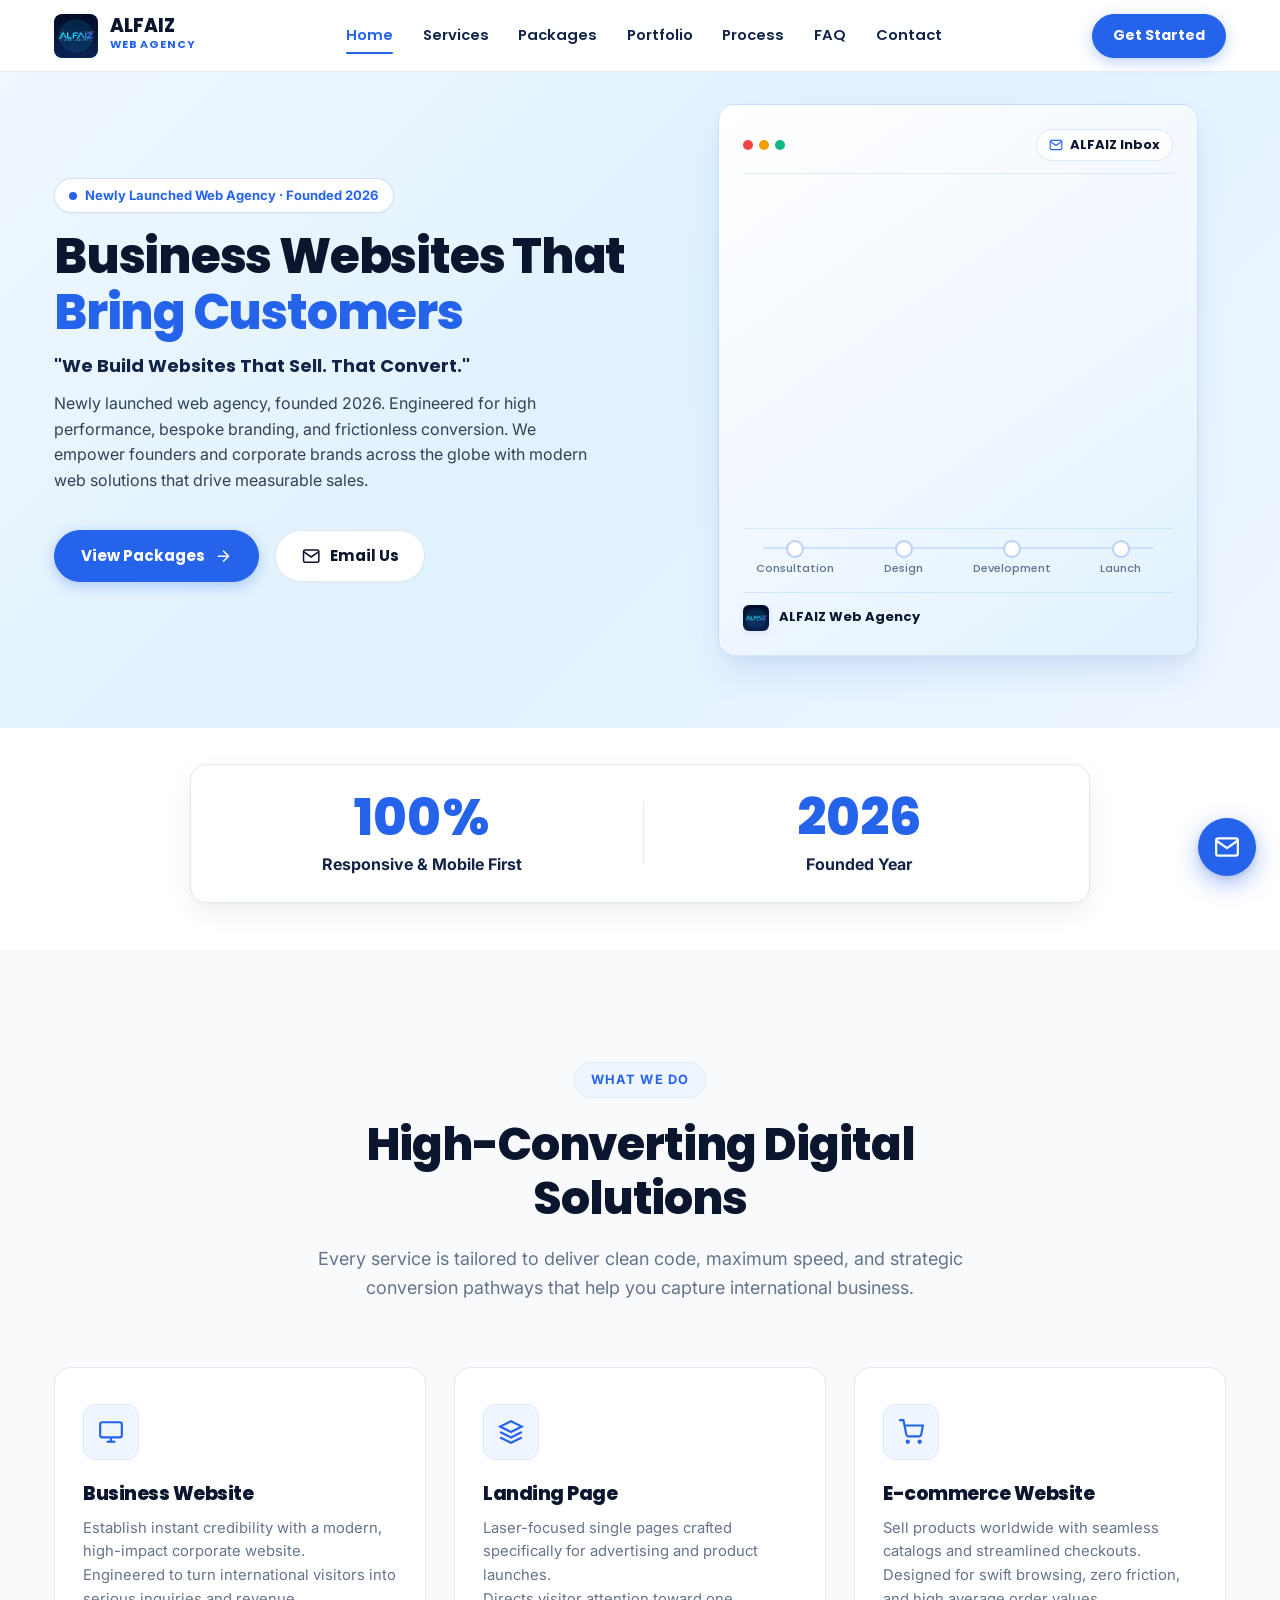
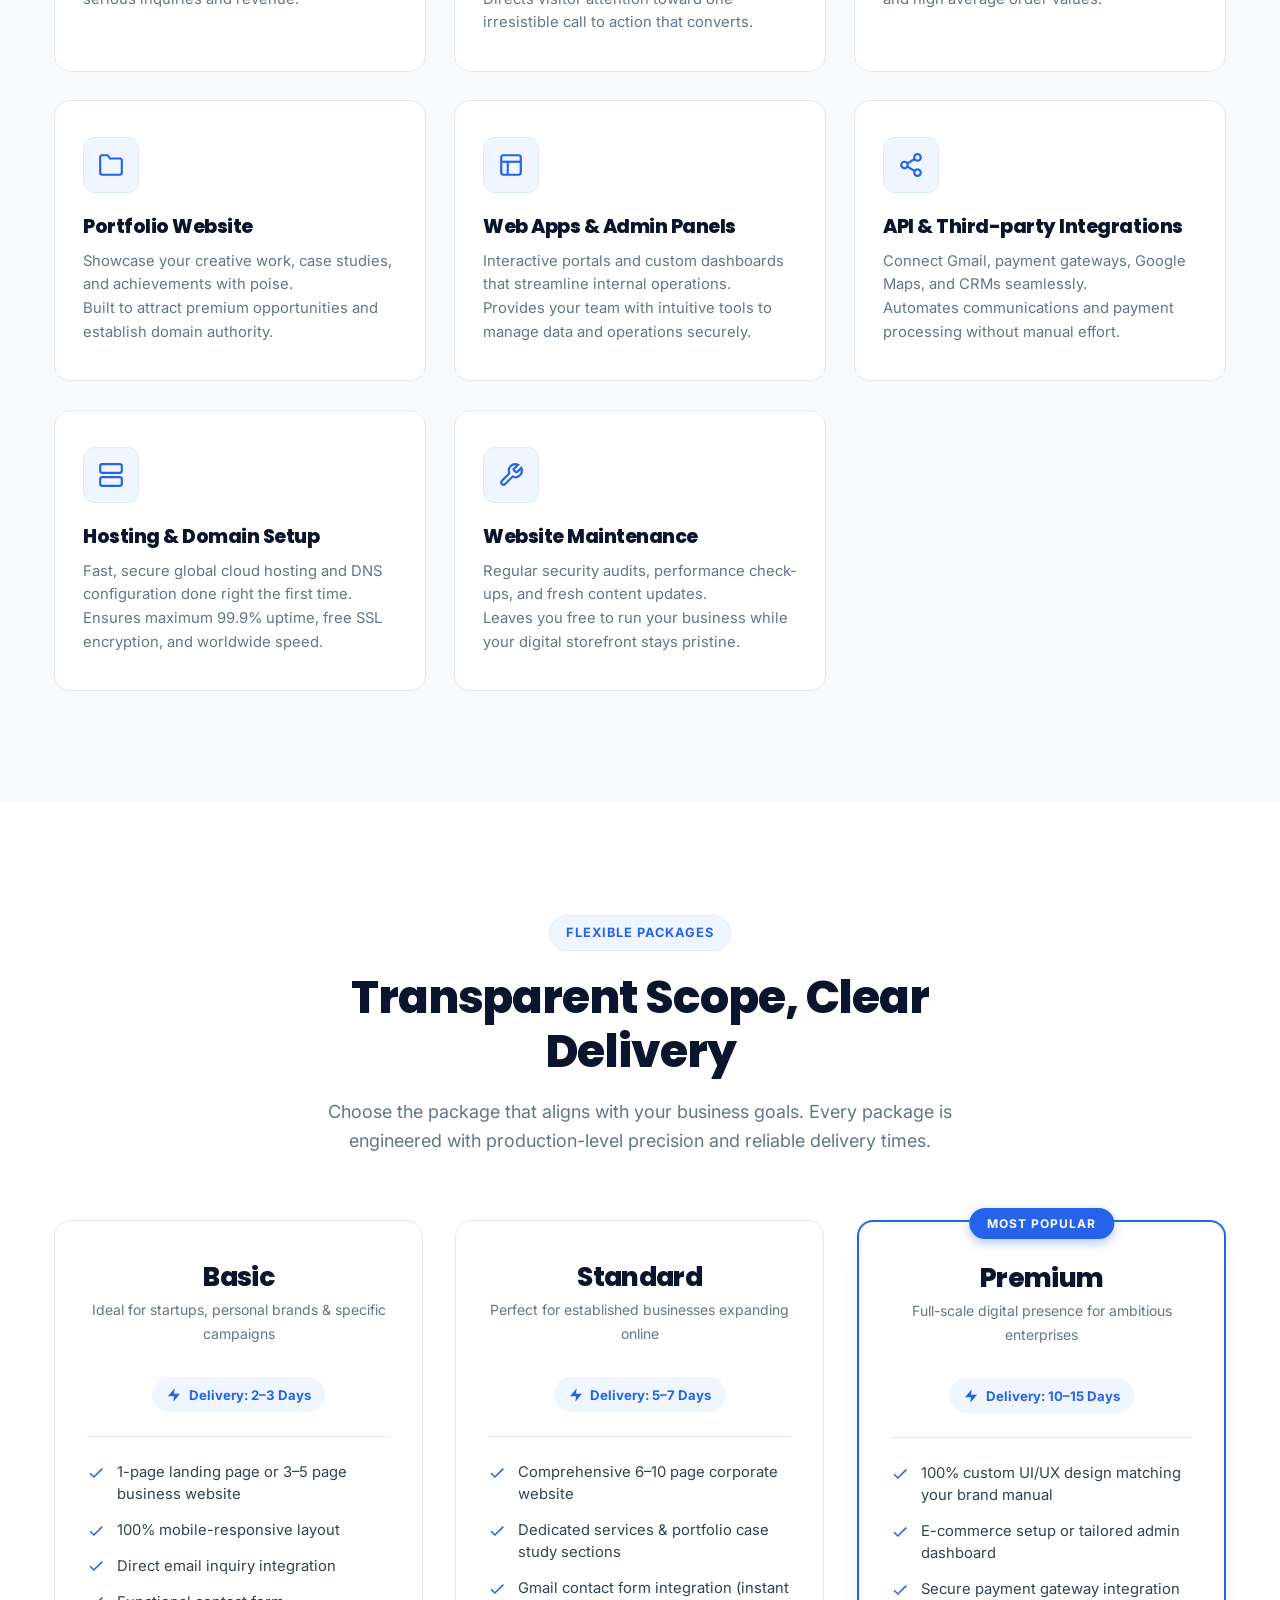
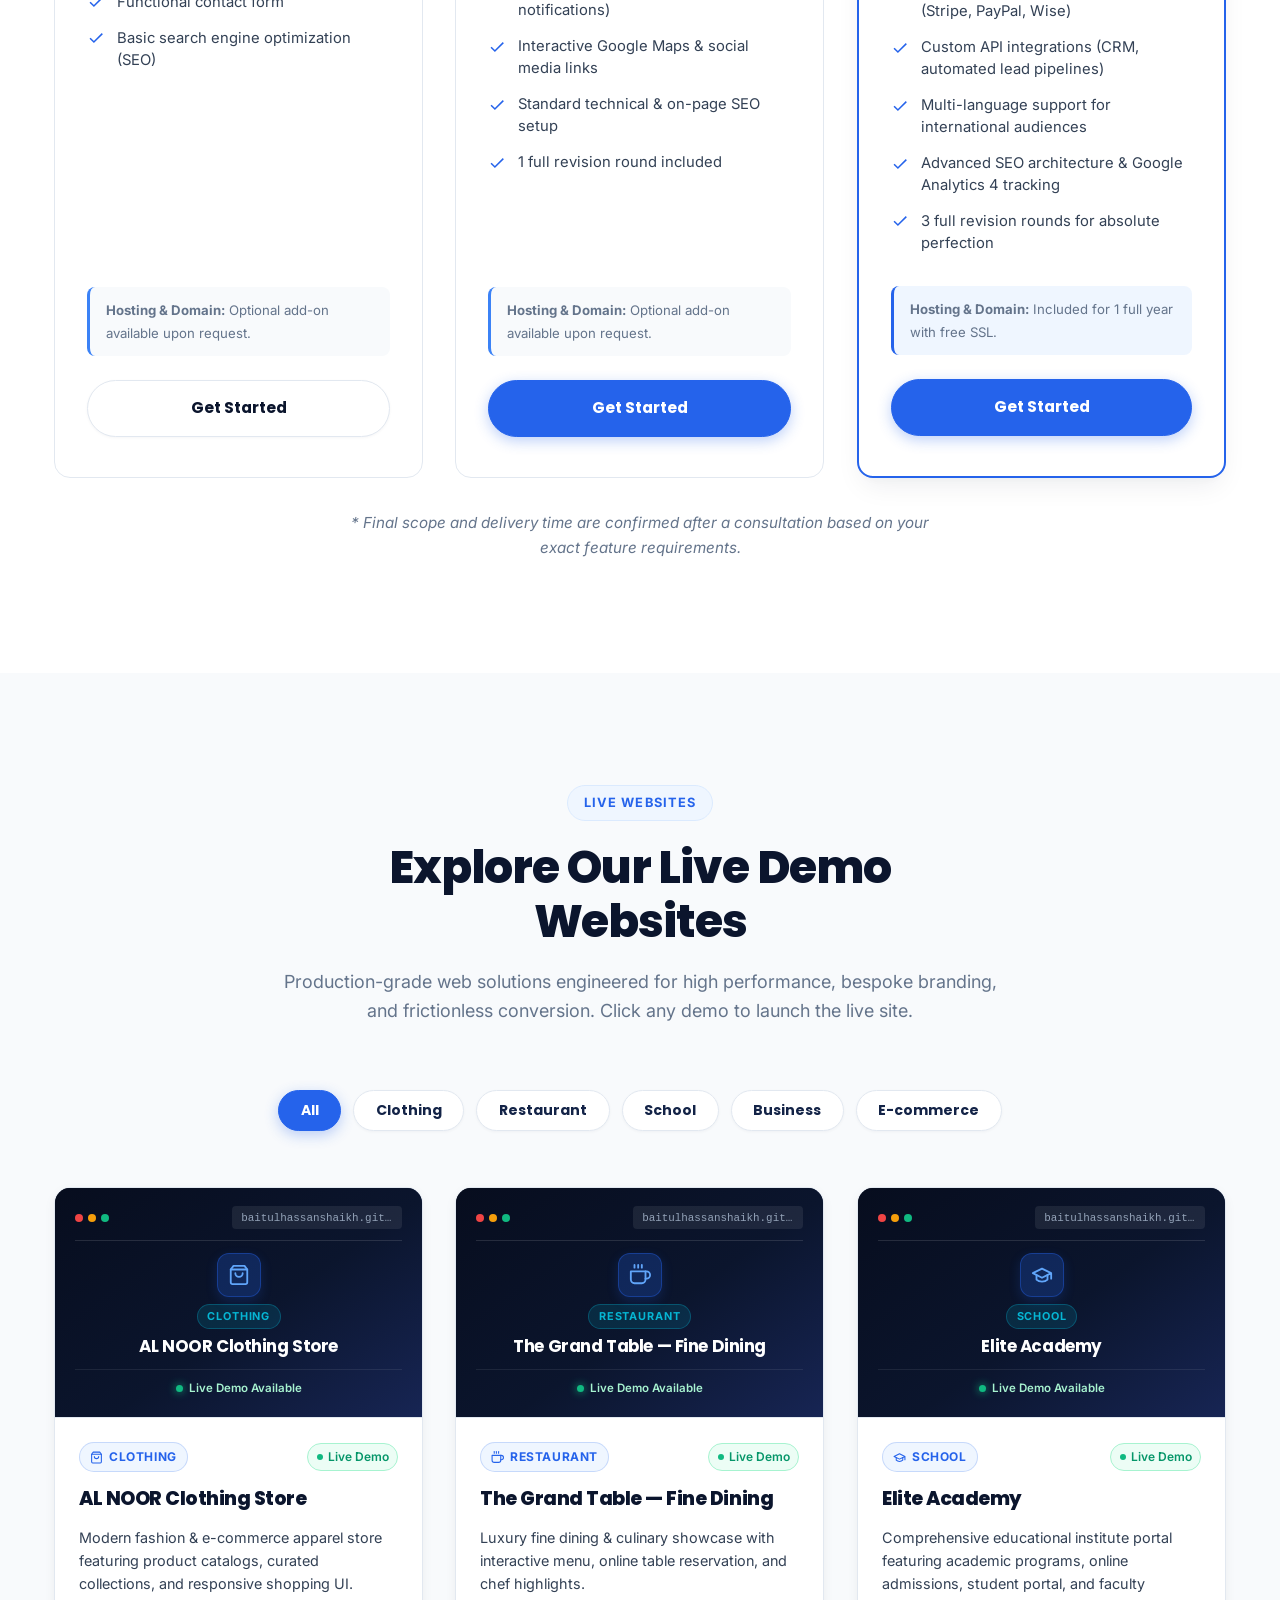
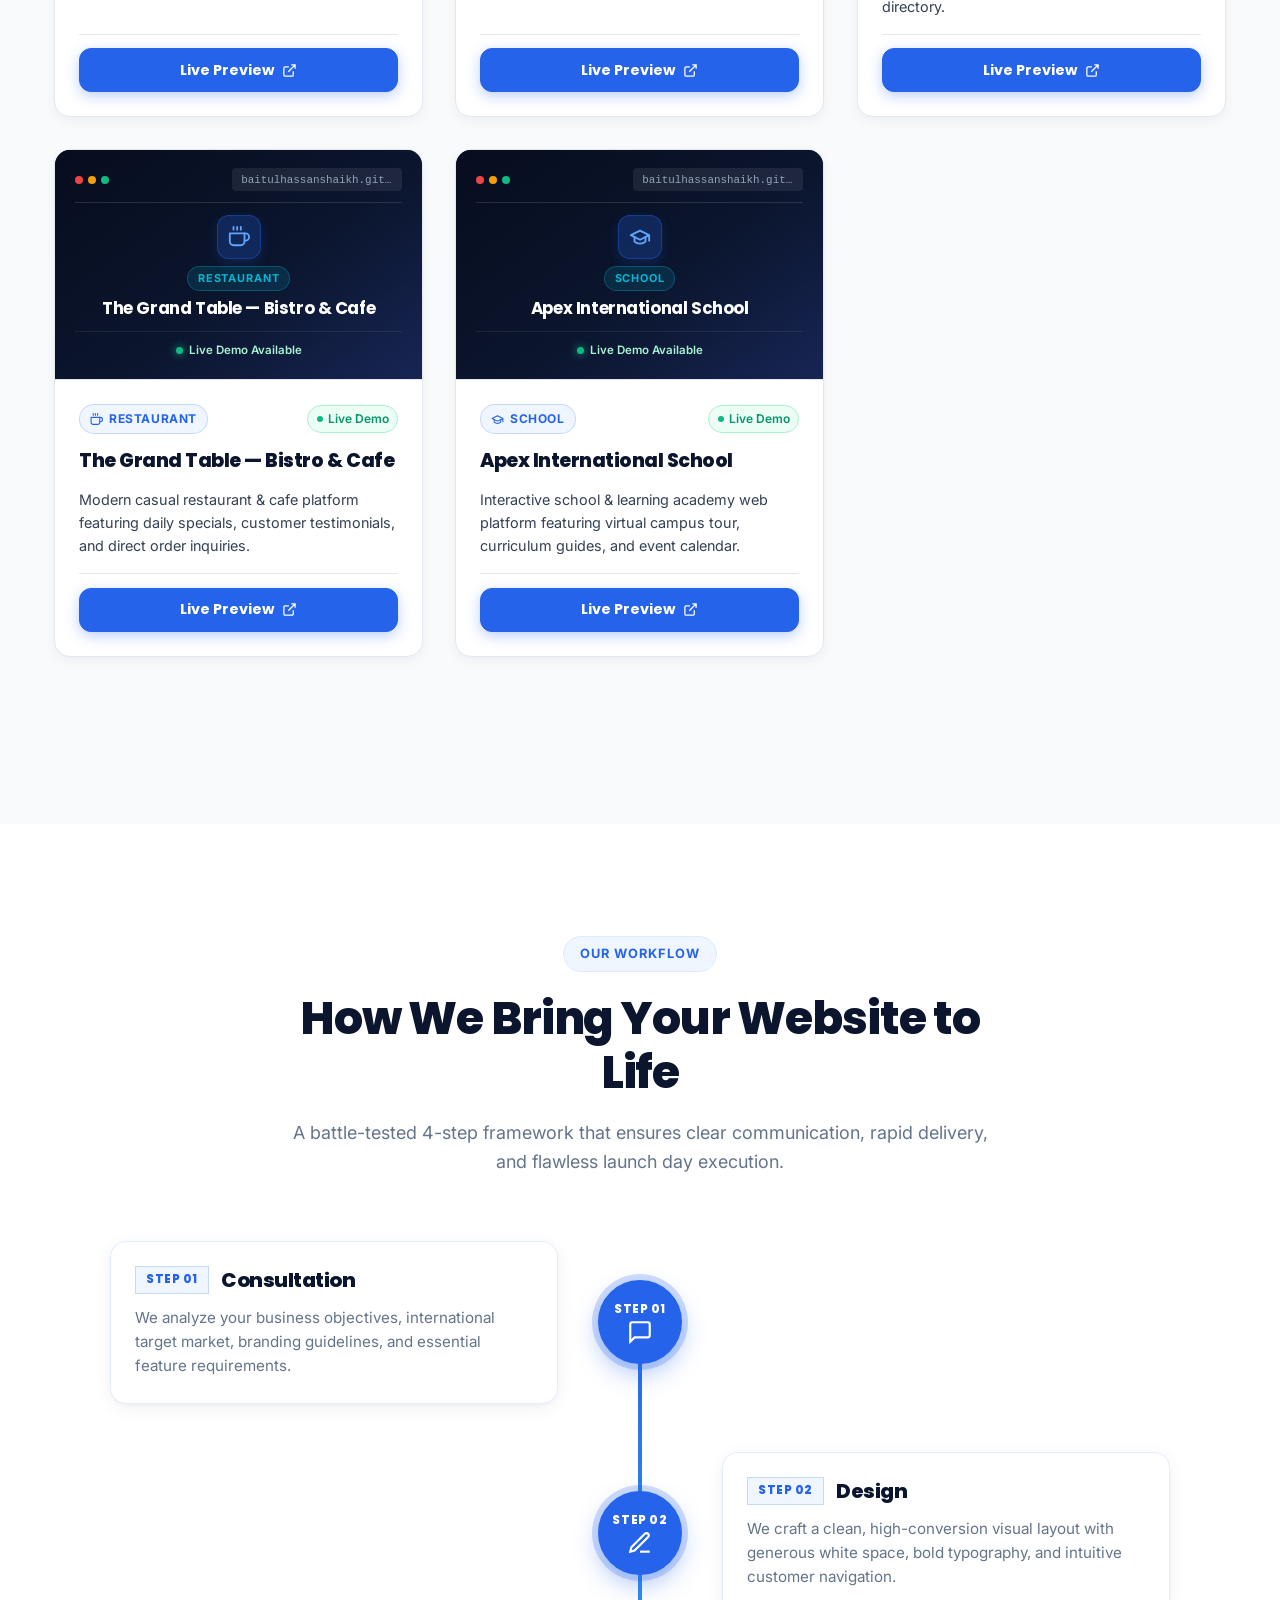
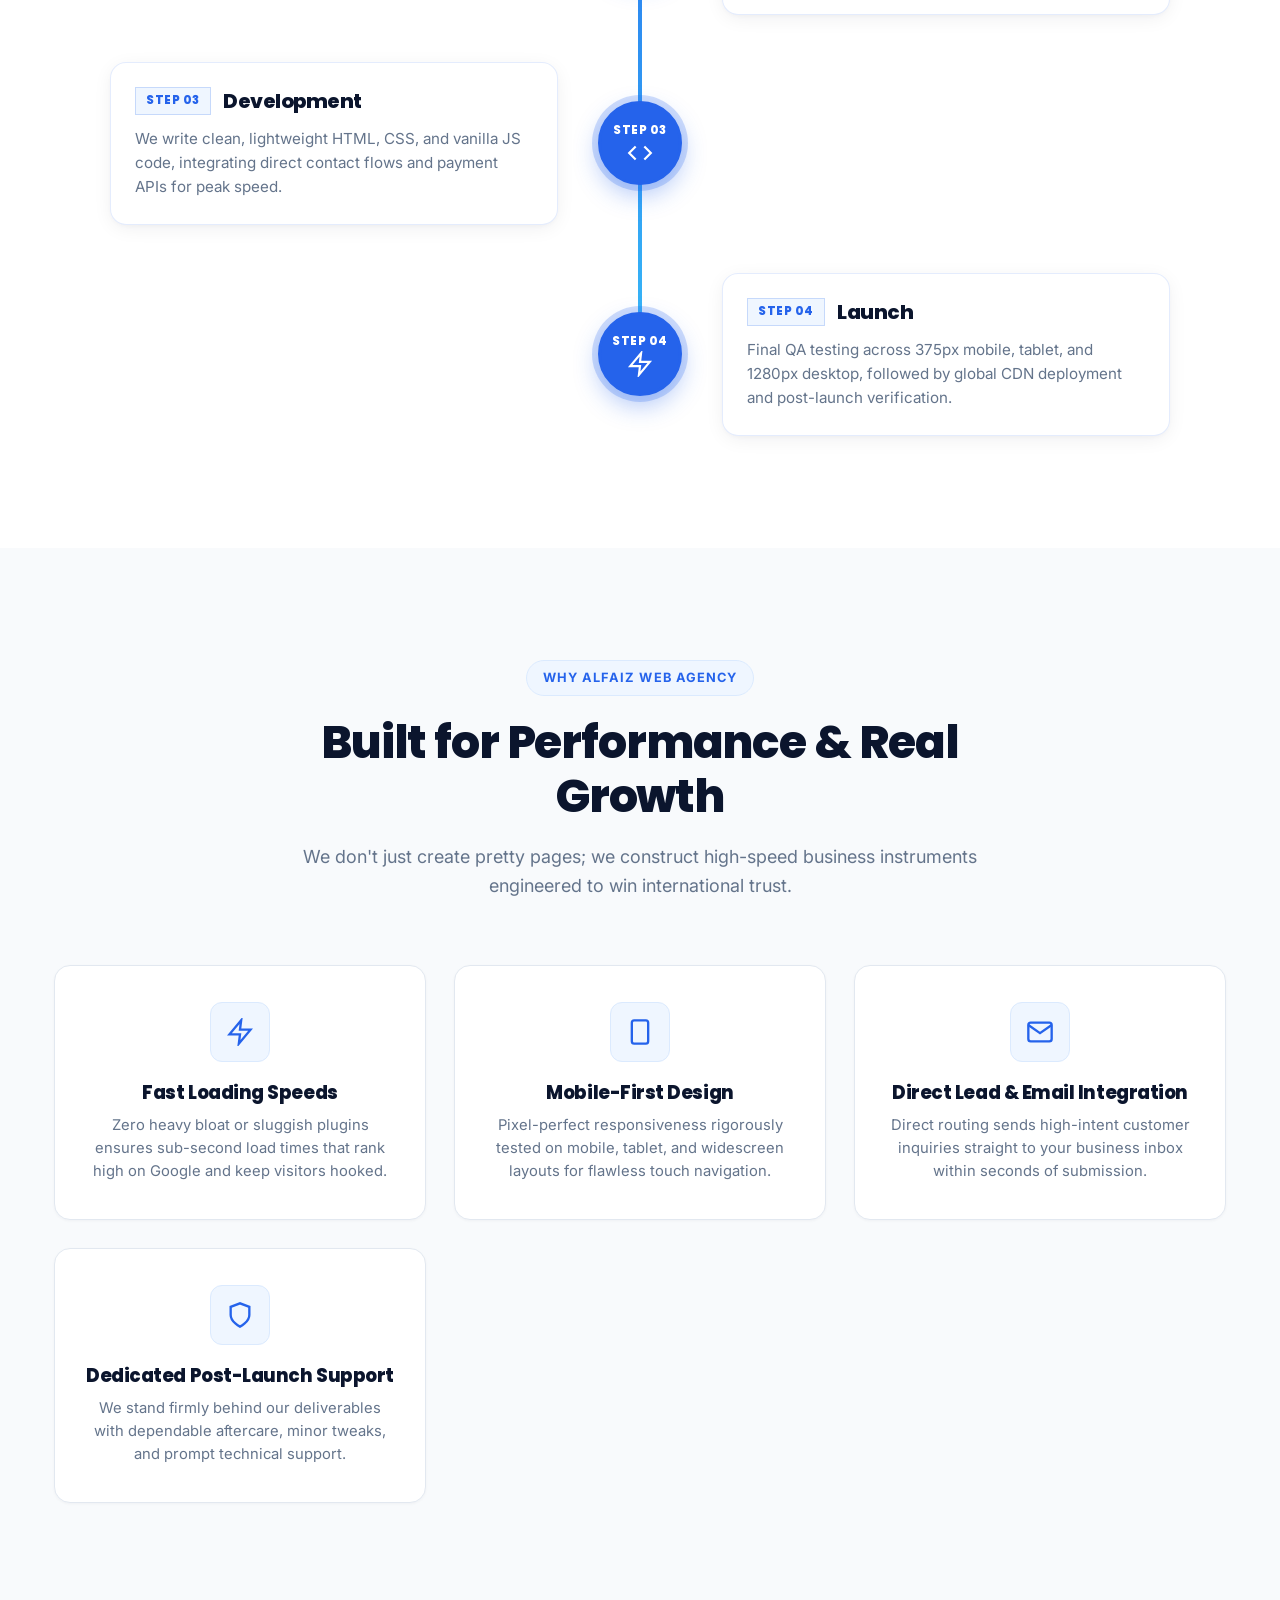
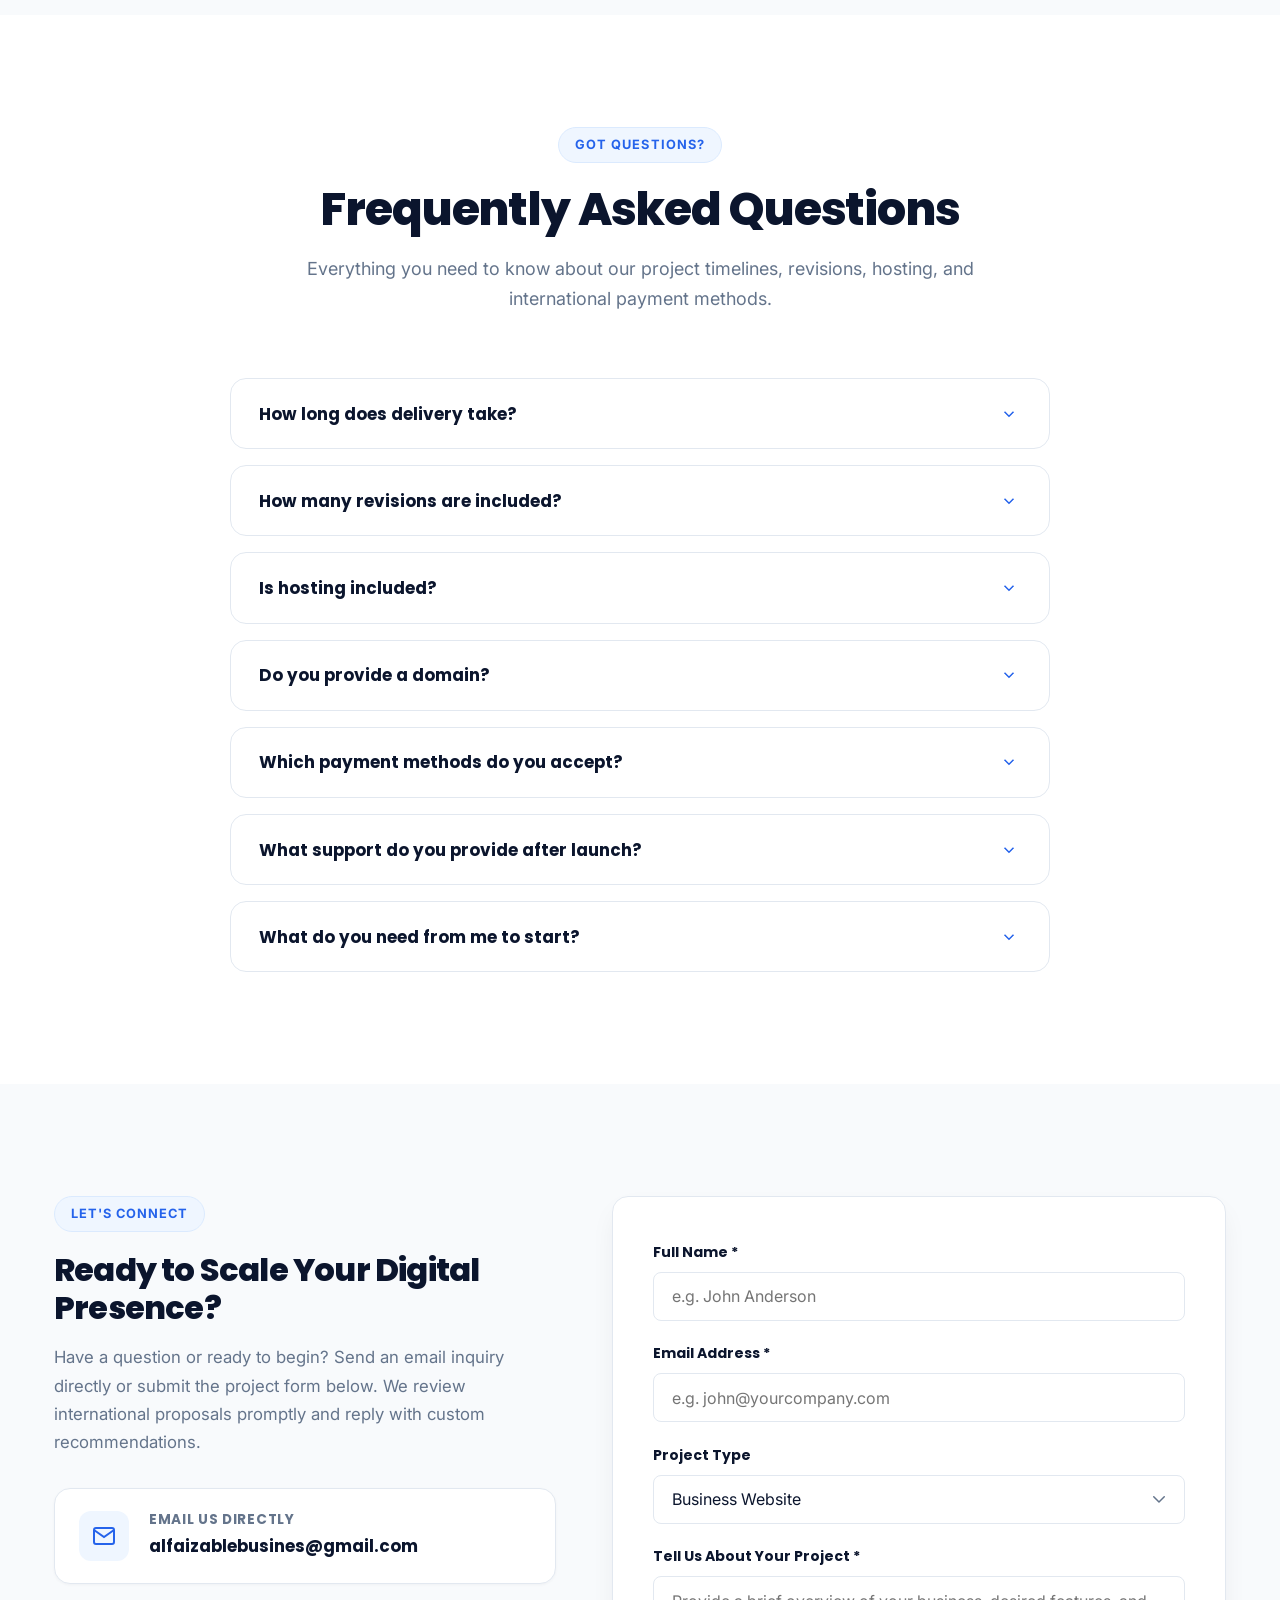
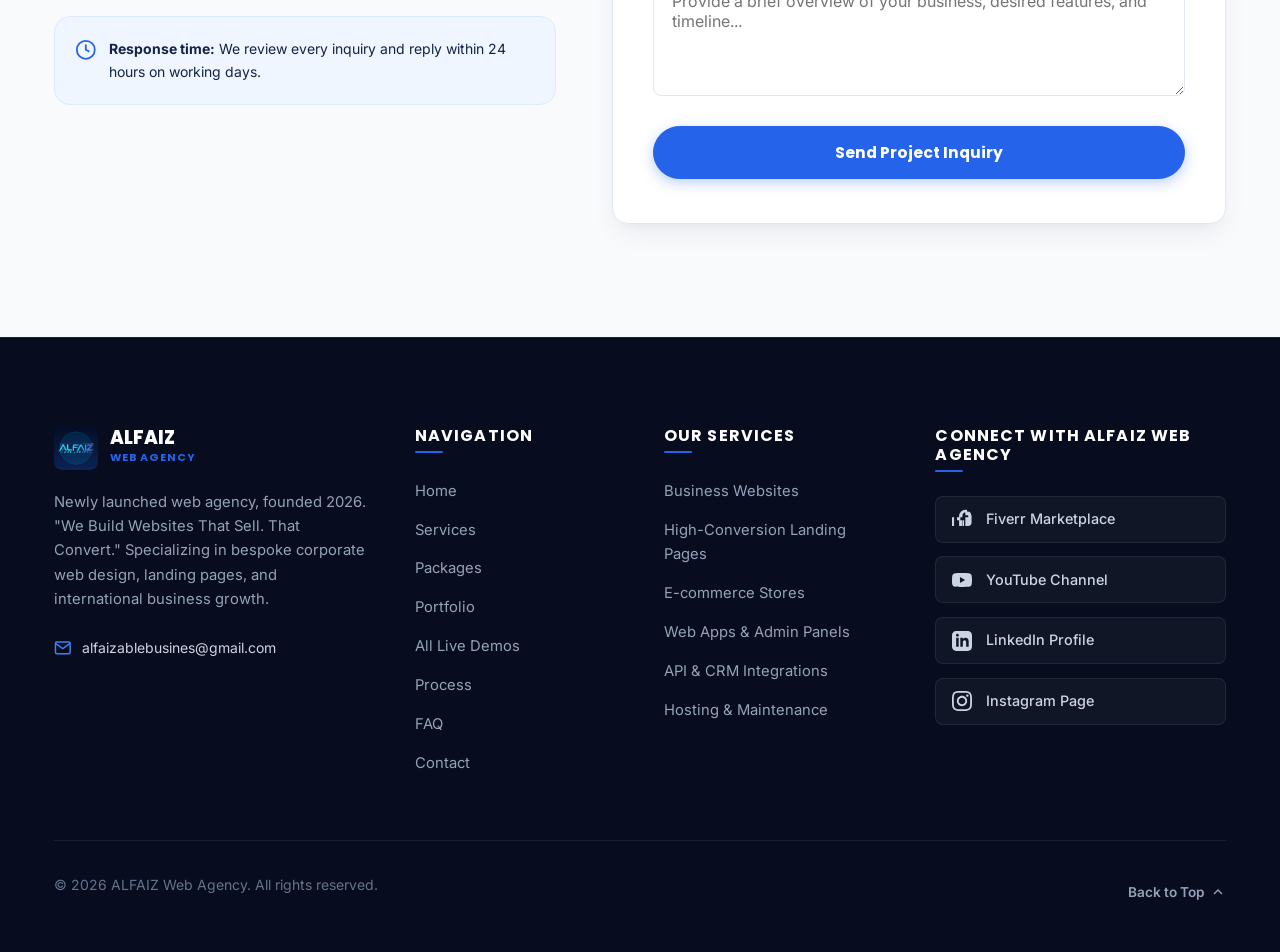
==== commit a9107b71: "feat: implement dynamic categories, live search, and view all demos system" ====
--- a/index.html
+++ b/index.html
@@ -1012,6 +1012,11 @@
                     <div class="portfolio-grid" id="portfolioGrid" aria-live="polite">
                         <!-- Populated dynamically by js/demos.js -->
                     </div>
+
+                    <!-- Dynamic "View All Demos" Container (Shown automatically when demos > 10) -->
+                    <div class="portfolio-view-all-wrap" id="portfolioViewAllWrap">
+                        <!-- Populated dynamically by js/demos.js -->
+                    </div>
                 </div>
             </section>
             <!-- ======================================================================
@@ -1596,6 +1601,9 @@
                             <!-- [REVISION]: Dynamic Portfolio footer link -->
                             <li>
                                 <a href="#portfolio" class="footer-link">Portfolio</a>
+                            </li>
+                            <li>
+                                <a href="demos.html" class="footer-link">All Live Demos</a>
                             </li>
                             <li>
                                 <a href="#process" class="footer-link">Process</a>
--- a/css/style.css
+++ b/css/style.css
@@ -2417,6 +2417,261 @@
 
 .portfolio-launch-btn:hover .btn-icon {
   transform: translate(2px, -2px);
+}
+
+/* --------------------------------------------------------------------------
+   8b. Dynamic Demos Archive, Search & View All Components
+   -------------------------------------------------------------------------- */
+/* Homepage: "View All Demos" Button Container (Requirement 4) */
+.portfolio-view-all-wrap {
+  display: flex;
+  justify-content: center;
+  align-items: center;
+  margin-top: 3.5rem;
+  width: 100%;
+}
+
+.btn-view-all {
+  display: inline-flex;
+  align-items: center;
+  justify-content: center;
+  gap: 0.65rem;
+  padding: 0.85rem 2.25rem;
+  font-family: var(--font-heading);
+  font-size: 1rem;
+  font-weight: 700;
+  color: var(--color-primary);
+  background: var(--color-white);
+  border: 2px solid var(--color-primary);
+  border-radius: var(--radius-full);
+  box-shadow: 0 4px 14px rgba(37, 99, 235, 0.15);
+  transition: all var(--transition-fast);
+  text-decoration: none;
+}
+
+.btn-view-all:hover {
+  background: var(--color-primary);
+  color: var(--color-white);
+  border-color: var(--color-primary);
+  transform: translateY(-2px);
+  box-shadow: 0 8px 24px rgba(37, 99, 235, 0.35);
+}
+
+.btn-view-all .btn-icon {
+  width: 16px;
+  height: 16px;
+  stroke: currentColor;
+  stroke-width: 2.2;
+  transition: transform var(--transition-fast);
+}
+
+.btn-view-all:hover .btn-icon {
+  transform: translateX(3px);
+}
+
+.view-all-badge {
+  display: inline-flex;
+  align-items: center;
+  justify-content: center;
+  padding: 0.2rem 0.65rem;
+  font-size: 0.8125rem;
+  font-weight: 800;
+  border-radius: var(--radius-full);
+  background: rgba(37, 99, 235, 0.12);
+  color: var(--color-primary);
+  transition: all var(--transition-fast);
+}
+
+.btn-view-all:hover .view-all-badge {
+  background: rgba(255, 255, 255, 0.25);
+  color: var(--color-white);
+}
+
+/* Dedicated Demos Archive Page Styles (demos.html - Requirement 5) */
+.page-archive .navbar .nav-link[href="demos.html"] {
+  color: var(--color-primary);
+}
+
+.archive-hero {
+  padding-top: calc(var(--header-height) + 3.5rem);
+  padding-bottom: 3.5rem;
+  background: radial-gradient(circle at 50% 0%, rgba(219, 234, 254, 0.5) 0%, rgba(255, 255, 255, 0.95) 60%, #ffffff 100%);
+}
+
+.archive-header {
+  text-align: center;
+  max-width: 820px;
+  margin: 0 auto 2.5rem;
+}
+
+.archive-title {
+  font-family: var(--font-heading);
+  font-size: 2.75rem;
+  font-weight: 800;
+  color: var(--color-navy-900);
+  line-height: 1.2;
+  margin-top: 0.75rem;
+  margin-bottom: 1rem;
+}
+
+.archive-subtitle {
+  font-size: 1.05rem;
+  color: var(--color-text-main);
+  line-height: 1.65;
+  margin: 0 auto;
+  max-width: 660px;
+}
+
+/* Demo Search Component (demos.html) */
+.demo-search-container {
+  max-width: 620px;
+  margin: 0 auto 2.75rem;
+  display: flex;
+  flex-direction: column;
+  align-items: center;
+}
+
+.demo-search-box {
+  position: relative;
+  width: 100%;
+}
+
+.demo-search-icon {
+  position: absolute;
+  left: 1.25rem;
+  top: 50%;
+  transform: translateY(-50%);
+  width: 20px;
+  height: 20px;
+  color: #94a3b8;
+  pointer-events: none;
+}
+
+.demo-search-input {
+  width: 100%;
+  padding: 0.95rem 3.25rem 0.95rem 3.25rem;
+  font-family: var(--font-body);
+  font-size: 0.95rem;
+  color: var(--color-navy-900);
+  background: var(--color-white);
+  border: 1.5px solid var(--color-border-light);
+  border-radius: var(--radius-full);
+  box-shadow: 0 4px 16px rgba(15, 23, 42, 0.05);
+  transition: all var(--transition-fast);
+  outline: none;
+}
+
+.demo-search-input:focus {
+  border-color: var(--color-primary);
+  box-shadow: 0 0 0 4px rgba(37, 99, 235, 0.15), 0 4px 16px rgba(15, 23, 42, 0.08);
+}
+
+.demo-search-input::placeholder {
+  color: #94a3b8;
+}
+
+.demo-search-clear {
+  position: absolute;
+  right: 1.15rem;
+  top: 50%;
+  transform: translateY(-50%);
+  background: #f1f5f9;
+  border: none;
+  width: 26px;
+  height: 26px;
+  border-radius: 50%;
+  display: flex;
+  align-items: center;
+  justify-content: center;
+  cursor: pointer;
+  color: #64748b;
+  transition: all var(--transition-fast);
+}
+
+.demo-search-clear:hover {
+  background: #e2e8f0;
+  color: var(--color-navy-900);
+}
+
+.demo-search-clear svg {
+  width: 14px;
+  height: 14px;
+}
+
+.demo-search-status {
+  margin-top: 0.85rem;
+  font-size: 0.875rem;
+  color: var(--color-text-muted);
+}
+
+.demo-search-status strong {
+  color: var(--color-navy-900);
+  font-weight: 700;
+}
+
+/* Archive Bottom Call-To-Action Card */
+.archive-cta-section {
+  padding: 2.5rem 0 5.5rem;
+}
+
+.archive-cta-card {
+  background: linear-gradient(135deg, #070d1e 0%, #0b152d 50%, #1e3a8a 100%);
+  border-radius: var(--radius-card);
+  padding: 3.5rem 2.5rem;
+  text-align: center;
+  color: var(--color-white);
+  box-shadow: 0 20px 40px rgba(7, 13, 30, 0.25);
+  position: relative;
+  overflow: hidden;
+}
+
+.archive-cta-card::before {
+  content: '';
+  position: absolute;
+  top: -50%;
+  right: -20%;
+  width: 350px;
+  height: 350px;
+  background: radial-gradient(circle, rgba(37, 99, 235, 0.3) 0%, transparent 70%);
+  pointer-events: none;
+}
+
+.archive-cta-title {
+  font-family: var(--font-heading);
+  font-size: 2.25rem;
+  font-weight: 800;
+  color: #ffffff;
+  margin-top: 0.75rem;
+  margin-bottom: 1rem;
+}
+
+.archive-cta-desc {
+  font-size: 1.05rem;
+  color: #cbd5e1;
+  max-width: 620px;
+  margin: 0 auto 2rem;
+  line-height: 1.6;
+}
+
+.archive-cta-buttons {
+  display: flex;
+  justify-content: center;
+  gap: 1rem;
+  flex-wrap: wrap;
+}
+
+.btn-outline-white {
+  background: transparent;
+  color: #ffffff;
+  border: 1.5px solid rgba(255, 255, 255, 0.4);
+}
+
+.btn-outline-white:hover {
+  background: #ffffff;
+  color: var(--color-navy-900);
+  border-color: #ffffff;
+  transform: translateY(-2px);
+  box-shadow: var(--shadow-sm);
 }
 
 /* --------------------------------------------------------------------------
@@ -3542,6 +3797,59 @@
     display: none;
   }
 
+  /* Portfolio Archive & Search on Mobile (below 992px) */
+  .archive-hero {
+    padding-top: calc(var(--header-height) + 2rem);
+    padding-bottom: 2.5rem;
+  }
+
+  .archive-title {
+    font-size: 2.15rem;
+  }
+
+  .demo-search-container {
+    margin-bottom: 2rem;
+  }
+
+  .demo-search-input {
+    font-size: 0.875rem;
+    padding: 0.8rem 2.85rem 0.8rem 2.85rem;
+  }
+
+  .demo-search-icon {
+    left: 1rem;
+    width: 18px;
+    height: 18px;
+  }
+
+  .archive-cta-section {
+    padding: 1.5rem 0 4rem;
+  }
+
+  .archive-cta-card {
+    padding: 2.25rem 1.25rem;
+  }
+
+  .archive-cta-title {
+    font-size: 1.65rem;
+  }
+
+  .archive-cta-buttons {
+    flex-direction: column;
+    gap: 0.75rem;
+  }
+
+  .archive-cta-buttons .btn {
+    width: 100%;
+  }
+
+  .btn-view-all {
+    width: 100%;
+    max-width: 360px;
+    font-size: 0.95rem;
+    padding: 0.75rem 1.5rem;
+  }
+
   /* Process Timeline Mobile (below 768px):
      Single column. Line sits on the left edge, 48px circles on the line, cards to the right. No zig-zag. */
   .process-timeline-wrapper {
@@ -3951,6 +4259,26 @@
   .portfolio-desc {
     font-size: 0.875rem;
     line-height: 1.5;
+  }
+
+  /* Archive Title & Search on Small Screens (375px & 414px) */
+  .archive-title {
+    font-size: 1.75rem;
+  }
+
+  .archive-subtitle {
+    font-size: 0.925rem;
+  }
+
+  .demo-search-input {
+    font-size: 0.8125rem;
+    padding: 0.75rem 2.5rem 0.75rem 2.6rem;
+  }
+
+  .demo-search-icon {
+    left: 0.85rem;
+    width: 16px;
+    height: 16px;
   }
 }
 
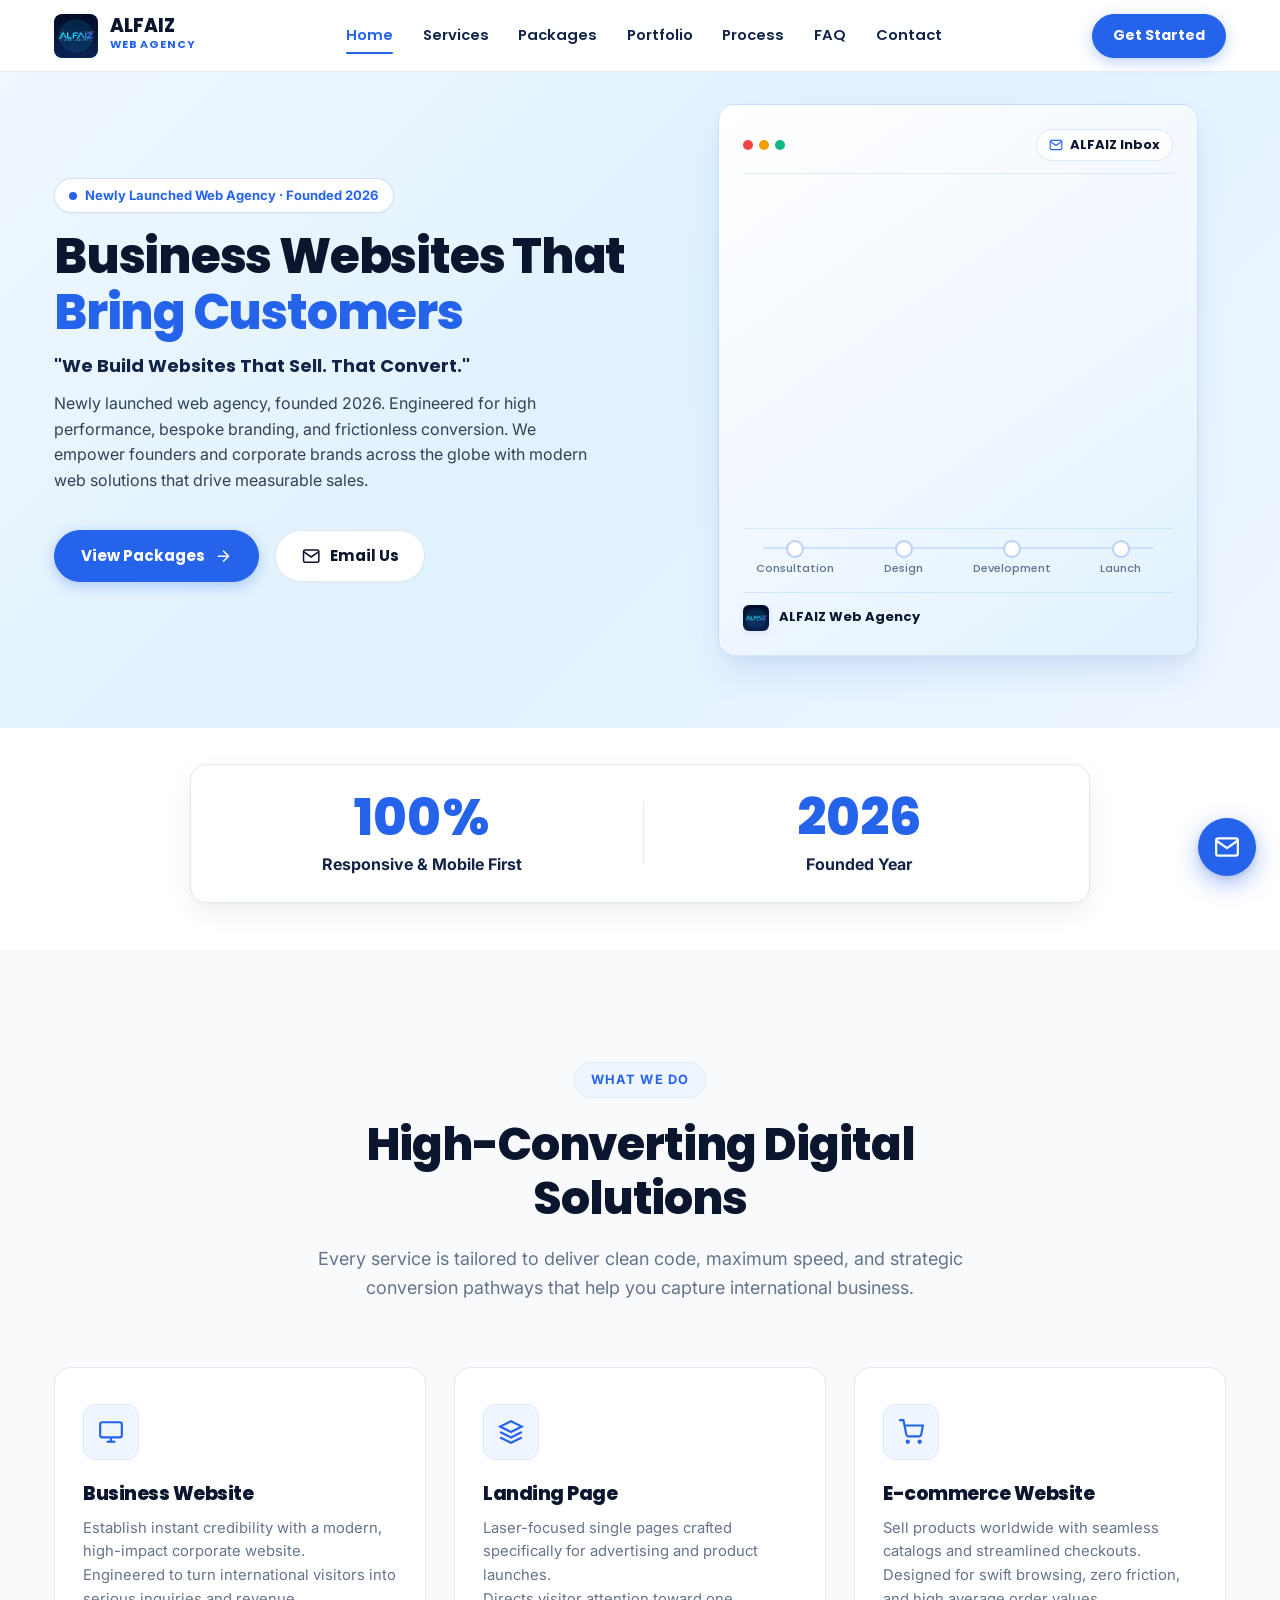
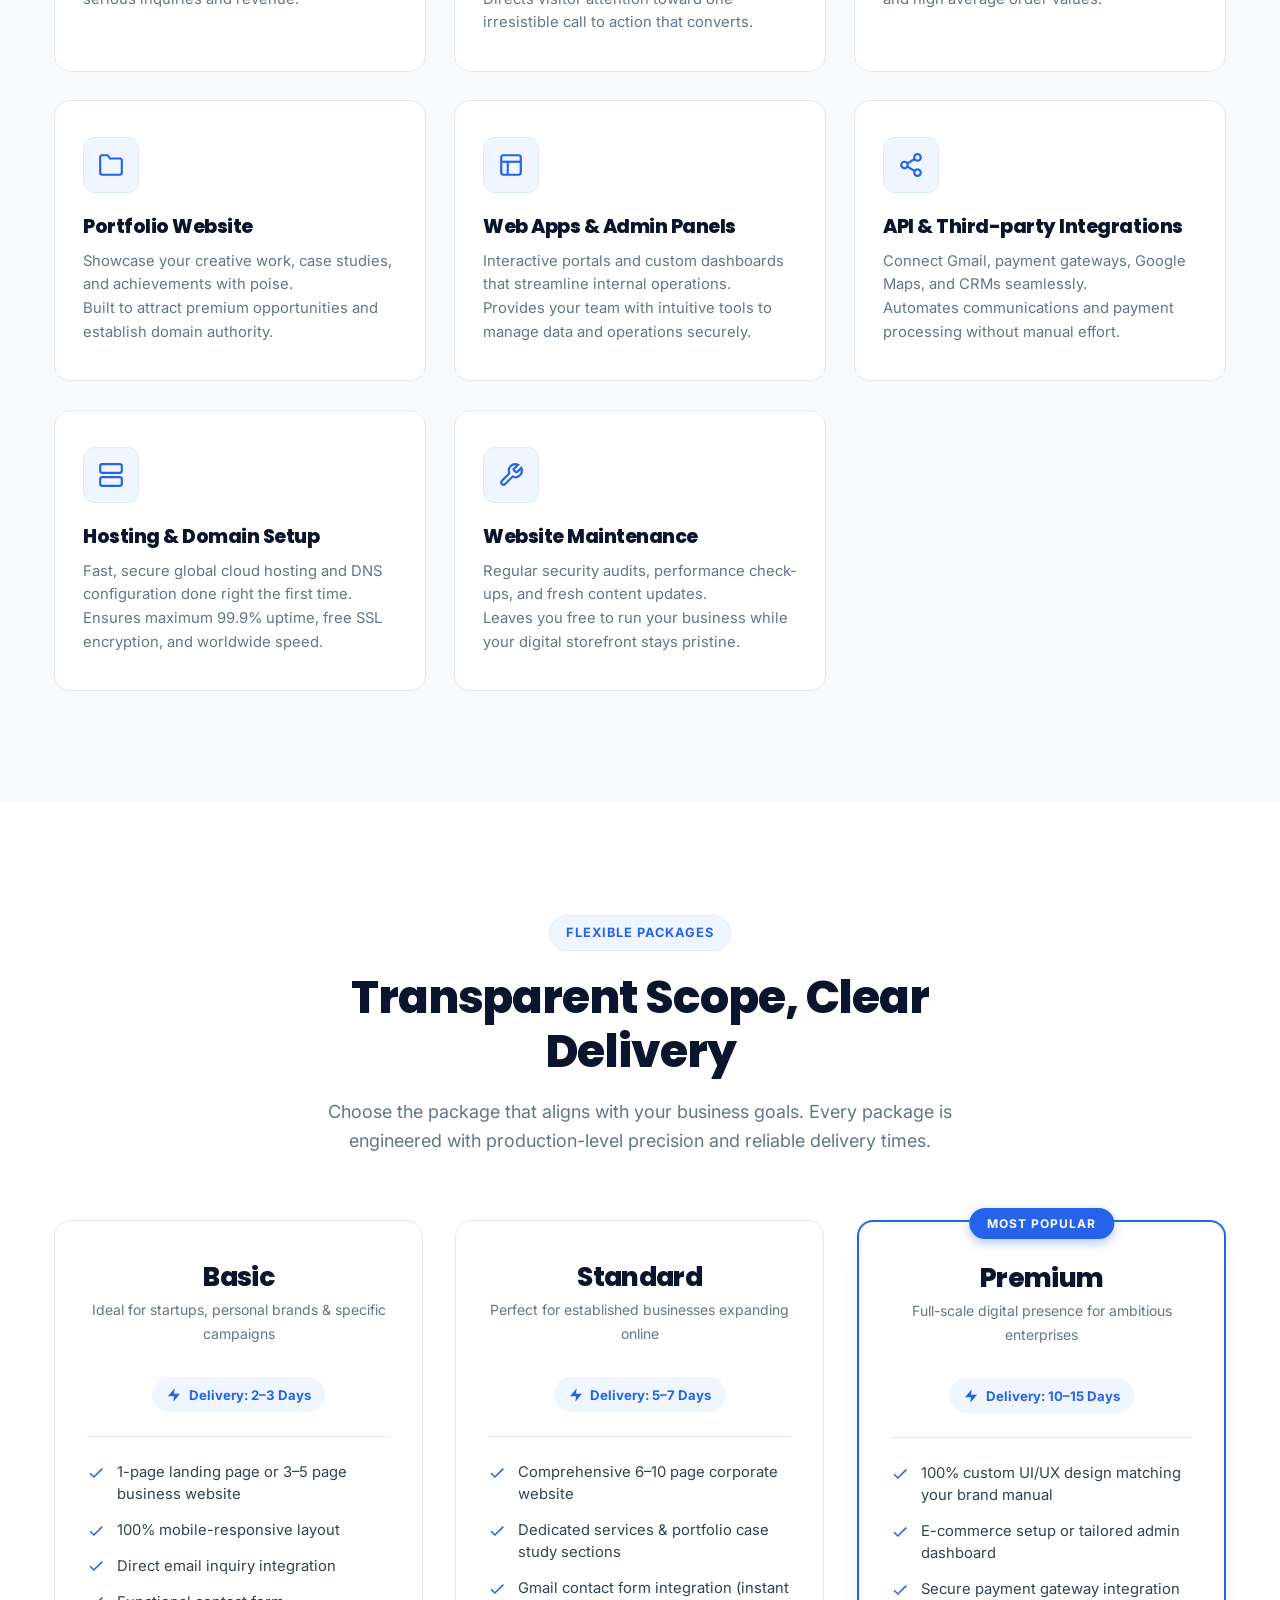
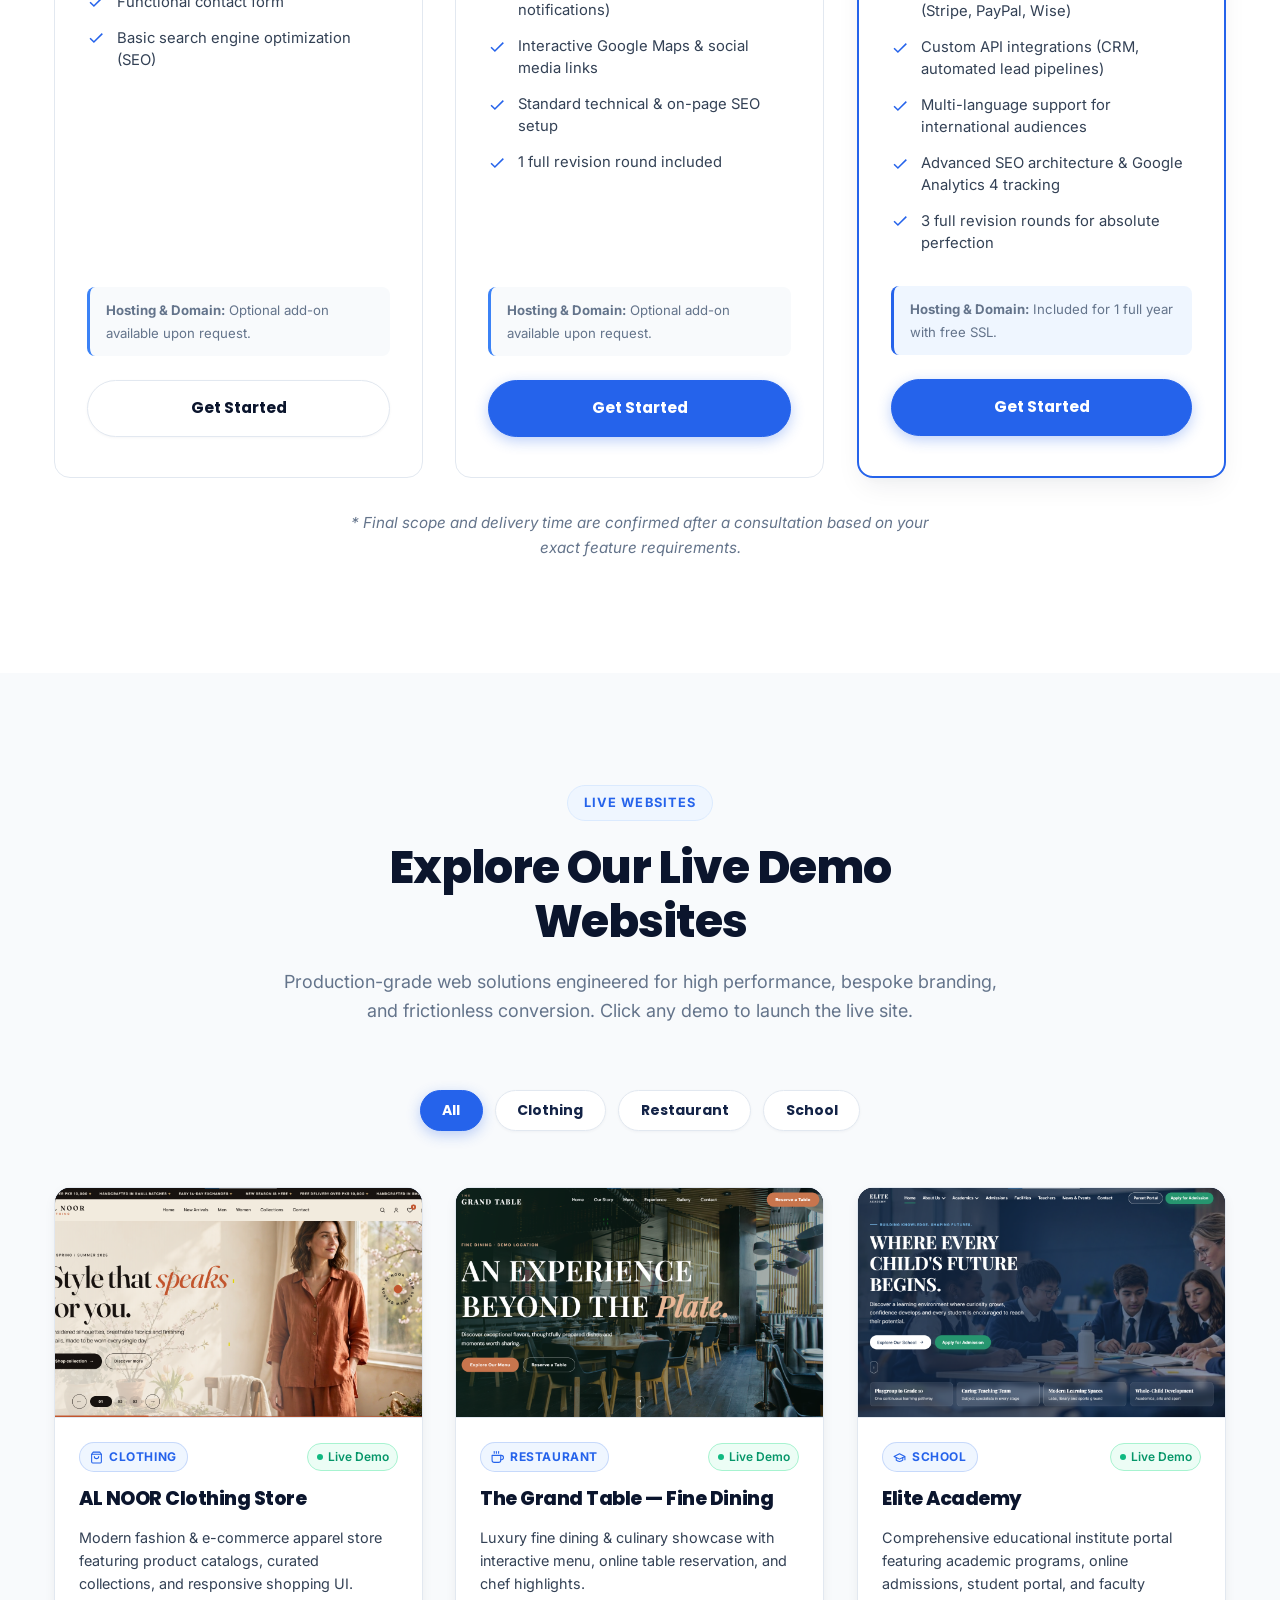
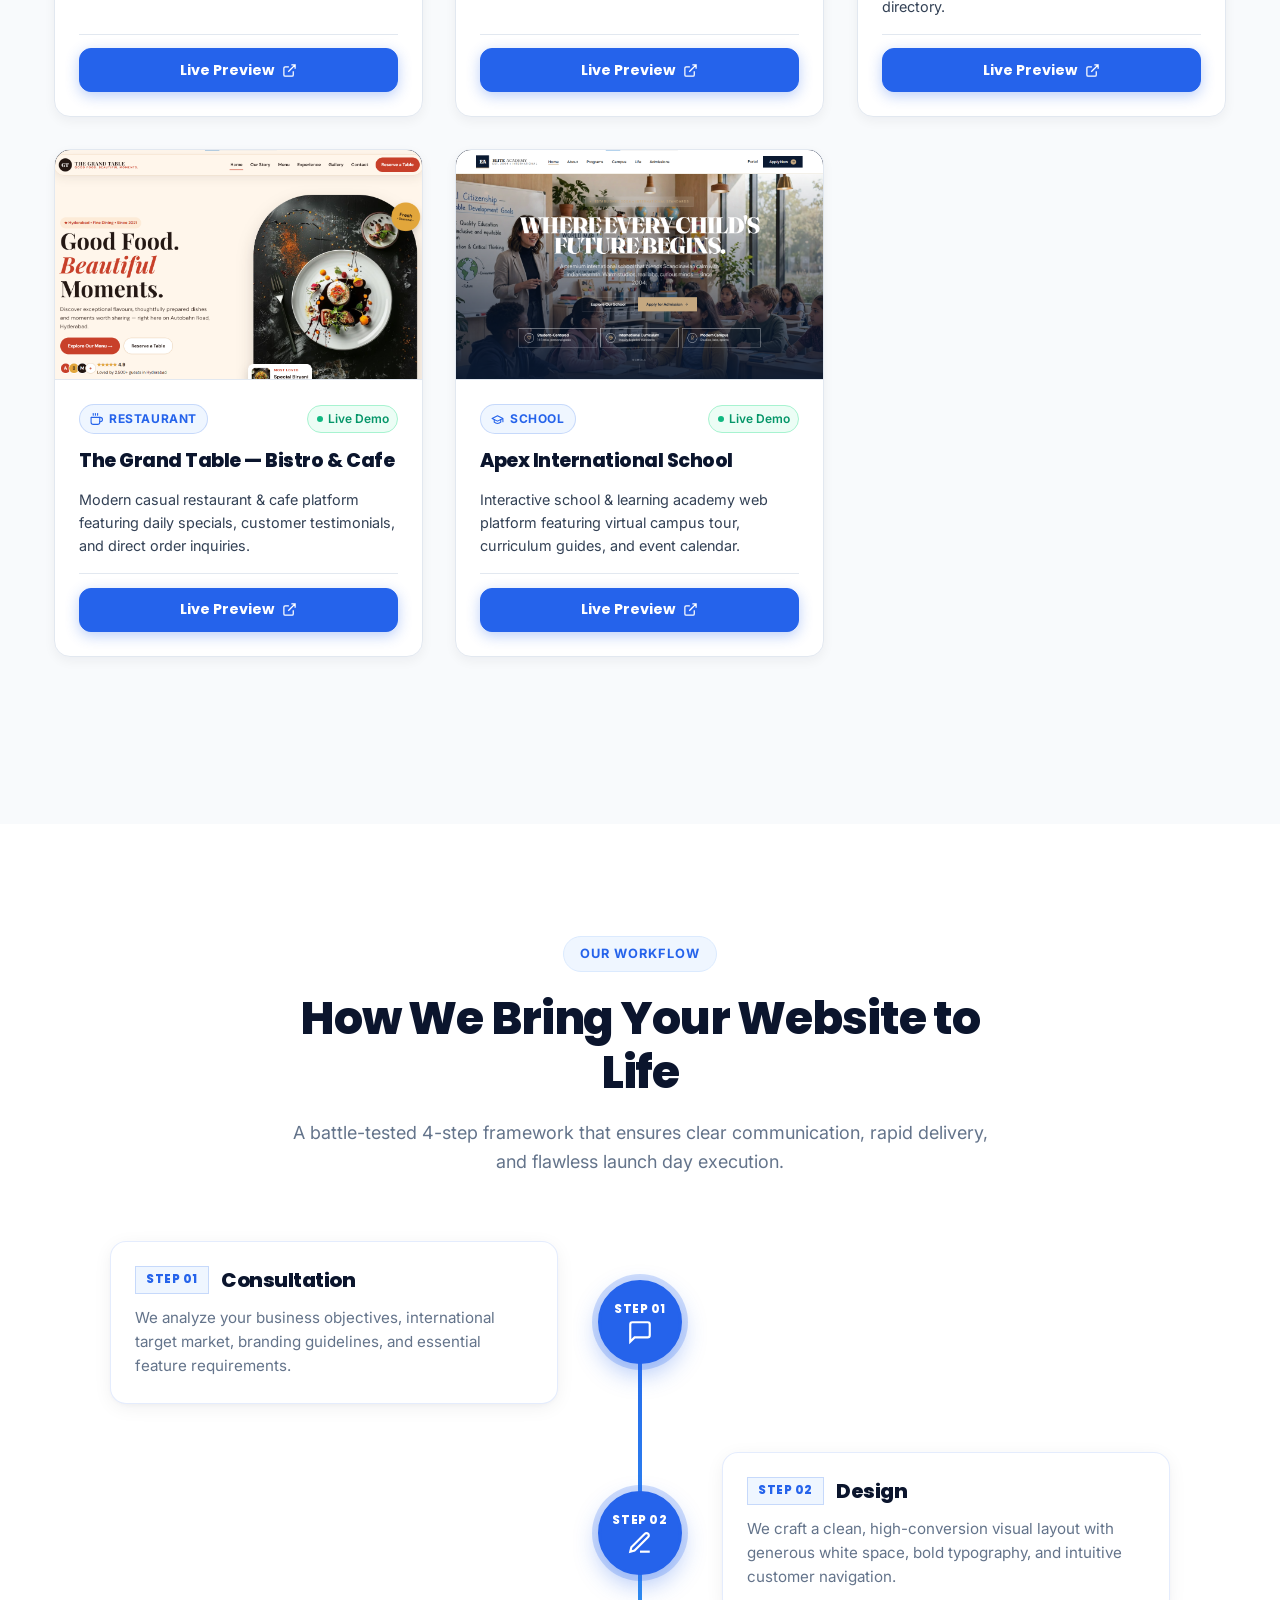
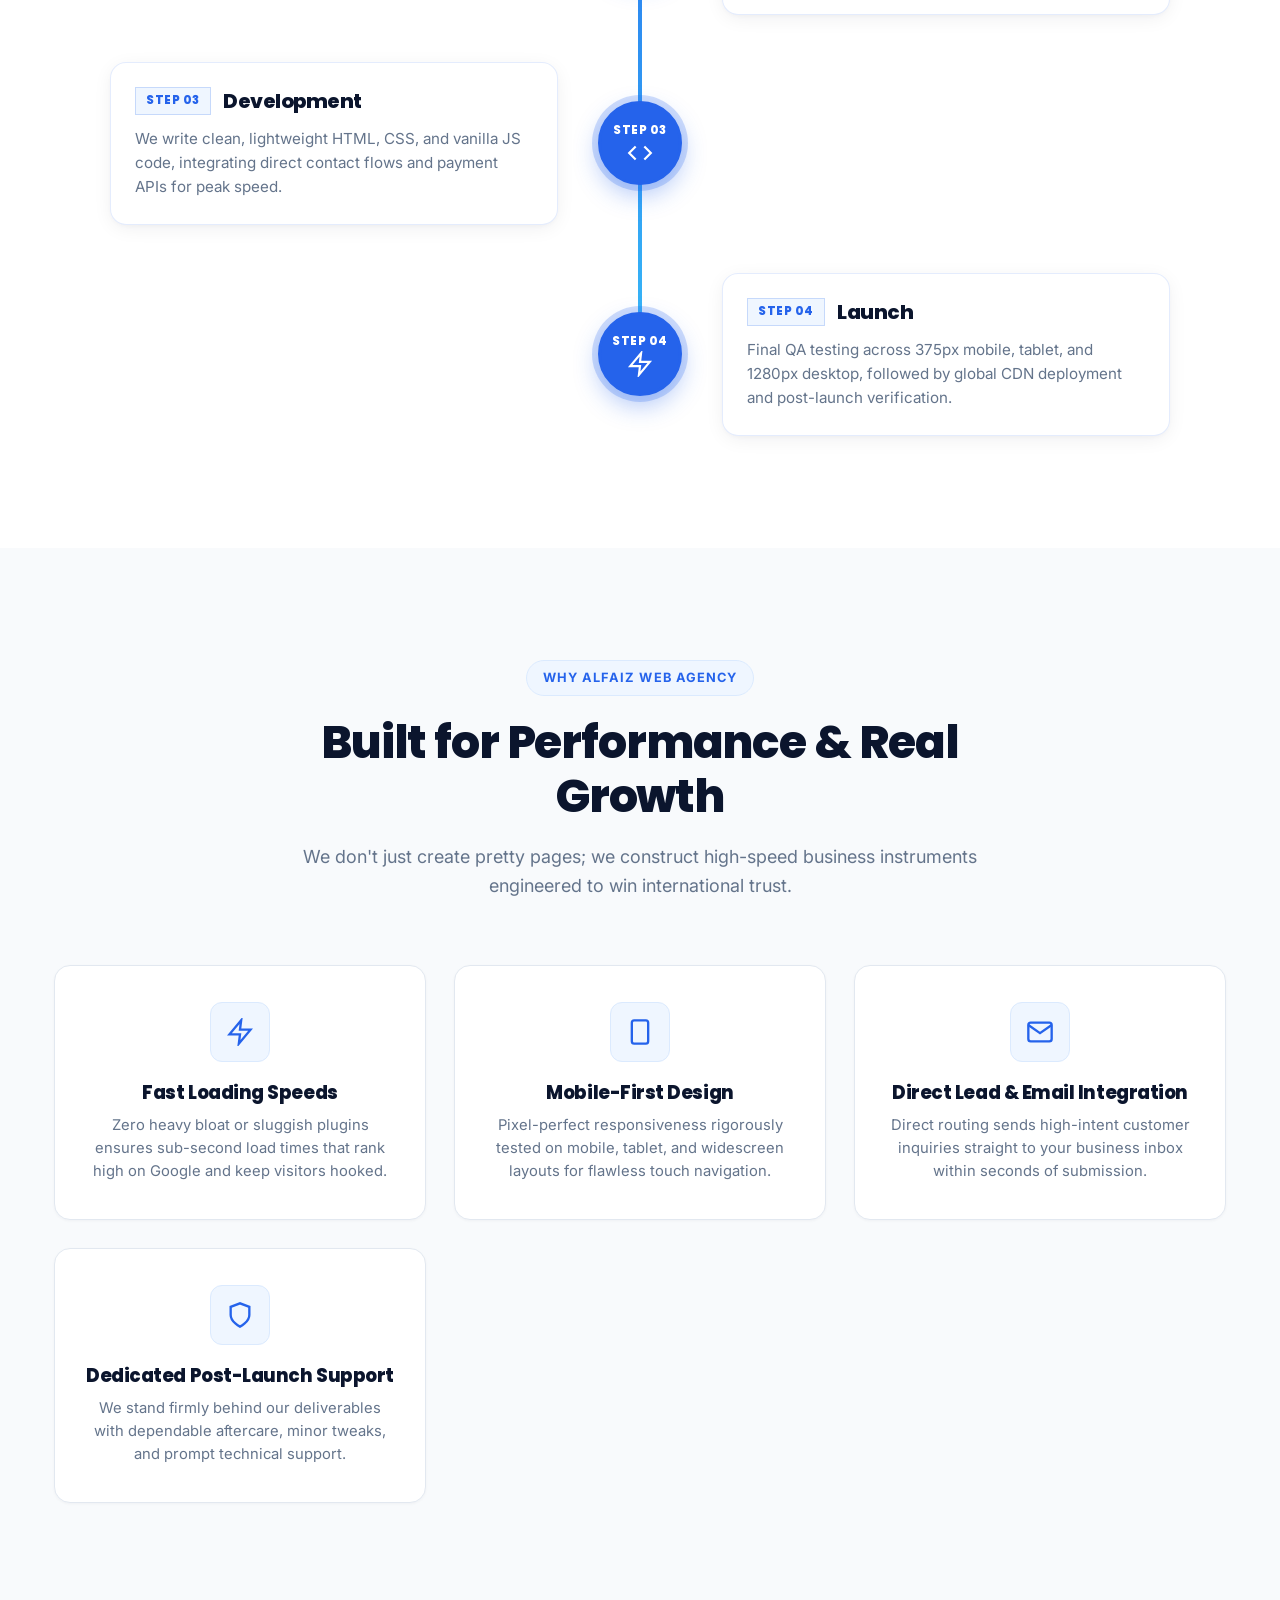
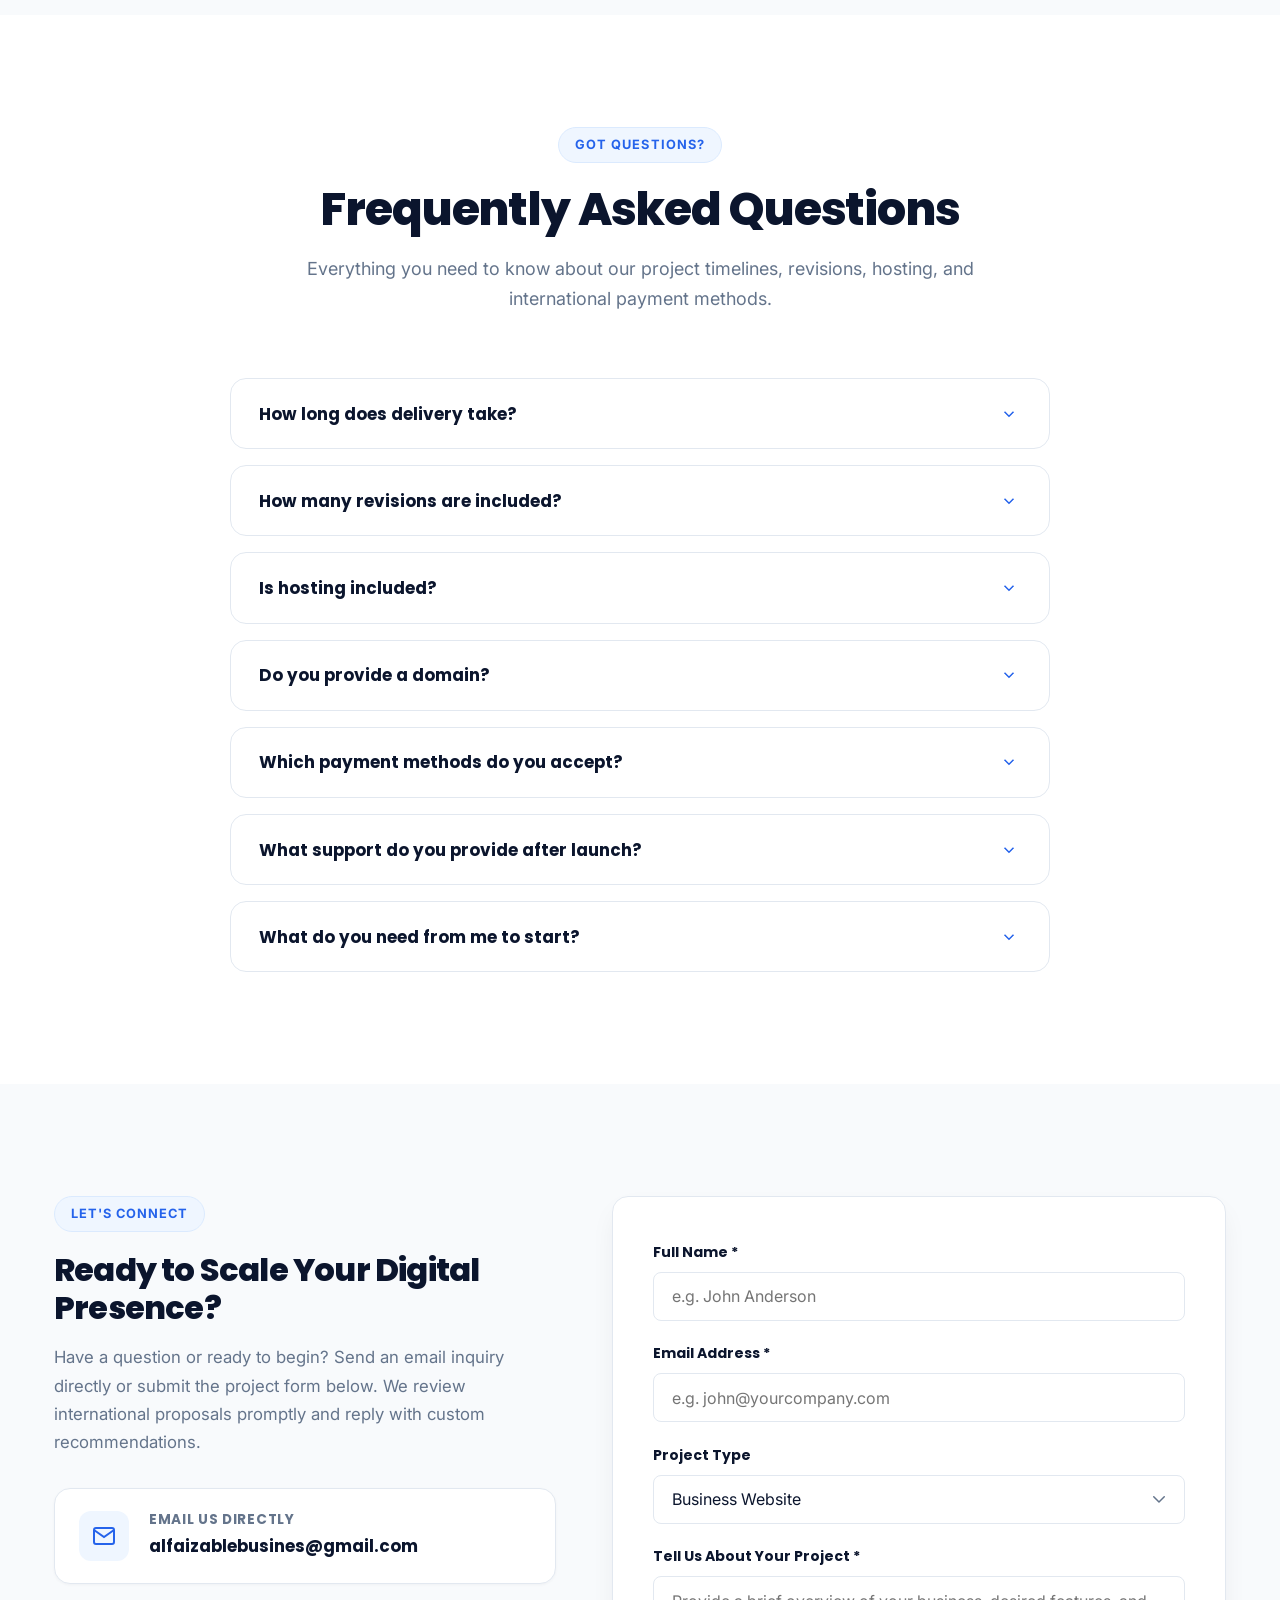
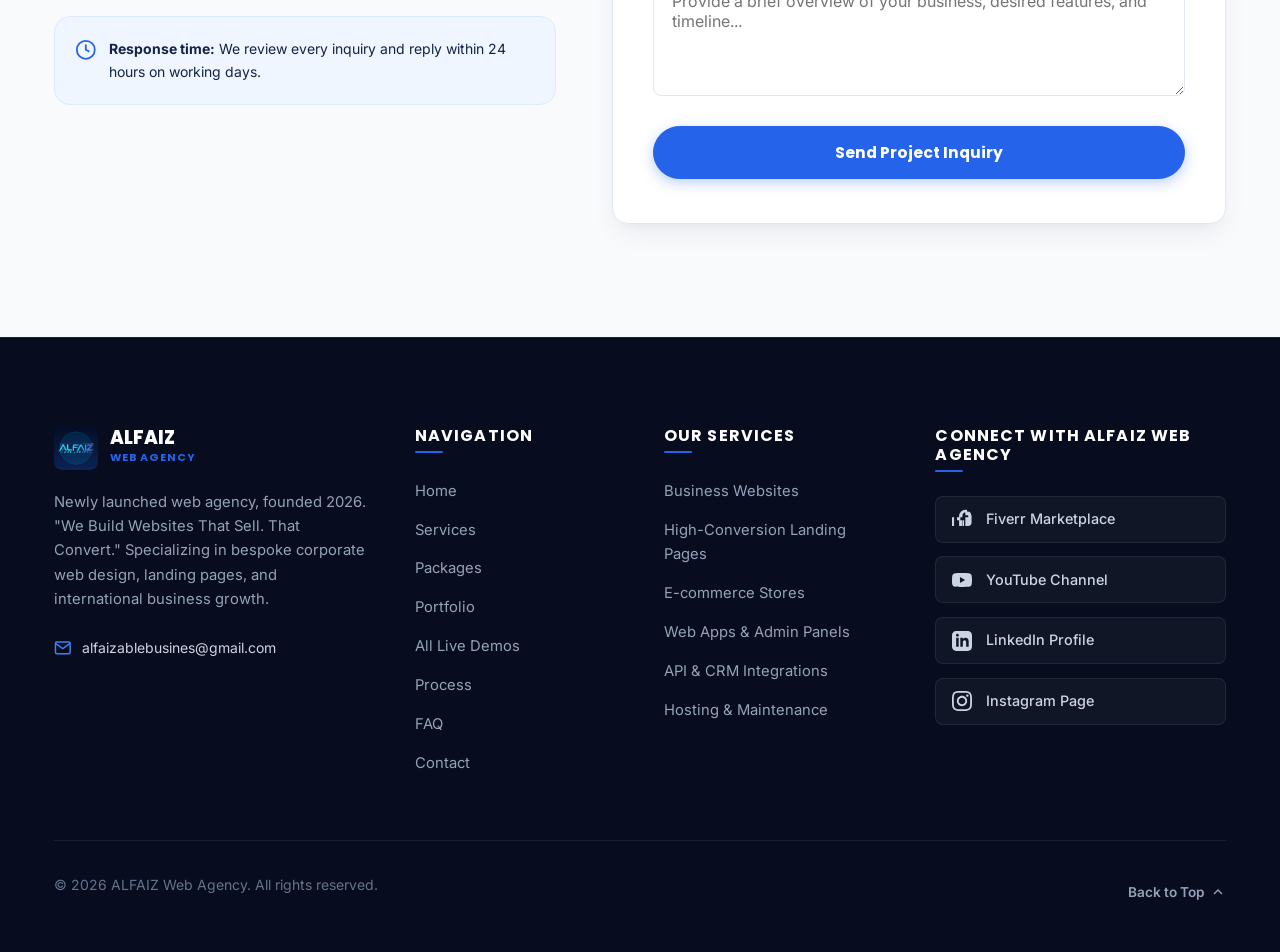
==== commit e1b8762a: "Update SEO meta tags and GitHub Pages URLs" ====
--- a/index.html
+++ b/index.html
@@ -1,8 +1,9 @@
 <!DOCTYPE html>
 <html lang="en">
-    <head>
+ <head>
         <meta charset="UTF-8">
         <meta name="viewport" content="width=device-width, initial-scale=1.0">
+        
         <!-- Primary SEO Meta Tags (Newly launched web agency, founded 2026) -->
         <title>ALFAIZ Web Agency | Newly Launched Web Agency, Founded 2026</title>
         <meta name="title" content="ALFAIZ Web Agency | Newly Launched Web Agency, Founded 2026">
@@ -10,39 +11,49 @@
         <meta name="keywords" content="web agency, business website, high conversion website, landing page, ecommerce development, corporate web design, ALFAIZ Web Agency">
         <meta name="author" content="ALFAIZ Web Agency">
         <meta name="robots" content="index, follow">
-        <!-- Canonical URL (Replace domain with your production domain) -->
-        <link rel="canonical" href="https://alfaizwebagency.com/">
-        <!-- Open Graph / Facebook -->
+
+        <!-- Google Search Console Verification Tag (Paste the code you get from Google Search Console here later) -->
+        <!-- <meta name="google-site-verification" content="YOUR_VERIFICATION_CODE_HERE" /> -->
+
+        <!-- Canonical URL (Fixed to your GitHub Pages Live URL) -->
+        <link rel="canonical" href="https://baitulhassanshaikh.github.io/alfaiz_web_agency/">
+
+        <!-- Open Graph / Facebook (Fixed to GitHub Pages URL) -->
         <meta property="og:type" content="website">
-        <meta property="og:url" content="https://alfaizwebagency.com/">
+        <meta property="og:url" content="https://baitulhassanshaikh.github.io/alfaiz_web_agency/">
         <meta property="og:title" content="ALFAIZ Web Agency | Newly Launched Web Agency, Founded 2026">
         <meta property="og:description" content="Newly launched web agency, founded 2026. Custom business websites engineered for high conversions and international clients. Contact our team via email for project inquiries.">
-        <meta property="og:image" content="https://alfaizwebagency.com/assets/og-image.png">
-        <!-- Twitter Card -->
+        <meta property="og:image" content="https://baitulhassanshaikh.github.io/alfaiz_web_agency/assets/alfaiz-logo.png">
+
+        <!-- Twitter Card (Fixed to GitHub Pages URL) -->
         <meta name="twitter:card" content="summary_large_image">
-        <meta name="twitter:url" content="https://alfaizwebagency.com/">
+        <meta name="twitter:url" content="https://baitulhassanshaikh.github.io/alfaiz_web_agency/">
         <meta name="twitter:title" content="ALFAIZ Web Agency | Newly Launched Web Agency, Founded 2026">
         <meta name="twitter:description" content="Newly launched web agency, founded 2026. Custom business websites engineered for high conversions and international clients. Contact our team via email for project inquiries.">
-        <meta name="twitter:image" content="https://alfaizwebagency.com/assets/og-image.png">
+        <meta name="twitter:image" content="https://baitulhassanshaikh.github.io/alfaiz_web_agency/assets/alfaiz-logo.png">
+
         <!-- Favicon -->
         <link rel="icon" type="image/png" href="assets/favicon.png">
         <link rel="apple-touch-icon" href="assets/favicon.png">
+
         <!-- Google Fonts Preconnect & Stylesheets -->
         <link rel="preconnect" href="https://fonts.googleapis.com">
         <link rel="preconnect" href="https://fonts.gstatic.com" crossorigin>
         <link href="https://fonts.googleapis.com/css2?family=Inter:wght@400;500;600;700&family=Poppins:wght@600;700;800&display=swap" rel="stylesheet">
+
         <!-- Main Stylesheet -->
         <link rel="stylesheet" href="css/style.css">
-        <!-- Google Analytics Placeholder (Optional)
-       Replace G-XXXXXXXXXX with your actual Google Analytics 4 Measurement ID
-  <script async src="https://www.googletagmanager.com/gtag/js?id=G-XXXXXXXXXX"></script>
-  <script>
-    window.dataLayer = window.dataLayer || [];
-    function gtag(){dataLayer.push(arguments);}
-    gtag('js', new Date());
-    gtag('config', 'G-XXXXXXXXXX');
-  </script>
-  -->
+
+        <!-- Google Analytics Placeholder (Optional) -->
+        <!-- 
+        <script async src="https://www.googletagmanager.com/gtag/js?id=G-XXXXXXXXXX"></script>
+        <script>
+            window.dataLayer = window.dataLayer || [];
+            function gtag(){dataLayer.push(arguments);}
+            gtag('js', new Date());
+            gtag('config', 'G-XXXXXXXXXX');
+        </script>
+        -->
     </head>
     <body>
         <!-- ========================================================================
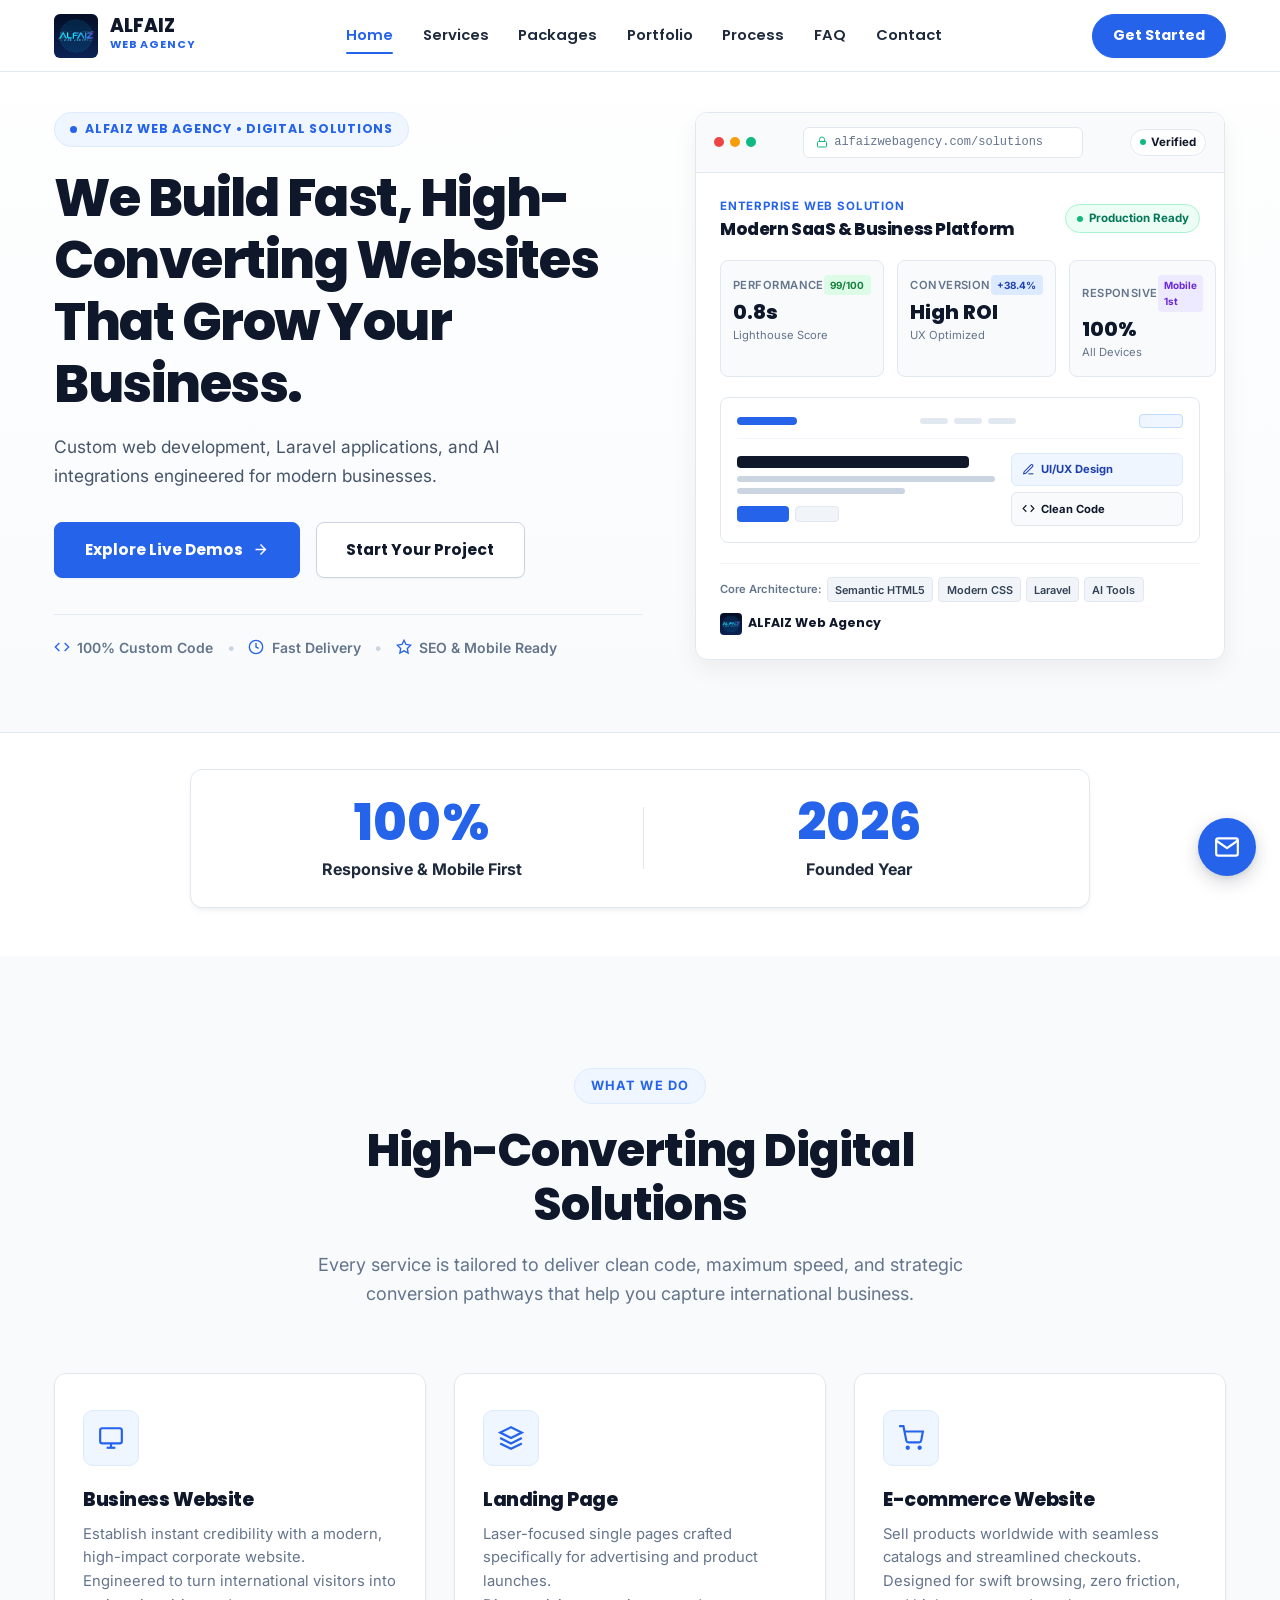
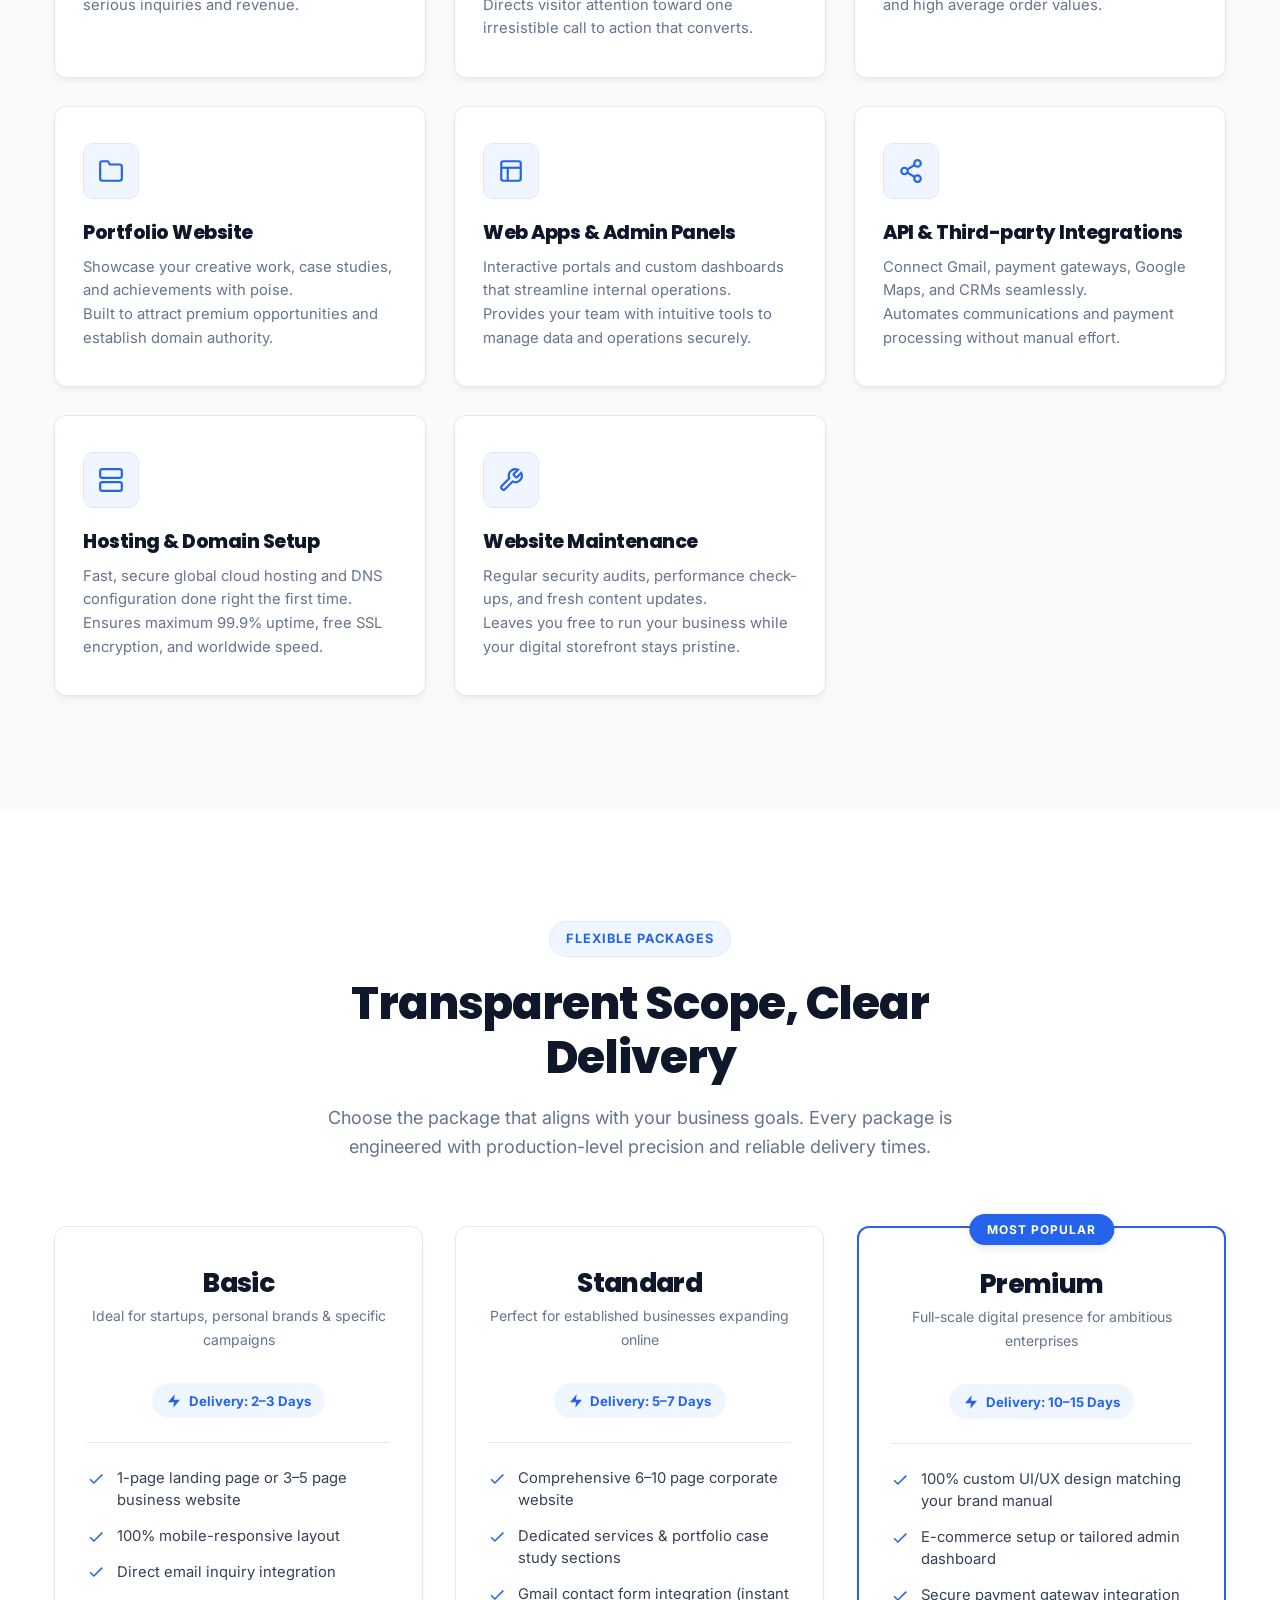
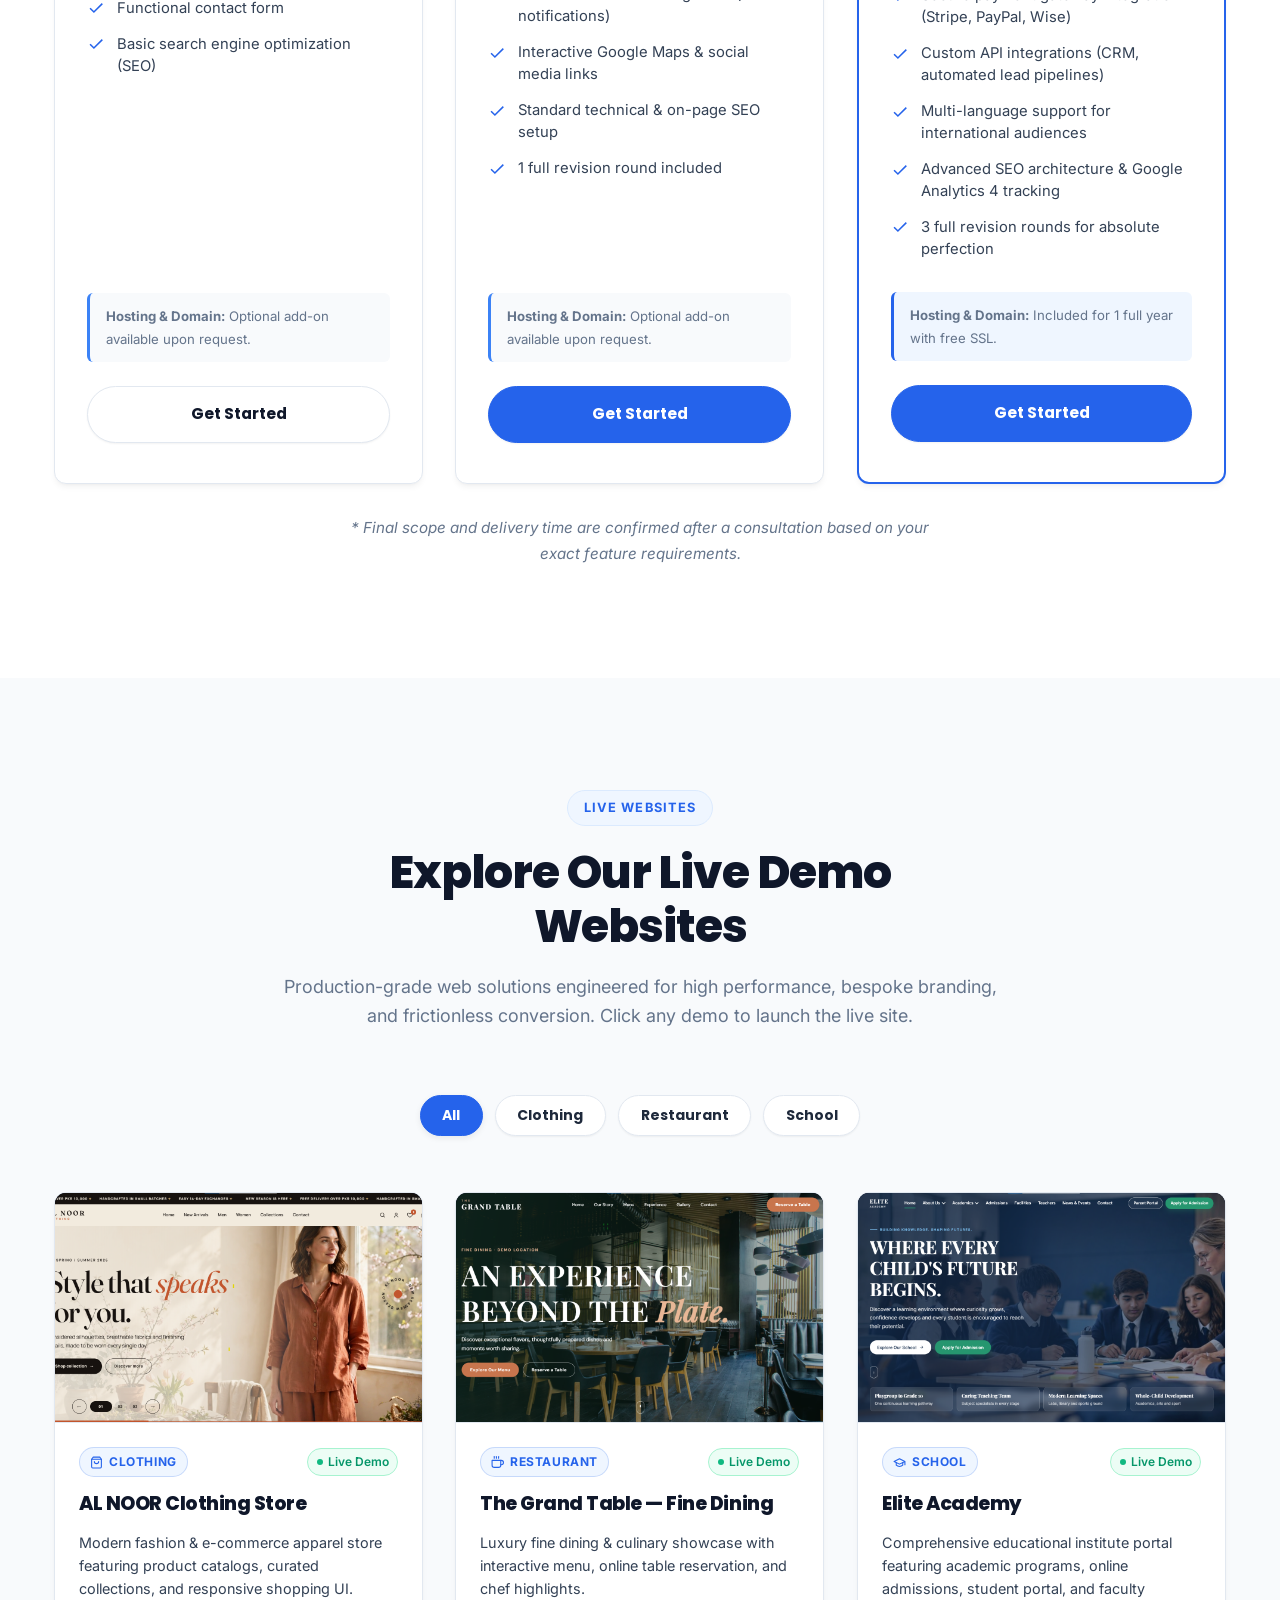
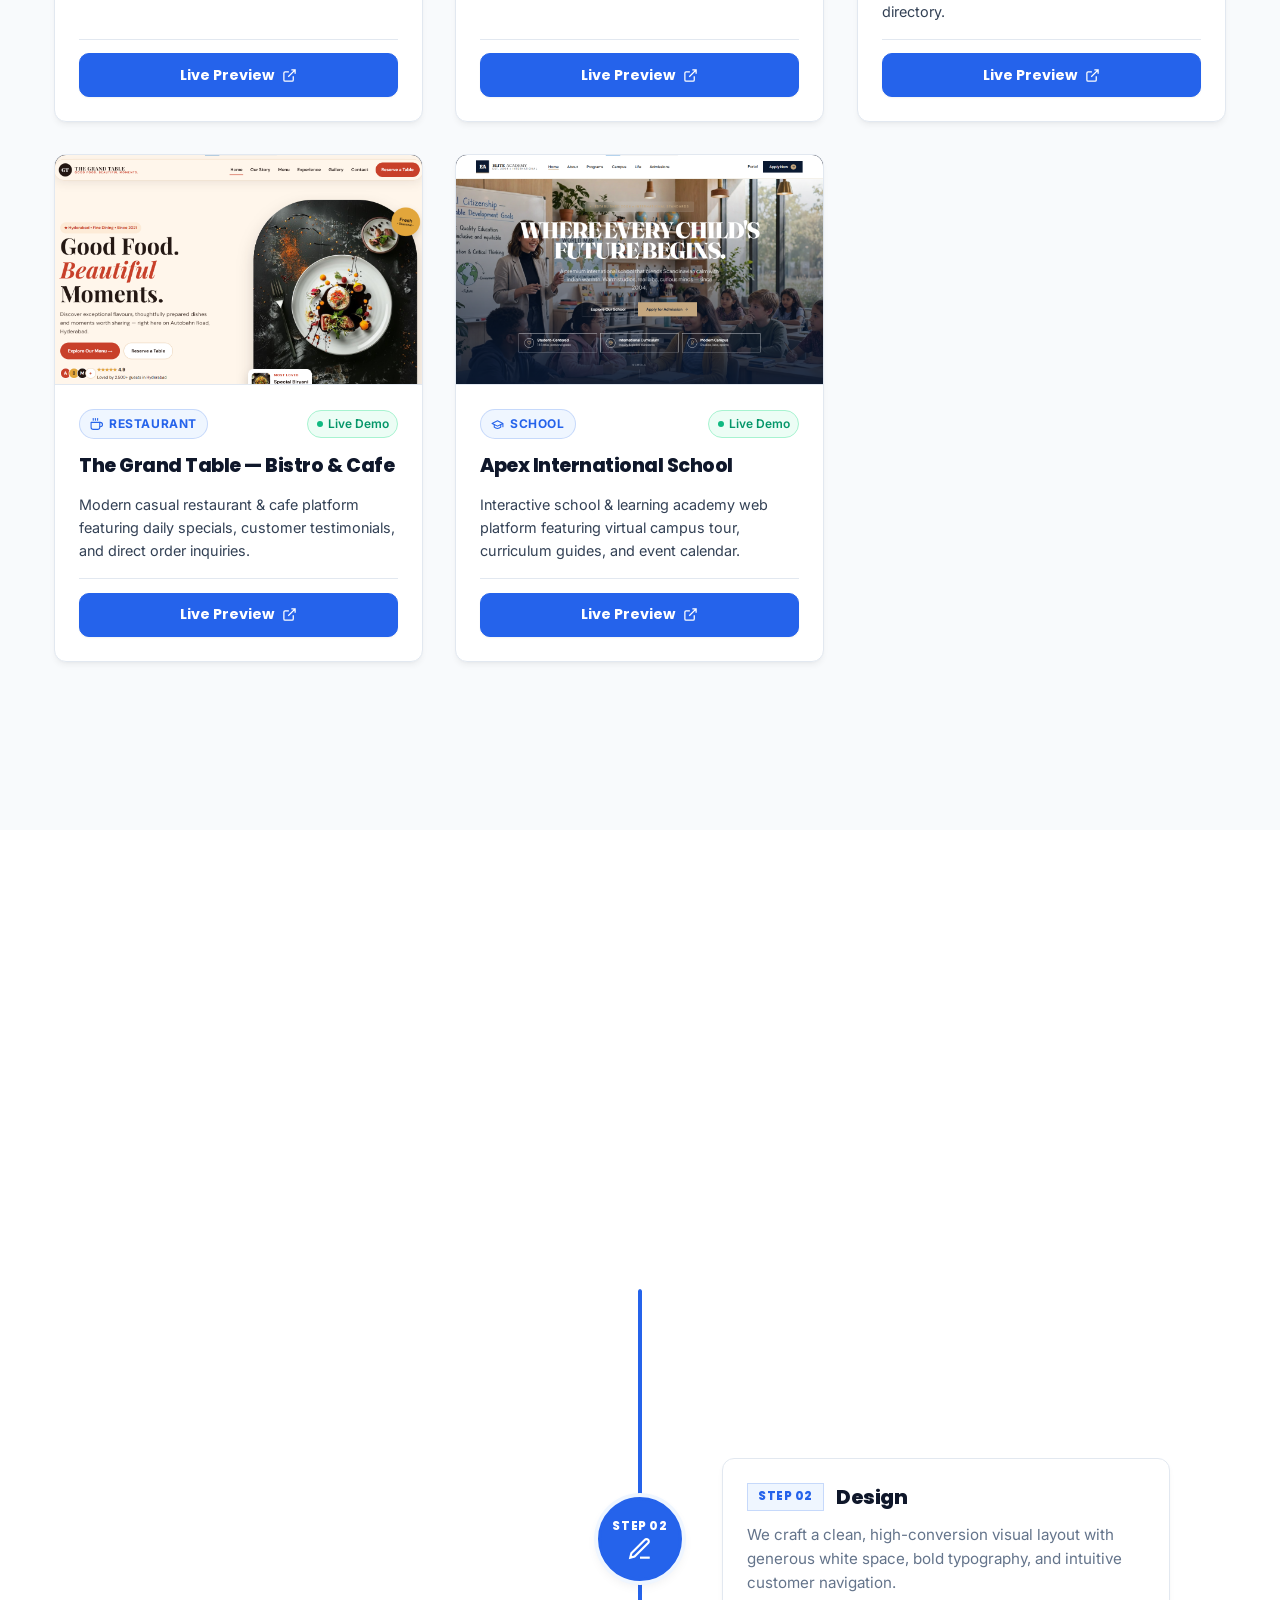
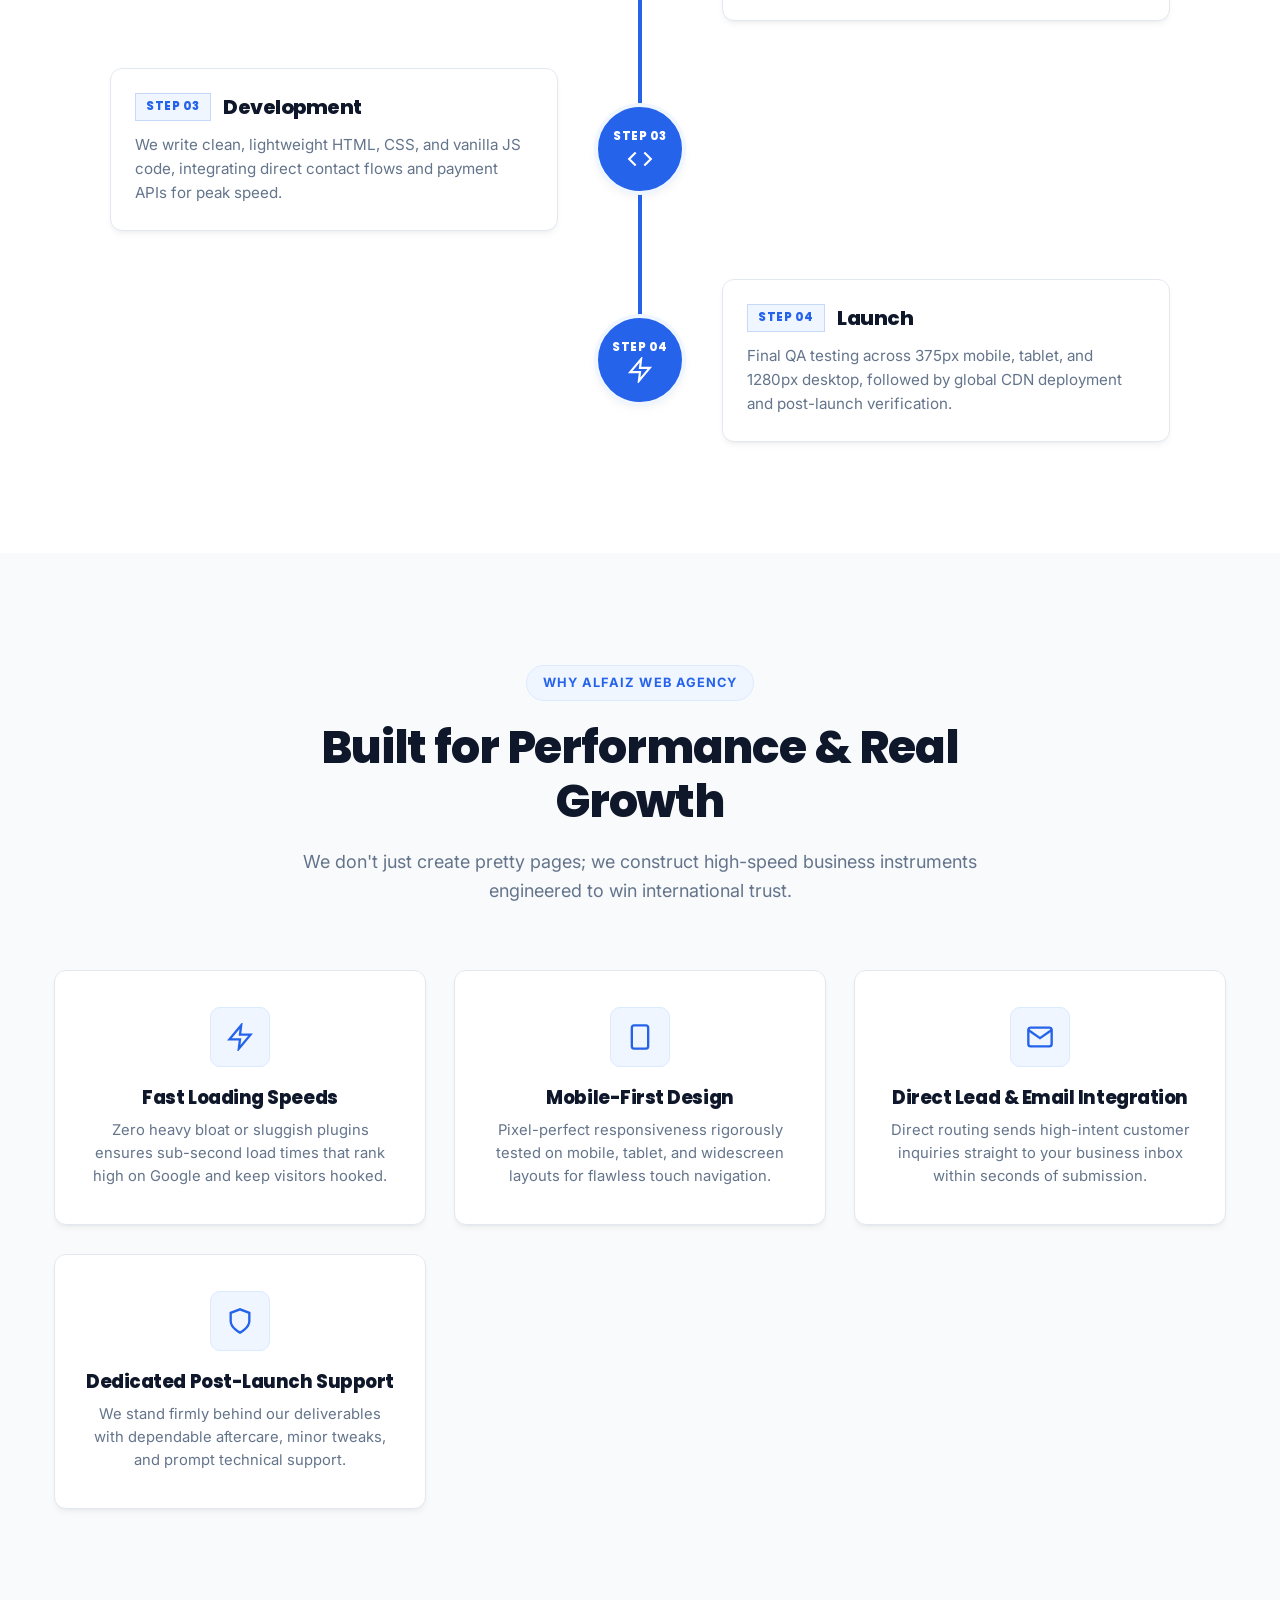
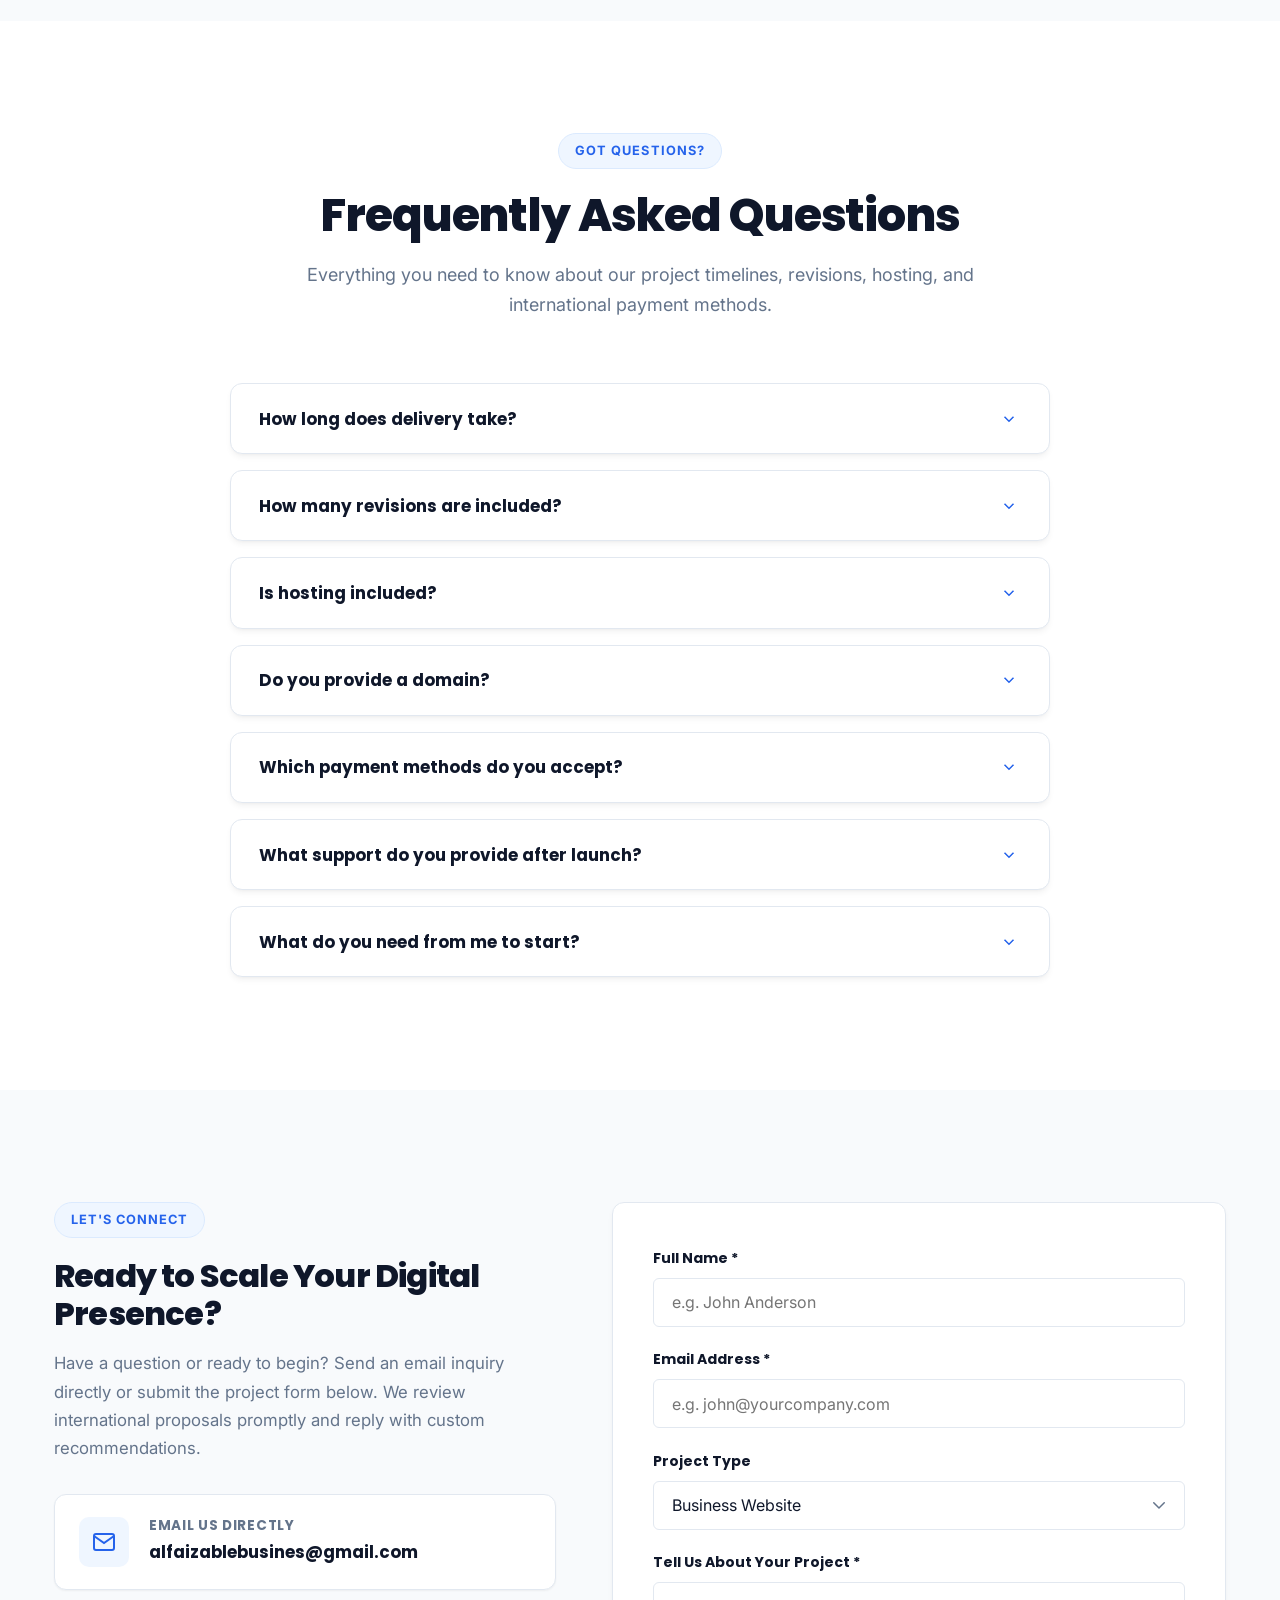
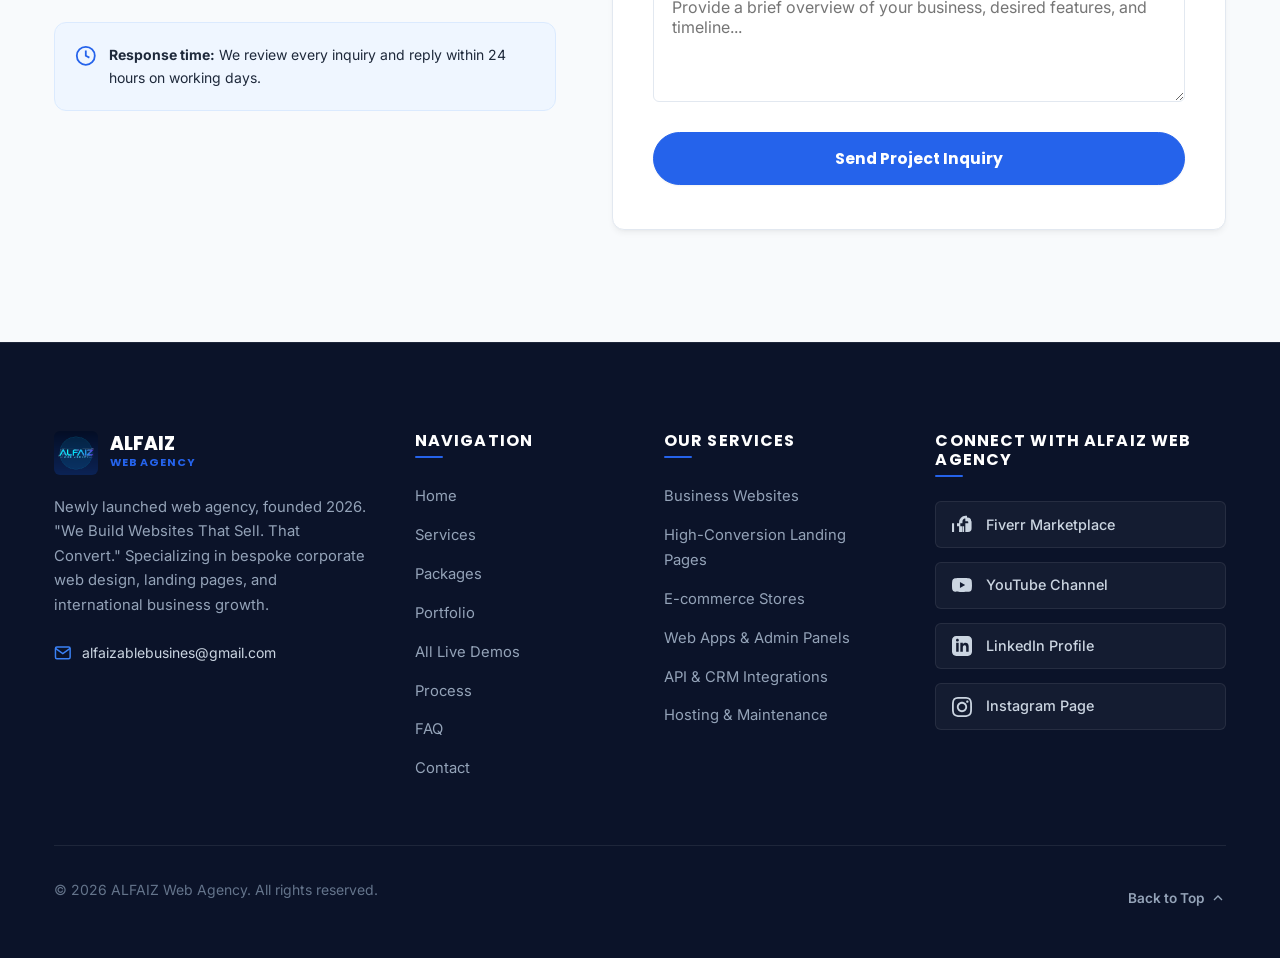
==== commit 62a47dc4: "Refactor: corporate UI/UX redesign, modern welcome hero showcase, and SEO optimization" ====
--- a/index.html
+++ b/index.html
@@ -4,33 +4,61 @@
         <meta charset="UTF-8">
         <meta name="viewport" content="width=device-width, initial-scale=1.0">
         
-        <!-- Primary SEO Meta Tags (Newly launched web agency, founded 2026) -->
-        <title>ALFAIZ Web Agency | Newly Launched Web Agency, Founded 2026</title>
-        <meta name="title" content="ALFAIZ Web Agency | Newly Launched Web Agency, Founded 2026">
-        <meta name="description" content="Newly launched web agency, founded 2026. ALFAIZ Web Agency crafts high-converting, modern, and lightning-fast corporate websites, landing pages, and web applications for ambitious international businesses worldwide.">
-        <meta name="keywords" content="web agency, business website, high conversion website, landing page, ecommerce development, corporate web design, ALFAIZ Web Agency">
+        <!-- Primary SEO Meta Tags -->
+        <title>ALFAIZ Web Agency | High-Converting Business & Corporate Websites</title>
+        <meta name="title" content="ALFAIZ Web Agency | High-Converting Business & Corporate Websites">
+        <meta name="description" content="ALFAIZ Web Agency designs and engineers high-converting corporate websites, bespoke e-commerce stores, restaurant platforms, and modern web applications for ambitious international and local businesses.">
+        <meta name="keywords" content="ALFAIZ Web Agency, corporate web design agency, business website development, high conversion landing page, restaurant website design, ecommerce apparel store, school website portal, bespoke web development, custom web agency, responsive web design company">
         <meta name="author" content="ALFAIZ Web Agency">
         <meta name="robots" content="index, follow">
+        <meta name="theme-color" content="#2563eb">
 
         <!-- Google Search Console Verification Tag (Paste the code you get from Google Search Console here later) -->
         <!-- <meta name="google-site-verification" content="YOUR_VERIFICATION_CODE_HERE" /> -->
 
-        <!-- Canonical URL (Fixed to your GitHub Pages Live URL) -->
+        <!-- Canonical URL -->
         <link rel="canonical" href="https://baitulhassanshaikh.github.io/alfaiz_web_agency/">
 
-        <!-- Open Graph / Facebook (Fixed to GitHub Pages URL) -->
+        <!-- Open Graph / Facebook -->
+        <meta property="og:locale" content="en_US">
+        <meta property="og:site_name" content="ALFAIZ Web Agency">
         <meta property="og:type" content="website">
         <meta property="og:url" content="https://baitulhassanshaikh.github.io/alfaiz_web_agency/">
-        <meta property="og:title" content="ALFAIZ Web Agency | Newly Launched Web Agency, Founded 2026">
-        <meta property="og:description" content="Newly launched web agency, founded 2026. Custom business websites engineered for high conversions and international clients. Contact our team via email for project inquiries.">
+        <meta property="og:title" content="ALFAIZ Web Agency | High-Converting Business & Corporate Websites">
+        <meta property="og:description" content="High-performance business websites engineered for conversion, bespoke branding, and rapid delivery. Explore our portfolio of live client demos.">
         <meta property="og:image" content="https://baitulhassanshaikh.github.io/alfaiz_web_agency/assets/alfaiz-logo.png">
-
-        <!-- Twitter Card (Fixed to GitHub Pages URL) -->
+        <meta property="og:image:alt" content="ALFAIZ Web Agency Logo">
+
+        <!-- Twitter Card -->
         <meta name="twitter:card" content="summary_large_image">
         <meta name="twitter:url" content="https://baitulhassanshaikh.github.io/alfaiz_web_agency/">
-        <meta name="twitter:title" content="ALFAIZ Web Agency | Newly Launched Web Agency, Founded 2026">
-        <meta name="twitter:description" content="Newly launched web agency, founded 2026. Custom business websites engineered for high conversions and international clients. Contact our team via email for project inquiries.">
+        <meta name="twitter:title" content="ALFAIZ Web Agency | High-Converting Business & Corporate Websites">
+        <meta name="twitter:description" content="High-performance business websites engineered for conversion, bespoke branding, and rapid delivery.">
         <meta name="twitter:image" content="https://baitulhassanshaikh.github.io/alfaiz_web_agency/assets/alfaiz-logo.png">
+
+        <!-- Schema.org JSON-LD Structured Data for Organization / ProfessionalService -->
+        <script type="application/ld+json">
+        {
+            "@context": "https://schema.org",
+            "@type": "ProfessionalService",
+            "name": "ALFAIZ Web Agency",
+            "image": "https://baitulhassanshaikh.github.io/alfaiz_web_agency/assets/alfaiz-logo.png",
+            "url": "https://baitulhassanshaikh.github.io/alfaiz_web_agency/",
+            "email": "alfaizablebusines@gmail.com",
+            "description": "High-converting corporate websites, bespoke e-commerce stores, restaurant platforms, and modern web applications for ambitious businesses worldwide.",
+            "priceRange": "$$",
+            "address": {
+                "@type": "PostalAddress",
+                "addressCountry": "PK"
+            },
+            "sameAs": [
+                "https://www.fiverr.com/s/kX8pyQg",
+                "https://www.youtube.com/@alfaizwebagency",
+                "https://www.linkedin.com/in/alfaiz-web-aggency-9a6088423/",
+                "https://www.instagram.com/alfaizweb"
+            ]
+        }
+        </script>
 
         <!-- Favicon -->
         <link rel="icon" type="image/png" href="assets/favicon.png">
@@ -111,313 +139,178 @@
          ====================================================================== -->
             <section class="hero section" id="hero">
                 <div class="container">
-                    <!-- Hero Text Content -->
+                    <!-- Left Column: Content -->
                     <div class="hero-content reveal reveal-up">
-                        <div class="hero-pill">
-                            <span class="pulse-dot"></span>
-                            <span>Newly Launched Web Agency · Founded 2026</span>
-                        </div>
+                        <!-- Small uppercase badge -->
+                        <div class="hero-badge">
+                            <span class="badge-dot" aria-hidden="true"></span>
+                            <span>ALFAIZ WEB AGENCY • DIGITAL SOLUTIONS</span>
+                        </div>
+
+                        <!-- Main Headline -->
                         <h1 class="hero-title">
-                            <!-- [REVISION]: Headline line breaks on desktop: "Business Websites That" and "Bring Customers" -->
-                            Business Websites That<br class="hero-title-break">
-                            <span class="highlight-blue">Bring Customers</span>
+                            We Build Fast, High-Converting Websites That Grow Your Business.
                         </h1>
-                        <p class="hero-tagline">"We Build Websites That Sell. That Convert."</p>
-                        <p class="hero-subtext">
-                            Newly launched web agency, founded 2026. Engineered for high performance, bespoke branding, and frictionless conversion. We empower founders and corporate brands across the globe with modern web solutions that drive measurable sales.
+
+                        <!-- Subheadline -->
+                        <p class="hero-subheadline">
+                            Custom web development, Laravel applications, and AI integrations engineered for modern businesses.
                         </p>
-                        <div class="hero-cta-group">
-                            <a href="#packages" class="btn btn-primary">
-                                View Packages
-                                <svg
-                                    viewBox="0 0 24 24"
-                                    fill="none"
-                                    stroke="currentColor"
-                                    stroke-width="2"
-                                >
+
+                        <!-- Action Buttons -->
+                        <div class="hero-actions">
+                            <a href="#portfolio" class="hero-btn-primary">
+                                <span>Explore Live Demos</span>
+                                <svg viewBox="0 0 24 24" fill="none" stroke="currentColor" stroke-width="2" class="btn-arrow" aria-hidden="true">
                                     <path d="M5 12h14M12 5l7 7-7 7"/>
                                 </svg>
                             </a>
-                            <a href="mailto:alfaizablebusines@gmail.com" class="btn btn-outline">
-                                <svg
-                                    viewBox="0 0 24 24"
-                                    fill="none"
-                                    stroke="currentColor"
-                                    stroke-width="2"
-                                >
-                                    <path d="M4 4h16c1.1 0 2 .9 2 2v12c0 1.1-.9 2-2 2H4c-1.1 0-2-.9-2-2V6c0-1.1.9-2 2-2z"/>
-                                    <polyline points="22,6 12,13 2,6"/>
-                                </svg>
-                                Email Us
+                            <a href="#contact" class="hero-btn-secondary">
+                                <span>Start Your Project</span>
                             </a>
                         </div>
-                    </div>
-                    <!-- [REVISION]: Looping Decorative Workflow Animation Banner (12s synced loop, non-live) -->
-                    <div class="hero-banner-wrapper reveal reveal-up">
-                        <div class="workflow-card">
-                            <!-- Card Header: ALFAIZ Inbox with window dots on the left -->
-                            <div class="workflow-card-header">
-                                <div class="workflow-window-dots" aria-hidden="true">
-                                    <span class="workflow-dot dot-red"></span>
-                                    <span class="workflow-dot dot-yellow"></span>
-                                    <span class="workflow-dot dot-green"></span>
-                                </div>
-                                <div class="workflow-header-title">
-                                    <svg
-                                        viewBox="0 0 24 24"
-                                        fill="none"
-                                        stroke="currentColor"
-                                        stroke-width="2"
-                                        class="workflow-header-icon"
-                                        aria-hidden="true"
-                                    >
-                                        <path d="M4 4h16c1.1 0 2 .9 2 2v12c0 1.1-.9 2-2 2H4c-1.1 0-2-.9-2-2V6c0-1.1.9-2 2-2z"/>
-                                        <polyline points="22,6 12,13 2,6"/>
-                                    </svg>
-                                    <span>ALFAIZ Inbox</span>
-                                </div>
-                            </div>
-                            <!-- Workflow Messages Area (12s synced loop) -->
-                            <div class="workflow-card-body">
-                                <!-- [REVISION]: 12-Second 4-Stage Scene Viewport (Consultation, Design, Development, Launch) -->
-                                <div class="hero-scenes-viewport">
-                                    <!-- STAGE 1: CONSULTATION (0s - 3s) -->
-                                    <div class="scene-stage scene-consultation">
-                                        <div class="chat-messages-wrap">
-                                            <!-- Client bubble slides from left -->
-                                            <div class="workflow-bubble client-bubble">
-                                                <p>Hi, I need a website for my business.</p>
+
+                        <!-- Trust Strip -->
+                        <div class="hero-trust-strip">
+                            <div class="trust-item">
+                                <svg viewBox="0 0 24 24" fill="none" stroke="currentColor" stroke-width="2" class="trust-icon" aria-hidden="true">
+                                    <polyline points="16 18 22 12 16 6"/>
+                                    <polyline points="8 6 2 12 8 18"/>
+                                </svg>
+                                <span>100% Custom Code</span>
+                            </div>
+                            <span class="trust-divider" aria-hidden="true">•</span>
+                            <div class="trust-item">
+                                <svg viewBox="0 0 24 24" fill="none" stroke="currentColor" stroke-width="2" class="trust-icon" aria-hidden="true">
+                                    <circle cx="12" cy="12" r="10"/>
+                                    <polyline points="12 6 12 12 16 14"/>
+                                </svg>
+                                <span>Fast Delivery</span>
+                            </div>
+                            <span class="trust-divider" aria-hidden="true">•</span>
+                            <div class="trust-item">
+                                <svg viewBox="0 0 24 24" fill="none" stroke="currentColor" stroke-width="2" class="trust-icon" aria-hidden="true">
+                                    <path d="M12 2l3.09 6.26L22 9.27l-5 4.87 1.18 6.88L12 17.77l-6.18 3.25L7 14.14 2 9.27l6.91-1.01L12 2z"/>
+                                </svg>
+                                <span>SEO &amp; Mobile Ready</span>
+                            </div>
+                        </div>
+                    </div>
+
+                    <!-- Right Column: Visual Showcase -->
+                    <div class="hero-showcase reveal reveal-up">
+                        <div class="browser-card">
+                            <!-- Browser Chrome Bar -->
+                            <div class="browser-header">
+                                <div class="browser-window-dots" aria-hidden="true">
+                                    <span class="b-dot b-dot-red"></span>
+                                    <span class="b-dot b-dot-yellow"></span>
+                                    <span class="b-dot b-dot-green"></span>
+                                </div>
+                                <div class="browser-search-bar">
+                                    <svg viewBox="0 0 24 24" fill="none" stroke="currentColor" stroke-width="2" class="b-lock-icon" aria-hidden="true">
+                                        <rect x="3" y="11" width="18" height="11" rx="2" ry="2"/>
+                                        <path d="M7 11V7a5 5 0 0110 0v4"/>
+                                    </svg>
+                                    <span class="b-url">alfaizwebagency.com/solutions</span>
+                                </div>
+                                <div class="browser-badge">
+                                    <span class="b-status-dot"></span>
+                                    <span>Verified</span>
+                                </div>
+                            </div>
+
+                            <!-- Showcase Content -->
+                            <div class="browser-content">
+                                <!-- Project Top Bar -->
+                                <div class="showcase-topbar">
+                                    <div class="showcase-meta">
+                                        <span class="showcase-category">Enterprise Web Solution</span>
+                                        <h3 class="showcase-project-name">Modern SaaS &amp; Business Platform</h3>
+                                    </div>
+                                    <div class="showcase-status-badge">
+                                        <span class="pulse-indicator"></span>
+                                        <span>Production Ready</span>
+                                    </div>
+                                </div>
+
+                                <!-- Key Performance Metrics Row -->
+                                <div class="showcase-metrics-grid">
+                                    <div class="metric-card">
+                                        <div class="metric-header">
+                                            <span class="metric-title">Performance</span>
+                                            <span class="metric-tag tag-green">99/100</span>
+                                        </div>
+                                        <div class="metric-value">0.8s</div>
+                                        <div class="metric-sub">Lighthouse Score</div>
+                                    </div>
+                                    <div class="metric-card">
+                                        <div class="metric-header">
+                                            <span class="metric-title">Conversion</span>
+                                            <span class="metric-tag tag-blue">+38.4%</span>
+                                        </div>
+                                        <div class="metric-value">High ROI</div>
+                                        <div class="metric-sub">UX Optimized</div>
+                                    </div>
+                                    <div class="metric-card">
+                                        <div class="metric-header">
+                                            <span class="metric-title">Responsive</span>
+                                            <span class="metric-tag tag-purple">Mobile 1st</span>
+                                        </div>
+                                        <div class="metric-value">100%</div>
+                                        <div class="metric-sub">All Devices</div>
+                                    </div>
+                                </div>
+
+                                <!-- Architectural UI Preview Box -->
+                                <div class="showcase-wireframe-box">
+                                    <div class="wireframe-bar">
+                                        <div class="wireframe-brand"></div>
+                                        <div class="wireframe-nav-items">
+                                            <span></span><span></span><span></span>
+                                        </div>
+                                        <div class="wireframe-cta-btn"></div>
+                                    </div>
+                                    <div class="wireframe-body">
+                                        <div class="wireframe-hero-split">
+                                            <div class="wireframe-left">
+                                                <div class="wireframe-h1"></div>
+                                                <div class="wireframe-para"></div>
+                                                <div class="wireframe-para-short"></div>
+                                                <div class="wireframe-btn-row">
+                                                    <span class="w-btn-p"></span>
+                                                    <span class="w-btn-s"></span>
+                                                </div>
                                             </div>
-                                            <!-- Reply bubble slides from right in brand blue -->
-                                            <div class="workflow-bubble reply-bubble">
-                                                <p>Tell me about your services and goals.</p>
-                                            </div>
-                                        </div>
-                                        <div class="scene-caption">
-                                            <svg viewBox="0 0 24 24" fill="none" stroke="currentColor" stroke-width="2" class="caption-icon" aria-hidden="true">
-                                                <path d="M21 15a2 2 0 01-2 2H7l-4 4V5a2 2 0 012-2h14a2 2 0 012 2z"/>
-                                            </svg>
-                                            <span>Consultation &amp; project goals</span>
-                                        </div>
-                                    </div>
-
-                                    <!-- STAGE 2: DESIGN (3s - 6s) -->
-                                    <div class="scene-stage scene-design">
-                                        <div class="design-canvas">
-                                            <!-- Color swatch row at top -->
-                                            <div class="design-swatches" aria-hidden="true">
-                                                <span class="swatch-label">Brand Palette:</span>
-                                                <span class="swatch-pill swatch-soft-blue" title="Soft Blue"></span>
-                                                <span class="swatch-pill swatch-navy" title="Navy"></span>
-                                                <span class="swatch-pill swatch-cyan" title="Cyan"></span>
-                                            </div>
-                                            <!-- Wireframe website drawn with thin strokes in brand blue -->
-                                            <div class="wireframe-art" aria-hidden="true">
-                                                <div class="wireframe-nav">
-                                                    <div class="wire-logo"></div>
-                                                    <div class="wire-links">
-                                                        <span></span><span></span><span></span>
+                                            <div class="wireframe-right">
+                                                <div class="wireframe-preview-art">
+                                                    <div class="art-card art-card-1">
+                                                        <svg viewBox="0 0 24 24" fill="none" stroke="currentColor" stroke-width="2" class="art-icon" aria-hidden="true"><path d="M12 20h9"/><path d="M16.5 3.5a2.121 2.121 0 013 3L7 19l-4 1 1-4L16.5 3.5z"/></svg>
+                                                        <span>UI/UX Design</span>
                                                     </div>
-                                                </div>
-                                                <div class="wireframe-hero">
-                                                    <div class="wire-heading"></div>
-                                                    <div class="wire-subtext"></div>
-                                                    <div class="wire-btn"></div>
-                                                </div>
-                                                <div class="wireframe-cards">
-                                                    <div class="wire-card">
-                                                        <div class="wire-card-icon"></div>
-                                                        <div class="wire-card-line"></div>
-                                                    </div>
-                                                    <div class="wire-card">
-                                                        <div class="wire-card-icon"></div>
-                                                        <div class="wire-card-line"></div>
-                                                    </div>
-                                                    <div class="wire-card">
-                                                        <div class="wire-card-icon"></div>
-                                                        <div class="wire-card-line"></div>
+                                                    <div class="art-card art-card-2">
+                                                        <svg viewBox="0 0 24 24" fill="none" stroke="currentColor" stroke-width="2" class="art-icon" aria-hidden="true"><polyline points="16 18 22 12 16 6"/><polyline points="8 6 2 12 8 18"/></svg>
+                                                        <span>Clean Code</span>
                                                     </div>
                                                 </div>
                                             </div>
                                         </div>
-                                        <div class="scene-caption">
-                                            <svg viewBox="0 0 24 24" fill="none" stroke="currentColor" stroke-width="2" class="caption-icon" aria-hidden="true">
-                                                <path d="M12 20h9"/>
-                                                <path d="M16.5 3.5a2.121 2.121 0 013 3L7 19l-4 1 1-4L16.5 3.5z"/>
-                                            </svg>
-                                            <span>Designing layout and brand colors...</span>
-                                        </div>
-                                    </div>
-
-                                    <!-- STAGE 3: DEVELOPMENT (6s - 9s) -->
-                                    <div class="scene-stage scene-development">
-                                        <div class="code-editor-panel">
-                                            <div class="editor-header" aria-hidden="true">
-                                                <div class="editor-dots">
-                                                    <span></span><span></span><span></span>
-                                                </div>
-                                                <span class="editor-file">index.html</span>
-                                            </div>
-                                            <div class="editor-body">
-                                                <div class="code-line code-line-1">
-                                                    <span class="line-num">1</span>
-                                                    <span class="code-text">&lt;section class="hero"&gt;</span>
-                                                </div>
-                                                <div class="code-line code-line-2">
-                                                    <span class="line-num">2</span>
-                                                    <span class="code-text">&nbsp;&nbsp;&lt;form action="/contact"&gt;</span>
-                                                </div>
-                                                <div class="code-line code-line-3">
-                                                    <span class="line-num">3</span>
-                                                    <span class="code-text">&nbsp;&nbsp;&nbsp;&nbsp;&lt;button&gt;Send&lt;/button&gt;</span>
-                                                    <span class="code-cursor" aria-hidden="true"></span>
-                                                </div>
-                                            </div>
-                                        </div>
-                                        <div class="scene-caption">
-                                            <svg viewBox="0 0 24 24" fill="none" stroke="currentColor" stroke-width="2" class="caption-icon" aria-hidden="true">
-                                                <polyline points="16 18 22 12 16 6"/>
-                                                <polyline points="8 6 2 12 8 18"/>
-                                            </svg>
-                                            <span>Building pages, forms, and backend...</span>
-                                        </div>
-                                    </div>
-
-                                    <!-- STAGE 4: LAUNCH (9s - 11s) -->
-                                    <div class="scene-stage scene-launch">
-                                        <div class="browser-window">
-                                            <div class="browser-chrome" aria-hidden="true">
-                                                <div class="browser-dots">
-                                                    <span></span><span></span><span></span>
-                                                </div>
-                                                <div class="browser-address-bar">
-                                                    <svg viewBox="0 0 24 24" fill="none" stroke="currentColor" stroke-width="2" class="browser-lock-icon">
-                                                        <rect x="3" y="11" width="18" height="11" rx="2" ry="2"/>
-                                                        <path d="M7 11V7a5 5 0 0110 0v4"/>
-                                                    </svg>
-                                                    <span class="browser-url">yourdomain.com</span>
-                                                </div>
-                                                <!-- Decorative Live badge with small green check -->
-                                                <div class="browser-live-badge">
-                                                    <svg viewBox="0 0 24 24" fill="none" stroke="currentColor" stroke-width="3" class="live-check-icon">
-                                                        <polyline points="20 6 9 17 4 12"/>
-                                                    </svg>
-                                                    <span>Live</span>
-                                                </div>
-                                            </div>
-                                            <div class="browser-viewport" aria-hidden="true">
-                                                <div class="launch-site-preview">
-                                                    <div class="launch-nav">
-                                                        <div class="launch-logo"></div>
-                                                        <div class="launch-links">
-                                                            <span></span><span></span><span></span>
-                                                        </div>
-                                                    </div>
-                                                    <div class="launch-hero">
-                                                        <div class="launch-heading"></div>
-                                                        <div class="launch-subtext"></div>
-                                                        <div class="launch-btn"></div>
-                                                    </div>
-                                                    <div class="launch-cards">
-                                                        <div class="launch-card">
-                                                            <div class="launch-card-bar"></div>
-                                                            <div class="launch-card-text"></div>
-                                                        </div>
-                                                        <div class="launch-card">
-                                                            <div class="launch-card-bar"></div>
-                                                            <div class="launch-card-text"></div>
-                                                        </div>
-                                                        <div class="launch-card">
-                                                            <div class="launch-card-bar"></div>
-                                                            <div class="launch-card-text"></div>
-                                                        </div>
-                                                    </div>
-                                                </div>
-                                            </div>
-                                        </div>
-                                        <div class="scene-caption">
-                                            <svg viewBox="0 0 24 24" fill="none" stroke="currentColor" stroke-width="2" class="caption-icon" aria-hidden="true">
-                                                <path d="M13 2L3 14h9l-1 8 10-12h-9l1-8z"/>
-                                            </svg>
-                                            <span>Ready for global customers</span>
-                                        </div>
-                                    </div>
-                                </div>
-                                <div class="workflow-tracker-wrap" aria-hidden="true">
-                                    <div class="workflow-tracker-line">
-                                        <div class="workflow-tracker-progress"></div>
-                                    </div>
-                                    <div class="workflow-stages">
-                                        <div class="workflow-stage-item stage-1">
-                                            <div class="stage-dot">
-                                                <div class="stage-dot-fill"></div>
-                                                <svg
-                                                    viewBox="0 0 24 24"
-                                                    fill="none"
-                                                    stroke="currentColor"
-                                                    stroke-width="2.5"
-                                                >
-                                                    <polyline points="20 6 9 17 4 12"/>
-                                                </svg>
-                                            </div>
-                                            <span class="stage-label">Consultation</span>
-                                        </div>
-                                        <div class="workflow-stage-item stage-2">
-                                            <div class="stage-dot">
-                                                <div class="stage-dot-fill"></div>
-                                                <svg
-                                                    viewBox="0 0 24 24"
-                                                    fill="none"
-                                                    stroke="currentColor"
-                                                    stroke-width="2.5"
-                                                >
-                                                    <polyline points="20 6 9 17 4 12"/>
-                                                </svg>
-                                            </div>
-                                            <span class="stage-label">Design</span>
-                                        </div>
-                                        <div class="workflow-stage-item stage-3">
-                                            <div class="stage-dot">
-                                                <div class="stage-dot-fill"></div>
-                                                <svg
-                                                    viewBox="0 0 24 24"
-                                                    fill="none"
-                                                    stroke="currentColor"
-                                                    stroke-width="2.5"
-                                                >
-                                                    <polyline points="20 6 9 17 4 12"/>
-                                                </svg>
-                                            </div>
-                                            <span class="stage-label">Development</span>
-                                        </div>
-                                        <div class="workflow-stage-item stage-4">
-                                            <div class="stage-dot">
-                                                <div class="stage-dot-fill"></div>
-                                                <svg
-                                                    viewBox="0 0 24 24"
-                                                    fill="none"
-                                                    stroke="currentColor"
-                                                    stroke-width="2.5"
-                                                >
-                                                    <polyline points="20 6 9 17 4 12"/>
-                                                </svg>
-                                            </div>
-                                            <span class="stage-label">Launch</span>
-                                        </div>
-                                    </div>
-                                </div>
-                            </div>
-                            <!-- Card Footer: Small logo in footer, no Active badge, no Client Workflow label -->
-                            <div class="workflow-card-footer">
-                                <div class="workflow-footer-brand">
-                                    <img
-                                        src="assets/alfaiz-logo.png"
-                                        alt="ALFAIZ Logo"
-                                        width="28"
-                                        height="28"
-                                        class="workflow-mini-logo"
-                                    >
-                                    <span class="workflow-brand-title">ALFAIZ Web Agency</span>
+                                    </div>
+                                </div>
+
+                                <!-- Showcase Footer Strip -->
+                                <div class="showcase-footer">
+                                    <div class="showcase-tech-stack">
+                                        <span class="tech-label">Core Architecture:</span>
+                                        <span class="tech-pill">Semantic HTML5</span>
+                                        <span class="tech-pill">Modern CSS</span>
+                                        <span class="tech-pill">Laravel</span>
+                                        <span class="tech-pill">AI Tools</span>
+                                    </div>
+                                    <div class="showcase-agency-mark">
+                                        <img src="assets/alfaiz-logo.png" alt="ALFAIZ Logo" width="22" height="22" class="agency-mini-logo">
+                                        <span>ALFAIZ Web Agency</span>
+                                    </div>
                                 </div>
                             </div>
                         </div>
--- a/css/style.css
+++ b/css/style.css
@@ -12,22 +12,22 @@
    single clear primary accent color, and soft modern shadows.
    -------------------------------------------------------------------------- */
 :root {
-  /* [REVISION]: Single clear primary accent blue from logo */
+  /* Solid Trustworthy Royal Blue Primary */
   --color-primary: #2563eb;
   --color-primary-hover: #1d4ed8;
   --color-primary-light: #3b82f6;
   --color-primary-subtle: #eff6ff;
   --color-primary-soft: #dbeafe;
 
-  /* Dark Navy for Headings, Header & Footer */
-  --color-navy-950: #070d1e;
-  --color-navy-900: #0b152d;
-  --color-navy-800: #132347;
-  --color-navy-700: #1e3567;
-
-  /* Accent Tints */
-  --color-accent-cyan: #06b6d4;
-  --color-accent-cyan-light: #e0f7fa;
+  /* Deep Navy for Headings, Header & Footer */
+  --color-navy-950: #0b1329;
+  --color-navy-900: #0f172a;
+  --color-navy-800: #1e293b;
+  --color-navy-700: #334155;
+
+  /* Accent Tints (Corporate Sky & Subtles) */
+  --color-accent-cyan: #0284c7;
+  --color-accent-cyan-light: #f0f9ff;
 
   /* Neutral Backgrounds & Text */
   --color-bg-body: #ffffff;
@@ -50,17 +50,18 @@
   --font-heading: 'Poppins', -apple-system, BlinkMacSystemFont, 'Segoe UI', Roboto, sans-serif;
   --font-body: 'Inter', -apple-system, BlinkMacSystemFont, 'Segoe UI', Roboto, sans-serif;
 
-  /* Soft Shadows */
-  --shadow-xs: 0 1px 3px rgba(11, 21, 45, 0.04);
-  --shadow-sm: 0 4px 12px rgba(11, 21, 45, 0.05);
-  --shadow-md: 0 12px 28px -6px rgba(11, 21, 45, 0.08), 0 6px 12px -4px rgba(11, 21, 45, 0.03);
-  --shadow-lg: 0 24px 44px -8px rgba(11, 21, 45, 0.12), 0 12px 18px -6px rgba(11, 21, 45, 0.04);
-  --shadow-card-hover: 0 18px 36px -4px rgba(37, 99, 235, 0.14), 0 8px 16px -2px rgba(11, 21, 45, 0.05);
-
-  /* [REVISION]: Uniform 16px radius for all cards */
-  --radius-card: 16px;
-  --radius-sm: 8px;
-  --radius-md: 12px;
+  /* Subtle, realistic soft shadows */
+  --shadow-xs: 0 1px 2px 0 rgba(0, 0, 0, 0.05);
+  --shadow-sm: 0 1px 3px 0 rgba(0, 0, 0, 0.05);
+  --shadow-md: 0 4px 6px -1px rgba(0, 0, 0, 0.05), 0 2px 4px -2px rgba(0, 0, 0, 0.05);
+  --shadow-lg: 0 10px 15px -3px rgba(0, 0, 0, 0.05), 0 4px 6px -2px rgba(0, 0, 0, 0.03);
+  --shadow-card: 0 4px 6px -1px rgba(0, 0, 0, 0.05), 0 2px 4px -2px rgba(0, 0, 0, 0.05);
+  --shadow-card-hover: 0 10px 15px -3px rgba(0, 0, 0, 0.06), 0 4px 6px -2px rgba(0, 0, 0, 0.03);
+
+  /* Rounded corners (12px) */
+  --radius-card: 12px;
+  --radius-sm: 6px;
+  --radius-md: 10px;
   --radius-full: 9999px;
 
   /* Transitions */
@@ -252,8 +253,8 @@
 .btn-primary {
   background: var(--color-primary);
   color: var(--color-white);
-  border: 1.5px solid var(--color-primary);
-  box-shadow: 0 4px 14px rgba(37, 99, 235, 0.3);
+  border: 1px solid var(--color-primary);
+  box-shadow: 0 1px 2px 0 rgba(0, 0, 0, 0.05);
 }
 
 .btn-primary:hover {
@@ -261,20 +262,22 @@
   border-color: var(--color-primary-hover);
   color: var(--color-white);
   transform: translateY(-2px);
-  box-shadow: 0 8px 22px rgba(37, 99, 235, 0.4);
+  box-shadow: 0 4px 6px -1px rgba(0, 0, 0, 0.05);
 }
 
 .btn-outline {
   background: var(--color-white);
   color: var(--color-navy-900);
-  border: 1.5px solid var(--color-border-light);
+  border: 1px solid var(--color-border-light);
+  box-shadow: 0 1px 2px 0 rgba(0, 0, 0, 0.05);
 }
 
 .btn-outline:hover {
-  border-color: var(--color-primary);
-  color: var(--color-primary);
+  border-color: var(--color-border-hover);
+  background: var(--color-bg-alt);
+  color: var(--color-navy-900);
   transform: translateY(-2px);
-  box-shadow: var(--shadow-sm);
+  box-shadow: 0 4px 6px -1px rgba(0, 0, 0, 0.05);
 }
 
 .btn-sm {
@@ -296,18 +299,16 @@
   left: 0;
   width: 100%;
   height: var(--header-height);
-  background: rgba(255, 255, 255, 0.95);
-  backdrop-filter: blur(14px);
-  -webkit-backdrop-filter: blur(14px);
-  border-bottom: 1px solid rgba(226, 232, 240, 0.8);
+  background: var(--color-white);
+  border-bottom: 1px solid var(--color-border-light);
   z-index: 1000;
   transition: height var(--transition-normal), box-shadow var(--transition-normal);
 }
 
 .navbar.scrolled {
   height: var(--header-height-compact);
-  background: rgba(255, 255, 255, 0.98);
-  box-shadow: 0 4px 20px rgba(11, 21, 45, 0.08);
+  background: var(--color-white);
+  box-shadow: var(--shadow-sm);
   border-bottom-color: var(--color-border-light);
 }
 
@@ -452,14 +453,16 @@
 }
 
 /* --------------------------------------------------------------------------
-   5. Hero Section
-   [REVISION]: Layout fixed: padding-bottom at least 48px, 16px extra space
-   between subtext and buttons, headline line breaks on desktop.
+   5. Welcome / Hero Section
+   Clean, modern, human-crafted corporate welcome section with zero AI/neon effects.
+   Two-column desktop layout (stacked neatly on mobile).
+   Subtle gradient from #FFFFFF to #F8FAFC.
    -------------------------------------------------------------------------- */
 .hero {
-  padding-top: calc(var(--header-height) + 2rem);
-  padding-bottom: clamp(64px, 8vh, 88px); /* [REVISION]: padding-bottom at least 64px */
-  background: linear-gradient(135deg, #f0f7ff 0%, #e0f2fe 50%, #eff6ff 100%);
+  padding-top: calc(var(--header-height) + 2.5rem);
+  padding-bottom: clamp(64px, 8vh, 88px);
+  background: linear-gradient(180deg, #ffffff 0%, #f8fafc 100%);
+  border-bottom: 1px solid var(--color-border-light);
   position: relative;
   overflow: hidden;
   box-sizing: border-box;
@@ -469,1313 +472,565 @@
   display: grid;
   grid-template-columns: 1.05fr 0.95fr;
   align-items: center;
-  gap: clamp(1.75rem, 3.5vw, 3rem);
+  gap: clamp(2rem, 4vw, 3.5rem);
   position: relative;
   z-index: 2;
 }
 
+/* Left Column: Content */
 .hero-content {
-  max-width: 580px;
-}
-
-.hero-pill {
+  max-width: 590px;
+}
+
+/* Small uppercase badge: Royal Blue #2563EB on soft blue #EFF6FF */
+.hero-badge {
   display: inline-flex;
   align-items: center;
   gap: 0.5rem;
-  padding: 0.35rem 0.9rem;
-  background: var(--color-white);
-  border: 1px solid rgba(37, 99, 235, 0.2);
+  padding: 0.38rem 0.95rem;
+  background-color: #eff6ff;
+  border: 1px solid #dbeafe;
   border-radius: var(--radius-full);
-  font-size: 0.8125rem;
+  font-family: var(--font-heading);
+  font-size: 0.78rem;
   font-weight: 700;
-  color: var(--color-primary);
-  margin-bottom: 1rem;
-  box-shadow: var(--shadow-xs);
-}
-
-.hero-pill .pulse-dot {
-  width: 8px;
-  height: 8px;
+  text-transform: uppercase;
+  letter-spacing: 0.06em;
+  color: #2563eb;
+  margin-bottom: 1.25rem;
+}
+
+.hero-badge .badge-dot {
+  width: 7px;
+  height: 7px;
   border-radius: 50%;
-  background-color: var(--color-primary);
-}
-
+  background-color: #2563eb;
+  display: inline-block;
+}
+
+/* Main Headline (h1 in Deep Navy #0F172A, bold, clean sans-serif) */
 .hero-title {
-  font-size: clamp(2.2rem, 3.8vw, 3.4rem);
-  color: var(--color-navy-900);
-  line-height: 1.15;
-  margin-bottom: 0.85rem;
+  font-family: var(--font-heading);
+  font-size: clamp(2.35rem, 4.1vw, 3.4rem);
+  color: #0f172a;
+  line-height: 1.18;
+  margin-bottom: 1.15rem;
   font-weight: 800;
-  letter-spacing: -0.025em;
-}
-
-/* [REVISION]: Headline line breaks on desktop: "Business Websites That" & "Bring Customers" */
-.hero-title-break {
-  display: block;
-}
-
-.hero-title .highlight-blue {
-  color: var(--color-primary);
-}
-
-.hero-tagline {
+  letter-spacing: -0.028em;
+}
+
+/* Subheadline (p in Slate #475569) */
+.hero-subheadline {
+  font-size: clamp(1.05rem, 1.35vw, 1.15rem);
+  color: #475569;
+  line-height: 1.65;
+  margin-bottom: 2rem;
+  max-width: 540px;
+}
+
+/* Action Buttons (Side-by-side, 8px border-radius) */
+.hero-actions {
+  display: flex;
+  align-items: center;
+  gap: 1rem;
+  flex-wrap: wrap;
+  margin-bottom: 2.25rem;
+}
+
+.hero-btn-primary {
+  display: inline-flex;
+  align-items: center;
+  justify-content: center;
+  gap: 0.6rem;
+  background-color: #2563eb;
+  color: #ffffff;
+  padding: 0.85rem 1.85rem;
   font-family: var(--font-heading);
-  font-size: clamp(1.05rem, 1.4vw, 1.18rem);
   font-weight: 700;
-  color: var(--color-navy-800);
-  margin-bottom: 0.75rem;
-  line-height: 1.35;
-}
-
-.hero-subtext {
-  font-size: clamp(0.925rem, 1.25vw, 1.025rem);
-  color: var(--color-text-main);
-  line-height: 1.62;
-  margin-bottom: calc(1.25rem + 16px); /* [REVISION]: 16px more space between subtext and buttons */
-  max-width: 540px;
-}
-
-.hero-cta-group {
-  display: flex;
+  font-size: 0.975rem;
+  border-radius: 8px;
+  border: 1px solid #2563eb;
+  box-shadow: 0 1px 2px 0 rgba(0, 0, 0, 0.05);
+  transition: all var(--transition-fast);
+  text-decoration: none;
+}
+
+.hero-btn-primary:hover {
+  background-color: #1d4ed8;
+  border-color: #1d4ed8;
+  color: #ffffff;
+  transform: translateY(-2px);
+  box-shadow: 0 4px 12px rgba(37, 99, 235, 0.2);
+}
+
+.hero-btn-primary .btn-arrow {
+  width: 17px;
+  height: 17px;
+  stroke: currentColor;
+  transition: transform var(--transition-fast);
+}
+
+.hero-btn-primary:hover .btn-arrow {
+  transform: translateX(3px);
+}
+
+.hero-btn-secondary {
+  display: inline-flex;
+  align-items: center;
+  justify-content: center;
+  background-color: #ffffff;
+  color: #0f172a;
+  padding: 0.85rem 1.85rem;
+  font-family: var(--font-heading);
+  font-weight: 700;
+  font-size: 0.975rem;
+  border-radius: 8px;
+  border: 1px solid #cbd5e1;
+  box-shadow: 0 1px 2px 0 rgba(0, 0, 0, 0.05);
+  transition: all var(--transition-fast);
+  text-decoration: none;
+}
+
+.hero-btn-secondary:hover {
+  background-color: #f8fafc;
+  border-color: #94a3b8;
+  color: #0f172a;
+  transform: translateY(-2px);
+  box-shadow: 0 4px 6px -1px rgba(0, 0, 0, 0.05);
+}
+
+/* Trust Strip below buttons (100% Custom Code • Fast Delivery • SEO & Mobile Ready) */
+.hero-trust-strip {
+  display: flex;
+  align-items: center;
+  gap: 0.85rem;
   flex-wrap: wrap;
-  align-items: center;
-  gap: 1rem;
-}
-
-.hero-cta-group .btn {
-  padding: 0.75rem 1.6rem;
+  padding-top: 1.25rem;
+  border-top: 1px solid #e2e8f0;
+}
+
+.trust-item {
+  display: inline-flex;
+  align-items: center;
+  gap: 0.45rem;
+  font-size: 0.875rem;
+  font-weight: 600;
+  color: #64748b;
+}
+
+.trust-icon {
+  width: 16px;
+  height: 16px;
+  color: #2563eb;
+  flex-shrink: 0;
+}
+
+.trust-divider {
+  color: #cbd5e1;
   font-size: 0.95rem;
 }
 
-/* [REVISION]: Hero Right-Side Looping Decorative Workflow Animation
-   12-second CSS keyframe loop displaying four stage scenes:
-   - Card height auto, with no fixed height.
-   - display: flex; flex-direction: column; gap: 16px; padding: 24px.
-   - Scale wireframe and code scenes with width: 100% and aspect-ratio: 4 / 3.
-   - Stage tracker and footer row inside the card.
-   -------------------------------------------------------------------------- */
-.hero-banner-wrapper {
+/* Right Column: Visual Showcase Card */
+.hero-showcase {
   position: relative;
   width: 100%;
-  max-width: 480px;
+  max-width: 530px;
   margin: 0 auto;
 }
 
-.workflow-card {
-  background: linear-gradient(145deg, #ffffff 0%, #f0f7ff 55%, #e0f2fe 100%);
-  border: 1.5px solid rgba(37, 99, 235, 0.18);
-  border-radius: var(--radius-card); /* 16px */
-  box-shadow: 0 20px 40px -8px rgba(37, 99, 235, 0.14), 0 8px 18px -4px rgba(11, 21, 45, 0.06);
-  padding: 24px; /* [REVISION]: 24px padding */
-  width: 100%;
-  max-width: 100%;
-  height: auto; /* [REVISION]: Card height auto, no fixed height */
-  display: flex; /* [REVISION]: display: flex; flex-direction: column; gap: 16px */
+.browser-card {
+  background: #ffffff;
+  border: 1px solid #e2e8f0;
+  border-radius: 12px;
+  box-shadow: 0 10px 25px rgba(0, 0, 0, 0.06);
+  overflow: hidden;
+  display: flex;
   flex-direction: column;
-  gap: 16px;
-  position: relative;
-  overflow: hidden;
-  box-sizing: border-box;
-}
-
-/* Card Header: ALFAIZ Inbox with window dots on the left */
-.workflow-card-header {
+  transition: transform var(--transition-normal), box-shadow var(--transition-normal);
+}
+
+.browser-card:hover {
+  transform: translateY(-3px);
+  box-shadow: 0 14px 30px rgba(0, 0, 0, 0.08);
+}
+
+/* Browser Header Chrome */
+.browser-header {
   display: flex;
   align-items: center;
   justify-content: space-between;
-  padding-bottom: 12px;
-  border-bottom: 1px solid rgba(37, 99, 235, 0.12);
-  margin-bottom: 0;
-}
-
-.workflow-window-dots {
+  padding: 0.85rem 1.15rem;
+  background-color: #f8fafc;
+  border-bottom: 1px solid #e2e8f0;
+  gap: 0.75rem;
+}
+
+.browser-window-dots {
   display: flex;
   align-items: center;
   gap: 6px;
 }
 
-.workflow-dot {
+.b-dot {
   width: 10px;
   height: 10px;
   border-radius: 50%;
   display: inline-block;
 }
 
-.dot-red { background-color: #ef4444; }
-.dot-yellow { background-color: #f59e0b; }
-.dot-green { background-color: #10b981; }
-
-.workflow-header-title {
-  display: inline-flex;
-  align-items: center;
-  gap: 0.45rem;
-  font-family: var(--font-heading);
-  font-size: 0.8125rem;
-  font-weight: 700;
-  color: var(--color-navy-900);
-  background: rgba(255, 255, 255, 0.85);
-  padding: 0.25rem 0.75rem;
-  border-radius: var(--radius-full);
-  border: 1px solid rgba(37, 99, 235, 0.15);
-}
-
-.workflow-header-icon {
-  width: 14px;
-  height: 14px;
-  stroke: var(--color-primary);
-}
-
-/* Workflow Visual Loop Body */
-.workflow-card-body {
-  display: flex;
-  flex-direction: column;
-  position: relative;
-  gap: 16px;
-  width: 100%;
-}
-
-/* [REVISION]: 4-Stage Scene Viewport: aspect-ratio 4/3 scales responsively without overflowing */
-.hero-scenes-viewport {
-  position: relative;
-  width: 100%;
-  aspect-ratio: 4 / 3;
-  overflow: hidden;
-  border-radius: 8px;
-}
-
-.scene-stage {
-  position: absolute;
-  top: 0;
-  left: 0;
-  width: 100%;
-  height: 100%;
-  display: flex;
-  flex-direction: column;
-  justify-content: space-between;
-  gap: 8px;
-  opacity: 0;
-  pointer-events: none;
-  box-sizing: border-box;
-  will-change: opacity, transform;
-}
-
-/* Caption pill at bottom of each scene */
-.scene-caption {
-  display: inline-flex;
-  align-items: center;
-  gap: 0.45rem;
-  font-size: 0.75rem;
-  font-weight: 600;
-  color: var(--color-primary);
-  background: rgba(255, 255, 255, 0.92);
-  padding: 0.22rem 0.65rem;
-  border-radius: var(--radius-full);
-  border: 1px solid rgba(37, 99, 235, 0.16);
-  align-self: flex-start;
-  box-shadow: 0 2px 6px rgba(11, 21, 45, 0.04);
-}
-
-.caption-icon {
-  width: 13px;
-  height: 13px;
-  stroke: var(--color-primary);
-  flex-shrink: 0;
-}
-
-/* --------------------------------------------------------------------------
-   STAGE 1: CONSULTATION (0s to 3s)
-   -------------------------------------------------------------------------- */
-.scene-consultation {
-  animation: stage1Scene 12s infinite ease-in-out;
-}
-
-.chat-messages-wrap {
-  display: flex;
-  flex-direction: column;
-  gap: 0.6rem;
-  width: 100%;
-}
-
-.workflow-bubble {
-  padding: 0.55rem 0.85rem;
-  font-size: 0.8125rem;
-  line-height: 1.42;
-  box-shadow: 0 4px 12px rgba(11, 21, 45, 0.05);
-  word-break: break-word;
-  will-change: transform, opacity;
-}
-
-.workflow-bubble p {
-  margin: 0;
-}
-
-.client-bubble {
-  align-self: flex-start;
-  max-width: 84%;
-  background: var(--color-white);
-  color: var(--color-navy-900);
-  border: 1px solid rgba(37, 99, 235, 0.14);
-  border-radius: 14px 14px 14px 4px;
-  animation: stage1ClientBubble 12s infinite cubic-bezier(0.16, 1, 0.3, 1);
-}
-
-.reply-bubble {
-  align-self: flex-end;
-  max-width: 84%;
-  background: var(--color-primary);
-  color: #ffffff;
-  border-radius: 14px 14px 4px 14px;
-  box-shadow: 0 4px 14px rgba(37, 99, 235, 0.25);
-  animation: stage1ReplyBubble 12s infinite cubic-bezier(0.16, 1, 0.3, 1);
-}
-
-/* Stage 1 Keyframe: Consultation Scene Container */
-@keyframes stage1Scene {
-  0% {
-    opacity: 1;
-    transform: none;
-    pointer-events: auto;
-  }
-  22.5% {
-    opacity: 1;
-    transform: none;
-  }
-  25%, 100% {
-    opacity: 0;
-    transform: translateY(-8px);
-    pointer-events: none;
-  }
-}
-
-/* Stage 1 Keyframe: Client Bubble Slide from Left */
-@keyframes stage1ClientBubble {
-  0% {
-    opacity: 0;
-    transform: translateX(-20px);
-  }
-  4.5%, 22.5% {
-    opacity: 1;
-    transform: translateX(0);
-  }
-  25%, 100% {
-    opacity: 0;
-    transform: translateX(-20px);
-  }
-}
-
-/* Stage 1 Keyframe: Reply Bubble Slide from Right */
-@keyframes stage1ReplyBubble {
-  0%, 6.5% {
-    opacity: 0;
-    transform: translateX(20px);
-  }
-  11.5%, 22.5% {
-    opacity: 1;
-    transform: translateX(0);
-  }
-  25%, 100% {
-    opacity: 0;
-    transform: translateX(20px);
-  }
-}
-
-/* --------------------------------------------------------------------------
-   STAGE 2: DESIGN (3s to 6s)
-   -------------------------------------------------------------------------- */
-.scene-design {
-  animation: stage2Scene 12s infinite ease-in-out;
-}
-
-.design-canvas {
+.b-dot-red { background-color: #ef4444; }
+.b-dot-yellow { background-color: #f59e0b; }
+.b-dot-green { background-color: #10b981; }
+
+.browser-search-bar {
+  flex: 1;
+  max-width: 280px;
+  display: flex;
+  align-items: center;
+  gap: 6px;
   background: #ffffff;
-  border: 1px solid rgba(37, 99, 235, 0.16);
-  border-radius: 10px;
-  padding: 0.65rem 0.85rem;
-  box-shadow: 0 4px 14px rgba(11, 21, 45, 0.04);
-  display: flex;
-  flex-direction: column;
-  gap: 0.45rem;
-  width: 100%;
-  box-sizing: border-box;
-}
-
-.design-swatches {
-  display: flex;
-  align-items: center;
-  gap: 0.4rem;
-  animation: stage2Swatches 12s infinite ease-out;
-}
-
-.swatch-label {
-  font-size: 0.68rem;
-  font-weight: 700;
-  color: var(--color-text-muted);
-  text-transform: uppercase;
-  letter-spacing: 0.04em;
-}
-
-.swatch-pill {
-  width: 14px;
-  height: 14px;
-  border-radius: 50%;
-  border: 1.5px solid #ffffff;
-  box-shadow: 0 1px 3px rgba(0, 0, 0, 0.15);
-}
-
-.swatch-soft-blue { background: #60a5fa; }
-.swatch-navy { background: #0b152d; }
-.swatch-cyan { background: #38bdf8; }
-
-.wireframe-art {
-  display: flex;
-  flex-direction: column;
-  gap: 0.35rem;
-  width: 100%;
-}
-
-.wireframe-nav {
-  display: flex;
-  justify-content: space-between;
-  align-items: center;
-  padding: 0.25rem 0.45rem;
-  border: 1.5px solid var(--color-primary);
-  border-radius: 5px;
-  background: rgba(37, 99, 235, 0.03);
-  animation: stage2WireNav 12s infinite ease-out;
-}
-
-.wire-logo {
-  width: 36px;
-  height: 7px;
-  background: var(--color-primary);
-  border-radius: 2px;
-}
-
-.wire-links {
-  display: flex;
-  gap: 4px;
-}
-
-.wire-links span {
-  width: 14px;
-  height: 5px;
-  background: rgba(37, 99, 235, 0.4);
-  border-radius: 2px;
-}
-
-.wireframe-hero {
-  display: flex;
-  flex-direction: column;
-  align-items: center;
-  gap: 0.25rem;
-  padding: 0.45rem 0.35rem;
-  border: 1.5px dashed var(--color-primary);
-  border-radius: 5px;
-  background: rgba(37, 99, 235, 0.02);
-  animation: stage2WireHero 12s infinite ease-out;
-}
-
-.wire-heading {
-  width: 60%;
-  height: 7px;
-  background: var(--color-primary);
-  border-radius: 2px;
-}
-
-.wire-subtext {
-  width: 80%;
-  height: 4px;
-  background: rgba(37, 99, 235, 0.35);
-  border-radius: 2px;
-}
-
-.wire-btn {
-  width: 42px;
-  height: 9px;
-  background: var(--color-primary);
-  border-radius: 3px;
-}
-
-.wireframe-cards {
-  display: grid;
-  grid-template-columns: repeat(3, 1fr);
-  gap: 0.35rem;
-  animation: stage2WireCards 12s infinite ease-out;
-}
-
-.wire-card {
-  border: 1.5px solid var(--color-primary);
-  border-radius: 5px;
-  padding: 0.3rem 0.2rem;
-  display: flex;
-  flex-direction: column;
-  align-items: center;
-  gap: 0.2rem;
-  background: #ffffff;
-}
-
-.wire-card-icon {
+  border: 1px solid #e2e8f0;
+  border-radius: 6px;
+  padding: 0.3rem 0.75rem;
+}
+
+.b-lock-icon {
   width: 12px;
   height: 12px;
-  border-radius: 50%;
-  border: 1.5px solid var(--color-primary);
-}
-
-.wire-card-line {
-  width: 75%;
-  height: 4px;
-  background: rgba(37, 99, 235, 0.35);
-  border-radius: 2px;
-}
-
-/* Stage 2 Keyframe: Design Scene Container */
-@keyframes stage2Scene {
-  0%, 24.9% {
-    opacity: 0;
-    transform: translateY(8px);
-    pointer-events: none;
-  }
-  25% {
-    opacity: 1;
-    transform: translateY(0);
-    pointer-events: auto;
-  }
-  47.5% {
-    opacity: 1;
-    transform: translateY(0);
-  }
-  50%, 100% {
-    opacity: 0;
-    transform: translateY(-8px);
-    pointer-events: none;
-  }
-}
-
-/* Stage 2 Keyframe: Swatches Fade In */
-@keyframes stage2Swatches {
-  0%, 25.5% {
-    opacity: 0;
-    transform: translateY(-6px);
-  }
-  29%, 47.5% {
-    opacity: 1;
-    transform: translateY(0);
-  }
-  50%, 100% {
-    opacity: 0;
-    transform: translateY(-6px);
-  }
-}
-
-/* Stage 2 Keyframe: Wireframe Navbar Reveal */
-@keyframes stage2WireNav {
-  0%, 28% {
-    opacity: 0;
-    transform: scaleX(0.85);
-  }
-  32%, 47.5% {
-    opacity: 1;
-    transform: scaleX(1);
-  }
-  50%, 100% {
-    opacity: 0;
-  }
-}
-
-/* Stage 2 Keyframe: Wireframe Hero Block Reveal */
-@keyframes stage2WireHero {
-  0%, 32% {
-    opacity: 0;
-    transform: translateY(6px);
-  }
-  36%, 47.5% {
-    opacity: 1;
-    transform: translateY(0);
-  }
-  50%, 100% {
-    opacity: 0;
-  }
-}
-
-/* Stage 2 Keyframe: Wireframe Service Cards Reveal */
-@keyframes stage2WireCards {
-  0%, 36.5% {
-    opacity: 0;
-    transform: translateY(8px);
-  }
-  41%, 47.5% {
-    opacity: 1;
-    transform: translateY(0);
-  }
-  50%, 100% {
-    opacity: 0;
-  }
-}
-
-/* --------------------------------------------------------------------------
-   STAGE 3: DEVELOPMENT (6s to 9s)
-   -------------------------------------------------------------------------- */
-.scene-development {
-  animation: stage3Scene 12s infinite ease-in-out;
-}
-
-.code-editor-panel {
-  background: #0b152d;
-  border: 1px solid rgba(37, 99, 235, 0.28);
-  border-radius: 10px;
-  padding: 0.6rem 0.8rem;
-  box-shadow: 0 8px 24px rgba(11, 21, 45, 0.16);
-  display: flex;
-  flex-direction: column;
-  gap: 0.45rem;
-  width: 100%;
-  box-sizing: border-box;
-}
-
-.editor-header {
-  display: flex;
-  align-items: center;
-  justify-content: space-between;
-  padding-bottom: 0.35rem;
-  border-bottom: 1px solid rgba(255, 255, 255, 0.1);
-}
-
-.editor-dots {
-  display: flex;
-  gap: 4px;
-}
-
-.editor-dots span {
+  color: #10b981;
+  flex-shrink: 0;
+}
+
+.b-url {
+  font-family: 'Consolas', 'Courier New', monospace;
+  font-size: 0.75rem;
+  color: #64748b;
+  overflow: hidden;
+  text-overflow: ellipsis;
+  white-space: nowrap;
+}
+
+.browser-badge {
+  display: inline-flex;
+  align-items: center;
+  gap: 5px;
+  font-size: 0.72rem;
+  font-weight: 700;
+  color: #0f172a;
+  background: #ffffff;
+  border: 1px solid #e2e8f0;
+  padding: 0.2rem 0.55rem;
+  border-radius: 9999px;
+}
+
+.b-status-dot {
   width: 6px;
   height: 6px;
   border-radius: 50%;
-  background: rgba(255, 255, 255, 0.3);
-}
-
-.editor-file {
-  font-family: monospace;
-  font-size: 0.68rem;
-  color: #94a3b8;
-}
-
-.editor-body {
+  background-color: #10b981;
+}
+
+/* Browser Content: Interactive Metrics & UI Preview */
+.browser-content {
+  padding: 1.5rem;
   display: flex;
   flex-direction: column;
-  gap: 0.3rem;
-  font-family: 'Consolas', 'Courier New', monospace;
-  font-size: clamp(0.7rem, 2.3vw, 0.78rem);
-  line-height: 1.45;
-}
-
-.code-line {
-  display: flex;
-  align-items: center;
-  gap: 0.5rem;
+  gap: 1.25rem;
+}
+
+/* Project Top Bar */
+.showcase-topbar {
+  display: flex;
+  align-items: center;
+  justify-content: space-between;
+  gap: 1rem;
+}
+
+.showcase-meta {
+  display: flex;
+  flex-direction: column;
+}
+
+.showcase-category {
+  font-size: 0.72rem;
+  font-weight: 700;
+  text-transform: uppercase;
+  letter-spacing: 0.07em;
+  color: #2563eb;
+  margin-bottom: 0.2rem;
+}
+
+.showcase-project-name {
+  font-family: var(--font-heading);
+  font-size: 1.05rem;
+  font-weight: 800;
+  color: #0f172a;
+  line-height: 1.25;
+  margin: 0;
+}
+
+.showcase-status-badge {
+  display: inline-flex;
+  align-items: center;
+  gap: 6px;
+  font-size: 0.72rem;
+  font-weight: 700;
+  color: #047857;
+  background: #ecfdf5;
+  border: 1px solid #a7f3d0;
+  padding: 0.25rem 0.65rem;
+  border-radius: 9999px;
   white-space: nowrap;
-  overflow: hidden;
-}
-
-.line-num {
-  color: #475569;
-  width: 12px;
-  flex-shrink: 0;
-  user-select: none;
-  font-size: 0.68rem;
-}
-
-.code-text {
-  color: #38bdf8;
-  font-weight: 500;
-}
-
-.code-line-1 {
-  animation: stage3CodeLine1 12s infinite ease-out;
-}
-
-.code-line-2 {
-  animation: stage3CodeLine2 12s infinite ease-out;
-}
-
-.code-line-3 {
-  animation: stage3CodeLine3 12s infinite ease-out;
-}
-
-.code-cursor {
-  display: inline-block;
+}
+
+.pulse-indicator {
   width: 6px;
-  height: 12px;
-  background: #38bdf8;
-  margin-left: 3px;
-  vertical-align: middle;
-  animation: stage3CursorBlink 0.8s infinite;
-}
-
-/* Stage 3 Keyframe: Development Scene Container */
-@keyframes stage3Scene {
-  0%, 49.9% {
-    opacity: 0;
-    transform: translateY(8px);
-    pointer-events: none;
-  }
-  50% {
-    opacity: 1;
-    transform: translateY(0);
-    pointer-events: auto;
-  }
-  72.5% {
-    opacity: 1;
-    transform: translateY(0);
-  }
-  75%, 100% {
-    opacity: 0;
-    transform: translateY(-8px);
-    pointer-events: none;
-  }
-}
-
-/* Stage 3 Keyframe: Code Line 1 Typing Reveal */
-@keyframes stage3CodeLine1 {
-  0%, 51% {
-    opacity: 0;
-    transform: translateX(-10px);
-  }
-  54.5%, 72.5% {
-    opacity: 1;
-    transform: translateX(0);
-  }
-  75%, 100% {
-    opacity: 0;
-  }
-}
-
-/* Stage 3 Keyframe: Code Line 2 Typing Reveal */
-@keyframes stage3CodeLine2 {
-  0%, 57% {
-    opacity: 0;
-    transform: translateX(-10px);
-  }
-  60.5%, 72.5% {
-    opacity: 1;
-    transform: translateX(0);
-  }
-  75%, 100% {
-    opacity: 0;
-  }
-}
-
-/* Stage 3 Keyframe: Code Line 3 Typing Reveal */
-@keyframes stage3CodeLine3 {
-  0%, 63% {
-    opacity: 0;
-    transform: translateX(-10px);
-  }
-  66.5%, 72.5% {
-    opacity: 1;
-    transform: translateX(0);
-  }
-  75%, 100% {
-    opacity: 0;
-  }
-}
-
-/* Stage 3 Keyframe: Blinking Cursor */
-@keyframes stage3CursorBlink {
-  0%, 100% { opacity: 1; }
-  50% { opacity: 0; }
-}
-
-/* --------------------------------------------------------------------------
-   STAGE 4: LAUNCH (9s to 11s)
-   -------------------------------------------------------------------------- */
-.scene-launch {
-  animation: stage4Scene 12s infinite ease-in-out;
-}
-
-.browser-window {
-  background: #ffffff;
-  border: 1.5px solid rgba(37, 99, 235, 0.2);
-  border-radius: 9px;
-  overflow: hidden;
-  box-shadow: 0 10px 26px rgba(37, 99, 235, 0.12), 0 2px 8px rgba(11, 21, 45, 0.05);
-  width: 100%;
+  height: 6px;
+  border-radius: 50%;
+  background-color: #10b981;
+}
+
+/* Metrics Row */
+.showcase-metrics-grid {
+  display: grid;
+  grid-template-columns: repeat(3, 1fr);
+  gap: 0.85rem;
+}
+
+.metric-card {
+  background: #f8fafc;
+  border: 1px solid #e2e8f0;
+  border-radius: 8px;
+  padding: 0.85rem 0.75rem;
   display: flex;
   flex-direction: column;
-  box-sizing: border-box;
-}
-
-.browser-chrome {
-  background: #f8fafc;
-  border-bottom: 1px solid rgba(37, 99, 235, 0.12);
-  padding: 0.35rem 0.55rem;
+  transition: border-color var(--transition-fast);
+}
+
+.metric-card:hover {
+  border-color: #cbd5e1;
+}
+
+.metric-header {
   display: flex;
   align-items: center;
   justify-content: space-between;
-  gap: 0.45rem;
-}
-
-.browser-dots {
-  display: flex;
-  gap: 4px;
-}
-
-.browser-dots span {
-  width: 7px;
-  height: 7px;
-  border-radius: 50%;
-  background: #cbd5e1;
-}
-
-.browser-address-bar {
-  flex: 1;
-  max-width: 160px;
+  margin-bottom: 0.4rem;
+}
+
+.metric-title {
+  font-size: 0.7rem;
+  font-weight: 600;
+  color: #64748b;
+  text-transform: uppercase;
+  letter-spacing: 0.04em;
+}
+
+.metric-tag {
+  font-size: 0.62rem;
+  font-weight: 700;
+  padding: 0.1rem 0.4rem;
+  border-radius: 4px;
+}
+
+.tag-green { background: #dcfce7; color: #15803d; }
+.tag-blue { background: #dbeafe; color: #1e40af; }
+.tag-purple { background: #ede9fe; color: #6d28d9; }
+
+.metric-value {
+  font-family: var(--font-heading);
+  font-size: 1.25rem;
+  font-weight: 800;
+  color: #0f172a;
+  line-height: 1.1;
+  margin-bottom: 0.2rem;
+}
+
+.metric-sub {
+  font-size: 0.7rem;
+  color: #64748b;
+}
+
+/* Architectural Wireframe UI Box */
+.showcase-wireframe-box {
   background: #ffffff;
   border: 1px solid #e2e8f0;
+  border-radius: 8px;
+  padding: 1rem;
+  display: flex;
+  flex-direction: column;
+  gap: 0.85rem;
+}
+
+.wireframe-bar {
+  display: flex;
+  align-items: center;
+  justify-content: space-between;
+  padding-bottom: 0.65rem;
+  border-bottom: 1px solid #f1f5f9;
+}
+
+.wireframe-brand {
+  width: 60px;
+  height: 8px;
+  background-color: #2563eb;
   border-radius: 4px;
-  padding: 0.12rem 0.45rem;
-  display: flex;
-  align-items: center;
-  gap: 0.35rem;
-}
-
-.browser-lock-icon {
-  width: 10px;
-  height: 10px;
-  stroke: #94a3b8;
+}
+
+.wireframe-nav-items {
+  display: flex;
+  gap: 6px;
+}
+
+.wireframe-nav-items span {
+  width: 28px;
+  height: 6px;
+  background-color: #e2e8f0;
+  border-radius: 3px;
+}
+
+.wireframe-cta-btn {
+  width: 44px;
+  height: 14px;
+  background-color: #eff6ff;
+  border: 1px solid #bfdbfe;
+  border-radius: 4px;
+}
+
+.wireframe-hero-split {
+  display: grid;
+  grid-template-columns: 1.2fr 0.8fr;
+  gap: 1rem;
+  align-items: center;
+}
+
+.wireframe-h1 {
+  width: 90%;
+  height: 12px;
+  background-color: #0f172a;
+  border-radius: 4px;
+  margin-bottom: 0.5rem;
+}
+
+.wireframe-para {
+  width: 100%;
+  height: 6px;
+  background-color: #cbd5e1;
+  border-radius: 3px;
+  margin-bottom: 0.35rem;
+}
+
+.wireframe-para-short {
+  width: 65%;
+  height: 6px;
+  background-color: #cbd5e1;
+  border-radius: 3px;
+  margin-bottom: 0.75rem;
+}
+
+.wireframe-btn-row {
+  display: flex;
+  gap: 6px;
+}
+
+.w-btn-p {
+  width: 52px;
+  height: 16px;
+  background-color: #2563eb;
+  border-radius: 4px;
+}
+
+.w-btn-s {
+  width: 44px;
+  height: 16px;
+  background-color: #f1f5f9;
+  border: 1px solid #e2e8f0;
+  border-radius: 4px;
+}
+
+.wireframe-preview-art {
+  display: flex;
+  flex-direction: column;
+  gap: 6px;
+}
+
+.art-card {
+  display: flex;
+  align-items: center;
+  gap: 6px;
+  padding: 0.4rem 0.65rem;
+  border-radius: 6px;
+  font-size: 0.7rem;
+  font-weight: 700;
+  border: 1px solid #e2e8f0;
+}
+
+.art-card-1 {
+  background: #eff6ff;
+  color: #1e40af;
+  border-color: #dbeafe;
+}
+
+.art-card-2 {
+  background: #f8fafc;
+  color: #0f172a;
+  border-color: #e2e8f0;
+}
+
+.art-icon {
+  width: 13px;
+  height: 13px;
+  stroke: currentColor;
   flex-shrink: 0;
 }
 
-.browser-url {
+/* Showcase Footer */
+.showcase-footer {
+  display: flex;
+  align-items: center;
+  justify-content: space-between;
+  padding-top: 0.85rem;
+  border-top: 1px solid #f1f5f9;
+  font-size: 0.75rem;
+  flex-wrap: wrap;
+  gap: 0.65rem;
+}
+
+.showcase-tech-stack {
+  display: flex;
+  align-items: center;
+  gap: 5px;
+  flex-wrap: wrap;
+}
+
+.tech-label {
+  color: #64748b;
+  font-weight: 600;
+  font-size: 0.7rem;
+}
+
+.tech-pill {
   font-size: 0.68rem;
-  color: #94a3b8;
-  font-family: monospace;
-  white-space: nowrap;
-  overflow: hidden;
-}
-
-.browser-live-badge {
+  font-weight: 600;
+  color: #334155;
+  background: #f1f5f9;
+  border: 1px solid #e2e8f0;
+  padding: 0.15rem 0.45rem;
+  border-radius: 4px;
+}
+
+.showcase-agency-mark {
   display: inline-flex;
   align-items: center;
-  gap: 0.25rem;
-  background: #ecfdf5;
-  border: 1px solid #a7f3d0;
-  color: #059669;
-  font-size: 0.68rem;
+  gap: 6px;
+  font-family: var(--font-heading);
   font-weight: 700;
-  padding: 0.1rem 0.45rem;
-  border-radius: var(--radius-full);
-  animation: stage4LiveBadge 12s infinite ease-out;
-}
-
-.live-check-icon {
-  width: 11px;
-  height: 11px;
-  stroke: #059669;
-}
-
-.browser-viewport {
-  padding: 0.45rem 0.55rem;
-  background: #f8fbff;
-}
-
-.launch-site-preview {
-  animation: stage4SiteSlide 12s infinite ease-out;
-}
-
-.launch-nav {
-  display: flex;
-  justify-content: space-between;
-  align-items: center;
-  padding: 0.22rem 0.45rem;
-  background: var(--color-primary);
+  font-size: 0.78rem;
+  color: #0f172a;
+}
+
+.agency-mini-logo {
   border-radius: 4px;
-  margin-bottom: 0.3rem;
-}
-
-.launch-logo {
-  width: 30px;
-  height: 6px;
-  background: #ffffff;
-  border-radius: 2px;
-}
-
-.launch-links {
-  display: flex;
-  gap: 4px;
-}
-
-.launch-links span {
-  width: 12px;
-  height: 4px;
-  background: rgba(255, 255, 255, 0.7);
-  border-radius: 2px;
-}
-
-.launch-hero {
-  background: linear-gradient(135deg, #eff6ff 0%, #dbeafe 100%);
-  border-radius: 4px;
-  padding: 0.4rem 0.45rem;
-  display: flex;
-  flex-direction: column;
-  align-items: center;
-  gap: 0.2rem;
-  margin-bottom: 0.3rem;
-  border: 1px solid #bfdbfe;
-}
-
-.launch-heading {
-  width: 55%;
-  height: 6px;
-  background: var(--color-navy-900);
-  border-radius: 2px;
-}
-
-.launch-subtext {
-  width: 75%;
-  height: 4px;
-  background: #64748b;
-  border-radius: 2px;
-}
-
-.launch-btn {
-  width: 38px;
-  height: 8px;
-  background: var(--color-primary);
-  border-radius: 3px;
-}
-
-.launch-cards {
-  display: grid;
-  grid-template-columns: repeat(3, 1fr);
-  gap: 0.3rem;
-}
-
-.launch-card {
-  background: #ffffff;
-  border: 1px solid #e2e8f0;
-  border-top: 2.5px solid var(--color-primary);
-  border-radius: 4px;
-  padding: 0.25rem 0.15rem;
-  display: flex;
-  flex-direction: column;
-  gap: 0.2rem;
-  align-items: center;
-  box-shadow: 0 1px 3px rgba(0, 0, 0, 0.04);
-}
-
-.launch-card-bar {
-  width: 60%;
-  height: 4px;
-  background: var(--color-primary);
-  border-radius: 2px;
-}
-
-.launch-card-text {
-  width: 75%;
-  height: 3px;
-  background: #cbd5e1;
-  border-radius: 1.5px;
-}
-
-/* Stage 4 Keyframe: Launch Scene Container */
-@keyframes stage4Scene {
-  0%, 74.9% {
-    opacity: 0;
-    transform: translateY(8px);
-    pointer-events: none;
-  }
-  75% {
-    opacity: 1;
-    transform: translateY(0);
-    pointer-events: auto;
-  }
-  91.67% {
-    opacity: 1;
-    transform: translateY(0);
-  }
-  97%, 100% {
-    opacity: 0;
-    transform: translateY(-8px);
-    pointer-events: none;
-  }
-}
-
-/* Stage 4 Keyframe: Live Badge Pop */
-@keyframes stage4LiveBadge {
-  0%, 78% {
-    opacity: 0;
-    transform: scale(0.6);
-  }
-  82%, 91.67% {
-    opacity: 1;
-    transform: scale(1);
-  }
-  97%, 100% {
-    opacity: 0;
-    transform: scale(0.6);
-  }
-}
-
-/* Stage 4 Keyframe: Website Slide In & Color Fill */
-@keyframes stage4SiteSlide {
-  0%, 74.9% {
-    opacity: 0;
-    transform: translateY(12px);
-  }
-  78%, 91.67% {
-    opacity: 1;
-    transform: translateY(0);
-  }
-  97%, 100% {
-    opacity: 0;
-    transform: translateY(-6px);
-  }
-}
-
-/* --------------------------------------------------------------------------
-   STAGE TRACKER: Synced 12-second 4-stage progression
-   0s - 3s: Consultation (Dot 1)
-   3s - 6s: Design (Dots 1 & 2)
-   6s - 9s: Development (Dots 1, 2, & 3)
-   9s - 11s: Launch (All 4 Dots)
-   11s - 12s: Fade out and reset
-   -------------------------------------------------------------------------- */
-.workflow-tracker-wrap {
-  position: relative;
-  padding-top: 0.65rem;
-  border-top: 1px solid rgba(37, 99, 235, 0.12);
-  animation: trackerFade12s 12s infinite cubic-bezier(0.16, 1, 0.3, 1);
-}
-
-/* Keyframe: Stage Tracker Overall Fade */
-@keyframes trackerFade12s {
-  0%, 91.67% {
-    opacity: 1;
-  }
-  97%, 100% {
-    opacity: 0.2;
-  }
-}
-
-.workflow-tracker-line {
-  position: absolute;
-  top: 18px;
-  left: 20px;
-  right: 20px;
-  height: 2px;
-  background: rgba(37, 99, 235, 0.15);
-  z-index: 1;
-}
-
-.workflow-tracker-progress {
-  height: 100%;
-  width: 100%;
-  background: linear-gradient(90deg, var(--color-primary) 0%, var(--color-primary-light) 100%);
-  transform-origin: left center;
-  transform: scaleX(0);
-  animation: trackerProgress12s 12s infinite cubic-bezier(0.16, 1, 0.3, 1);
-  will-change: transform;
-}
-
-/* Keyframe: Progress Line Filling Between Stages */
-@keyframes trackerProgress12s {
-  0%, 24.9% {
-    transform: scaleX(0);
-  }
-  25%, 49.9% {
-    transform: scaleX(0.33);
-  }
-  50%, 74.9% {
-    transform: scaleX(0.66);
-  }
-  75%, 91.67% {
-    transform: scaleX(1);
-  }
-  97%, 100% {
-    transform: scaleX(0);
-  }
-}
-
-.workflow-stages {
-  display: grid;
-  grid-template-columns: repeat(4, 1fr);
-  position: relative;
-  z-index: 2;
-  gap: 0.25rem;
-}
-
-.workflow-stage-item {
-  display: flex;
-  flex-direction: column;
-  align-items: center;
-  text-align: center;
-  gap: 0.28rem;
-}
-
-.stage-dot {
-  width: 18px;
-  height: 18px;
-  border-radius: 50%;
-  background: var(--color-white);
-  border: 2px solid rgba(37, 99, 235, 0.3);
-  position: relative;
-  display: flex;
-  align-items: center;
-  justify-content: center;
-  transition: all var(--transition-fast);
-}
-
-.stage-dot-fill {
-  position: absolute;
-  top: 0;
-  left: 0;
-  width: 100%;
-  height: 100%;
-  border-radius: 50%;
-  background: var(--color-primary);
-  opacity: 0;
-  will-change: opacity;
-}
-
-.stage-dot svg {
-  width: 11px;
-  height: 11px;
-  color: var(--color-white);
-  position: relative;
-  z-index: 2;
-  opacity: 0;
-  transform: scale(0.5);
-  will-change: opacity, transform;
-}
-
-.stage-label {
-  font-family: var(--font-heading);
-  font-size: clamp(0.58rem, 1.8vw, 0.7rem);
-  color: var(--color-text-muted);
-  font-weight: 500;
-  line-height: 1.2;
-}
-
-/* Stage 1 Tracker: Active from 0s */
-.stage-1 .stage-dot-fill { animation: stageDotFill1 12s infinite; }
-.stage-1 .stage-dot svg { animation: stageDotCheck1 12s infinite; }
-.stage-1 .stage-label { animation: stageText1 12s infinite; }
-
-/* Stage 1 Tracker Keyframes */
-@keyframes stageDotFill1 {
-  0%, 91.67% {
-    opacity: 1;
-  }
-  97%, 100% {
-    opacity: 0;
-  }
-}
-
-@keyframes stageDotCheck1 {
-  0%, 91.67% {
-    opacity: 1;
-    transform: scale(1);
-  }
-  97%, 100% {
-    opacity: 0;
-    transform: scale(0.5);
-  }
-}
-
-@keyframes stageText1 {
-  0%, 91.67% {
-    opacity: 1;
-    color: var(--color-navy-900);
-    font-weight: 700;
-  }
-  97%, 100% {
-    opacity: 0.7;
-    color: var(--color-text-muted);
-    font-weight: 500;
-  }
-}
-
-/* Stage 2 Tracker: Active from 3s (25%) */
-.stage-2 .stage-dot-fill { animation: stageDotFill2 12s infinite; }
-.stage-2 .stage-dot svg { animation: stageDotCheck2 12s infinite; }
-.stage-2 .stage-label { animation: stageText2 12s infinite; }
-
-/* Stage 2 Tracker Keyframes */
-@keyframes stageDotFill2 {
-  0%, 24.9% {
-    opacity: 0;
-  }
-  25%, 91.67% {
-    opacity: 1;
-  }
-  97%, 100% {
-    opacity: 0;
-  }
-}
-
-@keyframes stageDotCheck2 {
-  0%, 24.9% {
-    opacity: 0;
-    transform: scale(0.5);
-  }
-  25%, 91.67% {
-    opacity: 1;
-    transform: scale(1);
-  }
-  97%, 100% {
-    opacity: 0;
-    transform: scale(0.5);
-  }
-}
-
-@keyframes stageText2 {
-  0%, 24.9% {
-    opacity: 0.7;
-    color: var(--color-text-muted);
-    font-weight: 500;
-  }
-  25%, 91.67% {
-    opacity: 1;
-    color: var(--color-navy-900);
-    font-weight: 700;
-  }
-  97%, 100% {
-    opacity: 0.7;
-    color: var(--color-text-muted);
-    font-weight: 500;
-  }
-}
-
-/* Stage 3 Tracker: Active from 6s (50%) */
-.stage-3 .stage-dot-fill { animation: stageDotFill3 12s infinite; }
-.stage-3 .stage-dot svg { animation: stageDotCheck3 12s infinite; }
-.stage-3 .stage-label { animation: stageText3 12s infinite; }
-
-/* Stage 3 Tracker Keyframes */
-@keyframes stageDotFill3 {
-  0%, 49.9% {
-    opacity: 0;
-  }
-  50%, 91.67% {
-    opacity: 1;
-  }
-  97%, 100% {
-    opacity: 0;
-  }
-}
-
-@keyframes stageDotCheck3 {
-  0%, 49.9% {
-    opacity: 0;
-    transform: scale(0.5);
-  }
-  50%, 91.67% {
-    opacity: 1;
-    transform: scale(1);
-  }
-  97%, 100% {
-    opacity: 0;
-    transform: scale(0.5);
-  }
-}
-
-@keyframes stageText3 {
-  0%, 49.9% {
-    opacity: 0.7;
-    color: var(--color-text-muted);
-    font-weight: 500;
-  }
-  50%, 91.67% {
-    opacity: 1;
-    color: var(--color-navy-900);
-    font-weight: 700;
-  }
-  97%, 100% {
-    opacity: 0.7;
-    color: var(--color-text-muted);
-    font-weight: 500;
-  }
-}
-
-/* Stage 4 Tracker: Active from 9s (75%) */
-.stage-4 .stage-dot-fill { animation: stageDotFill4 12s infinite; }
-.stage-4 .stage-dot svg { animation: stageDotCheck4 12s infinite; }
-.stage-4 .stage-label { animation: stageText4 12s infinite; }
-
-/* Stage 4 Tracker Keyframes */
-@keyframes stageDotFill4 {
-  0%, 74.9% {
-    opacity: 0;
-  }
-  75%, 91.67% {
-    opacity: 1;
-  }
-  97%, 100% {
-    opacity: 0;
-  }
-}
-
-@keyframes stageDotCheck4 {
-  0%, 74.9% {
-    opacity: 0;
-    transform: scale(0.5);
-  }
-  75%, 91.67% {
-    opacity: 1;
-    transform: scale(1);
-  }
-  97%, 100% {
-    opacity: 0;
-    transform: scale(0.5);
-  }
-}
-
-@keyframes stageText4 {
-  0%, 74.9% {
-    opacity: 0.7;
-    color: var(--color-text-muted);
-    font-weight: 500;
-  }
-  75%, 91.67% {
-    opacity: 1;
-    color: var(--color-navy-900);
-    font-weight: 700;
-  }
-  97%, 100% {
-    opacity: 0.7;
-    color: var(--color-text-muted);
-    font-weight: 500;
-  }
-}
-
-/* Card Footer: Small logo in footer, clean corporate styling */
-.workflow-card-footer {
-  display: flex;
-  align-items: center;
-  justify-content: flex-start;
-  padding-top: 0.75rem;
-  border-top: 1px solid rgba(37, 99, 235, 0.12);
-}
-
-.workflow-footer-brand {
-  display: flex;
-  align-items: center;
-  gap: 0.65rem;
-}
-
-.workflow-mini-logo {
-  width: 26px;
-  height: 26px;
-  border-radius: 6px;
-  object-fit: contain;
-  box-shadow: 0 2px 6px rgba(11, 21, 45, 0.08);
-}
-
-.workflow-brand-title {
-  font-family: var(--font-heading);
-  font-size: 0.8125rem;
-  font-weight: 700;
-  color: var(--color-navy-900);
-  line-height: 1.15;
 }
 
 /* --------------------------------------------------------------------------
@@ -1796,15 +1051,15 @@
 
 .stats-card {
   background: var(--color-white);
-  border-radius: 16px; /* [REVISION]: rounded 16px */
-  padding: 24px; /* [REVISION]: 24px padding */
-  box-shadow: 0 10px 30px -4px rgba(11, 21, 45, 0.08), 0 4px 12px -2px rgba(11, 21, 45, 0.04); /* soft shadow */
+  border-radius: var(--radius-card);
+  padding: 24px;
+  box-shadow: var(--shadow-card);
   border: 1px solid var(--color-border-light);
   display: grid;
   grid-template-columns: repeat(2, 1fr);
   gap: 24px;
-  max-width: 900px; /* [REVISION]: max-width 900px */
-  margin: 0 auto; /* centered */
+  max-width: 900px;
+  margin: 0 auto;
   box-sizing: border-box;
   width: 100%;
   transform: none;
@@ -1858,6 +1113,7 @@
   background: var(--color-white);
   border: 1px solid var(--color-border-light);
   border-radius: var(--radius-card);
+  box-shadow: var(--shadow-card);
   padding: 2.25rem 1.75rem;
   transition: transform var(--transition-normal), box-shadow var(--transition-normal), border-color var(--transition-normal);
   display: flex;
@@ -1865,9 +1121,9 @@
 }
 
 .service-card:hover {
-  transform: translateY(-6px);
+  transform: translateY(-3px);
   box-shadow: var(--shadow-card-hover);
-  border-color: rgba(37, 99, 235, 0.4);
+  border-color: var(--color-border-hover);
 }
 
 .service-icon-box {
@@ -1893,7 +1149,7 @@
 .service-card:hover .service-icon-box {
   background: var(--color-primary);
   color: var(--color-white);
-  box-shadow: 0 6px 16px rgba(37, 99, 235, 0.3);
+  box-shadow: 0 4px 12px rgba(15, 23, 42, 0.08);
 }
 
 .service-card:hover .service-icon-box svg {
@@ -1929,6 +1185,7 @@
   background: var(--color-white);
   border: 1px solid var(--color-border-light);
   border-radius: var(--radius-card);
+  box-shadow: var(--shadow-card);
   padding: 2.5rem 2rem;
   display: flex;
   flex-direction: column;
@@ -1937,14 +1194,20 @@
 }
 
 .package-card:hover {
-  transform: translateY(-6px);
+  transform: translateY(-3px);
   box-shadow: var(--shadow-card-hover);
-  border-color: rgba(37, 99, 235, 0.4);
+  border-color: var(--color-border-hover);
 }
 
 .package-card.popular {
   border: 2px solid var(--color-primary);
-  box-shadow: var(--shadow-md);
+  box-shadow: var(--shadow-card);
+}
+
+.package-card.popular:hover {
+  transform: translateY(-3px);
+  box-shadow: var(--shadow-card-hover);
+  border-color: var(--color-primary);
 }
 
 .popular-badge {
@@ -1960,7 +1223,7 @@
   letter-spacing: 0.08em;
   padding: 0.35rem 1.15rem;
   border-radius: var(--radius-full);
-  box-shadow: 0 4px 12px rgba(37, 99, 235, 0.35);
+  box-shadow: 0 2px 8px rgba(15, 23, 42, 0.12);
   white-space: nowrap;
 }
 
@@ -2091,7 +1354,7 @@
   color: var(--color-white);
   background: var(--color-primary);
   border-color: var(--color-primary);
-  box-shadow: 0 4px 14px rgba(37, 99, 235, 0.3);
+  box-shadow: 0 2px 6px rgba(15, 23, 42, 0.08);
 }
 
 .portfolio-grid {
@@ -2103,10 +1366,10 @@
 
 .portfolio-card {
   background: var(--color-white);
-  border-radius: var(--radius-card); /* 16px */
+  border-radius: var(--radius-card);
   overflow: hidden;
   border: 1px solid var(--color-border-light);
-  box-shadow: var(--shadow-sm);
+  box-shadow: var(--shadow-card);
   display: flex;
   flex-direction: column;
   transition: transform var(--transition-normal), box-shadow var(--transition-normal), border-color var(--transition-fast);
@@ -2114,9 +1377,9 @@
 }
 
 .portfolio-card:hover {
-  transform: translateY(-6px);
+  transform: translateY(-3px);
   box-shadow: var(--shadow-card-hover);
-  border-color: rgba(37, 99, 235, 0.35);
+  border-color: var(--color-border-hover);
 }
 
 /* Card Preview Box: 230px height, relative, overflow hidden */
@@ -2125,7 +1388,7 @@
   height: 230px;
   width: 100%;
   overflow: hidden;
-  background: linear-gradient(135deg, #070d1e 0%, #0b152d 50%, #1e3a8a 100%);
+  background: #0f172a;
   border-bottom: 1px solid var(--color-border-light);
 }
 
@@ -2159,7 +1422,7 @@
   flex-direction: column;
   justify-content: space-between;
   padding: 1.15rem 1.25rem;
-  background: linear-gradient(145deg, #070d1e 0%, #0b152d 55%, #172554 100%);
+  background: #0f172a;
   color: var(--color-white);
   user-select: none;
 }
@@ -2216,13 +1479,13 @@
   width: 44px;
   height: 44px;
   border-radius: 12px;
-  background: rgba(37, 99, 235, 0.25);
-  border: 1px solid rgba(37, 99, 235, 0.4);
+  background: rgba(37, 99, 235, 0.2);
+  border: 1px solid rgba(37, 99, 235, 0.35);
   display: flex;
   align-items: center;
   justify-content: center;
-  color: #60a5fa;
-  box-shadow: 0 4px 12px rgba(37, 99, 235, 0.2);
+  color: #93c5fd;
+  box-shadow: 0 2px 6px rgba(15, 23, 42, 0.12);
 }
 
 .fallback-icon-wrap svg {
@@ -2236,9 +1499,9 @@
   font-weight: 700;
   text-transform: uppercase;
   letter-spacing: 0.08em;
-  color: var(--color-accent-cyan);
-  background: rgba(6, 182, 212, 0.14);
-  border: 1px solid rgba(6, 182, 212, 0.3);
+  color: #93c5fd;
+  background: rgba(37, 99, 235, 0.15);
+  border: 1px solid rgba(147, 197, 253, 0.3);
   padding: 0.15rem 0.6rem;
   border-radius: var(--radius-full);
 }
@@ -2274,7 +1537,6 @@
   height: 7px;
   border-radius: 50%;
   background-color: #10b981;
-  box-shadow: 0 0 8px #10b981;
 }
 
 /* Hover Overlay with Instant Launch Link */
@@ -2282,9 +1544,7 @@
   position: absolute;
   inset: 0;
   z-index: 5;
-  background: rgba(7, 13, 30, 0.75);
-  backdrop-filter: blur(4px);
-  -webkit-backdrop-filter: blur(4px);
+  background: rgba(15, 23, 42, 0.85);
   display: flex;
   align-items: center;
   justify-content: center;
@@ -2298,9 +1558,9 @@
 }
 
 .portfolio-overlay .overlay-btn {
-  transform: translateY(10px);
+  transform: translateY(8px);
   transition: transform var(--transition-normal), background var(--transition-fast);
-  box-shadow: 0 8px 20px rgba(37, 99, 235, 0.4);
+  box-shadow: 0 4px 6px -1px rgba(0, 0, 0, 0.1);
 }
 
 .portfolio-card:hover .portfolio-overlay .overlay-btn {
@@ -2442,9 +1702,9 @@
   font-weight: 700;
   color: var(--color-primary);
   background: var(--color-white);
-  border: 2px solid var(--color-primary);
+  border: 1px solid var(--color-primary);
   border-radius: var(--radius-full);
-  box-shadow: 0 4px 14px rgba(37, 99, 235, 0.15);
+  box-shadow: 0 1px 2px 0 rgba(0, 0, 0, 0.05);
   transition: all var(--transition-fast);
   text-decoration: none;
 }
@@ -2454,7 +1714,7 @@
   color: var(--color-white);
   border-color: var(--color-primary);
   transform: translateY(-2px);
-  box-shadow: 0 8px 24px rgba(37, 99, 235, 0.35);
+  box-shadow: 0 4px 6px -1px rgba(0, 0, 0, 0.05);
 }
 
 .btn-view-all .btn-icon {
@@ -2495,7 +1755,8 @@
 .archive-hero {
   padding-top: calc(var(--header-height) + 3.5rem);
   padding-bottom: 3.5rem;
-  background: radial-gradient(circle at 50% 0%, rgba(219, 234, 254, 0.5) 0%, rgba(255, 255, 255, 0.95) 60%, #ffffff 100%);
+  background: var(--color-bg-alt);
+  border-bottom: 1px solid var(--color-border-light);
 }
 
 .archive-header {
@@ -2615,39 +1876,29 @@
 }
 
 .archive-cta-card {
-  background: linear-gradient(135deg, #070d1e 0%, #0b152d 50%, #1e3a8a 100%);
+  background: var(--color-white);
+  border: 1px solid var(--color-border-light);
   border-radius: var(--radius-card);
   padding: 3.5rem 2.5rem;
   text-align: center;
-  color: var(--color-white);
-  box-shadow: 0 20px 40px rgba(7, 13, 30, 0.25);
+  color: var(--color-text-main);
+  box-shadow: var(--shadow-card);
   position: relative;
   overflow: hidden;
-}
-
-.archive-cta-card::before {
-  content: '';
-  position: absolute;
-  top: -50%;
-  right: -20%;
-  width: 350px;
-  height: 350px;
-  background: radial-gradient(circle, rgba(37, 99, 235, 0.3) 0%, transparent 70%);
-  pointer-events: none;
 }
 
 .archive-cta-title {
   font-family: var(--font-heading);
   font-size: 2.25rem;
   font-weight: 800;
-  color: #ffffff;
+  color: var(--color-navy-900);
   margin-top: 0.75rem;
   margin-bottom: 1rem;
 }
 
 .archive-cta-desc {
   font-size: 1.05rem;
-  color: #cbd5e1;
+  color: var(--color-text-muted);
   max-width: 620px;
   margin: 0 auto 2rem;
   line-height: 1.6;
@@ -2711,7 +1962,7 @@
   left: 0;
   width: 100%;
   height: 100%;
-  background: linear-gradient(180deg, var(--color-primary) 0%, #38bdf8 100%);
+  background: var(--color-primary);
   border-radius: 999px;
   transform-origin: top center;
   transform: scaleY(0);
@@ -2803,7 +2054,7 @@
 .process-timeline-item.is-revealed .step-marker {
   background: var(--color-primary);
   border-color: var(--color-primary);
-  box-shadow: 0 0 0 6px rgba(37, 99, 235, 0.22), 0 10px 24px rgba(37, 99, 235, 0.35);
+  box-shadow: 0 0 0 4px #eff6ff, 0 4px 12px rgba(15, 23, 42, 0.08);
 }
 
 .process-timeline-item.is-revealed .step-marker .step-num {
@@ -2817,9 +2068,9 @@
 /* Text Card: white background, 16px radius, soft shadow, padding 24px */
 .process-card {
   background: var(--color-white);
-  border: 1px solid rgba(37, 99, 235, 0.12);
-  border-radius: var(--radius-card); /* 16px */
-  box-shadow: 0 4px 20px -2px rgba(11, 21, 45, 0.07), 0 2px 6px -1px rgba(11, 21, 45, 0.04);
+  border: 1px solid var(--color-border-light);
+  border-radius: var(--radius-card);
+  box-shadow: var(--shadow-card);
   padding: 24px;
   position: relative;
   transition: transform var(--transition-normal), box-shadow var(--transition-normal), border-color var(--transition-normal), opacity 0.7s cubic-bezier(0.16, 1, 0.3, 1);
@@ -2879,12 +2130,12 @@
   transform: translateX(0);
 }
 
-/* Hover: Card lifts 4px with a soft blue glow (desktop only) */
+/* Hover: Card lifts 3px with clean corporate shadow (desktop only) */
 @media (hover: hover) and (pointer: fine) {
   .process-card:hover {
-    transform: translateY(-4px);
-    box-shadow: 0 14px 34px -4px rgba(37, 99, 235, 0.2), 0 4px 12px -2px rgba(11, 21, 45, 0.06);
-    border-color: rgba(37, 99, 235, 0.3);
+    transform: translateY(-3px);
+    box-shadow: var(--shadow-card-hover);
+    border-color: var(--color-border-hover);
   }
 }
 
@@ -2903,14 +2154,14 @@
   border-radius: var(--radius-card);
   padding: 2.25rem 1.75rem;
   text-align: center;
-  box-shadow: var(--shadow-xs);
+  box-shadow: var(--shadow-card);
   transition: transform var(--transition-normal), box-shadow var(--transition-normal), border-color var(--transition-normal);
 }
 
 .why-card:hover {
-  transform: translateY(-6px);
+  transform: translateY(-3px);
   box-shadow: var(--shadow-card-hover);
-  border-color: rgba(37, 99, 235, 0.4);
+  border-color: var(--color-border-hover);
 }
 
 .why-icon-box {
@@ -2965,17 +2216,18 @@
   background: var(--color-white);
   border: 1px solid var(--color-border-light);
   border-radius: var(--radius-card);
+  box-shadow: var(--shadow-card);
   overflow: hidden;
   transition: border-color var(--transition-fast), box-shadow var(--transition-fast);
 }
 
 .faq-item:hover {
-  border-color: var(--color-primary-soft);
+  border-color: var(--color-border-hover);
 }
 
 .faq-item.is-open {
-  border-color: rgba(37, 99, 235, 0.4);
-  box-shadow: var(--shadow-sm);
+  border-color: var(--color-border-hover);
+  box-shadow: var(--shadow-card);
 }
 
 .faq-question {
@@ -3151,7 +2403,7 @@
   border: 1px solid var(--color-border-light);
   border-radius: var(--radius-card);
   padding: 2.75rem 2.5rem;
-  box-shadow: var(--shadow-md);
+  box-shadow: var(--shadow-card);
 }
 
 .form-group {
@@ -3171,7 +2423,7 @@
   width: 100%;
   min-height: 48px;
   padding: 0.85rem 1.15rem;
-  border: 1.5px solid var(--color-border-light);
+  border: 1px solid var(--color-border-light);
   border-radius: var(--radius-sm);
   background: #ffffff;
   font-size: 1rem; /* 16px prevents iOS Safari auto-zoom on input focus */
@@ -3290,7 +2542,7 @@
 }
 
 .footer-contact-link:hover {
-  color: var(--color-accent-cyan);
+  color: #ffffff;
 }
 
 .footer-contact-link svg {
@@ -3476,9 +2728,8 @@
   border-radius: 50%;
   background: var(--color-primary);
   color: var(--color-white);
-  box-shadow: 0 8px 24px rgba(37, 99, 235, 0.4), 0 2px 6px rgba(11, 21, 45, 0.12);
+  box-shadow: 0 6px 18px rgba(15, 23, 42, 0.18), 0 2px 6px rgba(15, 23, 42, 0.08);
   transition: transform var(--transition-fast), background var(--transition-fast), box-shadow var(--transition-fast);
-  animation: emailPulse 2.8s infinite ease-in-out;
   text-decoration: none;
 }
 
@@ -3486,8 +2737,8 @@
 .floating-email-btn:focus-visible {
   background: var(--color-primary-hover);
   color: var(--color-white);
-  transform: translateY(-3px) scale(1.05);
-  box-shadow: 0 12px 28px rgba(37, 99, 235, 0.5), 0 4px 10px rgba(11, 21, 45, 0.16);
+  transform: translateY(-2px);
+  box-shadow: 0 10px 24px rgba(15, 23, 42, 0.22), 0 3px 8px rgba(15, 23, 42, 0.1);
 }
 
 .floating-email-btn svg {
@@ -3495,15 +2746,6 @@
   height: 26px;
   stroke: var(--color-white);
   pointer-events: none;
-}
-
-@keyframes emailPulse {
-  0%, 100% {
-    box-shadow: 0 8px 24px rgba(37, 99, 235, 0.4), 0 0 0 0 rgba(37, 99, 235, 0.45);
-  }
-  50% {
-    box-shadow: 0 10px 28px rgba(37, 99, 235, 0.45), 0 0 0 12px rgba(37, 99, 235, 0);
-  }
 }
 
 /* Tooltip (Desktop hover only) */
@@ -4009,9 +3251,7 @@
     padding: 1.65rem 1.15rem;
   }
 
-  .workflow-card {
-    padding: 1.15rem 0.95rem 0.95rem 0.95rem;
-  }
+  
 }
 
 /* Breakpoint: Below 480px (Extra Small Phones e.g. 375px, 390px, 414px) */
@@ -4074,105 +3314,66 @@
     padding-bottom: 64px; /* [REVISION]: padding-bottom at least 64px */
   }
 
-  .hero-pill {
-    font-size: 0.78rem;
-    padding: 0.32rem 0.75rem;
+  .hero-badge {
+    font-size: 0.72rem;
+    padding: 0.3rem 0.75rem;
     margin-bottom: 1rem;
   }
 
   .hero-title {
-    font-size: clamp(1.75rem, 7.8vw, 2.2rem);
-    line-height: 1.18;
+    font-size: clamp(1.85rem, 8vw, 2.35rem);
+    line-height: 1.2;
     margin-bottom: 0.85rem;
   }
 
-  .hero-tagline {
-    font-size: 1rem;
-    margin-bottom: 0.65rem;
-  }
-
-  .hero-subtext {
+  .hero-subheadline {
     font-size: 0.95rem;
     line-height: 1.6;
-    margin-bottom: calc(1.25rem + 16px); /* [REVISION]: 16px more space */
-  }
-
-  .hero-cta-group {
+    margin-bottom: 1.5rem;
+  }
+
+  .hero-actions {
     flex-direction: column;
     width: 100%;
     gap: 10px;
   }
 
-  .hero-cta-group .btn {
+  .hero-btn-primary,
+  .hero-btn-secondary {
     width: 100%;
     justify-content: center;
   }
 
-  .hero-banner-wrapper {
-    width: 100%;
-    max-width: 100%;
-  }
-
-  /* Hero 4-Stage Card on Small Screens */
-  .workflow-card {
-    padding: 20px 16px;
-    gap: 16px;
-    height: auto;
-    border-radius: 14px;
-    width: 100%;
-    max-width: 100%;
-  }
-
-  .hero-scenes-viewport {
-    width: 100%;
-    aspect-ratio: 4 / 3;
-    height: auto;
-  }
-
-  .workflow-bubble {
-    padding: 0.45rem 0.7rem;
-    font-size: 0.78rem;
-    line-height: 1.38;
-  }
-
-  .client-bubble,
-  .reply-bubble {
-    max-width: 90%;
-  }
-
-  .scene-caption {
-    font-size: 0.7rem;
-    padding: 0.18rem 0.5rem;
-    max-width: 100%;
-  }
-
-  .scene-caption span {
-    overflow: hidden;
-    text-overflow: ellipsis;
-    white-space: nowrap;
-  }
-
-  .browser-chrome {
-    padding: 0.28rem 0.45rem;
-  }
-
-  .browser-address-bar {
-    max-width: 130px;
-    padding: 0.1rem 0.35rem;
-  }
-
-  .browser-url {
-    font-size: 0.62rem;
-  }
-
-  .browser-live-badge {
-    font-size: 0.62rem;
-    padding: 0.08rem 0.35rem;
-  }
-
-  .stage-label {
-    font-size: 0.56rem;
-    word-break: break-word;
+  .hero-trust-strip {
+    flex-direction: column;
+    align-items: flex-start;
+    gap: 0.5rem;
+  }
+
+  .trust-divider {
+    display: none;
+  }
+
+  .browser-content {
+    padding: 1.15rem 1rem;
+    gap: 1rem;
+  }
+
+  .showcase-metrics-grid {
+    grid-template-columns: 1fr;
+    gap: 0.5rem;
+  }
+
+  .wireframe-hero-split {
+    grid-template-columns: 1fr;
+  }
+
+  .wireframe-right {
+    display: none;
+  }
+
+  .browser-search-bar {
+    max-width: 150px;
   }
 
   /* Process Timeline below 480px */
@@ -4314,13 +3515,9 @@
     font-size: 1.65rem;
   }
 
-  .workflow-card {
-    padding: 0.85rem 0.65rem;
-  }
-
-  .browser-address-bar {
-    max-width: 105px;
-  }
+  .browser-card { border-radius: 8px; }
+
+  .browser-search-bar { max-width: 120px; }
 
   .process-timeline-item {
     grid-template-columns: 36px minmax(0, 1fr);
@@ -4447,7 +3644,7 @@
   .step-marker {
     background: var(--color-primary) !important;
     border-color: var(--color-primary) !important;
-    box-shadow: 0 0 0 6px rgba(37, 99, 235, 0.22) !important;
+    box-shadow: 0 0 0 4px #eff6ff, 0 4px 12px rgba(15, 23, 42, 0.08) !important;
     transition: none !important;
   }
 
